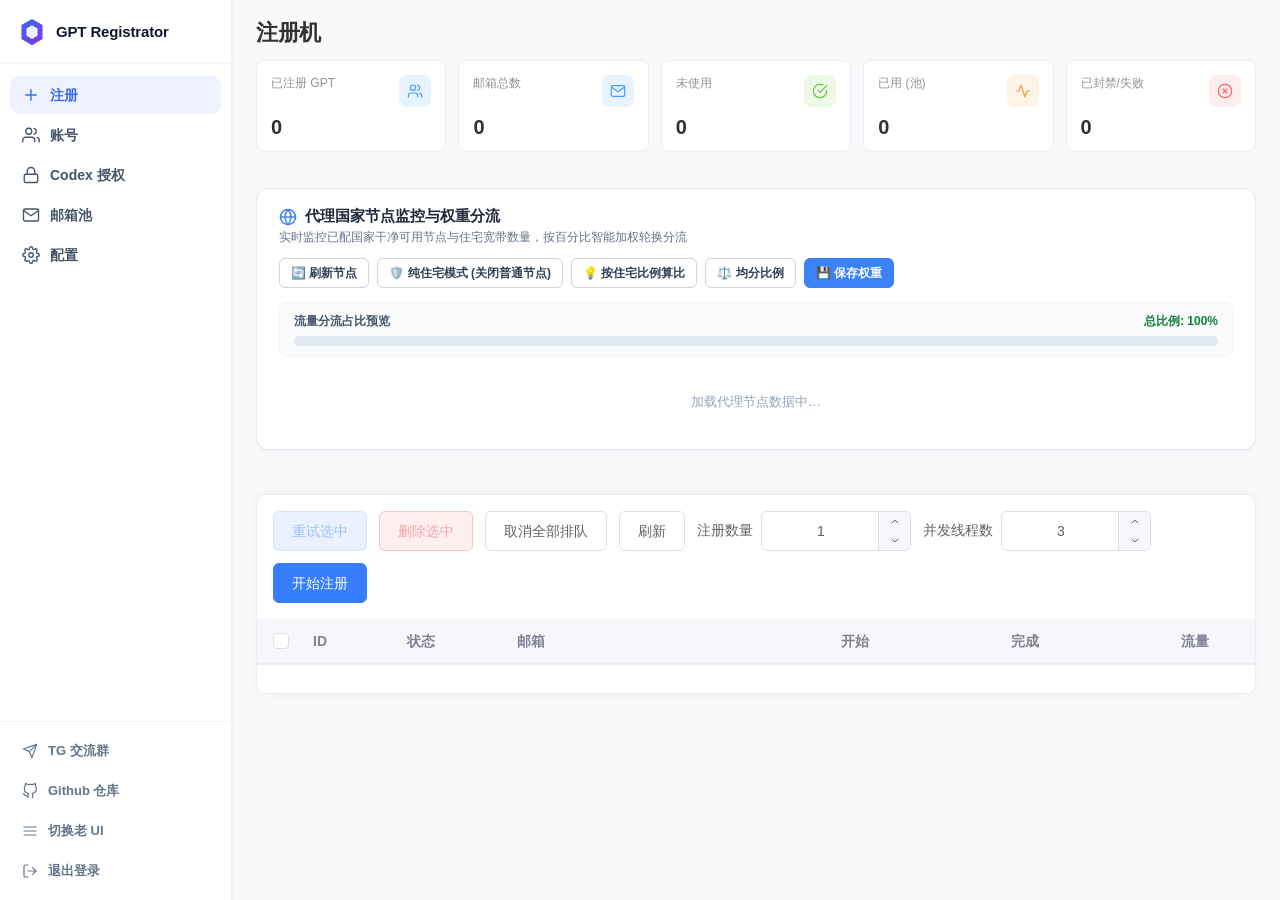
==== webui/templates/index.html @ 922d458e "feat: 集成拟人养号、IP配额轮换、Turnstile穿透接管、GptGrok2api同步与MailNest支持" ====
<!DOCTYPE html>
<html lang="zh-CN">
<head>
  <meta charset="UTF-8">
  <meta name="viewport" content="width=device-width, initial-scale=1.0">
  <title>GPT 注册控制台</title>
  <style>
    * { box-sizing: border-box; }
    html { max-width: 100%; overflow-x: clip; }
    :root {
      --bg: #f8f9fa; --surface: #ffffff; --soft: #f7f9fc; --text: #172033;
      --muted: #667085; --line: #d9e2ec; --blue: #2563eb; --green: #16803c;
      --red: #c2413a; --amber: #b7791f;
      --page-max-width: none;
      --page-gutter: 24px;
      --sidebar-width: 232px;
      --sidebar-accent: #3b66f5;
      --sidebar-accent-soft: #eef2ff;
    }
    body {
      margin: 0; max-width: 100%; overflow-x: clip;
      padding-left: var(--sidebar-width);
      font-family: -apple-system, BlinkMacSystemFont, "Segoe UI", "PingFang SC", "Microsoft YaHei", sans-serif;
      background: var(--bg); color: var(--text);
    }
    body.modal-open { overflow: hidden; position: fixed; left: 0; right: 0; width: 100%; }
    h1, h2, h3, p { margin: 0; }
    .stats {
      display: grid; grid-template-columns: repeat(5, minmax(0, 1fr));
      gap: 12px;
    }
    .register-title {
      margin: 0 0 12px; font-size: 22px; font-weight: 600;
      letter-spacing: -0.02em; color: #303133;
    }
    .stat {
      min-width: 0; padding: 14px;
      border: 1px solid #ebeef5; border-radius: 8px;
      background: #fff;
    }
    .stat-top {
      display: flex; align-items: flex-start; justify-content: space-between; gap: 8px;
    }
    .stat-top span {
      min-width: 0; color: #909399; font-size: 12px; font-weight: 400; line-height: 1.4;
    }
    .stat-icon {
      width: 32px; height: 32px; border-radius: 8px; flex-shrink: 0;
      display: inline-flex; align-items: center; justify-content: center;
    }
    .stat-icon svg {
      width: 16px; height: 16px; stroke: currentColor; fill: none;
      stroke-width: 1.8; stroke-linecap: round; stroke-linejoin: round;
    }
    .stat-icon--accounts { color: #409eff; background: color-mix(in srgb, #409eff 12%, transparent); }
    .stat-icon--total { color: #409eff; background: color-mix(in srgb, #409eff 12%, transparent); }
    .stat-icon--available { color: #67c23a; background: color-mix(in srgb, #67c23a 12%, transparent); }
    .stat-icon--used { color: #e6a23c; background: color-mix(in srgb, #e6a23c 12%, transparent); }
    .stat-icon--failed { color: #f56c6c; background: color-mix(in srgb, #f56c6c 12%, transparent); }
    .stat strong {
      display: block; margin-top: 10px; color: #303133; font-size: 20px;
      font-weight: 600; line-height: 1; overflow: hidden; text-overflow: ellipsis; white-space: nowrap;
    }
    @media (max-width: 1100px) {
      .stats { grid-template-columns: repeat(3, minmax(0, 1fr)); }
    }
    @media (max-width: 700px) {
      .stats { grid-template-columns: repeat(2, minmax(0, 1fr)); }
      .stat strong { font-size: 18px; }
    }
    main { width: calc(100% - var(--page-gutter) * 2); max-width: var(--page-max-width); min-width: 0; margin: 18px var(--page-gutter) 44px; display: grid; gap: 12px; }
    main > div:not(.hidden) { display: grid; gap: 18px; }
    section.card {
      min-width: 0; max-width: 100%; overflow: hidden;
      border: 1px solid var(--line); border-radius: 8px; background: var(--surface);
      box-shadow: 0 8px 22px rgba(15,23,42,.06);
    }
    .head { padding: 14px 16px; border-bottom: 1px solid var(--line); background: var(--soft); }
    .head p { margin-top: 4px; color: var(--muted); font-size: 12px; }
    .body { padding: 16px; }
    label.fld { display: block; margin-bottom: 14px; font-size: 13px; font-weight: 700; }
    label.fld .hint { display: block; margin-top: 3px; color: var(--muted); font-weight: 400; font-size: 12px; }
    input, textarea, select {
      width: 100%; min-height: 38px; border: 1px solid var(--line); border-radius: 6px;
      padding: 8px 12px; font: inherit; margin-top: 6px;
    }
    textarea { min-height: 120px; font-family: ui-monospace, Consolas, monospace; font-size: 12px; resize: vertical; }
    .row { display: flex; gap: 14px; flex-wrap: wrap; align-items: flex-end; }
    .row > * { flex: 1; min-width: 160px; }
    .row label.fld { margin-bottom: 0; }
    .row .action-cell {
      flex: 0 0 auto; min-width: auto; align-self: flex-end;
      display: inline-flex; gap: 8px; align-items: center;
    }
    .row .action-cell .btn { min-height: 38px; }
    button.btn {
      min-height: 38px; border: 1px solid var(--line); border-radius: 7px; background: #fff;
      padding: 0 14px; font-weight: 800; cursor: pointer; font-size: 13px;
      display: inline-flex; align-items: center; justify-content: center; gap: 6px; white-space: nowrap;
    }
    button.btn:hover { background: var(--soft); }
    button.btn.primary { border-color: var(--blue); background: var(--blue); color: #fff; }
    button.btn.good { border-color: #2f855a; background: #edf8f1; color: #166534; }
    button.btn.danger { border-color: #e7a3a0; color: #b3261e; background: #fff; }
    button.btn:disabled { color: #98a2b3; cursor: not-allowed; background: #f2f4f7; border-color: var(--line); }
    .toolbar { padding: 14px 16px; display: flex; justify-content: space-between; gap: 12px; flex-wrap: wrap; align-items: center; }
    .search { flex: 1; min-width: min(420px, 100%); }
    .search input { margin-top: 0; }
    .buttons { display: flex; gap: 8px; flex-wrap: wrap; align-items: center; }
    .inline-num { display:inline-flex; align-items:center; gap:6px; color:var(--muted); font-size:12px; font-weight:700; white-space:nowrap; }
    .inline-num input { width:70px; min-height:38px; margin-top:0; padding:4px 8px; }
    .table-wrap { overflow: auto; border-top: 1px solid #edf1f5; }
    table { width: 100%; border-collapse: collapse; table-layout: fixed; font-size: 13px; }
    th, td { padding: 10px 12px; border-bottom: 1px solid #edf1f5; text-align: left; white-space: nowrap; vertical-align: middle; overflow: hidden; text-overflow: ellipsis; }
    th { user-select: none; }
    td.wrap, th.wrap { white-space: normal; word-break: break-word; }
    td.center, th.center { text-align: center; }
    .col-check { width: 42px; }
    .col-id { width: 72px; }
    .col-status { width: 96px; }
    .col-email { width: 260px; }
    .col-source { width: 96px; }
    .col-token { width: 220px; }
    .col-note { width: 180px; }
    .col-small { width: 78px; }
    .col-plan { width: 82px; }
    .col-account { width: 180px; }
    .col-time { width: 168px; }
    .col-error { width: 320px; }
    .col-actions { width: 220px; }
    .jobs-table .col-actions { width: 330px; }
    .accounts-table .col-token { width: 92px; }
    .accounts-table .col-plan { width: 340px; }
    .accounts-table .col-note { width: 180px; }
    .accounts-table .col-agent { width: 220px; }
    .accounts-table .col-actions { width: 360px; }
    .accounts-table td:nth-child(6), .accounts-table th:nth-child(6) { overflow: visible; text-overflow: clip; }
    .accounts-table td:nth-child(10), .accounts-table th:nth-child(10) { overflow: visible; text-overflow: clip; }

    .accounts-table td:nth-child(8), .accounts-table th:nth-child(8) { overflow: visible; text-overflow: clip; }
    .accounts-table td:nth-child(11), .accounts-table th:nth-child(11) { overflow: visible; text-overflow: clip; }
    th { position: sticky; top: 0; background: #fbfcfe; color: #475467; z-index: 1; font-size: 12px; }
    tr:hover td { background: #fbfdff; }
    .main-cell { font-weight: 700; }
    .sub-cell { margin-top: 3px; color: var(--muted); font-size: 12px; }
    .mono { font-family: ui-monospace, "JetBrains Mono", Consolas, monospace; font-size: 12px; }
    .muted { color: var(--muted); }
    .pill { display: inline-flex; min-width: 48px; justify-content: center; padding: 3px 8px; border-radius: 999px; font-size: 12px; font-weight: 700; }
    .status-available { color: #166534; background: #edf8f1; }
    .status-pending { color: var(--blue); background: #eef4ff; }
    .status-used { color: var(--blue); background: #eef4ff; }
    .status-banned { color: #b91c1c; background: #fee2e2; font-weight: 600; }
    .status-cancelled, .status-stopped, .status-disabled { color: #475467; background: #f2f4f7; }
    .status-stopping { color: var(--amber); background: #fff7e6; }
    .status-failed { color: var(--red); background: #fff0ef; }
    .status-partial_success { color: #9a6700; background: #fff7d6; }
    .status-running { color: var(--amber); background: #fff7e6; }
    .status-success { color: var(--green); background: #e9f7ef; }
    .extract-link-cell {
      display: flex; align-items: center; gap: 6px; flex-wrap: wrap;
      margin-top: 4px; max-width: 100%;
    }
    .extract-link-cell .pill { min-width: auto; padding: 4px 10px; }
    .extract-link-btn {
      min-height: 26px; border: 1px solid #cfe7dc; border-radius: 999px;
      padding: 0 10px; font-size: 12px; font-weight: 800; line-height: 1;
      display: inline-flex; align-items: center; justify-content: center; gap: 4px;
      cursor: pointer; white-space: nowrap; transition: transform .12s ease, box-shadow .12s ease, background .12s ease;
    }
    .extract-link-btn:hover { transform: translateY(-1px); box-shadow: 0 4px 10px rgba(22,128,60,.10); }
    .extract-copy { color: #166534; background: linear-gradient(180deg, #f0fbf5, #e3f5ea); border-color: #b9dfc9; }
    .extract-qr { color: #1d4ed8; background: linear-gradient(180deg, #f3f7ff, #e8f0ff); border-color: #bdd0ff; }
    .extract-link-expire {
      flex-basis: 100%; margin-top: 1px; color: #667085; font-size: 12px;
      display: inline-flex; align-items: center; gap: 4px;
    }
    .extract-link-error {
      flex-basis: 100%; color: var(--red); font-size: 12px; line-height: 1.35;
      max-width: 260px; white-space: normal; overflow-wrap: anywhere;
    }
    .agent-token-cell { margin-top: 4px; display:flex; align-items:center; gap:6px; flex-wrap:wrap; }
    .agent-token-cell button { min-height:24px; border:1px solid #b9dfc9; border-radius:999px; background:#f0fbf5; color:#166534; padding:0 9px; font-size:12px; font-weight:800; cursor:pointer; }
    .agent-token-cell .agent-download { border-color:#bdd0ff; background:#f3f7ff; color:#1d4ed8; }
    .actions { display: flex; gap: 6px; flex-wrap: wrap; align-items: center; }
    .jobs-table td.actions-cell { text-align: center; vertical-align: middle; overflow: visible; }
    .job-actions { justify-content: center; flex-wrap: nowrap; width: 100%; }
    .job-actions button { flex: 0 0 auto; }
    .actions button { min-height: 30px; border: 1px solid var(--line); border-radius: 6px; background: #fff; padding: 0 10px; font-weight: 800; cursor: pointer; font-size: 12px; line-height: 1; display:inline-flex; align-items:center; justify-content:center; white-space:nowrap; }
    .actions button.primary { border-color: var(--blue); background: var(--blue); color: #fff; }
    .actions button.good { border-color: #2f855a; background: #edf8f1; color: #166534; }
    .actions button.danger { border-color: #e7a3a0; color: #b3261e; background: #fff; }

    .toolbar-sep { display: none; }
    .banner { padding: 10px 14px; border-radius: 6px; font-size: 13px; margin-bottom: 12px; }
    .banner.warn { background: #fff7e6; color: #92600a; border: 1px solid #f3d99b; }
    .banner.info { background: #eef4ff; color: #1d4ed8; border: 1px solid #c3d4fb; }
    .log {
      margin-top: 8px; background: #0c1322; color: #cbd5e1; border-radius: 6px; padding: 12px;
      font-family: ui-monospace, Consolas, monospace; font-size: 12px;
      white-space: pre-wrap; overflow-wrap: anywhere; word-break: break-word;
      width: 100%; max-width: 100%; min-width: 0;
      max-height: 320px; overflow: auto; line-height: 1.5;
    }
    #logPanel, #retryLogPanel, #liveLogPanel, #totpLogPanel, #emailChangeLogPanel, #qrPanel { min-width: 0; max-width: 100%; overflow-x: hidden; }
    #logPanel:not(.hidden), #retryLogPanel:not(.hidden), #liveLogPanel:not(.hidden), #totpLogPanel:not(.hidden), #emailChangeLogPanel:not(.hidden), #qrPanel:not(.hidden) {
      position: fixed; left: 50%; top: 50%; transform: translate(-50%, -50%);
      z-index: 1000; display: block; width: min(1100px, calc(100vw - 48px));
      max-height: min(760px, calc(100vh - 48px)); overflow: hidden;
      padding: 16px; border: 1px solid var(--line); border-radius: 12px;
      background: var(--surface); box-shadow: 0 0 0 9999px rgba(15,23,42,.45), 0 24px 70px rgba(15,23,42,.34);
    }
    #qrPanel:not(.hidden) { width: min(520px, calc(100vw - 48px)); text-align: center; }
    #logPanel h3, #retryLogPanel h3, #liveLogPanel h3, #totpLogPanel h3, #emailChangeLogPanel h3, #qrPanel h3 { display:flex; align-items:center; gap:10px; margin-bottom:10px; }
    #logPanel h3 .btn, #retryLogPanel h3 .btn, #liveLogPanel h3 .btn, #totpLogPanel h3 .btn, #emailChangeLogPanel h3 .btn, #qrPanel h3 .btn { margin-left:auto; float:none !important; }
    #logPanel .log, #retryLogPanel .log, #liveLogPanel .log, #totpLogPanel .log, #emailChangeLogPanel .log { max-height: calc(min(760px, calc(100vh - 48px)) - 74px); margin-top:0; }
    #qrPanel img { display:block; max-width:min(360px, calc(100vw - 96px)); max-height:420px; margin:12px auto; border:1px solid var(--line); border-radius:10px; background:#fff; }
    #qrPanel .qr-link { display:block; word-break:break-all; white-space:normal; font-size:12px; color:var(--muted); margin-top:8px; }
    .hidden { display: none !important; }
    #toast {
      position: fixed; right: 18px; bottom: 18px; padding: 10px 14px; border-radius: 8px;
      background: #101827; color: #fff; box-shadow: 0 14px 30px rgba(15,23,42,.24);
      opacity: 0; transform: translateY(8px); pointer-events: none; transition: opacity .18s ease, transform .18s ease;
    }
    #toast.show { opacity: 1; transform: translateY(0); }
    /* 分页条 */
    .pager-bar {
      display: flex; align-items: center; gap: 8px; padding: 10px 16px;
      border-top: 1px solid var(--line); font-size: 13px; flex-wrap: wrap;
    }
    .pager-bar button {
      min-height: 30px; border: 1px solid var(--line); border-radius: 6px;
      background: #fff; padding: 0 12px; cursor: pointer; font-size: 12px; font-weight: 700;
    }
    .pager-bar button:disabled { color: #98a2b3; cursor: not-allowed; background: #f2f4f7; }
    .pager-bar button:not(:disabled):hover { background: var(--soft); }
    .pager-bar .pager-info { color: var(--muted); font-size: 12px; flex: 1; text-align: center; }
    .pager-bar select {
      min-height: 30px; width: auto; border: 1px solid var(--line); border-radius: 6px;
      padding: 4px 8px; font: inherit; font-size: 12px; margin-top: 0;
    }
    .roxy-workspace-box {
      grid-column: 1 / -1; border: 1px solid #c3d4fb; background: #eef4ff;
      border-radius: 8px; padding: 12px; display: grid; gap: 10px;
    }
    .roxy-workspace-box .row { align-items: flex-end; }
    .roxy-invite-link {
      display: inline-flex; align-items: center; justify-content: center; width: fit-content;
      min-height: 30px; padding: 0 10px; border-radius: 999px; border: 1px solid #9bbcff;
      background: #fff; color: var(--blue); text-decoration: none; font-size: 12px; font-weight: 800;
    }
    .roxy-invite-link:hover { background: #e0ebff; }

    /* ---- 左侧边栏（新增，暂不替换顶栏导航） ---- */
    .app-sidebar {
      position: fixed; left: 0; top: 0; bottom: 0; z-index: 200;
      width: var(--sidebar-width); display: flex; flex-direction: column;
      background: #fff; border-right: 1px solid #eef0f4;
      box-shadow: 1px 0 0 rgba(15, 23, 42, 0.02);
    }
    .sidebar-brand {
      display: flex; align-items: center; gap: 10px;
      height: 64px; padding: 0 18px; flex-shrink: 0;
      border-bottom: 1px solid #f1f5f9;
    }
    .sidebar-brand-icon {
      width: 28px; height: 30px; flex-shrink: 0;
    }
    .sidebar-brand-title {
      font-size: 15px; font-weight: 800; color: #0f172a;
      letter-spacing: -0.01em; white-space: nowrap; overflow: hidden; text-overflow: ellipsis;
    }
    .sidebar-nav {
      flex: 1; overflow-y: auto; overflow-x: hidden;
      padding: 12px 10px 20px; display: flex; flex-direction: column; gap: 2px;
      background: transparent; border: none; width: auto; max-width: none;
    }
    .app-sidebar .sidebar-nav button,
    .app-sidebar .sidebar-nav button.sidebar-item {
      width: 100%; display: flex; align-items: center; gap: 10px;
      border: none; border-bottom: none; border-radius: 10px;
      background: transparent; color: #475569;
      font: inherit; font-size: 14px; font-weight: 600;
      padding: 10px 12px; cursor: pointer; text-align: left;
      transition: background .15s ease, color .15s ease;
    }
    .app-sidebar .sidebar-nav button:hover {
      color: #0f172a; background: #f8fafc;
    }
    .app-sidebar .sidebar-nav button.active {
      color: var(--sidebar-accent); background: var(--sidebar-accent-soft);
      border-bottom: none;
    }
    .sidebar-item-icon {
      width: 18px; height: 18px; flex-shrink: 0;
      stroke: currentColor; fill: none;
    }
    .sidebar-item-label { flex: 1; min-width: 0; line-height: 1.2; }
    .sidebar-footer {
      flex-shrink: 0; padding: 10px; border-top: 1px solid #f1f5f9;
      display: flex; flex-direction: column; gap: 2px;
    }
    .sidebar-footer a {
      display: flex; align-items: center; gap: 10px;
      border-radius: 10px; padding: 10px 12px;
      color: #64748b; text-decoration: none;
      font-size: 13px; font-weight: 600;
      transition: background .15s ease, color .15s ease;
    }
    .sidebar-footer a:hover { color: var(--sidebar-accent); background: var(--sidebar-accent-soft); }
    .sidebar-footer-icon {
      width: 16px; height: 16px; flex-shrink: 0;
      stroke: currentColor; fill: none;
    }
    .sidebar-logout { margin: 0; }
    .sidebar-logout button {
      width: 100%; display: flex; align-items: center; gap: 10px;
      border: none; border-radius: 10px; padding: 10px 12px;
      background: transparent; color: #64748b;
      font: inherit; font-size: 13px; font-weight: 600;
      cursor: pointer; text-align: left;
      transition: background .15s ease, color .15s ease;
    }
    .sidebar-logout button:hover { color: #b3261e; background: #fff0ef; }

    /* ---- 新版注册区（工具条 + 表，旧区不改） ---- */
    .jobs-panel-v2 {
      margin-top: 4px;
      border: 1px solid #ebeef5; border-radius: 10px; background: #fff;
      box-shadow: 0 0 12px rgba(0,0,0,.04); overflow: hidden;
    }
    #regWarnV2:empty { display: none; }
    #regWarnV2 { margin: 0 16px 8px; }
    .jobs-toolbar-v2 {
      display: flex; align-items: center; gap: 12px; flex-wrap: wrap;
      padding: 16px;
    }
    .jobs-toolbar-v2 .jobs-tb-btn {
      min-height: 40px; border: 1px solid #dcdfe6; border-radius: 6px;
      background: #fff; color: #606266; padding: 8px 18px;
      font: inherit; font-size: 14px; font-weight: 400; cursor: pointer;
      display: inline-flex; align-items: center; white-space: nowrap;
      transition: .1s; line-height: 1; box-sizing: border-box;
    }
    .jobs-toolbar-v2 .jobs-tb-btn:hover { color: #409eff; border-color: #c6e2ff; background: #ecf5ff; }
    .jobs-toolbar-v2 .jobs-tb-btn:disabled { opacity: 1; cursor: not-allowed; color: #c0c4cc; background: #fff; border-color: #e4e7ed; }
    .jobs-toolbar-v2 .jobs-tb-btn--retry {
      color: #3A7FFF; background: #EBF2FF; border-color: #9BBEFF;
    }
    .jobs-toolbar-v2 .jobs-tb-btn--retry:hover:not(:disabled) { background: #dce8ff; border-color: #3A7FFF; color: #3A7FFF; }
    .jobs-toolbar-v2 .jobs-tb-btn--retry:disabled { color: #9CBFFF; background: #EBF2FF; border-color: #D7E5FF; }
    .jobs-toolbar-v2 .jobs-tb-btn--danger {
      color: #e64545; background: #ffe0e0; border-color: #f89898;
    }
    .jobs-toolbar-v2 .jobs-tb-btn--danger:hover:not(:disabled) { background: #f56c6c; border-color: #f56c6c; color: #fff; }
    .jobs-toolbar-v2 .jobs-tb-btn--danger:disabled { color: #f3a6a6; background: #fff0f0; border-color: #fbc4c4; }
    .jobs-toolbar-v2 .jobs-tb-btn--primary {
      color: #fff; background: #377DFF; border-color: #377DFF;
    }
    .jobs-toolbar-v2 .jobs-tb-btn--primary:hover:not(:disabled) { background: #5a94ff; border-color: #5a94ff; color: #fff; }
    .jobs-toolbar-v2 .jobs-tb-btn--primary:disabled {
      color: #9CBFFF; background: #EBF2FF; border-color: #D7E5FF;
    }
    .jobs-toolbar-v2 .jobs-tb-btn--good {
      color: #166534; background: #edf8f1; border-color: #b9dfc9;
    }
    .jobs-toolbar-v2 .jobs-tb-btn--good:hover:not(:disabled) {
      background: #d8f3e0; border-color: #2f855a; color: #166534;
    }
    .jobs-toolbar-v2 .jobs-tb-btn--good:disabled {
      color: #a3c4ad; background: #f5faf7; border-color: #dce8e0;
    }
    .jobs-toolbar-v2 .jobs-tb-field {
      display: inline-flex; align-items: center; gap: 8px;
      color: #606266; font-size: 14px; white-space: nowrap;
    }
    .accounts-filter-v2 .acc-v2-date {
      height: 40px; padding: 0 8px;
      border: 1px solid #dcdfe6; border-radius: 6px;
      background: #fff; color: #606266; font-size: 14px;
      box-sizing: border-box; vertical-align: middle;
      font-family: inherit;
    }
    .accounts-filter-v2 .acc-v2-date:hover,
    .accounts-filter-v2 .acc-v2-date:focus { border-color: #409eff; outline: none; }
    .accounts-filter-v2 .acc-v2-date-select,
    .codex-filter-v2 .acc-v2-date-select {
      position: relative; display: inline-flex; vertical-align: middle;
    }
    .accounts-filter-v2 .acc-v2-date-select-btn,
    .codex-filter-v2 .acc-v2-date-select-btn {
      min-height: 32px; margin: 0; padding: 0 28px 0 12px;
      border: 1px solid #dcdfe6; border-radius: 6px; background: #fff;
      color: #606266; font: inherit; font-size: 13px; cursor: pointer;
      display: inline-flex; align-items: center; justify-content: flex-start;
      box-sizing: border-box; position: relative; text-align: left;
      white-space: nowrap;
    }
    .accounts-filter-v2 .acc-v2-date-select-btn:hover,
    .accounts-filter-v2 .acc-v2-date-select.open .acc-v2-date-select-btn,
    .codex-filter-v2 .acc-v2-date-select-btn:hover,
    .codex-filter-v2 .acc-v2-date-select.open .acc-v2-date-select-btn {
      border-color: #377DFF;
    }
    .accounts-filter-v2 .acc-v2-date-select-btn::after,
    .codex-filter-v2 .acc-v2-date-select-btn::after {
      content: ""; position: absolute; right: 10px; top: 50%;
      width: 0; height: 0; margin-top: -2px;
      border-left: 5px solid transparent; border-right: 5px solid transparent;
      border-top: 6px solid #909399;
    }
    .accounts-filter-v2 .acc-v2-date-select.open .acc-v2-date-select-btn::after,
    .codex-filter-v2 .acc-v2-date-select.open .acc-v2-date-select-btn::after {
      margin-top: -4px; border-top: none; border-bottom: 6px solid #909399;
    }
    .acc-v2-date-select-menu {
      display: none; position: absolute; left: 0; top: calc(100% + 6px);
      min-width: 300px; padding: 10px; z-index: 300;
      border-radius: 8px; background: #fff;
      box-shadow: 0 8px 24px rgba(15,23,42,.12), 0 0 0 1px rgba(15,23,42,.04);
      box-sizing: border-box; font-size: 13px; color: #606266;
    }
    .acc-v2-date-select.open .acc-v2-date-select-menu { display: block; }
    .acc-v2-date-select-menu-row {
      display: flex; align-items: center; gap: 8px; margin-bottom: 8px;
    }
    .acc-v2-date-select-menu-row:last-of-type { margin-bottom: 0; }
    .acc-v2-date-select-menu-row span { white-space: nowrap; color: #606266; }
    .acc-v2-date-select-menu .acc-v2-date { flex: 1; min-width: 0; height: 32px; }
    .acc-v2-date-select-menu .jobs-tb-btn {
      min-height: 30px; padding: 0 10px; font-size: 13px; line-height: 1;
    }
    .acc-v2-date-select-actions {
      display: flex; justify-content: flex-end; gap: 8px; margin-top: 4px;
    }
    .cal { min-width: 264px; user-select: none; }
    .cal-head { display: flex; align-items: center; justify-content: space-between; margin-bottom: 8px; }
    .cal-nav {
      width: 28px; height: 28px; padding: 0;
      border: 1px solid #dcdfe6; border-radius: 6px; background: #fff;
      color: #606266; font-size: 16px; line-height: 1; cursor: pointer;
    }
    .cal-nav:hover { border-color: #377DFF; color: #377DFF; }
    .cal-title { font-weight: 600; color: #303133; font-size: 14px; }
    .cal-week {
      display: grid; grid-template-columns: repeat(7, 1fr);
      text-align: center; color: #909399; font-size: 12px; margin-bottom: 6px;
    }
    .cal-grid { display: grid; grid-template-columns: repeat(7, 1fr); gap: 2px; }
    .cal-cell {
      height: 32px; padding: 0; border: none; border-radius: 6px;
      background: transparent; color: #606266; font: inherit; font-size: 13px;
      cursor: pointer; display: flex; align-items: center; justify-content: center;
      box-sizing: border-box;
    }
    .cal-cell:hover { background: #f5f7fa; color: #377DFF; }
    .cal-cell.other { color: #c0c4cc; }
    .cal-cell.start, .cal-cell.end { background: #377DFF; color: #fff; font-weight: 600; }
    .cal-cell.start { border-radius: 6px 0 0 6px; }
    .cal-cell.end { border-radius: 0 6px 6px 0; }
    .cal-cell.start.end { border-radius: 6px; }
    .cal-cell.in-range { background: #EBF2FF; color: #377DFF; }
    .cal-foot {
      margin-top: 10px; padding-top: 10px; border-top: 1px solid #ebeef5;
    }
    .cal-foot-btns { display: flex; align-items: center; flex-wrap: wrap; gap: 6px; }
    .cal-foot-btns .jobs-tb-btn { min-height: 26px; padding: 0 8px; font-size: 12px; }
    .cal-foot-tip {
      margin-top: 8px; color: #909399; font-size: 12px;
      line-height: 1.4; user-select: none; text-align: center;
    }
    .jobs-toolbar-v2 .el-input-number,
    .accounts-filter-v2 .el-input-number {
      position: relative; display: inline-flex; width: 150px; height: 40px;
      border: 1px solid #dcdfe6; border-radius: 6px; background: #fff;
      box-sizing: border-box; overflow: hidden; vertical-align: middle;
    }
    .jobs-toolbar-v2 .el-input-number:hover,
    .jobs-toolbar-v2 .el-input-number:focus-within,
    .accounts-filter-v2 .el-input-number:hover,
    .accounts-filter-v2 .el-input-number:focus-within { border-color: #409eff; }
    .jobs-toolbar-v2 .el-input-number input,
    .accounts-filter-v2 .el-input-number input {
      flex: 1; width: 100%; min-width: 0; height: 100%; margin: 0;
      border: none; outline: none; background: transparent;
      padding: 0 42px 0 12px; text-align: center;
      color: #606266; font-size: 14px; box-sizing: border-box;
      -moz-appearance: textfield; appearance: textfield;
    }
    .jobs-toolbar-v2 .el-input-number input::-webkit-outer-spin-button,
    .jobs-toolbar-v2 .el-input-number input::-webkit-inner-spin-button,
    .accounts-filter-v2 .el-input-number input::-webkit-outer-spin-button,
    .accounts-filter-v2 .el-input-number input::-webkit-inner-spin-button {
      -webkit-appearance: none; margin: 0;
    }
    .jobs-toolbar-v2 .el-input-number__increase,
    .jobs-toolbar-v2 .el-input-number__decrease,
    .accounts-filter-v2 .el-input-number__increase,
    .accounts-filter-v2 .el-input-number__decrease {
      position: absolute; right: 0; width: 32px; height: 20px; padding: 0;
      border: none; border-left: 1px solid #dcdfe6; background: #f5f7fa;
      color: #606266; cursor: pointer; display: inline-flex;
      align-items: center; justify-content: center; box-sizing: border-box;
      line-height: 1;
    }
    .jobs-toolbar-v2 .el-input-number__increase,
    .accounts-filter-v2 .el-input-number__increase {
      top: 0; border-bottom: 1px solid #dcdfe6; border-radius: 0 5px 0 0;
    }
    .jobs-toolbar-v2 .el-input-number__decrease,
    .accounts-filter-v2 .el-input-number__decrease {
      bottom: 0; border-radius: 0 0 5px 0;
    }
    .jobs-toolbar-v2 .el-input-number__increase:hover,
    .jobs-toolbar-v2 .el-input-number__decrease:hover,
    .accounts-filter-v2 .el-input-number__increase:hover,
    .accounts-filter-v2 .el-input-number__decrease:hover {
      color: #409eff; background: #f0f7ff;
    }
    .jobs-toolbar-v2 .el-input-number__increase:disabled,
    .jobs-toolbar-v2 .el-input-number__decrease:disabled,
    .accounts-filter-v2 .el-input-number__increase:disabled,
    .accounts-filter-v2 .el-input-number__decrease:disabled {
      color: #c0c4cc; cursor: not-allowed; background: #f5f7fa;
    }
    .jobs-toolbar-v2 .el-input-number__increase svg,
    .jobs-toolbar-v2 .el-input-number__decrease svg,
    .accounts-filter-v2 .el-input-number__increase svg,
    .accounts-filter-v2 .el-input-number__decrease svg {
      width: 12px; height: 12px; stroke: currentColor; fill: none;
      stroke-width: 2; stroke-linecap: round; stroke-linejoin: round;
    }
    .jobs-table-v2-wrap { overflow: auto; padding: 0; }
    .jobs-table-v2 {
      width: 100%; border-collapse: collapse; table-layout: fixed; font-size: 14px;
    }
    .jobs-table-v2 th, .jobs-table-v2 td {
      padding: 12px 12px; border-bottom: 1px solid #ebeef5;
      text-align: left; vertical-align: middle;
      overflow: hidden; text-overflow: ellipsis; white-space: nowrap;
      color: #606266; box-sizing: border-box;
    }
    .jobs-table-v2 thead th {
      background: #f5f7fa; color: #808093; font-size: 14px; font-weight: 600;
      height: 44px; border-bottom: 1px solid #ebeef5;
      line-height: 1;
    }
    .jobs-table-v2 thead th:first-child { padding-left: 16px; }
    .jobs-table-v2 thead th:last-child { padding-right: 16px; }
    .jobs-table-v2 tbody td { height: 50px; background: #fff; }
    .jobs-table-v2 tbody tr:hover td { background: #f5f7fa; }
    .jobs-table-v2 tbody td:first-child { padding-left: 16px; }
    .jobs-table-v2 tbody td:last-child { padding-right: 16px; }
    .jobs-table-v2 .col-check {
      width: 48px; padding-left: 16px; padding-right: 8px;
      text-align: left; vertical-align: middle;
    }
    .jobs-table-v2 .col-id { width: 90px; padding-left: 8px; vertical-align: middle; }
    .jobs-table-v2 input[type="checkbox"] {
      width: 16px !important; height: 16px !important;
      min-width: 16px !important; min-height: 16px !important;
      max-width: 16px !important; max-height: 16px !important;
      margin: 0 !important; padding: 0 !important;
      appearance: none; -webkit-appearance: none;
      border: 1px solid #dcdfe6; border-radius: 4px;
      background: #fff; cursor: pointer;
      box-sizing: border-box; position: relative; display: block;
      flex-shrink: 0;
    }
    .jobs-table-v2 input[type="checkbox"]:hover:not(:disabled) { border-color: #377DFF; }
    .jobs-table-v2 input[type="checkbox"]:checked {
      background: #377DFF; border-color: #377DFF;
    }
    .jobs-table-v2 input[type="checkbox"]:checked::after {
      content: ""; position: absolute; left: 4px; top: 1px;
      width: 4px; height: 8px;
      border: solid #fff; border-width: 0 1.5px 1.5px 0;
      transform: rotate(45deg);
    }
    .jobs-table-v2 input[type="checkbox"]:disabled {
      background: #fff; border-color: #dcdfe6; cursor: not-allowed; opacity: 1;
    }
    .jobs-table-v2 .col-status { width: 110px; }
    .jobs-table-v2 .col-email { min-width: 200px; width: 24%; }
    .jobs-table-v2 .col-time { width: 170px; }
    .jobs-table-v2 .col-traffic { width: 120px; white-space: nowrap; }
    .jobs-table-v2 .col-error { width: auto; min-width: 160px; }
    .jobs-table-v2 .col-actions {
      width: 168px; overflow: visible; text-overflow: clip; white-space: nowrap;
    }
    .jobs-table-v2 td.col-error {
      white-space: nowrap; overflow: hidden; text-overflow: ellipsis;
    }
    .jobs-table-v2 .jobs-v2-pill {
      display: inline-flex; align-items: center; justify-content: center;
      height: 26px; padding: 0 10px; border-radius: 4px;
      border: 1px solid transparent; box-sizing: border-box;
      font-size: 13px; font-weight: 500; line-height: 1;
      white-space: nowrap; vertical-align: middle;
    }
    .jobs-table-v2 .jobs-v2-pill--success {
      color: #2bb8a6; background: #E7FCF8; border-color: #9ee0d6;
    }
    .jobs-table-v2 .jobs-v2-pill--failed {
      color: #f56c6c; background: #fef0f0; border-color: #fbc4c4;
    }
    .jobs-table-v2 .jobs-v2-pill--running {
      color: #fa8c16; background: #fff7e6; border-color: #ffd591;
    }
    .jobs-table-v2 .jobs-v2-pill--pending,
    .jobs-table-v2 .jobs-v2-pill--muted {
      color: #9e9ea8; background: #fafafa; border-color: #ebebef;
    }
    .jobs-table-v2 .jobs-v2-ops {
      display: inline-flex; align-items: center;
    }
    .jobs-table-v2 .jobs-v2-op {
      min-width: 32px; width: 32px; height: 32px; margin-right: 8px; border: none; border-radius: 6px;
      cursor: pointer; display: inline-flex; align-items: center; justify-content: center;
      padding: 0; transition: all .2s; user-select: none; box-sizing: border-box;
      flex-shrink: 0;
    }
    .jobs-table-v2 .jobs-v2-op:last-child { margin-right: 0; }
    .jobs-table-v2 .jobs-v2-op svg {
      width: 16px; height: 16px; stroke: currentColor; fill: none;
      stroke-width: 1.8; stroke-linecap: round; stroke-linejoin: round;
    }
    .jobs-table-v2 .jobs-v2-op--view { background: rgba(144,147,153,.12); color: #909399; }
    .jobs-table-v2 .jobs-v2-op--view:hover { background: #909399; color: #fff; }
    .jobs-table-v2 .jobs-v2-op--retry { background: #E7FCF8; color: #2bb8a6; }
    .jobs-table-v2 .jobs-v2-op--retry:hover { background: #2bb8a6; color: #fff; }
    .jobs-table-v2 .jobs-v2-op--stop { background: #fff7e6; color: #fa8c16; }
    .jobs-table-v2 .jobs-v2-op--stop:hover { background: #fa8c16; color: #fff; }
    .jobs-table-v2 .jobs-v2-op--otp { background: #ecf5ff; color: #409eff; }
    .jobs-table-v2 .jobs-v2-op--otp:hover { background: #409eff; color: #fff; }
    .jobs-table-v2 .manual-otp-input--v2 {
      width: 86px; height: 32px; margin-right: 8px; padding: 0 8px;
      border: 1px solid #dcdfe6; border-radius: 6px; font: inherit; font-size: 12px;
    }
    .jobs-table-v2 .col-actions { width: 280px; }
    .jobs-table-v2 .jobs-v2-op--del { background: #ffe0e0; color: #e64545; }
    .jobs-table-v2 .jobs-v2-op--del:hover { background: #e64545; color: #fff; }
    .jobs-table-v2 .jobs-v2-op:disabled { opacity: .5; cursor: not-allowed; }
    .jobs-v2-pager {
      display: flex; align-items: center; justify-content: center; flex-wrap: wrap;
      gap: 8px; padding: 12px 16px 16px; color: #606266; font-size: 14px;
      border-top: 1px solid #ebeef5; background: #fff;
    }
    .jobs-v2-pager .pager-total { color: #606266; margin-right: 4px; white-space: nowrap; }
    .jobs-v2-pager .pager-goto { display: inline-flex; align-items: center; gap: 6px; white-space: nowrap; color: #606266; }
    .jobs-v2-pager .pager-goto input {
      width: 48px; height: 32px; margin: 0; padding: 0 4px; text-align: center;
      border: 1px solid #dcdfe6; border-radius: 4px; background: #fff;
      color: #606266; font: inherit; font-size: 14px; box-sizing: border-box;
      min-height: 32px !important; min-width: 0 !important; max-width: 48px;
    }
    .jobs-v2-pager .pager-goto input:focus { outline: none; border-color: #377DFF; }
    .jobs-v2-pager button {
      min-height: 32px; height: 32px; border: 1px solid #dcdfe6; border-radius: 4px;
      background: #fff; color: #606266; font: inherit; font-size: 14px;
      padding: 0 8px; cursor: pointer; box-sizing: border-box;
      min-width: 32px; display: inline-flex; align-items: center; justify-content: center;
    }
    .jobs-v2-pager button:hover:not(:disabled) { color: #377DFF; border-color: #c6e2ff; }
    .jobs-v2-pager button:disabled { color: #c0c4cc; cursor: not-allowed; background: #fff; }
    .jobs-v2-pager .pager-page {
      min-width: 32px; height: 32px; border-radius: 4px; border: none;
      background: #377DFF; color: #fff; display: inline-flex;
      align-items: center; justify-content: center; font-weight: 500;
      box-sizing: border-box; cursor: default;
    }
    .jobs-v2-pager .pager-size {
      position: relative; display: inline-flex; vertical-align: middle;
    }
    .jobs-v2-pager .pager-size-btn {
      width: 110px; min-width: 110px; height: 32px; margin: 0; padding: 0 28px 0 12px;
      border: 1px solid #dcdfe6; border-radius: 4px; background: #fff;
      color: #606266; font: inherit; font-size: 14px; cursor: pointer;
      display: inline-flex; align-items: center; justify-content: flex-start;
      box-sizing: border-box; position: relative; text-align: left;
    }
    .jobs-v2-pager .pager-size-btn:hover,
    .jobs-v2-pager .pager-size-btn:focus,
    .jobs-v2-pager .pager-size-btn:active,
    .jobs-v2-pager .pager-size.open .pager-size-btn {
      color: #606266 !important; border-color: #dcdfe6 !important; background: #fff !important;
    }
    .jobs-v2-pager .pager-size-btn::after {
      content: ""; position: absolute; right: 10px; top: 50%;
      width: 0; height: 0; margin-top: -2px;
      border-left: 4px solid transparent; border-right: 4px solid transparent;
      border-top: 5px solid #909399;
    }
    .jobs-v2-pager .pager-size.open .pager-size-btn::after {
      margin-top: -3px; border-top: none; border-bottom: 5px solid #909399;
    }
    .jobs-v2-pager .pager-size-menu {
      display: none; position: absolute; left: 50%; bottom: calc(100% + 8px);
      transform: translateX(-50%); min-width: 128px; padding: 6px;
      border-radius: 8px; background: #fff;
      box-shadow: 0 8px 24px rgba(15,23,42,.12), 0 0 0 1px rgba(15,23,42,.04);
      z-index: 20; box-sizing: border-box;
    }
    .jobs-v2-pager .pager-size.open .pager-size-menu { display: block; }
    .jobs-v2-pager .pager-size-item {
      width: 100%; min-height: 34px; height: auto; margin: 0; padding: 8px 12px;
      border: none; border-radius: 6px; background: transparent;
      color: #606266; font: inherit; font-size: 14px; cursor: pointer;
      display: flex; align-items: center; justify-content: center;
      box-sizing: border-box;
    }
    .jobs-v2-pager .pager-size-item:hover { background: #f5f7fa; color: #377DFF; }
    .jobs-v2-pager .pager-size-item.is-active { background: #f0f2f5; color: #303133; font-weight: 500; }

    /* ---- 新版账号表（追加在下方，旧区不改；样式对齐注册页） ---- */
    .accounts-panel-v2 {
      margin-top: 0;
      border: 1px solid #ebeef5; border-radius: 10px; background: #fff;
      box-shadow: 0 0 12px rgba(0,0,0,.04); overflow: hidden;
    }
    .accounts-table-v2-wrap { overflow: auto; padding: 0; }
    .accounts-table-v2 {
      width: 100%; border-collapse: collapse; table-layout: fixed; font-size: 14px;
      min-width: 1280px;
    }
    .accounts-table-v2 th, .accounts-table-v2 td {
      padding: 12px 12px; border-bottom: 1px solid #ebeef5;
      text-align: left; vertical-align: middle;
      overflow: hidden; text-overflow: ellipsis; white-space: nowrap;
      color: #606266; box-sizing: border-box;
    }
    .accounts-table-v2 thead th {
      background: #f5f7fa; color: #808093; font-size: 14px; font-weight: 600;
      height: 44px; border-bottom: 1px solid #ebeef5; line-height: 1;
    }
    .accounts-table-v2 thead th:first-child { padding-left: 16px; }
    .accounts-table-v2 thead th:last-child { padding-right: 16px; }
    .accounts-table-v2 .col-check {
      width: 48px; padding-left: 16px; padding-right: 8px;
      text-align: left; vertical-align: middle;
    }
    .accounts-table-v2 .col-id { width: 72px; }
    .accounts-table-v2 .col-email { width: 330px; }
    .accounts-table-v2 .col-source { width: 90px; }
    .accounts-table-v2 .col-token { width: 100px; }
    .accounts-table-v2 .col-password { width: 120px; }
    .accounts-table-v2 .col-plan { width: 120px; }
    .accounts-table-v2 .col-note { width: 140px; }
    .accounts-table-v2 .col-small { width: 170px; }
    .accounts-table-v2 .col-status { width: 100px; }
    .accounts-table-v2 .col-agent { width: 140px; }
    .accounts-table-v2 .col-time { width: 170px; }
    .accounts-table-v2 .col-actions { width: 148px; }
    .accounts-table-v2 input[type="checkbox"] {
      width: 16px !important; height: 16px !important;
      min-width: 16px !important; min-height: 16px !important;
      max-width: 16px !important; max-height: 16px !important;
      margin: 0 !important; padding: 0 !important;
      appearance: none; -webkit-appearance: none;
      border: 1px solid #dcdfe6; border-radius: 4px;
      background: #fff; cursor: pointer;
      box-sizing: border-box; position: relative; display: block;
      flex-shrink: 0;
    }
    .accounts-table-v2 input[type="checkbox"]:hover:not(:disabled) { border-color: #377DFF; }
    .accounts-table-v2 input[type="checkbox"]:checked {
      background: #377DFF; border-color: #377DFF;
    }
    .accounts-table-v2 input[type="checkbox"]:checked::after {
      content: ""; position: absolute; left: 4px; top: 1px;
      width: 4px; height: 8px;
      border: solid #fff; border-width: 0 1.5px 1.5px 0;
      transform: rotate(45deg);
    }
    .accounts-table-v2 input[type="checkbox"]:disabled {
      background: #fff; border-color: #dcdfe6; cursor: not-allowed; opacity: 1;
    }
    .accounts-table-v2 tbody td { height: 56px; }
    .accounts-table-v2 tbody td:first-child { padding-left: 16px; }
    .accounts-table-v2 tbody td:last-child { padding-right: 16px; }
    .accounts-table-v2 .col-email,
    .accounts-table-v2 .col-password,
    .accounts-table-v2 .col-plan,
    .accounts-table-v2 .col-note,
    .accounts-table-v2 .col-agent,
    .accounts-table-v2 .col-actions {
      white-space: normal; overflow: visible; text-overflow: clip; vertical-align: middle;
    }
    .accounts-table-v2 .acc-v2-email {
      font-weight: 700; color: #303133; line-height: 1.35;
      overflow: visible; text-overflow: clip; white-space: normal;
      overflow-wrap: anywhere; word-break: break-word;
    }
    .accounts-table-v2 .acc-v2-sub {
      margin-top: 2px; color: #909399; font-size: 12px; line-height: 1.3;
      overflow: hidden; text-overflow: ellipsis; white-space: nowrap;
    }
    .accounts-table-v2 .acc-v2-email-history,
    .accounts-table-v2 .acc-v2-email-user {
      margin-top: 2px; color: #909399; font-size: 12px; line-height: 1.35;
      white-space: normal; overflow: visible; text-overflow: clip;
      overflow-wrap: anywhere; word-break: break-word;
    }
    .accounts-table-v2 .acc-v2-email-user { color: #606266; }
    .accounts-table-v2 .acc-v2-email-status {
      margin-top: 2px; color: #e6a23c; font-size: 12px; line-height: 1.35;
      white-space: normal; overflow-wrap: anywhere;
    }
    .accounts-table-v2 .acc-v2-muted { color: #c0c4cc; }
    .accounts-table-v2 .pill {
      display: inline-flex; align-items: center; justify-content: center;
      height: 26px; padding: 0 10px; border-radius: 4px;
      border: 1px solid transparent; box-sizing: border-box;
      font-size: 13px; font-weight: 500; line-height: 1; white-space: nowrap;
    }
    .accounts-table-v2 .pill.status-used {
      color: #9e9ea8; background: #fafafa; border-color: #ebebef;
    }
    .accounts-table-v2 .pill.status-success {
      color: #2bb8a6; background: #E7FCF8; border-color: #9ee0d6;
    }
    .accounts-table-v2 .pill.status-failed {
      color: #f56c6c; background: #fef0f0; border-color: #fbc4c4;
    }
    .accounts-table-v2 .pill.status-running {
      color: #fa8c16; background: #fff7e6; border-color: #ffd591;
    }
    .accounts-table-v2 .acc-v2-token-copy {
      display: inline-flex; align-items: center; justify-content: center;
      height: 26px; padding: 0 10px; border-radius: 4px;
      border: 1px solid #9ee0d6; box-sizing: border-box;
      font: inherit; font-size: 13px; font-weight: 500; line-height: 1;
      color: #2bb8a6; background: #E7FCF8; cursor: pointer; white-space: nowrap;
    }
    .accounts-table-v2 .acc-v2-token-copy:hover:not(:disabled) {
      background: #2bb8a6; border-color: #2bb8a6; color: #fff;
    }
    .accounts-table-v2 .acc-v2-token-copy:disabled {
      opacity: .55; cursor: not-allowed;
    }
    .accounts-table-v2 .acc-v2-twofa {
      font-size: 13px; font-weight: 500;
    }
    .accounts-table-v2 .acc-v2-twofa-actions {
      display: inline-flex; align-items: center; gap: 4px; flex-wrap: wrap;
    }
    .accounts-table-v2 .acc-v2-twofa-btn {
      min-height: 26px; padding: 0 10px; border-radius: 13px;
      border: 1px solid #b9dfc9; background: #f0fbf5; color: #166534;
      font: inherit; font-size: 12px; font-weight: 800; line-height: 1;
      cursor: pointer; white-space: nowrap;
      display: inline-flex; align-items: center; justify-content: center;
    }
    .accounts-table-v2 .acc-v2-twofa-btn:hover:not(:disabled) {
      background: #2bb8a6; border-color: #2bb8a6; color: #fff;
    }
    .accounts-table-v2 .acc-v2-twofa-btn:disabled {
      opacity: .55; cursor: not-allowed;
    }
    .accounts-table-v2 .acc-v2-twofa-badge {
      display: inline-flex; align-items: center; justify-content: center;
      min-height: 26px; padding: 0 10px; border-radius: 13px;
      border: 1px solid #9ee0d6; background: #E7FCF8; color: #2bb8a6;
      font: inherit; font-size: 12px; font-weight: 800; line-height: 1;
      white-space: nowrap;
    }
    .accounts-table-v2 .acc-v2-twofa-code {
      display: inline-flex; align-items: center; justify-content: center;
      min-height: 26px; padding: 0 10px; border-radius: 13px;
      border: 1px solid #bdd0ff; background: #f3f7ff; color: #1d4ed8;
      font-family: ui-monospace, "JetBrains Mono", Consolas, monospace;
      font-size: 13px; font-weight: 900; line-height: 1; letter-spacing: .08em;
      white-space: nowrap;
    }
    .accounts-table-v2 .acc-v2-codex {
      font-size: 13px; font-weight: 500;
    }
    .accounts-table-v2 .acc-v2-codex.is-ok { color: #377DFF; }
    .accounts-table-v2 .acc-v2-codex.is-skip { color: #79bbff; }
    .accounts-table-v2 .acc-v2-codex.is-fail { color: #f56c6c; }
    .accounts-table-v2 .acc-v2-codex.is-run { color: #e6a23c; }
    .accounts-table-v2 .acc-v2-codex.is-mute { color: #c0c4cc; }
    .accounts-table-v2 .agent-token-cell {
      display: flex; flex-wrap: wrap; align-items: center; gap: 6px;
    }
    .accounts-table-v2 .agent-token-cell button,
    .accounts-table-v2 .extract-link-cell button {
      min-height: 26px; padding: 0 10px; border-radius: 13px;
      border: 1px solid #67c23a; background: #fff; color: #67c23a;
      font: inherit; font-size: 12px; cursor: pointer; line-height: 1;
      white-space: nowrap;
    }
    .accounts-table-v2 .agent-token-cell button:hover:not(:disabled),
    .accounts-table-v2 .extract-link-cell button:hover:not(:disabled) {
      background: #f0f9eb; border-color: #67c23a;
    }
    .accounts-table-v2 .agent-token-cell button:disabled,
    .accounts-table-v2 .extract-link-cell button:disabled {
      opacity: .55; cursor: not-allowed;
    }
    .accounts-table-v2 .acc-v2-actions {
      display: grid; grid-template-columns: 1fr 1fr; gap: 6px; align-items: center;
      width: 100%;
    }
    .accounts-table-v2 .acc-v2-actions > button {
      min-height: 28px; padding: 0 10px; border-radius: 4px;
      border: 1px solid #dcdfe6; background: #fff; color: #606266;
      font: inherit; font-size: 12px; cursor: pointer; line-height: 1;
      white-space: nowrap;
      width: 100%; padding-left: 6px; padding-right: 6px;
    }
    .accounts-table-v2 .acc-v2-actions > button:hover:not(:disabled) {
      color: #377DFF; border-color: #c6e2ff; background: #ecf5ff;
    }
    .accounts-table-v2 .acc-v2-actions > button.primary {
      background: #377DFF; border-color: #377DFF; color: #fff;
    }
    .accounts-table-v2 .acc-v2-actions > button.primary:hover:not(:disabled) {
      background: #5a94ff; border-color: #5a94ff; color: #fff;
    }
    .accounts-table-v2 .acc-v2-actions > button.danger {
      color: #e64545; border-color: #f89898; background: #ffe0e0;
    }
    .accounts-table-v2 .acc-v2-actions > button.danger:hover:not(:disabled) {
      background: #f56c6c; border-color: #f56c6c; color: #fff;
    }
    .accounts-table-v2 .acc-v2-actions > button:disabled {
      opacity: .55; cursor: not-allowed;
    }
    .accounts-table-v2 .acc-v2-more { position: relative; min-width: 0; }
    .accounts-table-v2 .acc-v2-more-btn {
      min-height: 28px; padding: 0 10px; border-radius: 4px;
      border: 1px solid #dcdfe6; background: #fff; color: #606266;
      font: inherit; font-size: 12px; cursor: pointer; line-height: 1;
      white-space: nowrap; display: inline-flex; align-items: center; gap: 4px;
      width: 100%; justify-content: center; box-sizing: border-box;
    }
    .accounts-table-v2 .acc-v2-more-btn:hover,
    .accounts-table-v2 .acc-v2-more.open .acc-v2-more-btn {
      color: #377DFF; border-color: #c6e2ff; background: #ecf5ff;
    }
    .accounts-table-v2 .acc-v2-more-btn::after {
      content: ""; width: 0; height: 0;
      border-left: 4px solid transparent; border-right: 4px solid transparent;
      border-top: 5px solid currentColor; margin-top: 1px;
    }
    .accounts-table-v2 .acc-v2-more-menu {
      display: none; position: fixed; z-index: 4000;
      width: 320px; max-width: calc(100vw - 16px); max-height: calc(100vh - 16px);
      grid-template-columns: repeat(2, minmax(0, 1fr)); gap: 4px;
      padding: 6px; overflow-y: auto; overscroll-behavior: contain;
      background: #fff; border: 1px solid #e4e7ed; border-radius: 6px;
      box-shadow: 0 6px 16px rgba(0,0,0,.12);
    }
    .accounts-table-v2 .acc-v2-more.open .acc-v2-more-menu { display: grid; }
    .accounts-table-v2 .acc-v2-more-menu button {
      display: block; width: 100%; box-sizing: border-box;
      border: none; border-radius: 0; background: transparent;
      color: #606266; font: inherit; font-size: 13px;
      text-align: left; padding: 8px 10px; min-height: 34px; line-height: 1.35;
      cursor: pointer; white-space: normal; overflow-wrap: anywhere;
      border-radius: 4px;
    }
    .accounts-table-v2 .acc-v2-more-menu button:hover:not(:disabled) {
      background: #f5f7fa; color: #377DFF;
    }
    .accounts-table-v2 .acc-v2-more-menu button.danger,
    .accounts-table-v2 .acc-v2-more-menu button.danger:hover:not(:disabled) {
      color: #e64545; background: transparent;
    }
    .accounts-table-v2 .acc-v2-more-menu button.danger:hover:not(:disabled) {
      background: #fef0f0;
    }
    .accounts-table-v2 .acc-v2-more-menu button.good {
      color: #67c23a; background: transparent;
    }
    .accounts-table-v2 .acc-v2-more-menu button.good:hover:not(:disabled) {
      background: #f0f9eb; color: #67c23a;
    }
    .accounts-table-v2 .acc-v2-more-menu button:disabled {
      opacity: .45; cursor: not-allowed;
    }
    @media (max-width: 480px) {
      .accounts-table-v2 .acc-v2-more-menu {
        width: calc(100vw - 16px); grid-template-columns: 1fr;
      }
    }
    .accounts-panel-v2 .jobs-v2-pager {
      border-top: 1px solid #ebeef5;
    }
    #accountsToolbarV2 {
      align-items: stretch; gap: 8px;
    }
    #accountsToolbarV2 .acc-v2-btn-group {
      display: inline-flex; align-items: center; gap: 6px; flex-wrap: wrap;
      padding: 6px 8px; border: 1px solid #ebeef5; border-radius: 8px;
      background: #fafbfc;
    }
    #accountsToolbarV2 .acc-v2-btn-group-title {
      color: #909399; font-size: 12px; font-weight: 600;
      padding: 0 4px; white-space: nowrap;
    }
    #accountsToolbarV2 .jobs-tb-btn {
      min-height: 32px; padding: 0 12px; font-size: 13px;
    }
    .accounts-filter-v2 {
      display: flex; align-items: stretch; gap: 8px; flex-wrap: wrap;
      padding: 16px 16px 0;
    }
    .accounts-filter-v2 .acc-v2-btn-group {
      display: inline-flex; align-items: center; gap: 8px; flex-wrap: wrap;
      padding: 6px 8px; border: 1px solid #ebeef5; border-radius: 8px;
      background: #fafbfc;
    }
    .accounts-filter-v2 .acc-v2-search-wrap {
      flex: 0 1 260px; width: 260px; max-width: 100%; min-width: 200px; padding: 4px 8px;
    }
    .accounts-filter-v2 .acc-v2-search-wrap input {
      width: 100%; min-width: 0; min-height: 32px !important; margin: 0;
      border: none; outline: none; background: transparent;
      padding: 0 6px; font: inherit; font-size: 13px; color: #606266;
      box-sizing: border-box;
    }
    .accounts-filter-v2 .acc-v2-search-wrap input:focus { outline: none; }
    .accounts-filter-v2 .acc-v2-selected {
      color: #909399; font-size: 13px; font-weight: 600; white-space: nowrap; padding: 0 4px;
    }
    .accounts-filter-v2 .acc-v2-inline {
      display: inline-flex; align-items: center; gap: 6px;
      color: #606266; font-size: 13px; white-space: nowrap;
      min-height: 32px; padding: 0 4px;
    }
    .accounts-filter-v2 .acc-v2-toggle {
      min-height: 32px; padding: 0 12px; border-radius: 6px;
      border: 1px solid #dcdfe6; background: #fff; color: #606266;
      font: inherit; font-size: 13px; cursor: pointer; line-height: 1;
      white-space: nowrap; display: inline-flex; align-items: center;
      transition: .1s; box-sizing: border-box;
    }
    .accounts-filter-v2 .acc-v2-toggle:hover {
      color: #377DFF; border-color: #c6e2ff; background: #ecf5ff;
    }
    .accounts-filter-v2 .acc-v2-toggle.is-active {
      color: #377DFF; background: #EBF2FF; border-color: #9BBEFF;
      font-weight: 500;
    }
    .accounts-filter-v2 .acc-v2-toggle.is-active:hover {
      background: #dce8ff; border-color: #3A7FFF; color: #3A7FFF;
    }
    .accounts-filter-v2 .jobs-tb-btn {
      min-height: 32px; border: 1px solid #dcdfe6; border-radius: 6px;
      background: #fff; color: #606266; padding: 0 12px;
      font: inherit; font-size: 13px; font-weight: 400; cursor: pointer;
      display: inline-flex; align-items: center; white-space: nowrap;
      transition: .1s; line-height: 1; box-sizing: border-box;
    }
    .accounts-filter-v2 .jobs-tb-btn:hover:not(:disabled) {
      color: #409eff; border-color: #c6e2ff; background: #ecf5ff;
    }
    .accounts-filter-v2 .jobs-tb-btn:disabled {
      opacity: 1; cursor: not-allowed; color: #c0c4cc; background: #fff; border-color: #e4e7ed;
    }
    .accounts-filter-v2 .el-input-number {
      width: 110px; height: 32px;
    }
    .accounts-filter-v2 .el-input-number input {
      min-height: 0 !important; height: 32px !important; margin: 0 !important;
      padding: 0 26px 0 0 !important; font-size: 13px; line-height: 32px;
      text-align: center; border: none !important;
    }
    .accounts-filter-v2 .el-input-number__increase,
    .accounts-filter-v2 .el-input-number__decrease {
      width: 26px; height: 16px;
    }
    .accounts-filter-v2 .el-input-number__increase svg,
    .accounts-filter-v2 .el-input-number__decrease svg {
      width: 11px; height: 11px;
    }
    @media (max-width: 900px) {
      .accounts-filter-v2 { flex-wrap: wrap; }
      .accounts-filter-v2 .acc-v2-btn-group { flex-wrap: wrap; }
      .accounts-filter-v2 .acc-v2-search-wrap {
        flex-basis: 100%; width: 100%;
      }
    }
    #accountsToolbarV2 { padding-top: 12px; }

    /* ---- Codex 授权 ---- */
    .codex-stats-v2 {
      display: grid; grid-template-columns: repeat(3, minmax(0, 1fr));
      gap: 12px;
    }
    .codex-stat-card {
      min-width: 0; display: flex; align-items: center; gap: 14px;
      padding: 16px 18px; border: 1px solid #ebeef5; border-radius: 8px;
      background: #fff; box-shadow: 0 0 12px rgba(0,0,0,.04);
    }
    .codex-stat-icon {
      width: 48px; height: 48px; border-radius: 10px; flex-shrink: 0;
      display: inline-flex; align-items: center; justify-content: center;
      color: #fff;
    }
    .codex-stat-icon svg {
      width: 22px; height: 22px; stroke: currentColor; fill: none;
      stroke-width: 1.8; stroke-linecap: round; stroke-linejoin: round;
    }
    .codex-stat-card--total .codex-stat-icon { background: #409eff; }
    .codex-stat-card--exported .codex-stat-icon { background: #67c23a; }
    .codex-stat-card--pending .codex-stat-icon { background: #e6a23c; }
    .codex-stat-meta { min-width: 0; flex: 1; }
    .codex-stat-meta span {
      display: block; color: #909399; font-size: 13px; font-weight: 400; line-height: 1.3;
    }
    .codex-stat-meta strong {
      display: block; margin-top: 6px; color: #303133; font-size: 24px;
      font-weight: 700; line-height: 1.1;
      overflow: hidden; text-overflow: ellipsis; white-space: nowrap;
    }
    @media (max-width: 700px) {
      .codex-stats-v2 { grid-template-columns: 1fr; }
    }
    .codex-panel-v2 {
      border: 1px solid #ebeef5; border-radius: 10px; background: #fff;
      box-shadow: 0 0 12px rgba(0,0,0,.04); overflow: hidden;
    }
    .codex-filter-v2 {
      display: flex; align-items: stretch; gap: 8px; flex-wrap: wrap;
      padding: 16px 16px 0;
    }
    .codex-filter-v2 #btnRefreshCodexV2 { margin-left: auto; }
    .codex-filter-v2 .acc-v2-btn-group {
      display: inline-flex; align-items: center; gap: 8px; flex-wrap: wrap;
      padding: 6px 8px; border: 1px solid #ebeef5; border-radius: 8px;
      background: #fafbfc;
    }
    .codex-filter-v2 .acc-v2-search-wrap {
      flex: 0 1 320px; width: 320px; max-width: 100%; min-width: 200px; padding: 4px 8px;
    }
    .codex-filter-v2 .acc-v2-search-wrap input {
      width: 100%; min-width: 0; min-height: 32px !important; margin: 0;
      border: none; outline: none; background: transparent;
      padding: 0 6px; font: inherit; font-size: 13px; color: #606266;
      box-sizing: border-box;
    }
    .codex-filter-v2 .acc-v2-selected {
      color: #909399; font-size: 13px; font-weight: 600; white-space: nowrap; padding: 0 4px;
    }
    .codex-filter-v2 .jobs-tb-btn {
      min-height: 32px; border: 1px solid #dcdfe6; border-radius: 6px;
      background: #fff; color: #606266; padding: 0 12px;
      font: inherit; font-size: 13px; cursor: pointer; line-height: 1;
      display: inline-flex; align-items: center; white-space: nowrap;
      transition: .1s; box-sizing: border-box;
    }
    .codex-filter-v2 .jobs-tb-btn:hover:not(:disabled) {
      color: #409eff; border-color: #c6e2ff; background: #ecf5ff;
    }
    #codexToolbarV2 {
      padding: 12px 16px 16px;
      justify-content: flex-start;
    }
    #codexToolbarV2 .jobs-tb-btn {
      min-height: 32px; padding: 0 12px; font-size: 13px;
    }
    #codexToolbarV2 .jobs-tb-btn.is-active {
      color: #377DFF; background: #EBF2FF; border-color: #9BBEFF;
      font-weight: 500;
    }
    #codexToolbarV2 .jobs-tb-btn.is-active:hover {
      background: #dce8ff; border-color: #3A7FFF; color: #3A7FFF;
    }
    .codex-table-v2-wrap { overflow: auto; padding: 0; }
    .codex-table-v2 {
      width: 100%; border-collapse: collapse; table-layout: fixed; font-size: 14px;
      min-width: 1100px;
    }
    .codex-table-v2 th, .codex-table-v2 td {
      padding: 12px; border-bottom: 1px solid #ebeef5;
      text-align: left; vertical-align: middle;
      overflow: hidden; text-overflow: ellipsis; white-space: nowrap;
      color: #606266; box-sizing: border-box;
    }
    .codex-table-v2 thead th {
      background: #f5f7fa; color: #808093; font-size: 14px; font-weight: 600;
      height: 44px; border-bottom: 1px solid #ebeef5; line-height: 1;
    }
    .codex-table-v2 thead th:first-child,
    .codex-table-v2 tbody td:first-child { padding-left: 16px; }
    .codex-table-v2 thead th:last-child,
    .codex-table-v2 tbody td:last-child { padding-right: 16px; }
    .codex-table-v2 .col-check {
      width: 48px; padding-left: 16px; padding-right: 8px;
      text-align: left; vertical-align: middle;
    }
    .codex-table-v2 .col-email { width: 280px; white-space: normal; overflow: visible; }
    .codex-table-v2 .col-plan { width: 100px; }
    .codex-table-v2 .col-status { width: 100px; }
    .codex-table-v2 .col-account { width: 160px; }
    .codex-table-v2 .col-time { width: 160px; }
    .codex-table-v2 .col-actions {
      width: 200px; white-space: normal; overflow: visible; text-overflow: clip;
    }
    .codex-table-v2 .acc-v2-email {
      font-weight: 700; color: #303133; line-height: 1.35;
      overflow: hidden; text-overflow: ellipsis; white-space: nowrap;
    }
    .codex-table-v2 .acc-v2-sub {
      margin-top: 2px; color: #909399; font-size: 12px; line-height: 1.3;
      overflow: hidden; text-overflow: ellipsis; white-space: nowrap;
    }
    .codex-table-v2 .pill {
      display: inline-flex; align-items: center; justify-content: center;
      height: 26px; padding: 0 10px; border-radius: 4px;
      border: 1px solid transparent; box-sizing: border-box;
      font-size: 13px; font-weight: 500; line-height: 1; white-space: nowrap;
    }
    .codex-table-v2 .pill.status-used {
      color: #9e9ea8; background: #fafafa; border-color: #ebebef;
    }
    .codex-table-v2 .pill.status-available {
      color: #2bb8a6; background: #E7FCF8; border-color: #9ee0d6;
    }
    .codex-table-v2 input[type="checkbox"] {
      width: 16px !important; height: 16px !important;
      min-width: 16px !important; min-height: 16px !important;
      max-width: 16px !important; max-height: 16px !important;
      margin: 0 !important; padding: 0 !important;
      appearance: none; -webkit-appearance: none;
      border: 1px solid #dcdfe6; border-radius: 4px;
      background: #fff; cursor: pointer;
      box-sizing: border-box; position: relative; display: block;
      flex-shrink: 0;
    }
    .codex-table-v2 input[type="checkbox"]:hover:not(:disabled) { border-color: #377DFF; }
    .codex-table-v2 input[type="checkbox"]:checked {
      background: #377DFF; border-color: #377DFF;
    }
    .codex-table-v2 input[type="checkbox"]:checked::after {
      content: ""; position: absolute; left: 4px; top: 1px;
      width: 4px; height: 8px;
      border: solid #fff; border-width: 0 1.5px 1.5px 0;
      transform: rotate(45deg);
    }
    .codex-table-v2 .acc-v2-actions {
      display: flex; flex-wrap: nowrap; gap: 6px; align-items: center;
    }
    .codex-table-v2 .acc-v2-actions > button {
      min-height: 28px; padding: 0 10px; border-radius: 4px;
      border: 1px solid #dcdfe6; background: #fff; color: #606266;
      font: inherit; font-size: 12px; cursor: pointer; line-height: 1;
      white-space: nowrap;
    }
    .codex-table-v2 .acc-v2-actions > button.primary {
      background: #377DFF; border-color: #377DFF; color: #fff;
    }
    .codex-table-v2 .acc-v2-actions > button.primary:hover:not(:disabled) {
      background: #5a94ff; border-color: #5a94ff; color: #fff;
    }
    .codex-table-v2 .acc-v2-actions > button.danger {
      color: #e64545; border-color: #f89898; background: #ffe0e0;
    }
    .codex-table-v2 .acc-v2-actions > button.danger:hover:not(:disabled) {
      background: #f56c6c; border-color: #f56c6c; color: #fff;
    }
    .codex-table-v2 .acc-v2-more { position: relative; flex-shrink: 0; }
    .codex-table-v2 .acc-v2-more-btn {
      min-height: 28px; padding: 0 10px; border-radius: 4px;
      border: 1px solid #dcdfe6; background: #fff; color: #606266;
      font: inherit; font-size: 12px; cursor: pointer; line-height: 1;
      white-space: nowrap; display: inline-flex; align-items: center; gap: 4px;
    }
    .codex-table-v2 .acc-v2-more-btn:hover,
    .codex-table-v2 .acc-v2-more.open .acc-v2-more-btn {
      color: #377DFF; border-color: #c6e2ff; background: #ecf5ff;
    }
    .codex-table-v2 .acc-v2-more-btn::after {
      content: ""; width: 0; height: 0;
      border-left: 4px solid transparent; border-right: 4px solid transparent;
      border-top: 5px solid currentColor; margin-top: 1px;
    }
    .codex-table-v2 .acc-v2-more-menu {
      display: none; position: fixed; z-index: 4000;
      min-width: 148px; padding: 4px 0;
      background: #fff; border: 1px solid #e4e7ed; border-radius: 6px;
      box-shadow: 0 6px 16px rgba(0,0,0,.12);
    }
    .codex-table-v2 .acc-v2-more.open .acc-v2-more-menu { display: block; }
    .codex-table-v2 .acc-v2-more-menu button {
      display: block; width: 100%; box-sizing: border-box;
      border: none; border-radius: 0; background: transparent;
      color: #606266; font: inherit; font-size: 13px;
      text-align: left; padding: 8px 14px; min-height: 0; line-height: 1.4;
      cursor: pointer; white-space: nowrap;
    }
    .codex-table-v2 .acc-v2-more-menu button:hover:not(:disabled) {
      background: #f5f7fa; color: #377DFF;
    }
    .codex-table-v2 .acc-v2-more-menu button.good { color: #166534; }
    .codex-panel-v2 .jobs-v2-pager { border-top: 1px solid #ebeef5; }


    /* ---- 邮箱池 ---- */
    .outlook-panel-v2 {
      border: 1px solid #ebeef5; border-radius: 10px; background: #fff;
      box-shadow: 0 0 12px rgba(0,0,0,.04); overflow: hidden;
    }
    .outlook-filter-v2 {
      display: flex; align-items: center; gap: 8px; flex-wrap: wrap;
      padding: 16px;
    }
    .outlook-filter-v2 .acc-v2-btn-group {
      display: inline-flex; align-items: center; gap: 8px; flex-wrap: wrap;
      padding: 6px 8px; border: 1px solid #ebeef5; border-radius: 8px;
      background: #fafbfc;
    }
    .outlook-filter-v2 .acc-v2-search-wrap {
      flex: 0 1 320px; width: 320px; max-width: 100%; min-width: 200px; padding: 4px 8px;
    }
    .outlook-filter-v2 .outlook-v2-select {
      position: relative; flex: 0 0 auto; display: inline-flex; vertical-align: middle;
    }
    .outlook-filter-v2 .jobs-tb-btn {
      min-height: 40px; border: 1px solid #dcdfe6; border-radius: 6px;
      background: #fff; color: #606266; padding: 8px 18px;
      font: inherit; font-size: 14px; cursor: pointer; line-height: 1;
      display: inline-flex; align-items: center; white-space: nowrap;
      transition: .1s; box-sizing: border-box;
    }
    .outlook-filter-v2 .jobs-tb-btn:hover:not(:disabled) {
      color: #409eff; border-color: #c6e2ff; background: #ecf5ff;
    }
    .outlook-filter-v2 .jobs-tb-btn:disabled {
      opacity: 1; cursor: not-allowed; color: #c0c4cc; background: #fff; border-color: #e4e7ed;
    }
    .outlook-filter-v2 .jobs-tb-btn--good {
      color: #166534; background: #edf8f1; border-color: #b9dfc9;
    }
    .outlook-filter-v2 .jobs-tb-btn--good:hover:not(:disabled) {
      background: #d8f3e0; border-color: #2f855a; color: #166534;
    }
    .outlook-filter-v2 .jobs-tb-btn--good:disabled {
      color: #8fbf9a; background: #f3faf5; border-color: #d5eadc;
    }
    .outlook-filter-v2 .jobs-tb-btn--danger {
      color: #e64545; background: #ffe0e0; border-color: #f89898;
    }
    .outlook-filter-v2 .jobs-tb-btn--danger:hover:not(:disabled) {
      background: #f56c6c; border-color: #f56c6c; color: #fff;
    }
    .outlook-filter-v2 .jobs-tb-btn--danger:disabled {
      color: #f3a6a6; background: #fff0f0; border-color: #fbc4c4;
    }
    .outlook-filter-v2 .jobs-tb-btn--primary {
      color: #fff; background: #377DFF; border-color: #377DFF;
    }
    .outlook-filter-v2 .jobs-tb-btn--primary:hover:not(:disabled) {
      background: #5a94ff; border-color: #5a94ff; color: #fff;
    }
    .outlook-filter-v2 .jobs-tb-btn--primary:disabled {
      color: #9CBFFF; background: #EBF2FF; border-color: #D7E5FF;
    }
    .outlook-filter-v2 #btnImportOutlookV2 { margin-left: auto; }
    .outlook-filter-v2 .outlook-v2-select-btn {
      min-width: 168px; height: 40px; margin: 0; padding: 0 32px 0 14px;
      border: 1px solid #dcdfe6; border-radius: 6px; background: #fff;
      color: #606266; font: inherit; font-size: 14px; cursor: pointer;
      display: inline-flex; align-items: center; justify-content: flex-start;
      box-sizing: border-box; position: relative; text-align: left;
      white-space: nowrap;
    }
    .outlook-filter-v2 .outlook-v2-select-btn:hover,
    .outlook-filter-v2 .outlook-v2-select.open .outlook-v2-select-btn {
      border-color: #377DFF;
    }
    .outlook-filter-v2 .outlook-v2-select-btn::after {
      content: ""; position: absolute; right: 12px; top: 50%;
      width: 0; height: 0; margin-top: -2px;
      border-left: 5px solid transparent; border-right: 5px solid transparent;
      border-top: 6px solid #909399;
    }
    .outlook-filter-v2 .outlook-v2-select.open .outlook-v2-select-btn::after {
      margin-top: -4px; border-top: none; border-bottom: 6px solid #909399;
    }
    .outlook-filter-v2 .outlook-v2-select-menu {
      display: none; position: absolute; left: 0; top: calc(100% + 6px);
      min-width: 100%; padding: 6px; z-index: 30;
      border-radius: 8px; background: #fff;
      box-shadow: 0 8px 24px rgba(15,23,42,.12), 0 0 0 1px rgba(15,23,42,.04);
      box-sizing: border-box;
    }
    .outlook-filter-v2 .outlook-v2-select.open .outlook-v2-select-menu { display: block; }
    .outlook-filter-v2 .outlook-v2-select-item {
      width: 100%; min-height: 34px; margin: 0; padding: 8px 12px;
      border: none; border-radius: 6px; background: transparent;
      color: #606266; font: inherit; font-size: 14px; cursor: pointer;
      display: flex; align-items: center; justify-content: flex-start;
      box-sizing: border-box; white-space: nowrap; text-align: left;
    }
    .outlook-filter-v2 .outlook-v2-select-item:hover {
      background: #f5f7fa; color: #377DFF;
    }
    .outlook-filter-v2 .outlook-v2-select-item.is-active {
      background: #377DFF; color: #fff;
    }
    .outlook-filter-v2 .outlook-v2-select-item.is-active:hover {
      background: #377DFF; color: #fff;
    }
    .outlook-filter-v2 .acc-v2-search-wrap input {
      width: 100%; min-width: 0; min-height: 32px !important; height: 32px !important; margin: 0;
      border: none; outline: none; background: transparent;
      padding: 0 6px; font: inherit; font-size: 13px; color: #606266;
      box-sizing: border-box;
    }
    .outlook-table-v2-wrap { overflow: auto; padding: 0; }
    .outlook-table-v2 {
      width: 100%; border-collapse: collapse; table-layout: fixed; font-size: 14px;
      min-width: 1100px;
    }
    .outlook-table-v2 th, .outlook-table-v2 td {
      padding: 12px; border-bottom: 1px solid #ebeef5;
      text-align: left; vertical-align: middle;
      overflow: hidden; text-overflow: ellipsis; white-space: nowrap;
      color: #606266; box-sizing: border-box;
    }
    .outlook-table-v2 thead th {
      background: #f5f7fa; color: #808093; font-size: 14px; font-weight: 600;
      height: 44px; border-bottom: 1px solid #ebeef5; line-height: 1;
    }
    .outlook-table-v2 thead th:first-child,
    .outlook-table-v2 tbody td:first-child { padding-left: 16px; }
    .outlook-table-v2 thead th:last-child,
    .outlook-table-v2 tbody td:last-child { padding-right: 16px; }
    .outlook-table-v2 .col-check {
      width: 48px; padding-left: 16px; padding-right: 8px;
      text-align: left; vertical-align: middle;
    }
    .outlook-table-v2 .col-email { width: 280px; white-space: normal; overflow: visible; }
    .outlook-table-v2 .col-source { width: 100px; }
    .outlook-table-v2 .col-status { width: 100px; }
    .outlook-table-v2 .col-token { width: 100px; }
    .outlook-table-v2 .col-time { width: 160px; }
    .outlook-table-v2 .col-actions {
      width: 220px; white-space: normal; overflow: visible; text-overflow: clip;
    }
    .outlook-table-v2 .acc-v2-email {
      font-weight: 700; color: #303133; line-height: 1.35;
      overflow: hidden; text-overflow: ellipsis; white-space: nowrap;
    }
    .outlook-table-v2 .acc-v2-sub {
      margin-top: 2px; color: #909399; font-size: 12px; line-height: 1.3;
      overflow: hidden; text-overflow: ellipsis; white-space: nowrap;
    }
    .outlook-table-v2 .pill {
      display: inline-flex; align-items: center; justify-content: center;
      height: 26px; padding: 0 10px; border-radius: 4px;
      border: 1px solid transparent; box-sizing: border-box;
      font-size: 13px; font-weight: 500; line-height: 1; white-space: nowrap;
    }
    .outlook-table-v2 .pill.status-available {
      color: #15803d; background: #f0fdf4; border-color: #bbf7d0;
    }
    .outlook-table-v2 .pill.status-used {
      color: #1d4ed8; background: #eff6ff; border-color: #bfdbfe;
    }
    .outlook-table-v2 .pill.status-banned {
      color: #b91c1c; background: #fef2f2; border-color: #fca5a5; font-weight: 600;
    }
    .outlook-table-v2 .pill.status-failed {
      color: #f56c6c; background: #fef0f0; border-color: #fbc4c4;
    }
    .outlook-table-v2 .pill.status-disabled {
      color: #92600a; background: #fff7e6; border-color: #f3d99b;
    }
    .outlook-table-v2 .acc-v2-token-copy {
      display: inline-flex; align-items: center; justify-content: center;
      height: 26px; padding: 0 10px; border-radius: 4px;
      border: 1px solid #9ee0d6; box-sizing: border-box;
      font: inherit; font-size: 13px; font-weight: 500; line-height: 1;
      color: #2bb8a6; background: #E7FCF8; cursor: pointer; white-space: nowrap;
    }
    .outlook-table-v2 .acc-v2-token-copy:hover:not(:disabled) {
      background: #2bb8a6; border-color: #2bb8a6; color: #fff;
    }
    .outlook-table-v2 .acc-v2-token-copy:disabled,
    .outlook-table-v2 .acc-v2-token-none {
      display: inline-flex; align-items: center; justify-content: center;
      height: 26px; padding: 0 10px; border-radius: 4px;
      border: 1px solid #fbc4c4; box-sizing: border-box;
      font-size: 13px; font-weight: 500; line-height: 1;
      color: #f56c6c; background: #fef0f0; white-space: nowrap;
    }
    .outlook-table-v2 input[type="checkbox"] {
      width: 16px !important; height: 16px !important;
      min-width: 16px !important; min-height: 16px !important;
      max-width: 16px !important; max-height: 16px !important;
      margin: 0 !important; padding: 0 !important;
      appearance: none; -webkit-appearance: none;
      border: 1px solid #dcdfe6; border-radius: 4px;
      background: #fff; cursor: pointer;
      box-sizing: border-box; position: relative; display: block;
      flex-shrink: 0;
    }
    .outlook-table-v2 input[type="checkbox"]:hover:not(:disabled) { border-color: #377DFF; }
    .outlook-table-v2 input[type="checkbox"]:checked {
      background: #377DFF; border-color: #377DFF;
    }
    .outlook-table-v2 input[type="checkbox"]:checked::after {
      content: ""; position: absolute; left: 4px; top: 1px;
      width: 4px; height: 8px;
      border: solid #fff; border-width: 0 1.5px 1.5px 0;
      transform: rotate(45deg);
    }
    .outlook-table-v2 input[type="checkbox"]:disabled {
      background: #fff; border-color: #dcdfe6; cursor: not-allowed; opacity: 1;
    }
    .outlook-table-v2 .acc-v2-actions {
      display: inline-flex; align-items: center; gap: 6px; flex-wrap: wrap;
    }
    .outlook-table-v2 .acc-v2-actions > button {
      min-height: 28px; padding: 0 10px; border-radius: 4px;
      border: 1px solid #dcdfe6; background: #fff; color: #606266;
      font: inherit; font-size: 12px; cursor: pointer; line-height: 1; white-space: nowrap;
    }
    .outlook-table-v2 .acc-v2-actions > button:hover:not(:disabled) {
      color: #377DFF; border-color: #c6e2ff; background: #ecf5ff;
    }
    .outlook-table-v2 .acc-v2-actions > button.primary {
      color: #fff; background: #377DFF; border-color: #377DFF;
    }
    .outlook-table-v2 .acc-v2-actions > button.primary:hover:not(:disabled) {
      background: #5a94ff; border-color: #5a94ff; color: #fff;
    }
    .outlook-table-v2 .acc-v2-actions > button.danger {
      color: #e64545; border-color: #f89898; background: #ffe0e0;
    }
    .outlook-table-v2 .acc-v2-actions > button.danger:hover:not(:disabled) {
      background: #f56c6c; border-color: #f56c6c; color: #fff;
    }
    .outlook-table-v2 .acc-v2-more { position: relative; flex-shrink: 0; }
    .outlook-table-v2 .acc-v2-more-btn {
      min-height: 28px; padding: 0 10px; border-radius: 4px;
      border: 1px solid #dcdfe6; background: #fff; color: #606266;
      font: inherit; font-size: 12px; cursor: pointer; line-height: 1;
      white-space: nowrap; display: inline-flex; align-items: center; gap: 4px;
    }
    .outlook-table-v2 .acc-v2-more-btn:hover,
    .outlook-table-v2 .acc-v2-more.open .acc-v2-more-btn {
      color: #377DFF; border-color: #c6e2ff; background: #ecf5ff;
    }
    .outlook-table-v2 .acc-v2-more-btn::after {
      content: ""; width: 0; height: 0;
      border-left: 4px solid transparent; border-right: 4px solid transparent;
      border-top: 5px solid currentColor; margin-top: 1px;
    }
    .outlook-table-v2 .acc-v2-more-menu {
      display: none; position: fixed; z-index: 4000;
      min-width: 148px; padding: 4px 0;
      background: #fff; border: 1px solid #e4e7ed; border-radius: 6px;
      box-shadow: 0 6px 16px rgba(0,0,0,.12);
    }
    .outlook-table-v2 .acc-v2-more.open .acc-v2-more-menu { display: block; }
    .outlook-table-v2 .acc-v2-more-menu button {
      display: block; width: 100%; box-sizing: border-box;
      border: none; border-radius: 0; background: transparent;
      color: #606266; font: inherit; font-size: 13px;
      text-align: left; padding: 8px 14px; min-height: 0; line-height: 1.4;
      cursor: pointer; white-space: nowrap;
    }
    .outlook-table-v2 .acc-v2-more-menu button:hover:not(:disabled) {
      background: #f5f7fa; color: #377DFF;
    }
    .outlook-table-v2 .acc-v2-more-menu button.good { color: #166534; }
    .outlook-table-v2 .acc-v2-more-menu button.danger { color: #e64545; }
    .outlook-panel-v2 .jobs-v2-pager { border-top: 1px solid #ebeef5; }

    /* ---- 邮箱池导入弹窗 ---- */
    #outlookImportModal:not(.hidden), #emailChangeModalV2:not(.hidden) {
      position: fixed; inset: 0; z-index: 1200;
      display: flex; align-items: center; justify-content: center;
      padding: 24px; box-sizing: border-box;
      background: rgba(15, 23, 42, .45);
    }
    .outlook-import-dialog {
      width: min(640px, 100%); max-height: min(860px, calc(100vh - 48px));
      display: flex; flex-direction: column;
      background: #fff; border-radius: 12px; border: 1px solid #ebeef5;
      box-shadow: 0 24px 70px rgba(15,23,42,.28); overflow: hidden;
    }
    .outlook-import-head {
      display: flex; align-items: flex-start; gap: 12px;
      padding: 20px 20px 14px; border-bottom: 1px solid #ebeef5;
    }
    .outlook-import-head-main { min-width: 0; flex: 1; }
    .outlook-import-head h3 {
      margin: 0; font-size: 18px; font-weight: 700; color: #303133; line-height: 1.3;
    }
    .outlook-import-head p {
      margin: 8px 0 0; font-size: 12px; line-height: 1.55; color: #909399;
    }
    .outlook-import-close {
      width: 32px; height: 32px; flex-shrink: 0; margin: -4px -4px 0 0;
      border: none; border-radius: 6px; background: transparent;
      color: #909399; font-size: 20px; line-height: 1; cursor: pointer;
    }
    .outlook-import-close:hover { background: #f5f7fa; color: #606266; }
    .outlook-import-body {
      padding: 18px 20px; overflow: auto; display: grid; gap: 16px;
    }
    .outlook-import-field { display: grid; gap: 8px; }
    .outlook-import-field > span {
      font-size: 13px; font-weight: 600; color: #303133;
    }
    .outlook-import-hint {
      font-size: 12px; color: #909399; line-height: 1.4;
    }
    .outlook-import-body .outlook-v2-select {
      position: relative; width: 100%; display: block;
    }
    .outlook-import-body .outlook-v2-select-btn {
      width: 100%; min-width: 0; height: 40px; margin: 0; padding: 0 32px 0 14px;
      border: 1px solid #dcdfe6; border-radius: 6px; background: #fff;
      color: #606266; font: inherit; font-size: 14px; cursor: pointer;
      display: inline-flex; align-items: center; justify-content: flex-start;
      box-sizing: border-box; position: relative; text-align: left;
    }
    .outlook-import-body .outlook-v2-select-btn:hover,
    .outlook-import-body .outlook-v2-select.open .outlook-v2-select-btn {
      border-color: #377DFF;
    }
    .outlook-import-body .outlook-v2-select-btn::after {
      content: ""; position: absolute; right: 12px; top: 50%;
      width: 0; height: 0; margin-top: -2px;
      border-left: 5px solid transparent; border-right: 5px solid transparent;
      border-top: 6px solid #909399;
    }
    .outlook-import-body .outlook-v2-select.open .outlook-v2-select-btn::after {
      margin-top: -4px; border-top: none; border-bottom: 6px solid #909399;
    }
    .outlook-import-body .outlook-v2-select-menu {
      display: none; position: absolute; left: 0; right: 0; top: calc(100% + 6px);
      padding: 6px; z-index: 30; border-radius: 8px; background: #fff;
      box-shadow: 0 8px 24px rgba(15,23,42,.12), 0 0 0 1px rgba(15,23,42,.04);
      box-sizing: border-box;
    }
    .outlook-import-body .outlook-v2-select.open .outlook-v2-select-menu { display: block; }
    .outlook-import-body .outlook-v2-select-item {
      width: 100%; min-height: 34px; margin: 0; padding: 8px 12px;
      border: none; border-radius: 6px; background: transparent;
      color: #606266; font: inherit; font-size: 14px; cursor: pointer;
      display: flex; align-items: center; text-align: left; box-sizing: border-box;
    }
    .outlook-import-body .outlook-v2-select-item:hover { background: #f5f7fa; color: #377DFF; }
    .outlook-import-body .outlook-v2-select-item.is-active { background: #377DFF; color: #fff; }
    .outlook-import-check {
      display: flex; align-items: flex-start; gap: 10px;
      padding: 12px 14px; border: 1px solid #ebeef5; border-radius: 8px;
      background: #fafbfc; cursor: pointer; color: #606266; font-size: 13px; line-height: 1.5;
    }
    .outlook-import-check input {
      width: 16px !important; height: 16px !important;
      min-width: 16px !important; min-height: 16px !important;
      max-width: 16px !important; max-height: 16px !important;
      margin: 2px 0 0 !important; padding: 0 !important;
      flex-shrink: 0; accent-color: #377DFF;
    }
    .outlook-import-body textarea {
      width: 100%; min-height: 180px; margin: 0; padding: 12px 14px;
      border: 1px solid #dcdfe6; border-radius: 8px; background: #fff;
      color: #606266; font: inherit; font-size: 13px; line-height: 1.5;
      resize: vertical; box-sizing: border-box;
      font-family: ui-monospace, Consolas, monospace;
    }
    .outlook-import-body textarea:focus {
      outline: none; border-color: #377DFF;
      box-shadow: 0 0 0 3px rgba(55,125,255,.12);
    }
    .outlook-import-body input[type="text"],
    .outlook-import-body input[type="number"],
    .outlook-import-body select {
      width: 100%; height: 40px; margin: 0; padding: 0 12px;
      border: 1px solid #dcdfe6; border-radius: 8px; background: #fff;
      color: #606266; font: inherit; font-size: 13px; box-sizing: border-box;
    }
    .outlook-import-result:empty { display: none; }
    .outlook-import-foot {
      display: flex; justify-content: flex-end; gap: 10px;
      padding: 14px 20px 18px; border-top: 1px solid #ebeef5; background: #fafbfc;
    }
    .outlook-import-foot .jobs-tb-btn {
      min-height: 40px; padding: 8px 18px; font-size: 14px;
      border: 1px solid #dcdfe6; border-radius: 6px;
      background: #fff; color: #606266; cursor: pointer;
      display: inline-flex; align-items: center; white-space: nowrap;
      font: inherit; line-height: 1; box-sizing: border-box;
    }
    .outlook-import-foot .jobs-tb-btn:hover:not(:disabled) {
      color: #409eff; border-color: #c6e2ff; background: #ecf5ff;
    }
    .outlook-import-foot .jobs-tb-btn--primary {
      color: #fff; background: #377DFF; border-color: #377DFF;
    }
    .outlook-import-foot .jobs-tb-btn--primary:hover:not(:disabled) {
      background: #5a94ff; border-color: #5a94ff; color: #fff;
    }
    .outlook-import-foot .jobs-tb-btn:disabled {
      opacity: .7; cursor: not-allowed;
    }


    /* ---- 新版配置布局（追加在概览下方） ---- */
    .config-layout-v2 {
      margin-top: 16px;
      display: grid;
      grid-template-columns: 220px minmax(0, 1fr);
      gap: 16px;
      align-items: start;
    }
    .config-nav-v2 {
      position: sticky; top: 16px; z-index: 2;
      align-self: start;
      border: 1px solid #ebeef5; border-radius: 10px; background: #fff;
      box-shadow: 0 0 12px rgba(0,0,0,.04); padding: 14px 10px;
      box-sizing: border-box;
    }
    .config-nav-v2-title {
      margin: 0 8px 10px; font-size: 13px; font-weight: 600; color: #909399;
    }
    .config-nav-v2-list {
      display: flex; flex-direction: column; gap: 2px;
    }
    .config-nav-v2-item {
      display: flex; align-items: center; gap: 10px;
      width: 100%; margin: 0; padding: 10px 12px;
      border: none; border-radius: 8px; background: transparent;
      color: #606266; font: inherit; font-size: 14px; font-weight: 500;
      text-align: left; cursor: pointer; box-sizing: border-box;
      transition: background .12s ease, color .12s ease;
    }
    .config-nav-v2-item:hover { background: #f5f7fa; color: #303133; }
    .config-nav-v2-item.is-active {
      background: #ecf5ff; color: #377DFF;
    }
    .config-nav-v2-item svg {
      width: 18px; height: 18px; flex-shrink: 0;
      stroke: currentColor; fill: none;
      stroke-width: 1.8; stroke-linecap: round; stroke-linejoin: round;
    }
    .config-nav-v2-item span {
      min-width: 0; overflow: hidden; text-overflow: ellipsis; white-space: nowrap;
    }
    .config-main-v2 { min-width: 0; display: grid; gap: 16px; }
    .config-cards-v2 {
      display: grid; grid-template-columns: repeat(4, minmax(0, 1fr)); gap: 12px;
    }
    .config-card-v2 {
      min-height: 108px; padding: 16px;
      border: 1px solid #ebeef5; border-radius: 10px; background: #fff;
      box-shadow: 0 0 12px rgba(0,0,0,.04);
      display: flex; flex-direction: column; gap: 8px;
      position: relative;
    }
    .config-card-v2-top {
      display: flex; align-items: flex-start; justify-content: space-between; gap: 8px;
    }
    .config-card-v2-label {
      font-size: 12px; color: #909399; line-height: 1.3;
    }
    .config-card-v2-icon {
      width: 28px; height: 28px; border-radius: 8px; flex-shrink: 0;
      color: #409eff; background: color-mix(in srgb, #409eff 12%, transparent);
      display: inline-flex; align-items: center; justify-content: center;
    }
    .config-card-v2-icon svg {
      width: 15px; height: 15px; stroke: currentColor; fill: none;
      stroke-width: 1.8; stroke-linecap: round; stroke-linejoin: round;
    }
    .config-card-v2-value {
      font-size: 18px; font-weight: 700; color: #303133; line-height: 1.25;
    }
    .config-card-v2-value.is-placeholder { color: #c0c4cc; }
    .config-card-v2-hint {
      margin-top: auto; font-size: 12px; color: #909399; line-height: 1.4;
    }
    .config-ep-select {
      position: relative; display: block; width: 100%; margin-top: 2px;
    }
    .config-ep-select-btn {
      width: 100%; min-height: 36px; margin: 0; padding: 0 28px 0 12px;
      border: 1px solid #dcdfe6; border-radius: 4px; background: #fff;
      color: #303133; font: inherit; font-size: 14px; font-weight: 600; cursor: pointer;
      display: inline-flex; align-items: center; justify-content: flex-start;
      box-sizing: border-box; position: relative; text-align: left;
    }
    .config-ep-select-btn:hover,
    .config-ep-select-btn:focus,
    .config-ep-select.open .config-ep-select-btn {
      color: #303133 !important; border-color: #dcdfe6 !important; background: #fff !important;
    }
    .config-ep-select-btn::after {
      content: ""; position: absolute; right: 10px; top: 50%;
      width: 0; height: 0; margin-top: -2px;
      border-left: 4px solid transparent; border-right: 4px solid transparent;
      border-top: 5px solid #909399;
    }
    .config-ep-select.open .config-ep-select-btn::after {
      margin-top: -3px; border-top: none; border-bottom: 5px solid #909399;
    }
    .config-ep-select-menu {
      display: none; position: absolute; left: 0; top: calc(100% + 8px);
      min-width: 100%; width: max-content; max-width: 280px; padding: 6px;
      border-radius: 8px; background: #fff;
      box-shadow: 0 8px 24px rgba(15,23,42,.12), 0 0 0 1px rgba(15,23,42,.04);
      z-index: 40; box-sizing: border-box;
    }
    .config-ep-select.open .config-ep-select-menu { display: block; }
    .config-ep-select-item {
      width: 100%; min-height: 34px; height: auto; margin: 0; padding: 8px 12px;
      border: none; border-radius: 6px; background: transparent;
      color: #606266; font: inherit; font-size: 14px; cursor: pointer;
      display: flex; align-items: center; justify-content: center;
      box-sizing: border-box; white-space: nowrap;
    }
    .config-ep-select-item:hover { background: #f5f7fa; color: #377DFF; }
    .config-ep-select-item.is-active { background: #f0f2f5; color: #303133; font-weight: 500; }
    .config-select-v2-field .config-ep-select { margin-top: 6px; }
    .config-select-v2-field .config-ep-select-btn { font-weight: 500; color: #606266; }
    .config-sections-v2 { display: grid; gap: 16px; }
    .config-section-v2 {
      scroll-margin-top: 20px;
      border: 1px solid #ebeef5; border-radius: 10px; background: #fff;
      box-shadow: 0 0 12px rgba(0,0,0,.04); padding: 20px 22px; min-height: 120px;
    }
    .config-section-v2 h3 {
      margin: 0; font-size: 18px; font-weight: 700; color: #303133;
    }
    .config-section-v2 > p {
      margin: 8px 0 0; font-size: 13px; color: #909399; line-height: 1.5;
    }
    .config-section-v2-body {
      margin-top: 18px;
      display: grid;
      grid-template-columns: repeat(auto-fit, minmax(min(320px, 100%), 1fr));
      gap: 12px 18px;
      min-width: 0;
    }
    .config-section-v2-body--single {
      grid-template-columns: minmax(0, 420px);
    }
    .config-select-v2-field select {
      max-width: 100%;
    }
    .config-section-v2-body label.fld {
      margin-bottom: 0;
      min-width: 0; max-width: 100%; overflow: visible;
    }
    .config-section-v2-body label.fld > input,
    .config-section-v2-body label.fld > select,
    .config-section-v2-body label.fld > textarea {
      width: 100%; max-width: 100%;
    }
    .config-section-v2-body label.fld .hint {
      line-height: 1.45; white-space: normal; overflow: visible;
      overflow-wrap: anywhere; word-break: break-word;
    }
    .config-field-wrap { min-width: 0; }
    .config-field-wrap > label.fld { margin-bottom: 0; }
    .config-external-link {
      display: inline-flex; align-items: center; gap: 4px; margin-top: 7px;
      color: #377DFF; font-size: 12px; font-weight: 500; text-decoration: none;
    }
    .config-external-link:hover { text-decoration: underline; }
    .config-recommendations {
      margin-top: 9px; padding: 10px 12px;
      border: 1px solid #e6f0ff; border-radius: 8px; background: #f7fbff;
      font-size: 12px; line-height: 1.55; color: #606266;
    }
    .config-recommendations-title { color: #303133; font-weight: 600; }
    .config-recommendations-item { display: block; margin-top: 4px; }
    .config-recommendations-item a { color: #377DFF; font-weight: 500; text-decoration: none; }
    .config-recommendations-item a:hover { text-decoration: underline; }
    .config-section-v2-actions {
      margin-top: 18px; display: flex; justify-content: flex-end; gap: 8px;
    }
    .config-section-v2-placeholder {
      margin: 8px 0 0; font-size: 13px; color: #c0c4cc; line-height: 1.5;
    }
    .config-section-v2-head {
      display: flex; align-items: flex-start; justify-content: space-between; gap: 12px;
    }
    .config-section-v2-head-main { min-width: 0; }
    .config-section-v2-head-icon {
      width: 40px; height: 40px; flex-shrink: 0; border-radius: 10px;
      color: #377DFF; background: color-mix(in srgb, #377DFF 12%, transparent);
      display: inline-flex; align-items: center; justify-content: center;
    }
    .config-section-v2-head-icon svg {
      width: 22px; height: 22px; stroke: currentColor; fill: none;
      stroke-width: 1.8; stroke-linecap: round; stroke-linejoin: round;
    }
    .config-section-v2-meta {
      margin: 6px 0 0; font-size: 13px; color: #909399; line-height: 1.4;
    }
    .config-switches-v2 {
      margin-top: 18px;
      display: grid;
      grid-template-columns: repeat(3, minmax(0, 1fr));
      gap: 18px 28px;
    }
    .config-subtabs-v2 {
      margin-top: 16px;
      display: flex; gap: 8px; flex-wrap: wrap;
      padding: 6px; border: 1px solid #ebeef5; border-radius: 10px; background: #fafbfc;
    }
    .config-subtabs-v2 button {
      border: none; background: transparent; color: #606266;
      border-radius: 8px; min-height: 34px; padding: 0 14px;
      cursor: pointer; font: inherit; font-size: 13px; font-weight: 500;
    }
    .config-subtabs-v2 button:hover { background: #f5f7fa; color: #303133; }
    .config-subtabs-v2 button.active { background: #ecf5ff; color: #377DFF; font-weight: 600; }
    .config-section-v2-subhelp {
      margin: 12px 0 0; font-size: 13px; color: #909399; line-height: 1.5;
    }
    .remail-promo-notice {
      display: inline-flex; align-items: center; gap: 6px;
      margin: 0 0 0 10px; padding: 8px 12px;
      color: #b42318; background: #fff1f0; border: 1px solid #fecdca;
      border-radius: 8px; font-size: 13px; font-weight: 700; line-height: 1.4;
      vertical-align: middle; white-space: nowrap;
    }
    .config-switches-v2 + .config-section-v2-body {

      margin-top: 20px;
      padding-top: 18px;
      border-top: 1px solid #ebeef5;
    }
    .config-switch-v2 {
      min-width: 0; display: grid; gap: 12px; align-content: start;
    }
    .config-switch-v2-top {
      display: flex; align-items: center; gap: 10px; min-width: 0;
    }
    .config-switch-v2-icon {
      width: 36px; height: 36px; border-radius: 10px; flex-shrink: 0;
      display: inline-flex; align-items: center; justify-content: center;
    }
    .config-switch-v2-icon svg {
      width: 18px; height: 18px; stroke: currentColor; fill: none;
      stroke-width: 1.8; stroke-linecap: round; stroke-linejoin: round;
    }
    .config-switch-v2-icon--codex { color: #409eff; background: color-mix(in srgb, #409eff 12%, transparent); }
    .config-switch-v2-icon--2fa { color: #67c23a; background: color-mix(in srgb, #67c23a 12%, transparent); }
    .config-switch-v2-icon--flow { color: #e6a23c; background: color-mix(in srgb, #e6a23c 12%, transparent); }
    .config-switch-v2-icon--default { color: #909399; background: #f5f7fa; }
    .config-switch-v2-label {
      min-width: 0; font-size: 14px; font-weight: 600; color: #303133; line-height: 1.4;
    }
    .config-switch-v2-toggle {
      position: relative; width: 40px !important; height: 22px !important;
      min-width: 40px !important; max-width: 40px !important;
      min-height: 22px !important; max-height: 22px !important;
      margin: 0 !important; padding: 0 !important;
      border: none !important; background: transparent !important;
      cursor: pointer; box-sizing: border-box;
      -webkit-appearance: none; appearance: none;
      flex-shrink: 0;
    }
    .config-switch-v2-toggle::before {
      content: ''; position: absolute; inset: 0;
      border-radius: 999px; background: #dcdfe6;
      transition: background .15s ease;
    }
    .config-switch-v2-toggle::after {
      content: ''; position: absolute; top: 2px; left: 2px;
      width: 18px; height: 18px; border-radius: 50%; background: #fff;
      box-shadow: 0 1px 3px rgba(0,0,0,.18);
      transition: transform .15s ease;
    }
    .config-switch-v2-toggle:checked::before { background: #377DFF; }
    .config-switch-v2-toggle:checked::after { transform: translateX(18px); }
    .config-switch-v2-toggle:focus-visible {
      outline: 2px solid color-mix(in srgb, #377DFF 45%, transparent);
      outline-offset: 2px; border-radius: 999px;
    }
    .config-switch-v2-help {
      margin: 0; font-size: 12px; color: #909399; line-height: 1.55;
    }
    @media (max-width: 1100px) {
      .config-switches-v2 { grid-template-columns: 1fr; gap: 16px; }
    }
    @media (max-width: 1100px) {
      .config-cards-v2 { grid-template-columns: repeat(2, minmax(0, 1fr)); }
    }
    @media (max-width: 900px) {
      .config-layout-v2 { grid-template-columns: 1fr; }
      .config-nav-v2 { position: static; }
    }
    @media (max-width: 600px) {
      .config-cards-v2 { grid-template-columns: 1fr; }
    }

    /* ---- 配置页概览 ---- */
    .config-overview-v2 {
      margin-top: 16px;
      padding: 22px 24px;
      border: 1px solid #ebeef5; border-radius: 10px; background: #fff;
      box-shadow: 0 0 12px rgba(0,0,0,.04);
    }
    .config-overview-v2-title {
      margin: 0; font-size: 28px; font-weight: 700; color: #303133;
      letter-spacing: -0.02em; line-height: 1.25;
    }
    .config-overview-v2-desc {
      margin: 10px 0 0; max-width: 720px;
      font-size: 13px; line-height: 1.65; color: #909399;
    }
    @media (max-width: 700px) {
      .config-overview-v2 { padding: 18px 16px; }
      .config-overview-v2-title { font-size: 24px; }
    }

    /* ---- 代理国家与住宅宽带分配面板 ---- */
    .proxy-dist-panel {
      margin-top: 18px;
      margin-bottom: 22px;
      padding: 18px 22px;
      border: 1px solid #e2e8f0;
      border-radius: 12px;
      background: #ffffff;
      box-shadow: 0 1px 3px rgba(0,0,0,0.04);
    }
    .proxy-dist-header {
      display: flex;
      align-items: center;
      justify-content: space-between;
      flex-wrap: wrap;
      gap: 12px;
      margin-bottom: 14px;
    }
    .proxy-dist-title-group {
      display: flex;
      flex-direction: column;
      gap: 3px;
    }
    .proxy-dist-title {
      margin: 0;
      font-size: 15px;
      font-weight: 700;
      color: #1e293b;
      display: flex;
      align-items: center;
      gap: 8px;
    }
    .proxy-dist-subtitle {
      font-size: 12px;
      color: #64748b;
      margin: 0;
    }
    .proxy-dist-actions {
      display: flex;
      align-items: center;
      gap: 8px;
      flex-wrap: wrap;
    }
    .proxy-dist-btn {
      display: inline-flex;
      align-items: center;
      justify-content: center;
      height: 30px;
      padding: 0 11px;
      border-radius: 6px;
      font-size: 12px;
      font-weight: 600;
      border: 1px solid #cbd5e1;
      background: #ffffff;
      color: #334155;
      cursor: pointer;
      transition: all 0.15s ease;
    }
    .proxy-dist-btn:hover {
      background: #f8fafc;
      border-color: #94a3b8;
    }
    .proxy-dist-btn--primary {
      background: #3b82f6;
      border-color: #3b82f6;
      color: #ffffff;
    }
    .proxy-dist-btn--primary:hover {
      background: #2563eb;
      border-color: #2563eb;
    }
    .proxy-dist-btn--res-active {
      background: #7c3aed;
      border-color: #6d28d9;
      color: #ffffff;
      box-shadow: 0 0 10px rgba(124, 58, 237, 0.4);
    }
    .proxy-dist-btn--res-active:hover {
      background: #6d28d9;
      border-color: #5b21b6;
      color: #ffffff;
    }
    .proxy-dist-bar-wrap {
      margin-bottom: 16px;
      padding: 10px 14px;
      background: #f8fafc;
      border-radius: 8px;
      border: 1px solid #f1f5f9;
    }
    .proxy-dist-bar-header {
      display: flex;
      justify-content: space-between;
      font-size: 12px;
      font-weight: 600;
      color: #475569;
      margin-bottom: 6px;
    }
    .proxy-dist-bar {
      display: flex;
      height: 10px;
      border-radius: 5px;
      overflow: hidden;
      background: #e2e8f0;
    }
    .proxy-dist-bar-seg {
      height: 100%;
      transition: width 0.2s ease;
    }
    .proxy-cards-grid {
      display: grid;
      grid-template-columns: repeat(auto-fill, minmax(260px, 1fr));
      gap: 12px;
    }
    .proxy-card {
      border: 1px solid #e2e8f0;
      border-radius: 10px;
      padding: 12px 14px;
      background: #f8fafc;
      display: flex;
      flex-direction: column;
      gap: 8px;
      transition: all 0.15s ease;
    }
    .proxy-card:hover {
      border-color: #cbd5e1;
      background: #ffffff;
      box-shadow: 0 2px 8px rgba(0,0,0,0.04);
    }
    .proxy-card-top {
      display: flex;
      align-items: center;
      justify-content: space-between;
    }
    .proxy-card-country {
      display: flex;
      align-items: center;
      gap: 6px;
      font-size: 14px;
      font-weight: 700;
      color: #0f172a;
    }
    .proxy-card-flag {
      font-size: 17px;
    }
    .proxy-card-stats {
      display: flex;
      gap: 6px;
      flex-wrap: wrap;
    }
    .proxy-badge {
      display: inline-flex;
      align-items: center;
      gap: 3px;
      padding: 2px 7px;
      border-radius: 999px;
      font-size: 11px;
      font-weight: 600;
    }
    .proxy-badge--clean {
      background: #dcfce7;
      color: #15803d;
      border: 1px solid #bbf7d0;
    }
    .proxy-badge--res {
      background: #f3e8ff;
      color: #7e22ce;
      border: 1px solid #e9d5ff;
    }
    .proxy-badge--ips {
      background: #e0f2fe;
      color: #0369a1;
      border: 1px solid #bae6fd;
    }
    .proxy-badge--clean.is-disabled {
      background: #f1f5f9;
      color: #94a3b8;
      border-color: #e2e8f0;
      opacity: 0.75;
    }
    .proxy-badge--clean.is-disabled strong {
      text-decoration: line-through;
    }
    .proxy-badge--res.is-active {
      background: #f3e8ff;
      color: #6b21a8;
      border-color: #d8b4fe;
      font-weight: 700;
      box-shadow: 0 1px 3px rgba(147, 51, 234, 0.15);
    }
    .proxy-tag-res-only {
      display: inline-block;
      padding: 1px 6px;
      font-size: 10px;
      font-weight: 700;
      border-radius: 4px;
      background: #ede9fe;
      color: #6d28d9;
      margin-left: 4px;
    }
    .proxy-card-slider-row {
      display: flex;
      align-items: center;
      gap: 10px;
      margin-top: 2px;
    }
    .proxy-slider {
      flex: 1;
      accent-color: #3b82f6;
      cursor: pointer;
    }
    .proxy-pct-input-wrap {
      display: flex;
      align-items: center;
      gap: 2px;
      width: 64px;
    }
    .proxy-pct-input {
      width: 44px;
      height: 26px;
      padding: 0 4px;
      border: 1px solid #cbd5e1;
      border-radius: 4px;
      text-align: right;
      font-size: 12px;
      font-weight: 700;
      color: #1e293b;
    }
    .proxy-pct-symbol {
      font-size: 12px;
      font-weight: 600;
      color: #64748b;
    }

  </style>
</head>
<body>
<aside class="app-sidebar" aria-label="主导航">
  <div class="sidebar-brand">
    <svg class="sidebar-brand-icon" viewBox="0 0 44 48" fill="none" xmlns="http://www.w3.org/2000/svg" aria-hidden="true">
      <defs>
        <linearGradient id="sidebarLogoGrad" x1="10" y1="4" x2="34" y2="44" gradientUnits="userSpaceOnUse">
          <stop stop-color="#3b66f5"/>
          <stop offset="1" stop-color="#7c3aed"/>
        </linearGradient>
      </defs>
      <path d="M22 3L38.928 12.75V35.25L22 45L5.072 35.25V12.75L22 3Z" fill="url(#sidebarLogoGrad)"/>
      <path d="M22 13L30.928 18.25V29.75L22 35L13.072 29.75V18.25L22 13Z" fill="white" fill-opacity="0.92"/>
    </svg>
    <span class="sidebar-brand-title">GPT Registrator</span>
  </div>
  <nav class="sidebar-nav">
    <button type="button" data-tab="register" class="sidebar-item active">
      <svg class="sidebar-item-icon" viewBox="0 0 24 24" stroke-width="1.8" stroke-linecap="round" stroke-linejoin="round" aria-hidden="true">
        <path d="M12 5v14M5 12h14"/>
      </svg>
      <span class="sidebar-item-label">注册</span>
    </button>
    <button type="button" data-tab="accounts" class="sidebar-item">
      <svg class="sidebar-item-icon" viewBox="0 0 24 24" stroke-width="1.8" stroke-linecap="round" stroke-linejoin="round" aria-hidden="true">
        <path d="M17 21v-2a4 4 0 0 0-4-4H5a4 4 0 0 0-4 4v2"/><circle cx="9" cy="7" r="4"/><path d="M23 21v-2a4 4 0 0 0-3-3.87"/><path d="M16 3.13a4 4 0 0 1 0 7.75"/>
      </svg>
      <span class="sidebar-item-label">账号</span>
    </button>
    <button type="button" data-tab="codex" class="sidebar-item">
      <svg class="sidebar-item-icon" viewBox="0 0 24 24" stroke-width="1.8" stroke-linecap="round" stroke-linejoin="round" aria-hidden="true">
        <rect x="3" y="11" width="18" height="11" rx="2"/><path d="M7 11V7a5 5 0 0 1 10 0v4"/>
      </svg>
      <span class="sidebar-item-label">Codex 授权</span>
    </button>
    <button type="button" data-tab="outlook" class="sidebar-item">
      <svg class="sidebar-item-icon" viewBox="0 0 24 24" stroke-width="1.8" stroke-linecap="round" stroke-linejoin="round" aria-hidden="true">
        <path d="M4 4h16c1.1 0 2 .9 2 2v12c0 1.1-.9 2-2 2H4c-1.1 0-2-.9-2-2V6c0-1.1.9-2 2-2z"/><path d="M22 6l-10 7L2 6"/>
      </svg>
      <span class="sidebar-item-label">邮箱池</span>
    </button>
    <button type="button" data-tab="config" class="sidebar-item">
      <svg class="sidebar-item-icon" viewBox="0 0 24 24" stroke-width="1.8" stroke-linecap="round" stroke-linejoin="round" aria-hidden="true">
        <circle cx="12" cy="12" r="3"/><path d="M19.4 15a1.65 1.65 0 0 0 .33 1.82l.06.06a2 2 0 1 1-2.83 2.83l-.06-.06a1.65 1.65 0 0 0-1.82-.33 1.65 1.65 0 0 0-1 1.51V21a2 2 0 1 1-4 0v-.09A1.65 1.65 0 0 0 9 19.4a1.65 1.65 0 0 0-1.82.33l-.06.06a2 2 0 1 1-2.83-2.83l.06-.06A1.65 1.65 0 0 0 4.68 15a1.65 1.65 0 0 0-1.51-1H3a2 2 0 1 1 0-4h.09A1.65 1.65 0 0 0 4.6 9a1.65 1.65 0 0 0-.33-1.82l-.06-.06a2 2 0 1 1 2.83-2.83l.06.06A1.65 1.65 0 0 0 9 4.68a1.65 1.65 0 0 0 1-1.51V3a2 2 0 1 1 4 0v.09a1.65 1.65 0 0 0 1 1.51 1.65 1.65 0 0 0 1.82-.33l.06-.06a2 2 0 1 1 2.83 2.83l-.06.06A1.65 1.65 0 0 0 19.4 9a1.65 1.65 0 0 0 1.51 1H21a2 2 0 1 1 0 4h-.09a1.65 1.65 0 0 0-1.51 1z"/>
      </svg>
      <span class="sidebar-item-label">配置</span>
    </button>
  </nav>
  <div class="sidebar-footer">
    <a href="https://t.me/+gu_cvEKq_vcyZWRl" target="_blank" rel="noopener noreferrer">
      <svg class="sidebar-footer-icon" viewBox="0 0 24 24" stroke-width="1.8" stroke-linecap="round" stroke-linejoin="round" aria-hidden="true">
        <path d="M22 2L11 13"/><path d="M22 2l-7 20-4-9-9-4 20-7z"/>
      </svg>
      <span>TG 交流群</span>
    </a>
    <a href="https://github.com/myfanhua/turb-gpt-free-register" target="_blank" rel="noopener noreferrer">
      <svg class="sidebar-footer-icon" viewBox="0 0 24 24" stroke-width="1.8" stroke-linecap="round" stroke-linejoin="round" aria-hidden="true">
        <path d="M9 19c-5 1.5-5-2.5-7-3m14 6v-3.87a3.37 3.37 0 0 0-.94-2.61c3.14-.35 6.44-1.54 6.44-7A5.44 5.44 0 0 0 20 4.77 5.07 5.07 0 0 0 19.91 1S18.73.65 16 2.48a13.38 13.38 0 0 0-7 0C6.27.65 5.09 1 5.09 1A5.07 5.07 0 0 0 5 4.77a5.44 5.44 0 0 0-1.5 3.78c0 5.42 3.3 6.61 6.44 7A3.37 3.37 0 0 0 9 18.13V22"/>
      </svg>
      <span>Github 仓库</span>
    </a>
    <a href="/?ui=legacy" title="切换到历史版顶部导航 UI">
      <svg class="sidebar-footer-icon" viewBox="0 0 24 24" stroke-width="1.8" stroke-linecap="round" stroke-linejoin="round" aria-hidden="true">
        <path d="M3 6h18M3 12h18M3 18h18"/>
      </svg>
      <span>切换老 UI</span>
    </a>
    <form class="sidebar-logout" method="post" action="/logout">
      <button type="submit">
        <svg class="sidebar-footer-icon" viewBox="0 0 24 24" stroke-width="1.8" stroke-linecap="round" stroke-linejoin="round" aria-hidden="true">
          <path d="M9 21H5a2 2 0 0 1-2-2V5a2 2 0 0 1 2-2h4"/><polyline points="16 17 21 12 16 7"/><line x1="21" y1="12" x2="9" y2="12"/>
        </svg>
        <span>退出登录</span>
      </button>
    </form>
  </div>
</aside>

<main>
  <!-- ============ 注册 ============ -->
  <div id="tab-register">
    <div class="register-overview">
      <h1 class="register-title">注册机</h1>
      <div class="stats">
        <div class="stat">
          <div class="stat-top">
            <span>已注册 GPT</span>
            <div class="stat-icon stat-icon--accounts" aria-hidden="true">
              <svg viewBox="0 0 24 24"><path d="M16 21v-2a4 4 0 0 0-4-4H6a4 4 0 0 0-4 4v2"/><circle cx="9" cy="7" r="4"/><path d="M22 21v-2a4 4 0 0 0-3-3.87"/><path d="M16 3.13a4 4 0 0 1 0 7.75"/></svg>
            </div>
          </div>
          <strong id="statAccounts">0</strong>
        </div>
        <div class="stat">
          <div class="stat-top">
            <span>邮箱总数</span>
            <div class="stat-icon stat-icon--total" aria-hidden="true">
              <svg viewBox="0 0 24 24"><path d="M4 4h16c1.1 0 2 .9 2 2v12c0 1.1-.9 2-2 2H4c-1.1 0-2-.9-2-2V6c0-1.1.9-2 2-2z"/><path d="M22 6l-10 7L2 6"/></svg>
            </div>
          </div>
          <strong id="statOutlook">0</strong>
        </div>
        <div class="stat">
          <div class="stat-top">
            <span>未使用</span>
            <div class="stat-icon stat-icon--available" aria-hidden="true">
              <svg viewBox="0 0 24 24"><path d="M22 11.08V12a10 10 0 1 1-5.93-9.14"/><polyline points="22 4 12 14.01 9 11.01"/></svg>
            </div>
          </div>
          <strong id="statAvailable">0</strong>
        </div>
        <div class="stat">
          <div class="stat-top">
            <span>已用 (池)</span>
            <div class="stat-icon stat-icon--used" aria-hidden="true">
              <svg viewBox="0 0 24 24"><polyline points="22 12 18 12 15 21 9 3 6 12 2 12"/></svg>
            </div>
          </div>
          <strong id="statUsed">0</strong>
        </div>
        <div class="stat">
          <div class="stat-top">
            <span>已封禁/失败</span>
            <div class="stat-icon stat-icon--failed" aria-hidden="true">
              <svg viewBox="0 0 24 24"><circle cx="12" cy="12" r="10"/><line x1="15" y1="9" x2="9" y2="15"/><line x1="9" y1="9" x2="15" y2="15"/></svg>
            </div>
          </div>
          <strong id="statFailed">0</strong>
        </div>
      </div>
    </div>

    <!-- 代理国家节点监控与注册分流权重面板 -->
    <section class="proxy-dist-panel" id="proxyDistributionPanel" aria-label="代理国家与住宅宽带分配">
      <div class="proxy-dist-header">
        <div class="proxy-dist-title-group">
          <h3 class="proxy-dist-title">
            <svg width="18" height="18" viewBox="0 0 24 24" fill="none" stroke="#3b82f6" stroke-width="2" stroke-linecap="round" stroke-linejoin="round"><circle cx="12" cy="12" r="10"></circle><line x1="2" y1="12" x2="22" y2="12"></line><path d="M12 2a15.3 15.3 0 0 1 4 10 15.3 15.3 0 0 1-4 10 15.3 15.3 0 0 1-4-10 15.3 15.3 0 0 1 4-10z"></path></svg>
            代理国家节点监控与权重分流
          </h3>
          <p class="proxy-dist-subtitle">实时监控已配国家干净可用节点与住宅宽带数量，按百分比智能加权轮换分流</p>
        </div>
        <div class="proxy-dist-actions">
          <button type="button" class="proxy-dist-btn" id="btnRefreshProxyStats" title="重新从本地 Resin 网关探测并刷新节点健康数据">🔄 刷新节点</button>
          <button type="button" class="proxy-dist-btn" id="btnToggleCleanNodes" title="关闭非住宅干净节点，仅保留各国家住宅宽带与住宅IP参与轮询">🛡️ 纯住宅模式 (关闭普通节点)</button>
          <button type="button" class="proxy-dist-btn" id="btnAutoWeightByResidential" title="按各国家已发现的住宅宽带数量比例自动分配百分比">💡 按住宅比例算比</button>
          <button type="button" class="proxy-dist-btn" id="btnEqualWeight" title="平均分配所有配置国家的百分比">⚖️ 均分比例</button>
          <button type="button" class="proxy-dist-btn proxy-dist-btn--primary" id="btnSaveProxyWeights" title="保存国家分流百分比并在后续注册中即时生效">💾 保存权重</button>
        </div>
      </div>

      <div class="proxy-dist-bar-wrap">
        <div class="proxy-dist-bar-header">
          <span>流量分流占比预览</span>
          <span id="proxyTotalWeightLabel" style="font-weight:700; color:#15803d;">总比例: 100%</span>
        </div>
        <div class="proxy-dist-bar" id="proxyDistBar"></div>
      </div>

      <div class="proxy-cards-grid" id="proxyCardsGrid">
        <div style="grid-column:1/-1; text-align:center; padding:20px; color:#94a3b8; font-size:13px;">加载代理节点数据中…</div>
      </div>
    </section>

    <section class="jobs-panel-v2" id="jobsPanelV2" aria-label="注册任务">
      <div class="jobs-toolbar-v2" id="jobsToolbarV2">
        <button type="button" class="jobs-tb-btn jobs-tb-btn--retry" id="btnRetrySelectedJobsV2" disabled title="重试选中的失败、已停止或已取消任务">重试选中</button>
        <button type="button" class="jobs-tb-btn jobs-tb-btn--danger" id="btnDeleteSelectedJobsV2" disabled title="删除选中的非运行中任务，并同时删除对应日志">删除选中</button>
        <button type="button" class="jobs-tb-btn" id="btnCancelPendingV2" title="把所有排队任务标记为已取消">取消全部排队</button>
        <button type="button" class="jobs-tb-btn" id="btnRefreshJobsV2" title="手动刷新任务列表">刷新</button>
        <label class="jobs-tb-field">注册数量
          <span class="el-input-number">
            <input id="regCountV2" type="number" min="1" max="200" value="1" inputmode="numeric">
            <button type="button" class="el-input-number__increase" data-step-for="regCountV2" data-step="1" aria-label="增加">
              <svg viewBox="0 0 24 24"><polyline points="6 14 12 8 18 14"/></svg>
            </button>
            <button type="button" class="el-input-number__decrease" data-step-for="regCountV2" data-step="-1" aria-label="减少">
              <svg viewBox="0 0 24 24"><polyline points="6 10 12 16 18 10"/></svg>
            </button>
          </span>
        </label>
        <label class="jobs-tb-field">并发线程数
          <span class="el-input-number">
            <input id="regWorkersV2" type="number" min="1" max="16" value="3" inputmode="numeric">
            <button type="button" class="el-input-number__increase" data-step-for="regWorkersV2" data-step="1" aria-label="增加">
              <svg viewBox="0 0 24 24"><polyline points="6 14 12 8 18 14"/></svg>
            </button>
            <button type="button" class="el-input-number__decrease" data-step-for="regWorkersV2" data-step="-1" aria-label="减少">
              <svg viewBox="0 0 24 24"><polyline points="6 10 12 16 18 10"/></svg>
            </button>
          </span>
        </label>
        <button type="button" class="jobs-tb-btn jobs-tb-btn--primary" id="btnStartV2">开始注册</button>
      </div>
      <div id="regWarnV2"></div>
      <div class="jobs-table-v2-wrap">
        <table class="jobs-table-v2">
          <colgroup>
            <col class="col-check"><col class="col-id"><col class="col-status"><col class="col-email">
            <col class="col-time"><col class="col-time"><col class="col-traffic"><col class="col-error"><col class="col-actions">
          </colgroup>
          <thead>
            <tr>
              <th class="col-check"><input type="checkbox" id="jobsSelectAllV2" title="全选/取消全选当前页可删除任务"></th>
              <th class="col-id">ID</th>
              <th class="col-status">状态</th>
              <th class="col-email">邮箱</th>
              <th class="col-time">开始</th>
              <th class="col-time">完成</th>
              <th class="col-traffic">流量</th>
              <th class="col-error">错误</th>
              <th class="col-actions">操作</th>
            </tr>
          </thead>
          <tbody id="jobsBodyV2"></tbody>
        </table>
      </div>
      <div class="jobs-v2-pager" id="pager-jobs-v2"></div>
    </section>
  </div>

  <!-- ============ 账号 ============ -->
  <div id="tab-accounts" class="hidden">
    <h1 class="register-title">账号</h1>
    <section class="accounts-panel-v2" id="accountsPanelV2" aria-label="账号列表">
      <div class="accounts-filter-v2" id="accountsFilterV2">
        <div class="acc-v2-btn-group acc-v2-search-wrap">
          <input id="qAccountsV2" type="search" placeholder="搜索邮箱、token、来源…" autocomplete="off">
        </div>

        <div class="acc-v2-btn-group">
          <span class="acc-v2-selected" id="accountsSelectedHintV2">已选 0</span>
          <label class="acc-v2-inline" title="批量补跑 Codex 的并发线程数">线程
            <span class="el-input-number">
              <input id="codexBulkWorkersV2" type="number" min="1" max="16" value="3" inputmode="numeric">
              <button type="button" class="el-input-number__increase" data-step-for="codexBulkWorkersV2" data-step="1" aria-label="增加">
                <svg viewBox="0 0 24 24"><polyline points="6 14 12 8 18 14"/></svg>
              </button>
              <button type="button" class="el-input-number__decrease" data-step-for="codexBulkWorkersV2" data-step="-1" aria-label="减少">
                <svg viewBox="0 0 24 24"><polyline points="6 10 12 16 18 10"/></svg>
              </button>
            </span>
          </label>
          <button type="button" class="acc-v2-toggle" id="showArchivedAccountsV2" aria-pressed="false" title="默认只显示未归档账号；开启后单独查看归档账号">查看归档</button>
          <button type="button" class="acc-v2-toggle" id="showPlusAccountsOnlyV2" aria-pressed="false" title="只查询/显示已开通 Plus 的账号">已开通Plus</button>
          <button type="button" class="acc-v2-toggle" id="showPlusTrialAccountsOnlyV2" aria-pressed="false" title="只查询/显示当前为 free 且可试用 Plus 的账号">可试用Plus</button>
          <button type="button" class="acc-v2-toggle" id="showFreeAccountsOnlyV2" aria-pressed="false" title="只查询/显示已明确不能试用 Plus 的 free 账号；资格未知的账号不包含">free不可试用Plus</button>
          <label class="acc-v2-inline" title="按账号状态筛选账号">
            <select id="codexStatusFilterV2">
              <option value="">全部状态</option>
              <option value="success">成功</option>
              <option value="failed">失败</option>
              <option value="retrying">补跑中</option>
              <option value="stopped">已停止</option>
              <option value="skipped">已跳过</option>
              <option value="deactivated">账号废号</option>
            </select>
          </label>
          <label class="acc-v2-inline" title="按账号 2FA/TOTP 状态筛选账号">
            <select id="totpStatusFilterV2">
              <option value="">2FA：全部</option>
              <option value="enabled">2FA：已开启</option>
              <option value="disabled">2FA：未开启</option>
              <option value="pending">2FA：设置中</option>
              <option value="failed">2FA：设置失败</option>
            </select>
          </label>
          <div class="acc-v2-date-select" id="dateSelectAccountsV2">
            <button type="button" class="acc-v2-date-select-btn" id="btnDateFilterAccountsV2" title="按注册时间筛选日期范围">📅 日期筛选</button>
            <div class="acc-v2-date-select-menu" id="dateFilterPanelAccountsV2"></div>
          </div>
          <div class="hidden">
            <input type="date" id="dateFromAccountsV2">
            <input type="date" id="dateToAccountsV2">
          </div>
          <button type="button" class="jobs-tb-btn" id="btnRefreshAccountsV2" title="重新加载当前筛选条件和当前页账号列表">刷新账号</button>

        </div>
      </div>
      <div class="jobs-toolbar-v2" id="accountsToolbarV2">
        <div class="acc-v2-btn-group">
          <span class="acc-v2-btn-group-title">保活/养号</span>
          <button type="button" class="jobs-tb-btn jobs-tb-btn--primary" id="btnCheckSelectedLiveV2" onclick="checkSelectedLive()" title="重新登录选中账号；成功且未封号则标记正常，并刷新最新 AT/accessToken">查活</button>
          <button type="button" class="jobs-tb-btn jobs-tb-btn--good" id="btnWarmSelectedAccountsV2" onclick="warmSelectedAccounts()" disabled title="启动指纹浏览器对选中的账号进行拟人养号（自然对话、滚屏阅读与交互）">拟人养号</button>
          <button type="button" class="jobs-tb-btn jobs-tb-btn--primary" id="btnCheckSelectedPlansV2" disabled title="查询选中账号当前套餐；free 账号会检查 Plus 试用资格">查套餐</button>
          <button type="button" class="jobs-tb-btn jobs-tb-btn--good" id="btnExtractSelectedLinksV2" disabled title="给选中的 free(可Plus试用) 账号批量提链，类型按配置 PIX/UPI/KAKAO_PAY/IDEAL">提链</button>
        </div>
        <div class="acc-v2-btn-group">
          <span class="acc-v2-btn-group-title">Codex</span>
          <button type="button" class="jobs-tb-btn jobs-tb-btn--primary" id="btnRetrySelectedCodexV2" disabled title="给选中的账号批量补跑 Codex 授权">补跑</button>
          <button type="button" class="jobs-tb-btn jobs-tb-btn--good" id="btnDownloadSelectedCpaV2" disabled title="从 CPA auth-files 下载选中账号的 Codex JSON，并打包 ZIP">下载CPA</button>
          <button type="button" class="jobs-tb-btn jobs-tb-btn--danger" id="btnStopSelectedCodexV2" disabled title="停止选中账号中正在补跑的 Codex 授权">停止</button>
        </div>
        <div class="acc-v2-btn-group">
          <span class="acc-v2-btn-group-title">批量</span>
          <button type="button" class="jobs-tb-btn jobs-tb-btn--primary" id="btnSetupSelectedTotpV2" disabled title="给选中的账号批量开启 2FA，并在完成后写回 TOTP 密钥">批量开2FA</button>
          <button type="button" class="jobs-tb-btn jobs-tb-btn--primary" id="btnChangeSelectedEmailsV2" disabled title="为选中的账号从指定邮箱来源领取新邮箱并换绑">批量换邮箱</button>
          <button type="button" class="jobs-tb-btn jobs-tb-btn--good" id="btnNoteSelectedAccountsV2" disabled title="给选中的账号统一设置备注，留空可清空备注">备注</button>
          <button type="button" class="jobs-tb-btn jobs-tb-btn--good" id="btnCopySelectedLinesV2" disabled title="复制选中账号的完整整行，每个账号一行">复制行</button>
          <button type="button" class="jobs-tb-btn jobs-tb-btn--good" id="btnCopySelectedTokensV2" disabled title="复制选中账号的 Token，每个账号一行">复制Token</button>
          <button type="button" class="jobs-tb-btn jobs-tb-btn--good" id="btnCopySelectedEmailsV2" disabled title="复制选中账号的邮箱，每个账号一行">复制邮箱</button>
          <button type="button" class="jobs-tb-btn jobs-tb-btn--good" id="btnDownloadSelectedTxtV2" disabled title="把选中账号的完整整行保存为 TXT 文件，每个账号一行">下载TXT</button>
          <button type="button" class="jobs-tb-btn" id="btnArchiveSelectedAccountsV2" disabled title="归档选中的账号；默认账号列表将不再查询/显示这些账号">归档选中</button>
          <button type="button" class="jobs-tb-btn jobs-tb-btn--danger" id="btnDeleteSelectedAccountsV2" disabled title="删除选中的本地账号/token记录">删除</button>
        </div>
        <div class="acc-v2-btn-group">
          <span class="acc-v2-btn-group-title">全部</span>
          <button type="button" class="jobs-tb-btn jobs-tb-btn--primary" id="btnCopyAllTokensV2" title="复制当前页所有 Token，每个账号一行">复制Token</button>
          <button type="button" class="jobs-tb-btn jobs-tb-btn--good" id="btnCopyAllLinesV2" title="复制当前页所有账号整行，每个账号一行">复制整行</button>
        </div>
      </div>
      <div class="accounts-table-v2-wrap">
        <table class="accounts-table-v2">
          <colgroup>
            <col class="col-check"><col class="col-id"><col class="col-email"><col class="col-source">
            <col class="col-token"><col class="col-password"><col class="col-plan"><col class="col-note"><col class="col-small">
            <col class="col-status"><col class="col-time"><col class="col-actions">
          </colgroup>
          <thead>
            <tr>
              <th class="col-check"><input type="checkbox" id="accountsSelectAllV2" title="全选/取消全选当前页账号" disabled></th>
              <th class="col-id">ID</th>
              <th class="col-email">邮箱</th>
              <th class="col-source">来源</th>
              <th class="col-token">Token</th>
              <th class="col-password">密码</th>
              <th class="col-plan">套餐</th>
              <th class="col-note">备注</th>
              <th class="col-small">2FA</th>
              <th class="col-status">Codex</th>
              <th class="col-time">创建时间</th>
              <th class="col-actions">操作</th>
            </tr>
          </thead>
          <tbody id="accountsBodyV2"></tbody>
        </table>
      </div>
      <div class="jobs-v2-pager" id="pager-accounts-v2"></div>
    </section>
    <div class="body hidden" id="retryLogPanel">
      <h3>补跑日志：<span id="retryLogEmail" style="font-size:13px;font-weight:400;color:var(--muted);"></span>
        <button class="btn" id="btnCloseRetryLog" style="float:right;min-height:28px;">关闭</button>
      </h3>
      <div class="log" id="retryLogContent">加载中…</div>
    </div>
  <div class="body hidden" id="liveLogPanel">
      <h3>查活日志：<span id="liveLogEmail" style="font-size:13px;font-weight:400;color:var(--muted);"></span>
        <button class="btn" id="btnCloseLiveLog" style="float:right;min-height:28px;">关闭</button>
      </h3>
      <div class="log" id="liveLogContent">加载中…</div>
    </div>
    <div class="body hidden" id="totpLogPanel">
      <h3>2FA日志：<span id="totpLogEmail" style="font-size:13px;font-weight:400;color:var(--muted);"></span>
        <button class="btn" id="btnCloseTotpLog" style="float:right;min-height:28px;">关闭</button>
      </h3>
      <div class="log" id="totpLogContent">加载中…</div>
    </div>
    <div class="body hidden" id="emailChangeLogPanel">
      <h3>换绑日志：<span id="emailChangeLogAccount" style="font-size:13px;font-weight:400;color:var(--muted);"></span>
        <button class="btn" id="btnCloseEmailChangeLog" style="float:right;min-height:28px;">关闭</button>
      </h3>
      <div class="log" id="emailChangeLogContent">加载中…</div>
    </div>
    <div class="body hidden" id="warmingLogPanel">
      <h3>养号日志：<span id="warmingLogEmail" style="font-size:13px;font-weight:400;color:var(--muted);"></span>
        <button class="btn" id="btnCloseWarmingLog" style="float:right;min-height:28px;">关闭</button>
      </h3>
      <div class="log" id="warmingLogContent">加载中…</div>
    </div>
  </div>

  <!-- ============ Codex 授权 ============ -->
  <div id="tab-codex" class="hidden">
    <h1 class="register-title">Codex 授权</h1>
    <div class="codex-stats-v2" id="codexStatsV2" aria-label="Codex 统计">
      <div class="codex-stat-card codex-stat-card--total">
        <div class="codex-stat-icon" aria-hidden="true">
          <svg viewBox="0 0 24 24"><path d="M16 21v-2a4 4 0 0 0-4-4H6a4 4 0 0 0-4 4v2"/><circle cx="9" cy="7" r="4"/><path d="M22 21v-2a4 4 0 0 0-3-3.87"/><path d="M16 3.13a4 4 0 0 1 0 7.75"/></svg>
        </div>
        <div class="codex-stat-meta">
          <span>总数</span>
          <strong id="codexStatTotalV2">0</strong>
        </div>
      </div>
      <div class="codex-stat-card codex-stat-card--exported">
        <div class="codex-stat-icon" aria-hidden="true">
          <svg viewBox="0 0 24 24"><path d="M22 11.08V12a10 10 0 1 1-5.93-9.14"/><polyline points="22 4 12 14.01 9 11.01"/></svg>
        </div>
        <div class="codex-stat-meta">
          <span>已导出</span>
          <strong id="codexStatExportedV2">0</strong>
        </div>
      </div>
      <div class="codex-stat-card codex-stat-card--pending">
        <div class="codex-stat-icon" aria-hidden="true">
          <svg viewBox="0 0 24 24"><circle cx="12" cy="12" r="10"/><polyline points="12 6 12 12 16 14"/></svg>
        </div>
        <div class="codex-stat-meta">
          <span>未导出</span>
          <strong id="codexStatPendingV2">0</strong>
        </div>
      </div>
    </div>
    <section class="codex-panel-v2" id="codexPanelV2" aria-label="Codex 授权">
      <div class="codex-filter-v2" id="codexFilterV2">
        <div class="acc-v2-btn-group acc-v2-search-wrap">
          <input id="qCodexV2" type="search" placeholder="搜索邮箱、plan、account_id…" autocomplete="off">
        </div>
        <div class="acc-v2-date-select" id="dateSelectCodexV2">
          <button type="button" class="acc-v2-date-select-btn" id="btnDateFilterCodexV2" title="按凭证文件修改时间筛选日期范围">📅 日期筛选</button>
          <div class="acc-v2-date-select-menu" id="dateFilterPanelCodexV2"></div>
        </div>
        <div class="hidden">
          <input type="date" id="dateFromCodexV2">
          <input type="date" id="dateToCodexV2">
        </div>
        <button type="button" class="jobs-tb-btn" id="btnRefreshCodexV2" title="重新加载 Codex 凭证列表">刷新</button>
      </div>
      <div class="jobs-toolbar-v2" id="codexToolbarV2">
        <button type="button" class="jobs-tb-btn" id="showArchivedCodexV2" aria-pressed="false" title="默认只显示未归档凭证；开启后单独查看归档凭证">查看归档</button>
        <button type="button" class="jobs-tb-btn jobs-tb-btn--primary" id="btnCodexDownloadBulkV2" disabled title="把选中的多个本地凭证打包成一个 JSON 文件下载（备份/迁移用，CPA 不能直接读，需先解包）">下载本地</button>
        <button type="button" class="jobs-tb-btn jobs-tb-btn--good" id="btnCodexDownloadBulkCpaV2" disabled title="从 CPA auth-files 下载选中账号的真实 Codex JSON，并打包成 ZIP（可直接解压放入 CPA auth-dir）">从CPA下载</button>
        <button type="button" class="jobs-tb-btn" id="btnCodexArchiveBulkV2" disabled title="归档选中的 Codex 授权凭证；默认列表不再显示">归档选中</button>
        <button type="button" class="jobs-tb-btn jobs-tb-btn--danger" id="btnCodexDeleteBulkV2" disabled title="删除选中的本地 Codex JSON 凭证文件">删除选中</button>
      </div>
      <div class="codex-table-v2-wrap">
        <table class="codex-table-v2">
          <colgroup>
            <col class="col-check"><col class="col-email"><col class="col-plan"><col class="col-status">
            <col class="col-account"><col class="col-time"><col class="col-time"><col class="col-actions">
          </colgroup>
          <thead>
            <tr>
              <th class="col-check"><input type="checkbox" id="codexSelectAllV2" title="全选/取消全选当前页" disabled></th>
              <th class="col-email">邮箱</th>
              <th class="col-plan">Plan</th>
              <th class="col-status">状态</th>
              <th class="col-account">Account ID</th>
              <th class="col-time">更新时间</th>
              <th class="col-time">过期时间</th>
              <th class="col-actions">操作</th>
            </tr>
          </thead>
          <tbody id="codexBodyV2"></tbody>
        </table>
      </div>
      <div class="jobs-v2-pager" id="pager-codex-v2"></div>
    </section>
  </div>

  <!-- ============ 邮箱池 ============ -->
  <div id="tab-outlook" class="hidden">
    <h1 class="register-title">邮箱池</h1>
    <section class="outlook-panel-v2" id="outlookPanelV2" aria-label="邮箱池">
      <div class="outlook-filter-v2" id="outlookFilterV2">
        <div class="outlook-v2-select" id="poolSourceV2Wrap">
          <button type="button" class="outlook-v2-select-btn" id="poolSourceV2Btn" aria-haspopup="listbox" aria-expanded="false">全部邮箱池</button>
          <div class="outlook-v2-select-menu" role="listbox">
            <button type="button" class="outlook-v2-select-item is-active" data-value="all" role="option">全部邮箱池</button>
            <button type="button" class="outlook-v2-select-item" data-value="outlook" role="option">Outlook 邮箱池</button>
            <button type="button" class="outlook-v2-select-item" data-value="generic_api" role="option">通用 API 邮箱池</button>
            <button type="button" class="outlook-v2-select-item" data-value="imap" role="option">通用 IMAP 邮箱池</button>
            <button type="button" class="outlook-v2-select-item" data-value="cloudflare_domain" role="option">域名邮箱池</button>
          </div>
          <input type="hidden" id="poolSourceV2" value="all">
        </div>
        <div class="outlook-v2-select" id="poolStatusV2Wrap">
          <button type="button" class="outlook-v2-select-btn" id="poolStatusV2Btn" aria-haspopup="listbox" aria-expanded="false">全部状态</button>
          <div class="outlook-v2-select-menu" role="listbox">
            <button type="button" class="outlook-v2-select-item is-active" data-value="" role="option">全部状态</button>
            <button type="button" class="outlook-v2-select-item" data-value="available" role="option">未使用</button>
            <button type="button" class="outlook-v2-select-item" data-value="used" role="option">已注册 GPT</button>
            <button type="button" class="outlook-v2-select-item" data-value="banned" role="option">已封禁</button>
            <button type="button" class="outlook-v2-select-item" data-value="disabled" role="option">已停用</button>
            <button type="button" class="outlook-v2-select-item" data-value="failed" role="option">失败</button>
          </div>
          <input type="hidden" id="poolStatusV2" value="">
        </div>
        <div class="acc-v2-btn-group acc-v2-search-wrap">
          <input id="qOutlookV2" type="search" placeholder="搜索邮箱、状态…" autocomplete="off">
        </div>
        <button type="button" class="jobs-tb-btn jobs-tb-btn--good" id="btnMarkSelectedOutlookAvailableV2" disabled title="把选中的邮箱批量标记为未使用">标记未使用</button>
        <button type="button" class="jobs-tb-btn jobs-tb-btn--danger" id="btnBanSelectedOutlookV2" disabled title="把选中的邮箱批量标记为已封禁">标已封禁</button>
        <button type="button" class="jobs-tb-btn" id="btnDisableSelectedOutlookV2" disabled title="批量停用选中的邮箱；停用后不会被注册任务领取">停用选中</button>
        <button type="button" class="jobs-tb-btn" id="btnFailSelectedOutlookV2" disabled title="批量标记选中的邮箱为失败">标失败</button>
        <button type="button" class="jobs-tb-btn jobs-tb-btn--danger" id="btnDeleteSelectedOutlookV2" disabled title="批量删除选中的邮箱素材">删除选中</button>
        <button type="button" class="jobs-tb-btn jobs-tb-btn--primary" id="copyAllEmailsV2" title="复制当前页全部邮箱素材">复制全部邮箱素材</button>
        <button type="button" class="jobs-tb-btn jobs-tb-btn--primary" id="btnImportOutlookV2" title="导入邮箱素材">导入</button>
      </div>
      <div class="outlook-table-v2-wrap">
        <table class="outlook-table-v2">
          <colgroup>
            <col class="col-check"><col class="col-email"><col class="col-source"><col class="col-status">
            <col class="col-token"><col class="col-time"><col class="col-time"><col class="col-actions">
          </colgroup>
          <thead>
            <tr>
              <th class="col-check"><input type="checkbox" id="outlookSelectAllV2" title="全选/取消全选当前页邮箱" disabled></th>
              <th class="col-email">邮箱</th>
              <th class="col-source">类型</th>
              <th class="col-status">状态</th>
              <th class="col-token">Token</th>
              <th class="col-time">导入时间</th>
              <th class="col-time">已用时间</th>
              <th class="col-actions">操作</th>
            </tr>
          </thead>
          <tbody id="outlookBodyV2"></tbody>
        </table>
      </div>
      <div class="jobs-v2-pager" id="pager-outlook-v2"></div>
    </section>
  </div>

  <!-- ============ 配置 ============ -->
  <div id="tab-config" class="hidden">
    <div class="config-overview-v2" id="configOverviewV2" aria-label="配置概览">
      <h1 class="config-overview-v2-title">运行配置</h1>
      <p class="config-overview-v2-desc">仅开放运行时安全的开关与数值。协议级常量（client_id / sentinel 版本）不在此处，避免误改废号。修改后点保存即可热加载生效，无需重启。</p>
    </div>

    <!-- 配置布局：左侧导航 + 右侧卡片/分区 -->
    <div class="config-layout-v2" id="configLayoutV2">
      <aside class="config-nav-v2" aria-label="配置分组">
        <div class="config-nav-v2-title">配置分组</div>
        <div class="config-nav-v2-list" id="configNavV2"></div>
      </aside>
      <div class="config-main-v2">
        <div class="config-cards-v2" id="configCardsV2" aria-label="配置概览卡片">
          <div class="config-card-v2" id="configCardRegistrationV2">
            <div class="config-card-v2-top">
              <div class="config-card-v2-label">注册方式</div>
              <span class="config-card-v2-icon" aria-hidden="true">
                <svg viewBox="0 0 24 24"><path d="M4 6h7"/><path d="M4 12h7"/><path d="M4 18h7"/><path d="M15 6l5 6-5 6"/></svg>
              </span>
            </div>
            <div class="config-card-v2-value" id="configCardRegistrationLabelV2">—</div>
            <div class="config-card-v2-hint" id="configCardRegistrationHintV2">驱动标识: —</div>
          </div>
          <div class="config-card-v2">
            <div class="config-card-v2-label">占位卡片 2</div>
            <div class="config-card-v2-value is-placeholder">—</div>
            <div class="config-card-v2-hint">内容稍后完善</div>
          </div>
          <div class="config-card-v2">
            <div class="config-card-v2-label">占位卡片 3</div>
            <div class="config-card-v2-value is-placeholder">—</div>
            <div class="config-card-v2-hint">内容稍后完善</div>
          </div>
          <div class="config-card-v2">
            <div class="config-card-v2-label">占位卡片 4</div>
            <div class="config-card-v2-value is-placeholder">—</div>
            <div class="config-card-v2-hint">内容稍后完善</div>
          </div>
        </div>
        <div class="config-sections-v2" id="configSectionsV2"></div>
      </div>
    </div>
  </div>
</main>

<div id="toast"></div>
<div id="outlookImportModal" class="hidden" role="dialog" aria-modal="true" aria-labelledby="outlookImportTitle">
  <div class="outlook-import-dialog" role="document">
    <div class="outlook-import-head">
      <div class="outlook-import-head-main">
        <h3 id="outlookImportTitle">导入邮箱素材</h3>
        <p>Outlook：邮箱----密码----clientId----refreshToken；通用 API：邮箱----取码地址；通用 IMAP 邮箱每行仅需“邮箱----IMAP密码”或“邮箱:IMAP密码”，服务器参数在下方统一配置。</p>
      </div>
      <button type="button" class="outlook-import-close" id="btnCloseOutlookImport" aria-label="关闭">×</button>
    </div>
    <div class="outlook-import-body">
      <div class="outlook-import-result" id="importResultV2"></div>
      <label class="outlook-import-field">
        <span>导入类型</span>
        <div class="outlook-v2-select" id="importSourceV2Wrap">
          <button type="button" class="outlook-v2-select-btn" id="importSourceV2Btn" aria-haspopup="listbox" aria-expanded="false">Outlook 邮箱池</button>
          <div class="outlook-v2-select-menu" role="listbox">
            <button type="button" class="outlook-v2-select-item is-active" data-value="outlook" role="option">Outlook 邮箱池</button>
            <button type="button" class="outlook-v2-select-item" data-value="generic_api" role="option">通用 API 取码邮箱</button>
            <button type="button" class="outlook-v2-select-item" data-value="imap" role="option">通用 IMAP 取码邮箱</button>
          </div>
          <input type="hidden" id="importSourceV2" value="outlook">
        </div>
        <span class="outlook-import-hint">注册来源可在配置里填多个，例如：outlook,generic_api,imap</span>
      </label>
      <div id="imapImportSettingsV2" class="hidden" style="display:grid;grid-template-columns:2fr 1fr 1fr;gap:12px;">
        <label class="outlook-import-field">
          <span>IMAP 服务器</span>
          <input id="imapServerV2" type="text" placeholder="imap.example.com" autocomplete="off">
        </label>
        <label class="outlook-import-field">
          <span>端口</span>
          <input id="imapPortV2" type="number" min="1" max="65535" value="993">
        </label>
        <label class="outlook-import-field">
          <span>SSL</span>
          <select id="imapSslV2"><option value="true" selected>启用</option><option value="false">不启用</option></select>
        </label>
      </div>
      <label class="outlook-import-check">
        <input id="importAsRegisteredV2" type="checkbox">
        <span>导入后默认视为「注册成功账号」（邮箱池标记已用，并出现在账号页，可直接批量补跑 Codex）</span>
      </label>
      <label class="outlook-import-field">
        <span>邮箱素材</span>
        <textarea id="importTextV2" placeholder="Outlook: email----password----clientId----refreshToken&#10;通用API: email----取码地址"></textarea>
      </label>
    </div>
    <div class="outlook-import-foot">
      <button type="button" class="jobs-tb-btn" id="btnCancelOutlookImport">取消</button>
      <button type="button" class="jobs-tb-btn jobs-tb-btn--primary" id="btnSubmitOutlookImport">导入</button>
    </div>
  </div>
</div>
<div id="emailChangeModalV2" class="hidden" role="dialog" aria-modal="true">
  <div class="outlook-import-dialog" role="document" style="max-width:520px;">
    <div class="outlook-import-head"><div class="outlook-import-head-main"><h3>邮箱换绑</h3><p id="emailChangeHintV2">选择新邮箱来源。系统将自动领取邮箱、发送并验证 OTP。</p></div><button type="button" class="outlook-import-close" id="btnCloseEmailChangeV2">×</button></div>
    <div class="outlook-import-body">
      <label class="outlook-import-field"><span>新邮箱来源</span><select id="emailChangeSourceV2">
        <option value="outlook">Outlook 邮箱池</option><option value="generic_api">通用 API</option><option value="imap">通用 IMAP</option>
        <option value="cloudflare_domain">Cloudflare 域名邮箱</option><option value="cloudflare">Cloudflare 临时邮箱</option>
        <option value="gptmail">GPTMail</option><option value="mailnest">MailNest</option><option value="cloudmail">CloudMail</option><option value="remail">Remail</option>
      </select></label>
      <div class="banner warn">换绑成功后当前 access_token 会失效并被清空，系统会立即使用新邮箱自动查活并刷新 AT。原邮箱会保留在账号记录中。</div>
    </div>
    <div class="outlook-import-foot"><button type="button" class="jobs-tb-btn" id="btnCancelEmailChangeV2">取消</button><button type="button" class="jobs-tb-btn jobs-tb-btn--primary" id="btnSubmitEmailChangeV2">开始换绑</button></div>
  </div>
</div>
<div class="body hidden" id="logPanel">
  <h3>任务 #<span id="logJobId"></span> 日志 <button class="btn" id="btnCloseLog" style="float:right;min-height:28px;">关闭</button></h3>
  <div class="log" id="logContent">加载中…</div>
</div>
<div id="qrPanel" class="body hidden">
  <h3>支付二维码 <button class="btn" onclick="closeQrModal()">关闭</button></h3>
  <img id="qrImage" alt="支付二维码">
  <a id="qrOpenLink" class="qr-link" href="#" target="_blank" rel="noopener noreferrer"></a>
</div>

<script>
const $ = (s) => document.querySelector(s);
const $$ = (s) => Array.from(document.querySelectorAll(s));
let copySeq = 0;
const copyStore = new Map();
let ACCOUNTS = [], OUTLOOK = [], CONFIG = [];
let ACCOUNTS_TOTAL = 0;
const TOTP_CODE_CACHE = new Map();
let OUTLOOK_TOTAL = 0;
let SHOW_ARCHIVED_ACCOUNTS = false;
let SHOW_PLUS_ACCOUNTS_ONLY = false;
let SHOW_PLUS_TRIAL_ACCOUNTS_ONLY = false;
let SHOW_FREE_ACCOUNTS_ONLY = false;
const ACCOUNT_SELECTED = new Set();
const OUTLOOK_SELECTED = new Set();
let JOBS = [];
let JOBS_TOTAL = 0;
let JOB_STATUS_COUNTS = {};
let jobsRenderSignature = '';
const JOB_SELECTED = new Set();
let activeLogJob = null, logTimer = null, jobsTimer = null;

// ---------- 分页状态 ----------
const PAGERS = {
  jobs:     { page: 1, size: 20 },
  accounts: { page: 1, size: 20 },
  outlook:  { page: 1, size: 20 },
  codex:    { page: 1, size: 20 },
};

function _renderPager(id, total) {
  const p = PAGERS[id];
  const totalPages = Math.max(1, Math.ceil(total / p.size));
  if (p.page > totalPages) p.page = Math.max(1, totalPages);
  const start = total > 0 ? (p.page - 1) * p.size + 1 : 0;
  const end = Math.min(p.page * p.size, total);
  const sizes = [20, 50, 100];
  const html = `
    <button onclick="pagerGo('${id}',-1)"${p.page <= 1 ? ' disabled' : ''}>← 上一页</button>
    <span class="pager-info">${total > 0 ? `第 ${start}–${end} 条 / 共 ${total} 条（第 ${p.page} / ${totalPages} 页）` : '无数据'}</span>
    <button onclick="pagerGo('${id}',1)"${p.page >= totalPages ? ' disabled' : ''}>下一页 →</button>
    <select onchange="pagerSetSize('${id}',this.value)">${sizes.map(s =>
      `<option value="${s}"${p.size === s ? ' selected' : ''}>${s} 条/页</option>`
    ).join('')}</select>`;
  const el = document.getElementById('pager-' + id);
  if (el) el.innerHTML = html;

  if (id === 'jobs' || id === 'accounts' || id === 'codex' || id === 'outlook') {
    const elV2 = document.getElementById(
      id === 'jobs' ? 'pager-jobs-v2'
        : id === 'accounts' ? 'pager-accounts-v2'
        : id === 'codex' ? 'pager-codex-v2'
        : 'pager-outlook-v2'
    );
    if (elV2) {
      const sizeWrapId = id === 'jobs' ? 'jobsPagerSize'
        : id === 'accounts' ? 'accountsPagerSize'
        : id === 'codex' ? 'codexPagerSize'
        : 'outlookPagerSize';
      const v2Sizes = [10, 20, 30, 50, 100];
      const pages = [];
      let from = Math.max(1, p.page - 2);
      let to = Math.min(totalPages, from + 4);
      from = Math.max(1, to - 4);
      for (let i = from; i <= to; i++) {
        pages.push(i === p.page
          ? `<span class="pager-page">${i}</span>`
          : `<button type="button" onclick="pagerGoTo('${id}',${i})">${i}</button>`);
      }
      elV2.innerHTML = `
        <span class="pager-total">共 ${total} 条</span>
        <button type="button" onclick="pagerGo('${id}',-1)"${p.page <= 1 ? ' disabled' : ''} title="上一页">‹</button>
        ${pages.join('')}
        <button type="button" onclick="pagerGo('${id}',1)"${p.page >= totalPages ? ' disabled' : ''} title="下一页">›</button>
        <div class="pager-size" id="${sizeWrapId}">
          <button type="button" class="pager-size-btn" onclick="toggleV2PagerSize(event,'${sizeWrapId}')">${p.size}条/页</button>
          <div class="pager-size-menu" role="listbox">
            ${v2Sizes.map(s =>
              `<button type="button" class="pager-size-item${p.size === s ? ' is-active' : ''}" role="option" onclick="pickV2PagerSize('${id}','${sizeWrapId}',${s})">${s}条/页</button>`
            ).join('')}
          </div>
        </div>
        <label class="pager-goto">前往
          <input type="number" min="1" max="${totalPages}" value="${p.page}" inputmode="numeric"
            onkeydown="if(event.key==='Enter'){pagerJump('${id}',this.value);event.preventDefault();}"
            onchange="pagerJump('${id}',this.value)">
          页
        </label>`;
    }
  }
}
function toggleV2PagerSize(e, wrapId) {
  e.stopPropagation();
  const wrap = document.getElementById(wrapId);
  if (!wrap) return;
  const open = wrap.classList.toggle('open');
  if (open) {
    const closer = (ev) => {
      if (wrap.contains(ev.target)) return;
      wrap.classList.remove('open');
      document.removeEventListener('click', closer);
    };
    setTimeout(() => document.addEventListener('click', closer), 0);
  }
}
function pickV2PagerSize(id, wrapId, size) {
  const wrap = document.getElementById(wrapId);
  if (wrap) wrap.classList.remove('open');
  pagerSetSize(id, size);
}
function toggleJobsPagerSize(e) { toggleV2PagerSize(e, 'jobsPagerSize'); }
function pickJobsPagerSize(size) { pickV2PagerSize('jobs', 'jobsPagerSize', size); }
function pagerGoTo(id, page) {
  const p = PAGERS[id];
  if (!p) return;
  const total = id === 'jobs' ? JOBS_TOTAL
    : id === 'accounts' ? ACCOUNTS_TOTAL
    : id === 'outlook' ? OUTLOOK_TOTAL
    : id === 'codex' ? CODEX_TOTAL
    : (p.size || 20);
  const totalPages = Math.max(1, Math.ceil(Number(total || 0) / p.size) || 1);
  p.page = Math.max(1, Math.min(parseInt(page, 10) || 1, totalPages));
  _reloadPagedList(id);
}
function pagerJump(id, val) {
  pagerGoTo(id, val);
}

function _reloadPagedList(id) {
  ({ jobs: refreshJobs, accounts: loadAccounts, outlook: loadOutlook, codex: loadCodex })[id]?.();
}
function pagerGo(id, dir) {
  PAGERS[id].page = Math.max(1, PAGERS[id].page + dir);
  _reloadPagedList(id);
}
function pagerSetSize(id, val) {
  PAGERS[id].size = parseInt(val, 10) || 20;
  PAGERS[id].page = 1;
  _reloadPagedList(id);
}

// ---------- 工具 ----------
function fmt(v) { return v == null || v === '' ? '-' : String(v); }
function esc(v) { return fmt(v).replace(/&/g,'&amp;').replace(/</g,'&lt;').replace(/>/g,'&gt;').replace(/"/g,'&quot;').replace(/'/g,'&#39;'); }
// 配置表单必须用这个：空值保持空，不能把 '' 显示成 '-'，否则一点保存就会写回 config
function attrEsc(v) {
  return String(v == null ? '' : v)
    .replace(/&/g,'&amp;').replace(/</g,'&lt;').replace(/>/g,'&gt;')
    .replace(/"/g,'&quot;').replace(/'/g,'&#39;');
}
function isPlaceholderEmpty(v) {
  const s = String(v == null ? '' : v).trim();
  return !s || ['-', '—', '无', '空', 'none', 'null', 'n/a', 'na'].includes(s.toLowerCase());
}
function short(v, n=40) { const s = v || ''; return s.length > n ? s.slice(0,n)+'…' : s; }
function copyId(v) { if (!v) return ''; const id = 'c'+(++copySeq); copyStore.set(id, v); return id; }
function cbtn(label, value, cls='') { const id = copyId(value); return `<button class="${cls}" data-copy-id="${id}" ${id?'':'disabled'}>${label}</button>`; }
function pill(status) {
  const map = {
    available: '未使用',
    used: '已注册 GPT',
    banned: '已封禁',
    failed: '失败',
    partial_success: '部分成功',
    disabled: '已停用',
    pending: '排队',
    running: '运行中',
    stopping: '停止中',
    stopped: '已停止',
    success: '成功',
    cancelled: '已取消'
  };
  return `<span class="pill status-${esc(status)}">${esc(map[status]||status||'-')}</span>`;
}
function pillV2(status) {
  const s = String(status || '');
  const map = {
    available: '未使用',
    used: '已注册 GPT',
    banned: '已封禁',
    failed: '失败',
    partial_success: '部分成功',
    disabled: '已停用',
    pending: '排队',
    running: '运行中',
    stopping: '停止中',
    stopped: '已停止',
    success: '成功',
    cancelled: '已取消'
  };
  let cls = 'jobs-v2-pill--muted';
  if (s === 'success' || s === 'available') cls = 'jobs-v2-pill--success';
  else if (s === 'failed' || s === 'banned') cls = 'jobs-v2-pill--failed';
  else if (s === 'running' || s === 'stopping') cls = 'jobs-v2-pill--running';
  else if (s === 'used') cls = 'jobs-v2-pill--primary';
  else if (s === 'pending' || s === 'cancelled' || s === 'stopped') cls = 'jobs-v2-pill--muted';
  return `<span class="jobs-v2-pill ${cls}">${esc(map[s]||s||'-')}</span>`;
}
function formatDateTime(v) {
  if (v == null || v === '') return '-';
  const d = v instanceof Date ? v : new Date(v);
  if (Number.isNaN(d.getTime())) {
    const s = String(v).replace('T', ' ').replace(/\.\d+.*$/, '').replace(/Z$/, '').replace(/[+-]\d{2}:\d{2}$/, '');
    return s || '-';
  }
  const p = (n) => String(n).padStart(2, '0');
  return `${d.getFullYear()}-${p(d.getMonth()+1)}-${p(d.getDate())} ${p(d.getHours())}:${p(d.getMinutes())}:${p(d.getSeconds())}`;
}
function formatTraffic(t) {
  if (!t || !t.available) return '-';
  const n = (v) => Number.isFinite(Number(v)) ? Math.max(0, Number(v)) : 0;
  const fmt = (v) => {
    v = n(v);
    if (v < 1024) return `${Math.round(v)} B`;
    if (v < 1024 * 1024) return `${(v / 1024).toFixed(1)} KiB`;
    return `${(v / 1024 / 1024).toFixed(2)} MiB`;
  };
  const j = t.js_coverage;
  const jsHint = j && j.enabled ? `，JS脚本 ${n(j.script_count)}（执行 ${n(j.executed_script_count)}，候选 ${n(j.candidate_script_count)}）` : '';
  return `<span title="上传 ${fmt(t.upload_bytes)}，下载 ${fmt(t.download_bytes)}，${n(t.request_count)} 个请求${jsHint}">${fmt(t.total_bytes)}</span>`;
}
function jobsV2OpIcons() {
  return {
    view: `<svg viewBox="0 0 24 24"><path d="M1 12s4-8 11-8 11 8 11 8-4 8-11 8-11-8-11-8z"/><circle cx="12" cy="12" r="3"/></svg>`,
    retry: `<svg viewBox="0 0 24 24"><polyline points="23 4 23 10 17 10"/><path d="M20.49 15a9 9 0 1 1-2.12-9.36L23 10"/></svg>`,
    stop: `<svg viewBox="0 0 24 24"><rect x="6" y="6" width="12" height="12" rx="2"/></svg>`,
    check: `<svg viewBox="0 0 24 24"><polyline points="20 6 9 17 4 12"/></svg>`,
    del: `<svg viewBox="0 0 24 24"><polyline points="3 6 5 6 21 6"/><path d="M19 6l-1 14a2 2 0 0 1-2 2H8a2 2 0 0 1-2-2L5 6"/><path d="M10 11v6M14 11v6"/><path d="M9 6V4a1 1 0 0 1 1-1h4a1 1 0 0 1 1 1v2"/></svg>`,
  };
}
function showToast(t) { const el=$('#toast'); el.textContent=t; el.classList.add('show'); clearTimeout(showToast.t); showToast.t=setTimeout(()=>el.classList.remove('show'),1400); }
async function copyText(text) {
  if (!text) return;
  try {
    if (navigator.clipboard && window.isSecureContext) await navigator.clipboard.writeText(text);
    else { const a=document.createElement('textarea'); a.value=text; a.style.position='fixed'; a.style.opacity='0'; document.body.appendChild(a); a.select(); document.execCommand('copy'); a.remove(); }
    showToast('已复制');
  } catch(e) { showToast('复制失败'); }
}
async function api(url, opts) {
  const r = await fetch(url, opts);
  const j = await r.json().catch(()=>({}));
  if (!r.ok) throw new Error(j.error || ('HTTP '+r.status));
  return j;
}
function debounce(fn, wait=250) {
  let t = null;
  return (...args) => { clearTimeout(t); t = setTimeout(() => fn(...args), wait); };
}

// ---------- Tab 切换 ----------
function activateTab(tab, persist=true) {
  const allowed = ['register','accounts','codex','outlook','config'];
  if (!allowed.includes(tab)) tab = 'register';
  $$('nav button').forEach(x => x.classList.toggle('active', x.dataset.tab === tab));
  allowed.forEach(t => $('#tab-'+t).classList.toggle('hidden', t !== tab));
  if (persist) localStorage.setItem('gpt_console_active_tab', tab);
  if (tab === 'accounts') loadAccounts();
  if (tab === 'codex') loadCodex();
  if (tab === 'outlook') loadOutlook();
  if (tab === 'config') loadConfig();
  if (tab === 'register') { refreshJobs(); loadProxyStats(); }
}
$$('nav button').forEach(b => b.addEventListener('click', () => activateTab(b.dataset.tab)));

// ---------- 代理国家节点监控与注册分流权重 ----------
let PROXY_COUNTRY_ITEMS = [];
let PROXY_RESIDENTIAL_ONLY = false;
const COUNTRY_COLORS = {
  JP: '#8b5cf6', // purple
  GB: '#06b6d4', // cyan
  US: '#f59e0b', // amber
  DE: '#10b981', // emerald
  SG: '#f43f5e', // rose
  CA: '#3b82f6', // blue
  NL: '#ec4899', // pink
};

async function loadProxyStats(refresh = false) {
  try {
    const url = refresh ? '/api/proxy/refresh-stats' : '/api/proxy/country-stats';
    const method = refresh ? 'POST' : 'GET';
    const res = await api(url, { method });
    if (!res || !res.ok) return;
    PROXY_COUNTRY_ITEMS = res.items || [];
    PROXY_RESIDENTIAL_ONLY = !!res.residential_only;
    updateCleanNodesToggleBtn();
    renderProxyCards();
  } catch (e) {
    console.error('加载代理国家统计失败:', e);
  }
}

function updateCleanNodesToggleBtn() {
  const btn = $('#btnToggleCleanNodes');
  if (!btn) return;
  if (PROXY_RESIDENTIAL_ONLY) {
    btn.classList.add('proxy-dist-btn--res-active');
    btn.innerHTML = '🟢 开启干净节点 (恢复全量)';
    btn.title = '当前为纯住宅模式（普通干净节点已关闭）。点击后将重新恢复所有干净可用节点加入轮询池';
  } else {
    btn.classList.remove('proxy-dist-btn--res-active');
    btn.innerHTML = '🛡️ 纯住宅模式 (关闭普通节点)';
    btn.title = '当前为全量干净节点模式。点击后关闭非住宅干净节点，所有国家仅保留住宅宽带与住宅IP参与轮询';
  }
}

async function toggleCleanNodes() {
  const btn = $('#btnToggleCleanNodes');
  const targetState = !PROXY_RESIDENTIAL_ONLY;
  if (btn) {
    btn.disabled = true;
    btn.textContent = '切换中…';
  }
  try {
    const res = await api('/api/proxy/toggle-residential-only', {
      method: 'POST',
      headers: { 'Content-Type': 'application/json' },
      body: JSON.stringify({ enabled: targetState })
    });
    if (res && res.ok) {
      PROXY_RESIDENTIAL_ONLY = !!res.residential_only;
      if (Array.isArray(res.items)) {
        PROXY_COUNTRY_ITEMS = res.items;
      }
      updateCleanNodesToggleBtn();
      renderProxyCards();
      if (res.warnings && res.warnings.length) {
        showToast(res.warnings.join('; '));
      } else if (PROXY_RESIDENTIAL_ONLY) {
        showToast('已关闭普通干净节点，所有国家仅保留住宅宽带与住宅IP参与轮询！');
      } else {
        showToast('已开启干净节点，所有干净可用节点已恢复参与轮询！');
      }
    } else {
      showToast(res?.error || '切换模式失败');
      updateCleanNodesToggleBtn();
    }
  } catch (e) {
    showToast('操作失败: ' + e.message);
    updateCleanNodesToggleBtn();
  } finally {
    if (btn) btn.disabled = false;
  }
}

function renderProxyCards() {
  const container = $('#proxyCardsGrid');
  if (!container || !PROXY_COUNTRY_ITEMS.length) return;

  container.innerHTML = PROXY_COUNTRY_ITEMS.map(item => {
    const c = item.country;
    const color = COUNTRY_COLORS[c] || '#64748b';
    const resPct = item.clean_nodes > 0 ? Math.round((item.residential_nodes / item.clean_nodes) * 100) : 0;
    const routableBadge = PROXY_RESIDENTIAL_ONLY
      ? `路由: ${item.routable_nodes} 节点 <span class="proxy-tag-res-only">纯住宅</span>`
      : `路由: ${item.routable_nodes} 节点`;

    const cleanBadge = PROXY_RESIDENTIAL_ONLY
      ? `<span class="proxy-badge proxy-badge--clean is-disabled" title="当前已关闭普通干净节点参与轮询">
          ⚪ 干净: <strong>${item.clean_nodes}</strong> <small>(已排除)</small>
        </span>`
      : `<span class="proxy-badge proxy-badge--clean" title="存活且未触发熔断的干净可用节点数">
          🟢 干净: <strong>${item.clean_nodes}</strong>
        </span>`;

    const resBadge = PROXY_RESIDENTIAL_ONLY
      ? `<span class="proxy-badge proxy-badge--res is-active" title="纯住宅模式生效中：仅住宅节点参与路由">
          🏠 住宅: <strong>${item.residential_nodes}</strong> <small>(${resPct}%)</small> ★
        </span>`
      : `<span class="proxy-badge proxy-badge--res" title="经检测判定为非机房家庭住宅宽带的节点数">
          🏠 住宅: <strong>${item.residential_nodes}</strong> <small>(${resPct}%)</small>
        </span>`;

    return `
      <div class="proxy-card" data-country="${c}">
        <div class="proxy-card-top">
          <div class="proxy-card-country">
            <span class="proxy-card-flag">${item.flag || '🌐'}</span>
            <span>${esc(item.name)} (${c})</span>
          </div>
          <span style="font-size:11px; color:#64748b; font-weight:600;">${routableBadge}</span>
        </div>
        <div class="proxy-card-stats">
          ${cleanBadge}
          ${resBadge}
          <span class="proxy-badge proxy-badge--ips" title="已发现的独立出口住宅IP数">
            🌐 住宅IP: <strong>${item.residential_ips}</strong>
          </span>
        </div>
        <div class="proxy-card-slider-row">
          <input type="range" class="proxy-slider" min="0" max="100" step="1" value="${item.weight}" data-country="${c}" style="accent-color:${color};">
          <div class="proxy-pct-input-wrap">
            <input type="number" class="proxy-pct-input" min="0" max="100" step="1" value="${item.weight}" data-country="${c}">
            <span class="proxy-pct-symbol">%</span>
          </div>
        </div>
      </div>
    `;
  }).join('');

  container.querySelectorAll('.proxy-slider').forEach(slider => {
    slider.addEventListener('input', (e) => {
      const country = e.target.getAttribute('data-country');
      const val = parseFloat(e.target.value) || 0;
      const input = container.querySelector(`.proxy-pct-input[data-country="${country}"]`);
      if (input) input.value = val;
      const item = PROXY_COUNTRY_ITEMS.find(x => x.country === country);
      if (item) item.weight = val;
      updateDistBar();
    });
  });

  container.querySelectorAll('.proxy-pct-input').forEach(input => {
    input.addEventListener('input', (e) => {
      const country = e.target.getAttribute('data-country');
      const val = Math.min(100, Math.max(0, parseFloat(e.target.value) || 0));
      const slider = container.querySelector(`.proxy-slider[data-country="${country}"]`);
      if (slider) slider.value = val;
      const item = PROXY_COUNTRY_ITEMS.find(x => x.country === country);
      if (item) item.weight = val;
      updateDistBar();
    });
  });

  updateDistBar();
}

function updateDistBar() {
  const bar = $('#proxyDistBar');
  const totalLabel = $('#proxyTotalWeightLabel');
  if (!bar || !PROXY_COUNTRY_ITEMS.length) return;

  const total = PROXY_COUNTRY_ITEMS.reduce((sum, x) => sum + (parseFloat(x.weight) || 0), 0);
  const roundedTotal = Math.round(total * 10) / 10;

  if (totalLabel) {
    totalLabel.textContent = `总比例: ${roundedTotal}%`;
    totalLabel.style.color = (Math.abs(roundedTotal - 100) < 0.1) ? '#15803d' : '#e11d48';
  }

  bar.innerHTML = PROXY_COUNTRY_ITEMS.map(item => {
    const w = parseFloat(item.weight) || 0;
    if (w <= 0) return '';
    const pct = total > 0 ? (w / total) * 100 : 0;
    const color = COUNTRY_COLORS[item.country] || '#64748b';
    return `<div class="proxy-dist-bar-seg" style="width:${pct}%; background:${color};" title="${item.name}: ${w}%"></div>`;
  }).join('');
}

function autoWeightByResidential() {
  const totalRes = PROXY_COUNTRY_ITEMS.reduce((sum, x) => sum + (x.residential_nodes || 0), 0);
  if (totalRes <= 0) {
    showToast('当前未发现住宅宽带节点，无法按住宅比例分配');
    return;
  }
  let assigned = 0;
  PROXY_COUNTRY_ITEMS.forEach((item, idx) => {
    if (idx === PROXY_COUNTRY_ITEMS.length - 1) {
      item.weight = Math.max(0, 100 - assigned);
    } else {
      const pct = Math.round((item.residential_nodes / totalRes) * 100);
      item.weight = pct;
      assigned += pct;
    }
  });
  renderProxyCards();
  showToast('已根据各国家住宅宽带数量自动配比！');
}

function equalWeight() {
  const n = PROXY_COUNTRY_ITEMS.length;
  if (n <= 0) return;
  const base = Math.floor(100 / n);
  let rem = 100 - base * n;
  PROXY_COUNTRY_ITEMS.forEach((item, idx) => {
    item.weight = base + (idx < rem ? 1 : 0);
  });
  renderProxyCards();
  showToast('已均分各国家比例');
}

async function saveProxyWeights() {
  const btn = $('#btnSaveProxyWeights');
  if (btn) { btn.disabled = true; btn.textContent = '保存中…'; }
  const weights = {};
  PROXY_COUNTRY_ITEMS.forEach(item => {
    weights[item.country] = parseFloat(item.weight) || 0;
  });
  try {
    const res = await api('/api/proxy/country-weights', {
      method: 'POST',
      headers: { 'Content-Type': 'application/json' },
      body: JSON.stringify({ weights })
    });
    if (res && res.ok) {
      showToast('国家分流比例保存成功，已即时生效！');
      updateDistBar();
    } else {
      showToast(res?.error || '保存失败');
    }
  } catch (e) {
    showToast('保存失败: ' + e.message);
  } finally {
    if (btn) { btn.disabled = false; btn.textContent = '💾 保存权重'; }
  }
}

async function refreshProxyStats() {
  const btn = $('#btnRefreshProxyStats');
  if (btn) { btn.disabled = true; btn.textContent = '探测中…'; }
  await loadProxyStats(true);
  if (btn) { btn.disabled = false; btn.textContent = '🔄 刷新节点'; }
  showToast('已从网关重新探测并更新数据');
}

// ---------- 概览 ----------
async function loadSummary() {
  try {
    const s = await api('/api/summary');
    $('#statAccounts').textContent = s.accounts;
    $('#statOutlook').textContent = s.outlook_total;
    $('#statAvailable').textContent = s.outlook_available;
    $('#statUsed').textContent = s.outlook_used;
    const bannedOrFailed = Number(s.outlook_banned || 0) + Number(s.outlook_failed || 0);
    $('#statFailed').textContent = bannedOrFailed;
    loadProxyStats();
  } catch(e) {}
}

// ---------- 注册 / 任务 ----------
async function startRegistrationFromInputs(countEl, workersEl, startBtn) {
  const count = parseInt((countEl?.value || '1'), 10);
  const workers = parseInt((workersEl?.value || '3'), 10);
  const activeCount = Number(JOB_STATUS_COUNTS.active || 0);
  if (activeCount > 0) {
    const ok = confirm(
      `当前任务表里已有 ${activeCount} 个任务在跑或排队，` +
      `这次会再加 ${count} 个，合计 ${activeCount + count} 个，确定继续？\n\n` +
      `（如果只是想跑这 ${count} 个，建议先点"取消所有排队"清掉残留再提交）`
    );
    if (!ok) return;
  }
  if (startBtn) startBtn.disabled = true;
  const restoreBtn = () => {
    if (startBtn) startBtn.disabled = false;
    const b2 = $('#btnStartV2'); if (b2) b2.disabled = false;
  };
  const b2 = $('#btnStartV2'); if (b2) b2.disabled = true;
  try {
    const r = await api('/api/jobs', { method:'POST', headers:{'Content-Type':'application/json'}, body: JSON.stringify({count, workers}) });
    const warnHtml = r.warning ? `<div class="banner warn">${esc(r.warning)}（本次并发 ${r.workers || workers}）</div>` : `<div class="banner info">已提交 ${r.submitted} 个任务，本次并发 ${r.workers || workers}</div>`;
    const warnEl = $('#regWarnV2'); if (warnEl) warnEl.innerHTML = warnHtml;
    const c2 = $('#regCountV2'); if (c2) c2.value = count;
    const w2 = $('#regWorkersV2'); if (w2) w2.value = workers;
    refreshJobs();
  } catch(e) {
    const warnEl = $('#regWarnV2'); if (warnEl) warnEl.innerHTML = `<div class="banner warn">${esc(e.message)}</div>`;
  }
  finally { setTimeout(restoreBtn, 3000); }
}
async function cancelAllPendingJobs(btn) {
  const pendingCount = Number(JOB_STATUS_COUNTS.pending || 0);
  const msg = pendingCount > 0
    ? `确定取消 ${pendingCount} 个排队中的任务吗？已运行中的任务不受影响。`
    : '当前页没有排队任务；仍要请求后端取消所有排队任务吗？';
  if (!confirm(msg)) return;
  if (btn) btn.disabled = true;
  try {
    const r = await api('/api/jobs/cancel-pending', { method:'POST', headers:{'Content-Type':'application/json'}, body: '{}' });
    showToast(`已取消 ${r.cancelled} 个排队任务`);
    refreshJobs();
  } catch(e) { showToast('取消失败: ' + e.message); }
  finally {
    if (btn) btn.disabled = false;
    const b2 = $('#btnCancelPendingV2'); if (b2) b2.disabled = false;
  }
}
function syncJobsSelectAll(checked) {
  const pageRows = JOBS.filter(j => !['running','stopping'].includes(j.status));
  if (checked) pageRows.forEach(j => JOB_SELECTED.add(Number(j.id)));
  else pageRows.forEach(j => JOB_SELECTED.delete(Number(j.id)));
  renderJobs();
}
function bindJobsBodyEvents(bodyEl) {
  if (!bodyEl || bodyEl.dataset.bound === '1') return;
  bodyEl.dataset.bound = '1';
  bodyEl.addEventListener('pointerdown', (e) => {
    const retryBtn = e.target.closest('[data-retry-job]');
    if (!retryBtn || retryBtn.disabled || e.button !== 0) return;
    e.preventDefault();
    retryBtn.dataset.pointerHandled = '1';
    retryJob(parseInt(retryBtn.dataset.retryJob, 10), retryBtn);
  });
  bodyEl.addEventListener('click', (e) => {
    const logBtn = e.target.closest('[data-log-job]');
    if (logBtn) {
      openLog(parseInt(logBtn.dataset.logJob, 10));
      return;
    }
    const stopBtn = e.target.closest('[data-stop-job]');
    if (stopBtn) { stopJob(parseInt(stopBtn.dataset.stopJob, 10), stopBtn); return; }
    const otpBtn = e.target.closest('[data-submit-otp-job]');
    if (otpBtn) { submitManualOtpForJob(otpBtn); return; }
    const retryBtn = e.target.closest('[data-retry-job]');
    if (retryBtn) {
      if (retryBtn.dataset.pointerHandled === '1') {
        delete retryBtn.dataset.pointerHandled;
        return;
      }
      retryJob(parseInt(retryBtn.dataset.retryJob, 10), retryBtn);
      return;
    }
    const delBtn = e.target.closest('[data-delete-job]');
    if (delBtn) deleteJob(parseInt(delBtn.dataset.deleteJob, 10), delBtn);
  });
  bodyEl.addEventListener('change', (e) => {
    const cb = e.target.closest('.job-row-check');
    if (!cb) return;
    const id = Number(cb.dataset.jobId);
    if (cb.checked) JOB_SELECTED.add(id);
    else JOB_SELECTED.delete(id);
    updateJobsSelectionUi();
  });
}

// 注册任务区
(() => {
  const startV2 = $('#btnStartV2');
  if (startV2) startV2.addEventListener('click', () => startRegistrationFromInputs($('#regCountV2'), $('#regWorkersV2'), startV2));
  const delV2 = $('#btnDeleteSelectedJobsV2');
  if (delV2) delV2.addEventListener('click', deleteSelectedJobs);
  const retryV2 = $('#btnRetrySelectedJobsV2');
  if (retryV2) retryV2.addEventListener('click', retrySelectedJobs);
  const cancelV2 = $('#btnCancelPendingV2');
  if (cancelV2) cancelV2.addEventListener('click', () => cancelAllPendingJobs(cancelV2));
  const refreshV2 = $('#btnRefreshJobsV2');
  if (refreshV2) refreshV2.addEventListener('click', refreshJobs);

  const btnRefProxy = $('#btnRefreshProxyStats');
  if (btnRefProxy) btnRefProxy.addEventListener('click', refreshProxyStats);
  const btnToggleClean = $('#btnToggleCleanNodes');
  if (btnToggleClean) btnToggleClean.addEventListener('click', toggleCleanNodes);
  const btnAutoProxy = $('#btnAutoWeightByResidential');
  if (btnAutoProxy) btnAutoProxy.addEventListener('click', autoWeightByResidential);
  const btnEqProxy = $('#btnEqualWeight');
  if (btnEqProxy) btnEqProxy.addEventListener('click', equalWeight);
  const btnSaveProxy = $('#btnSaveProxyWeights');
  if (btnSaveProxy) btnSaveProxy.addEventListener('click', saveProxyWeights);

  function stepInputNumber(inputId, delta) {
    const el = document.getElementById(inputId);
    if (!el) return;
    const min = Number(el.min || 1);
    const max = Number(el.max || 9999);
    const next = Math.min(max, Math.max(min, (parseInt(el.value, 10) || min) + delta));
    el.value = String(next);
    el.dispatchEvent(new Event('input', { bubbles: true }));
    el.dispatchEvent(new Event('change', { bubbles: true }));
  }
  document.querySelectorAll('#jobsToolbarV2 [data-step-for], #accountsFilterV2 [data-step-for]').forEach((btn) => {
    btn.addEventListener('click', (e) => {
      e.preventDefault();
      stepInputNumber(btn.dataset.stepFor, parseInt(btn.dataset.step, 10) || 0);
    });
  });
  const selectAllV2 = $('#jobsSelectAllV2');
  if (selectAllV2) selectAllV2.addEventListener('change', (e) => syncJobsSelectAll(e.target.checked));
  bindJobsBodyEvents($('#jobsBodyV2'));
})();

function renderJobs() {
  const total = JOBS_TOTAL;
  const rows = JOBS;
  const bodyV2 = $('#jobsBodyV2');
  if (bodyV2) {
    const icons = jobsV2OpIcons();
    bodyV2.innerHTML = rows.map(j => {
      const running = ['running','stopping'].includes(j.status);
      const stoppable = ['pending','running','stopping'].includes(j.status);
      const started = formatDateTime(j.started_at);
      const completed = formatDateTime(j.completed_at);
      const err = j.error_message || '';
      const manualOtp = j.status === 'running' && j.email && j.manual_otp_required;
      return `
      <tr>
        <td class="col-check"><input type="checkbox" class="job-row-check" data-job-id="${esc(j.id)}" ${JOB_SELECTED.has(Number(j.id)) ? 'checked' : ''} ${running ? 'disabled title="运行中的任务不能选择"' : ''}></td>
        <td class="col-id">#${esc(j.id)}${j.parent_job_id ? `<div class="sub-cell" title="重试自任务 #${esc(j.parent_job_id)}">↳ #${esc(j.parent_job_id)} · ${esc(j.retry_attempt || 1)}</div>` : ''}</td>
        <td class="col-status">${pillV2(j.display_status || j.status)}</td>
        <td class="col-email" title="${esc(j.email || '-')}">${esc(j.email || '-')}</td>
        <td class="col-time" title="${esc(started)}">${esc(started)}</td>
        <td class="col-time" title="${esc(completed)}">${esc(completed)}</td>
        <td class="col-traffic">${formatTraffic(j.network_traffic)}</td>
        <td class="col-error" title="${esc(err)}">${esc(err ? short(err, 60) : '-')}</td>
        <td class="col-actions">
          <div class="jobs-v2-ops">
            <button type="button" class="jobs-v2-op jobs-v2-op--view" data-log-job="${esc(j.id)}" title="查看日志">${icons.view}</button>
            ${manualOtp ? `<input class="manual-otp-input manual-otp-input--v2" data-otp-email="${esc(j.email)}" data-otp-job="${esc(j.id)}" placeholder="邮箱验证码" maxlength="8" title="手动模式下，打开邮箱后把 6 位验证码贴这里"><button type="button" class="jobs-v2-op jobs-v2-op--otp" data-submit-otp-job="${esc(j.id)}" data-email="${esc(j.email)}" title="提交验证码">${icons.check}</button>` : ''}
            ${stoppable ? `<button type="button" class="jobs-v2-op jobs-v2-op--stop" data-stop-job="${esc(j.id)}" title="${j.status === 'stopping' ? '停止/修复' : '停止'}">${icons.stop}</button>` : ''}
            ${j.retryable ? `<button type="button" class="jobs-v2-op jobs-v2-op--retry" data-retry-job="${esc(j.id)}" title="${esc(j.retry_action === 'codex' ? '账号已创建，仅补跑 Codex 授权' : (j.retry_label || '重试'))}">${icons.retry}</button>` : ''}
            <button type="button" class="jobs-v2-op jobs-v2-op--del" data-delete-job="${esc(j.id)}" ${running ? 'disabled title="运行中的任务不能删除；如需删除请先停止"' : 'title="删除"'}>${icons.del}</button>
          </div>
        </td>
      </tr>`;
    }).join('') || '<tr><td colspan="9" style="text-align:center;color:#909399;padding:28px;">暂无任务</td></tr>';
  }


  updateJobsSelectionUi(rows);
  _renderPager('jobs', total);
}

function updateJobsSelectionUi(pageRows = null) {
  const bulkBtnV2 = $('#btnDeleteSelectedJobsV2');
  const bulkRetryBtnV2 = $('#btnRetrySelectedJobsV2');
  if (bulkBtnV2) bulkBtnV2.disabled = JOB_SELECTED.size === 0;
  if (bulkRetryBtnV2) bulkRetryBtnV2.disabled = JOB_SELECTED.size === 0;

  if (!pageRows) pageRows = JOBS;
  const selectableIds = pageRows.filter(j => !['running','stopping'].includes(j.status)).map(j => Number(j.id));
  const checkedCount = selectableIds.filter(id => JOB_SELECTED.has(id)).length;
  const cbAll = document.getElementById('jobsSelectAllV2');
  if (cbAll) {
    cbAll.checked = selectableIds.length > 0 && checkedCount === selectableIds.length;
    cbAll.indeterminate = checkedCount > 0 && checkedCount < selectableIds.length;
    cbAll.disabled = selectableIds.length === 0;
  }
}

async function refreshJobs() {
  try {
    const p = PAGERS.jobs;
    const res = await api(`/api/jobs?paged=1&page=${encodeURIComponent(p.page)}&page_size=${encodeURIComponent(p.size)}`);
    const nextJobs = res.items || [];
    JOBS_TOTAL = Number(res.total || nextJobs.length || 0);
    JOB_STATUS_COUNTS = res.status_counts || {};
    const totalPages = Math.max(1, Math.ceil(JOBS_TOTAL / p.size));
    if (p.page > totalPages) { p.page = totalPages; return refreshJobs(); }
    const nextSignature = JSON.stringify({items: nextJobs, total: JOBS_TOTAL, status_counts: JOB_STATUS_COUNTS, page: p.page, size: p.size});
    JOBS = nextJobs;
    if (nextSignature !== jobsRenderSignature) {
      jobsRenderSignature = nextSignature;
      renderJobs();
    }
    loadSummary();
  } catch(e) {}
}

let modalScrollY = 0;
function updateModalScrollLock() {
  const opened = !$('#logPanel').classList.contains('hidden')
    || !$('#retryLogPanel').classList.contains('hidden')
    || !$('#liveLogPanel').classList.contains('hidden')
    || !$('#totpLogPanel').classList.contains('hidden')
    || !$('#emailChangeLogPanel').classList.contains('hidden')
    || !$('#qrPanel').classList.contains('hidden')
    || !$('#outlookImportModal').classList.contains('hidden')
    || !$('#emailChangeModalV2').classList.contains('hidden');
  const locked = document.body.classList.contains('modal-open');
  if (opened && !locked) {
    modalScrollY = window.scrollY || document.documentElement.scrollTop || 0;
    document.body.style.top = `-${modalScrollY}px`;
    document.body.classList.add('modal-open');
    document.documentElement.style.overflow = 'hidden';
  } else if (!opened && locked) {
    document.body.classList.remove('modal-open');
    document.body.style.top = '';
    document.documentElement.style.overflow = '';
    window.scrollTo(0, modalScrollY || 0);
  }
}
function closeLogModal() {
  activeLogJob = null;
  clearInterval(logTimer);
  $('#logPanel').classList.add('hidden');
  updateModalScrollLock();
}
function closeRetryLogModal() {
  retryLogEmail = null;
  clearInterval(retryLogTimer);
  $('#retryLogPanel').classList.add('hidden');
  updateModalScrollLock();
}
function closeLiveLogModal() {
  liveLogEmail = null;
  clearInterval(liveLogTimer);
  $('#liveLogPanel').classList.add('hidden');
  updateModalScrollLock();
}
function openQrModal(url) {
  $('#qrImage').src = url;
  $('#qrOpenLink').href = url;
  $('#qrOpenLink').textContent = url;
  $('#qrPanel').classList.remove('hidden');
  updateModalScrollLock();
}
function closeQrModal() {
  $('#qrPanel').classList.add('hidden');
  $('#qrImage').removeAttribute('src');
  updateModalScrollLock();
}

$('#btnCloseLog').addEventListener('click', closeLogModal);

async function submitManualOtpForJob(btn) {
  const jobId = parseInt(btn.dataset.submitOtpJob, 10);
  const email = btn.dataset.email || '';
  const input = document.querySelector(`.manual-otp-input[data-otp-job="${jobId}"]`);
  const code = (input?.value || '').trim();
  if (!code) { showToast('请先填写邮箱验证码'); return; }
  btn.disabled = true;
  try {
    const r = await api('/api/manual-otp', {
      method: 'POST',
      headers: {'Content-Type': 'application/json'},
      body: JSON.stringify({ email, code, job_id: jobId }),
    });
    showToast(r.ok ? `已提交验证码给 ${email || ('#'+jobId)}` : (r.error || '提交失败'));
    if (input) input.value = '';
    if (activeLogJob === jobId) pollLog();
  } catch (e) {
    showToast('提交验证码失败: ' + e.message);
  } finally {
    btn.disabled = false;
  }
}

async function stopJob(jobId, btn) {
  const job = JOBS.find(j => Number(j.id) === Number(jobId));
  const statusText = job?.status || '-';
  const emailText = job?.email || '未分配邮箱';
  if (!confirm(`确定停止任务 #${jobId}？\n\n状态：${statusText}\n邮箱：${emailText}\n\n排队任务会直接取消；运行中的任务会发送停止信号，并在当前步骤检查点退出。`)) return;
  btn.disabled = true;
  try {
    const r = await api(`/api/jobs/${jobId}/stop`, { method:'POST', headers:{'Content-Type':'application/json'}, body: '{}' });
    showToast(r.message || '已发送停止信号');
    refreshJobs();
    if (activeLogJob === jobId) pollLog();
  } catch(e) {
    showToast('停止失败: ' + e.message);
    btn.disabled = false;
  }
}

async function deleteJob(jobId, btn) {
  const job = JOBS.find(j => Number(j.id) === Number(jobId));
  const statusText = job?.status || '-';
  const emailText = job?.email || '未分配邮箱';
  if (!confirm(`确定删除任务 #${jobId}？\n\n状态：${statusText}\n邮箱：${emailText}\n\n会同时删除该任务日志。排队任务删除后将不会执行。`)) return;
  btn.disabled = true;
  try {
    const r = await api(`/api/jobs/${jobId}/delete`, { method:'POST', headers:{'Content-Type':'application/json'}, body: '{}' });
    if (activeLogJob === jobId) closeLogModal();
    showToast(r.deleted ? '任务已删除' : '任务不存在');
    JOB_SELECTED.delete(Number(jobId));
    refreshJobs();
  } catch(e) {
    showToast('删除失败: ' + e.message);
    btn.disabled = false;
  }
}

async function deleteSelectedJobs() {
  const ids = Array.from(JOB_SELECTED);
  if (ids.length === 0) { showToast('请先选择任务'); return; }
  const msg = `确定删除选中的 ${ids.length} 个任务吗？\n\n` +
              `会同时删除对应日志。排队/运行中的任务会由后端逐条校验，不能删除的会自动跳过。`;
  if (!confirm(msg)) return;

  const bulkDel = $('#btnDeleteSelectedJobsV2');
  if (bulkDel) bulkDel.disabled = true;
  try {
    const r = await api('/api/jobs/delete-bulk', {
      method:'POST',
      headers:{'Content-Type':'application/json'},
      body: JSON.stringify({job_ids: ids}),
    });
    (r.deleted || []).forEach(id => JOB_SELECTED.delete(Number(id)));
    if (activeLogJob != null && (r.deleted || []).map(Number).includes(Number(activeLogJob))) closeLogModal();
    const skippedCount = (r.skipped || []).length;
    showToast(skippedCount ? `已删除 ${r.deleted_count || 0} 个，跳过 ${skippedCount} 个` : `已删除 ${r.deleted_count || 0} 个`);
    refreshJobs();
  } catch(e) {
    showToast('批量删除失败: ' + e.message);
    updateJobsSelectionUi();
  }
}

async function retryJob(jobId, btn) {
  const job = JOBS.find(j => Number(j.id) === Number(jobId));
  if (!job || !job.retryable) { showToast('该任务当前不可重试'); return; }
  const actionText = job.retry_action === 'codex' ? '仅补跑 Codex 授权' : '创建新的完整注册任务';
  if (!confirm(`确定${job.retry_label || '重试'}任务 #${jobId}？\n\n${actionText}\n原任务记录和日志会保留。`)) return;
  btn.disabled = true;
  try {
    const r = await api(`/api/jobs/${jobId}/retry`, {
      method: 'POST',
      headers: {'Content-Type': 'application/json'},
      body: JSON.stringify({}),
    });
    showToast(r.message || '已提交重试任务');
    JOB_SELECTED.delete(Number(jobId));
    refreshJobs();
  } catch (e) {
    showToast('重试失败: ' + e.message);
    btn.disabled = false;
  }
}

async function retrySelectedJobs() {
  const ids = Array.from(JOB_SELECTED);
  if (!confirm(`确定重试选中的 ${ids.length} 个任务吗？\n\n后端会逐条校验；已创建账号的任务只补跑 Codex，其余任务重新入队注册，不能重试的会自动跳过。`)) return;
  const btn = $('#btnRetrySelectedJobsV2');
  if (btn) btn.disabled = true;
  try {
    const r = await api('/api/jobs/retry-bulk', {
      method: 'POST',
      headers: {'Content-Type': 'application/json'},
      body: JSON.stringify({job_ids: ids}),
    });
    ids.forEach(id => JOB_SELECTED.delete(Number(id)));
    const skippedCount = (r.skipped || []).length;
    const reusedCount = r.reused_count || 0;
    showToast(`已提交 ${r.started_count || 0} 个${reusedCount ? `，复用 ${reusedCount} 个` : ''}${skippedCount ? `，跳过 ${skippedCount} 个` : ''}`);
    refreshJobs();
  } catch (e) {
    showToast('批量重试失败: ' + e.message);
  } finally {
    updateJobsSelectionUi();
  }
}

function openLog(jobId) {
  activeLogJob = jobId;
  $('#logJobId').textContent = jobId;
  $('#logPanel').classList.remove('hidden');
  updateModalScrollLock();
  $('#logContent').textContent = '加载中…';
  pollLog();
  clearInterval(logTimer);
  logTimer = setInterval(pollLog, 5000);
}
async function pollLog() {
  if (activeLogJob == null) return;
  try {
    const r = await api(`/api/jobs/${activeLogJob}/log`);
    const c = $('#logContent');
    const atBottom = c.scrollTop + c.clientHeight >= c.scrollHeight - 30;
    c.textContent = r.log || '(暂无日志)';
    if (atBottom) c.scrollTop = c.scrollHeight;
    if (r.job && ['success','failed','stopped','cancelled'].includes(r.job.status)) clearInterval(logTimer);
  } catch(e) {}
}

// ---------- 账号 ----------
let accountsLoading = false;
let planStatusLoading = false;
let planStatusRevision = '';
function getAccountsQuery() {
  const el = document.getElementById('qAccountsV2');
  return (el ? el.value : '').trim();
}
function getAccountsCodexFilter() {
  const el = document.getElementById('codexStatusFilterV2');
  return (el ? el.value : '').trim();
}
function getAccountsTotpFilter() {
  const el = document.getElementById('totpStatusFilterV2');
  return (el ? el.value : '').trim();
}
function getCodexBulkWorkers() {
  const el = document.getElementById('codexBulkWorkersV2');
  return Math.max(1, Math.min(16, Number((el && el.value) || 3)));
}
function getAccountsPlanFilter() {
  if (SHOW_PLUS_ACCOUNTS_ONLY) return 'plus';
  if (SHOW_PLUS_TRIAL_ACCOUNTS_ONLY) return 'plus_trial';
  if (SHOW_FREE_ACCOUNTS_ONLY) return 'free_no_trial';
  return '';
}
async function loadAccounts() {
  if (accountsLoading) return;
  accountsLoading = true;
  try {
    const archived = SHOW_ARCHIVED_ACCOUNTS ? 'only' : '0';
    const plan = getAccountsPlanFilter();
    const codex = getAccountsCodexFilter();
    const totp = getAccountsTotpFilter();
    const q = getAccountsQuery();
    const dateFrom = document.getElementById('dateFromAccountsV2')?.value || '';
    const dateTo = document.getElementById('dateToAccountsV2')?.value || '';
    const p = PAGERS.accounts;
    const res = await api(`/api/accounts?paged=1&page=${encodeURIComponent(p.page)}&page_size=${encodeURIComponent(p.size)}&archived=${encodeURIComponent(archived)}&plan=${encodeURIComponent(plan)}&codex_status=${encodeURIComponent(codex)}&totp_status=${encodeURIComponent(totp)}&q=${encodeURIComponent(q)}&date_from=${encodeURIComponent(dateFrom)}&date_to=${encodeURIComponent(dateTo)}`);
    ACCOUNTS = res.items || [];
    ACCOUNTS_TOTAL = Number(res.total || ACCOUNTS.length || 0);
    const totalPages = Math.max(1, Math.ceil(ACCOUNTS_TOTAL / p.size));
    if (p.page > totalPages) { p.page = totalPages; accountsLoading = false; return loadAccounts(); }
    renderAccounts();
  } catch(e) { showToast('加载账号失败: ' + e.message); }
  finally { accountsLoading = false; }
}
async function pollAccountPlanStatuses() {
  if (planStatusLoading || accountsLoading) return;
  planStatusLoading = true;
  try {
    const archived = SHOW_ARCHIVED_ACCOUNTS ? 'only' : '0';
    const plan = getAccountsPlanFilter();
    const codex = getAccountsCodexFilter();
    const totp = getAccountsTotpFilter();
    const q = getAccountsQuery();
    const dateFrom = document.getElementById('dateFromAccountsV2')?.value || '';
    const dateTo = document.getElementById('dateToAccountsV2')?.value || '';
    const p = PAGERS.accounts;
    const snapshot = await api(`/api/accounts/plan-check-status?page=${encodeURIComponent(p.page)}&page_size=${encodeURIComponent(p.size)}&archived=${encodeURIComponent(archived)}&plan=${encodeURIComponent(plan)}&codex_status=${encodeURIComponent(codex)}&totp_status=${encodeURIComponent(totp)}&q=${encodeURIComponent(q)}&date_from=${encodeURIComponent(dateFrom)}&date_to=${encodeURIComponent(dateTo)}`);
    const items = snapshot.items || [];
    const accountById = new Map(ACCOUNTS.map(r => [Number(r.id), r]));
    const hasUnknown = items.some(item => !accountById.has(Number(item.id)));
    if (hasUnknown || items.length !== ACCOUNTS.length || Number(snapshot.total || 0) !== ACCOUNTS_TOTAL) {
      planStatusRevision = snapshot.revision || '';
      await loadAccounts();
      return;
    }
    if ((snapshot.revision || '') !== planStatusRevision) {
      let needsFullReload = false;
      items.forEach(item => {
        const account = accountById.get(Number(item.id));
        const wasChecking = ['queued', 'running'].includes(account?.plan_check_status);
        const isChecking = ['queued', 'running'].includes(item.plan_check_status);
        const wasExtracting = ['queued', 'running'].includes(account?.extract_link_status);
        const isExtracting = ['queued', 'running'].includes(item.extract_link_status);
        const wasAgenting = ['queued', 'running'].includes(account?.codex_agent_status);
        const isAgenting = ['queued', 'running'].includes(item.codex_agent_status);
        if (wasChecking && !isChecking) needsFullReload = true;
        if (wasExtracting && !isExtracting) needsFullReload = true;
        if (wasAgenting && !isAgenting) needsFullReload = true;
        Object.assign(account, item);
      });
      planStatusRevision = snapshot.revision || '';
      if (needsFullReload) await loadAccounts();
      else renderAccounts();
    }
  } catch(e) {}
  finally { planStatusLoading = false; }
}
function _codexCell(r) {
  const s = r.codex_status || '';
  const err = r.codex_error || '';
  const titleAttr = err ? ` title="${esc(err)}"` : '';
  if (s === 'success') return `<span class="pill status-success">成功</span>`;
  if (s === 'retrying') return `<span class="pill status-running">补跑中</span>`;
  if (s === 'stopped') return `<span class="pill status-used"${titleAttr}>已停止</span>`;
  if (s === 'failed') return `<span class="pill status-failed"${titleAttr}>失败</span>`;
  if (s === 'skipped') return `<span class="pill status-used">已跳过</span>`;
  if (s === 'deactivated') return `<span class="pill status-failed" title="授权记录显示账号异常，建议通过查活确认账号状态">失败</span>`;
  return `<span class="muted">-</span>`;
}
function _codexCellV2(r) {
  const s = r.codex_status || '';
  const err = r.codex_error || '';
  const titleAttr = err ? ` title="${esc(err)}"` : '';
  if (s === 'success') return `<span class="acc-v2-codex is-ok"${titleAttr}>已通过</span>`;
  if (s === 'retrying') return `<span class="acc-v2-codex is-run"${titleAttr}>补跑中</span>`;
  if (s === 'stopped') return `<span class="acc-v2-codex is-mute"${titleAttr}>已停止</span>`;
  if (s === 'failed') return `<span class="acc-v2-codex is-fail"${titleAttr}>失败</span>`;
  if (s === 'skipped') return `<span class="acc-v2-codex is-skip"${titleAttr}>已跳过</span>`;
  if (s === 'deactivated') return `<span class="acc-v2-codex is-fail" title="授权记录显示账号异常，建议通过查活确认账号状态">失败</span>`;
  return `<span class="acc-v2-muted">-</span>`;
}
function _totpCellV2(r) {
  const enabled = !!r.totp_enabled;
  const status = r.totp_setup_status || '';
  const titleText = r.totp_setup_message || r.totp_setup_error || '';
  const titleAttr = titleText ? ` title="${esc(titleText)}"` : '';
  if (enabled) {
    const cached = TOTP_CODE_CACHE.get(Number(r.id));
    const codeHtml = cached?.code
      ? `<span class="acc-v2-twofa-code" title="${esc(cached.at || '')}">${esc(cached.code)}</span><button type="button" class="acc-v2-twofa-btn" data-account-show-totp-code="${esc(r.id)}" title="刷新当前验证码">刷新</button><button type="button" class="acc-v2-twofa-btn" data-account-copy-shown-totp-code="${esc(r.id)}" title="复制当前显示的验证码">复制验证码</button>`
      : `<button type="button" class="acc-v2-twofa-btn" data-account-show-totp-code="${esc(r.id)}" title="显示当前验证码">看验证码</button>`;
    return `<div class="acc-v2-twofa-actions"><span class="acc-v2-twofa-badge"${titleAttr}>已启用</span><button type="button" class="acc-v2-twofa-btn" data-account-copy-secret="totp_secret" data-account-id="${esc(r.id)}" title="复制当前 2FA 密钥">复制密钥</button>${codeHtml}</div>`;
  }
  if (['queued', 'running'].includes(status)) {
    const label = status === 'queued' ? '排队中' : '开启中';
    return `<div class="agent-token-cell"><span class="pill status-running"${titleAttr}>${label}</span></div>`;
  }
  const btnTitle = titleText ? ` title="${esc(titleText)}"` : ` title="为该账号开启 2FA，并把 TOTP 密钥写回账号信息"`;
  const btn = r.has_access_token
    ? `<button type="button" class="acc-v2-twofa-btn" data-account-totp-setup="${esc(r.id)}"${btnTitle}>开启2FA</button>`
    : `<span class="acc-v2-muted">无Token</span>`;
  return `<div class="agent-token-cell">${btn}</div>`;
}
function _codexAgentCell(r) {
  const s = r.codex_agent_status || '';
  const err = r.codex_agent_error || '';
  const msg = r.codex_agent_message || '';
  const title = esc(msg || r.codex_agent_runtime_id || '');
  if (s === 'queued') return `<div class="agent-token-cell"><span class="pill status-running" title="${title}">排队中</span></div>`;
  if (s === 'running') return `<div class="agent-token-cell"><span class="pill status-running" title="${title}">生成中</span></div>`;
  if (s === 'success') {
    const rid = r.codex_agent_runtime_id ? short(r.codex_agent_runtime_id, 10) : '已生成';
    const copy = r.codex_agent_has_token ? `<button data-account-copy-secret="codex_agent_token" data-account-id="${esc(r.id)}" title="按需读取并复制完整 Agent Token">复制Agent Token</button>` : '';
    const download = `<button class="agent-download" data-codex-agent-download="${esc(r.id)}" title="下载该账号 Codex Agent auth.json">下载Agent</button>`;
    const uploadSub2 = `<button class="agent-download" data-codex-agent-upload-sub2="${esc(r.id)}" title="上传该账号 Agent Token 到 sub2api">上传sub2</button>`;
    const regen = `<button data-codex-agent="${esc(r.id)}" title="重新生成 Codex Agent Token">重生成</button>`;
    return `<div class="agent-token-cell"><span class="pill status-success" title="${title}">${esc(rid)}</span>${copy}${download}${uploadSub2}${regen}</div>`;
  }
  const gen = r.has_access_token ? `<button data-codex-agent="${esc(r.id)}" title="生成 Codex CLI agent_identity auth.json/token">生成Agent</button>` : '';
  if (s === 'failed') return `<div class="agent-token-cell"><span class="pill status-failed" title="${title}">失败</span>${gen}</div>`;
  return gen ? `<div class="agent-token-cell">${gen}</div>` : '<span class="muted">-</span>';
}
function _fmtPlanTime(v, dateOnly = false) {
  if (!v) return '';
  try {
    const d = new Date(v);
    if (Number.isNaN(d.getTime())) {
      const raw = String(v).replace('T', ' ').replace(/(\+00:00|Z)$/, '');
      return dateOnly ? raw.slice(0, 10) : raw;
    }
    const pad = n => String(n).padStart(2, '0');
    const day = `${d.getFullYear()}-${pad(d.getMonth()+1)}-${pad(d.getDate())}`;
    return dateOnly ? day : `${day} ${pad(d.getHours())}:${pad(d.getMinutes())}`;
  } catch(e) {
    return String(v);
  }
}
function _billingLabel(v) {
  const x = (v || '').toString().toLowerCase();
  if (x === 'monthly') return '月付';
  if (x === 'yearly' || x === 'annual' || x === 'annually') return '年付';
  return v || '';
}
function _discountLabel(r) {
  const amount = r.discount_amount;
  const type = (r.discount_type || '').toString().toLowerCase();
  if (amount === undefined || amount === null || amount === '') return '';
  const n = Number(amount);
  if (type === 'percentage' && !Number.isNaN(n)) { const v = Number.isInteger(n) ? String(n) : String(n); return `${v}%折扣`; }
  if (!Number.isNaN(n)) return `${n}折扣`;
  return `${amount}折扣`;
}
function _planCell(r) {
  const ok = r.plan_check_ok;
  const err = r.plan_check_error || '';
  const plan = (r.current_plan_type || r.plan_type || '-').toString();
  const checked = r.plan_checked_at ? `查询: ${esc(r.plan_checked_at)}` : '未查询实时套餐';
  const route = (r.plan_check_network_route || '').toString();
  const routeLabel = route === 'proxy' ? `网络: 代理${r.plan_check_proxy_used ? ` (${r.plan_check_proxy_used})` : ''}` :
    route === 'direct_fallback' ? `网络: 直连回退${r.plan_check_proxy_fallback_reason ? ` (${r.plan_check_proxy_fallback_reason})` : ''}` :
    route === 'direct' ? '网络: 直连' : '';
  const title = [err ? esc(err) : checked, routeLabel].filter(Boolean).join('；');
  if (['queued','running'].includes(r.plan_check_status)) {
    const automatic = r.plan_check_trigger === 'registration_auto';
    const queued = r.plan_check_status === 'queued';
    const label = automatic ? (queued ? '自动查询排队中' : '自动查询中') : (queued ? '查询排队中' : '查询中');
    const stamp = queued ? r.plan_check_queued_at : r.plan_check_started_at;
    const detail = stamp ? `${queued ? '入队' : '开始'}: ${esc(stamp)}` : '';
    return `<span class="pill status-running" title="${detail}">${label}</span>`;
  }
  if (err || r.plan_check_status === 'failed') {
    const reason = err || '套餐查询失败，未返回具体原因';
    const hasLastSuccess = Boolean(r.plan_last_success_at);
    const lastPlan = hasLastSuccess ? `${plan}${r.plus_trial_eligible ? '/可Plus试用' : ''}` : '';
    const lastText = lastPlan ? `（上次: ${lastPlan}）` : '';
    const lastTitle = hasLastSuccess ? `上次成功: ${esc(r.plan_last_success_at)}` : '';
    return `<div class="extract-link-cell"><span class="pill status-failed" title="${[esc(reason), lastTitle].filter(Boolean).join('；')}">查询失败${esc(lastText)}</span><div class="extract-link-error" title="${esc(reason)}">${esc(reason)}</div></div>`;
  }
  const lower = plan.toLowerCase();

  if (lower === 'free') {
    const checkedOk = ok === true || r.plan_check_status === 'success';
    if (!checkedOk) {
      return `<span class="pill status-running" title="${title}">${esc(plan)}（待查资格）</span>`;
    }
    const text = r.plus_trial_eligible ? 'free(可Plus试用)' : 'free';
    const cls = r.plus_trial_eligible ? 'status-success' : 'status-used';
    const t = r.plus_trial_eligible ? `${title}；Plus 试用资格可用` : title;
    return `<span class="pill ${cls}" title="${t}">${esc(text)}</span>`;
  }

  const cls = 'status-success';
  const expireRaw = r.plan_expires_at || r.expires_at || r.plan_renews_at || r.renews_at || '';
  const expire = _fmtPlanTime(expireRaw, true);
  const parts = [];
  const billing = _billingLabel(r.billing_period);
  if (billing) parts.push(billing);
  if (r.billing_currency) parts.push(r.billing_currency);
  if (expire) parts.push(`到期 ${expire}`);
  const discount = _discountLabel(r);
  if (discount) parts.push(discount);
  const text = parts.length ? `${plan}（${parts.join('/')}）` : plan;
  const detail = [title];
  if (expireRaw) detail.push(`到期时间: ${expireRaw}`);
  if (r.plan_renews_at) detail.push(`续费时间: ${r.plan_renews_at}`);
  if (r.discount_expires_at) detail.push(`折扣结束: ${r.discount_expires_at}`);
  if (r.discount_promo_campaign_id) detail.push(`优惠: ${r.discount_promo_campaign_id}`);
  return `<span class="pill ${cls}" title="${esc(detail.join('；'))}">${esc(text)}</span>`;
}
function _planAction(r) {
  if (['queued','running'].includes(r.plan_check_status)) {
    const automatic = r.plan_check_trigger === 'registration_auto';
    const queued = r.plan_check_status === 'queued';
    const label = automatic ? (queued ? '自动查询排队中…' : '自动查询中…') : (queued ? '查询排队中…' : '查询中…');
    return `<button data-plan-check="${esc(r.id)}" disabled title="套餐查询正在执行，完成后可再次查询">${label}</button>`;
  }
  return `<button data-plan-check="${esc(r.id)}" title="查询当前套餐；free 账号会检查 Plus 试用资格">查套餐</button>`;
}
function _fmtExtractExpire(v) {
  if (!v) return '';
  const raw = String(v).trim();
  let n = Number(raw);
  if (!Number.isNaN(n) && n > 0) {
    if (n > 1e12) n = Math.floor(n / 1000);
    const d = new Date(n * 1000);
    if (!Number.isNaN(d.getTime())) return _fmtPlanTime(d.toISOString(), false);
  }
  return _fmtPlanTime(raw, false) || raw;
}
function _extractLinkCell(r) {
  const s = r.extract_link_status || '';
  const err = r.extract_link_error || '';
  const msg = r.extract_link_message || '';
  const title = esc(err || msg || r.extract_link_job_id || '');
  if (s === 'queued') return `<span class="pill status-running" title="${title}">提链排队</span>`;
  if (s === 'running') return `<span class="pill status-running" title="${title}">${esc(msg || '提链中')}</span>`;
  if (s === 'success') {
    const typ = (r.extract_link_type || '').toUpperCase();
    const link = r.extract_link_long_url || r.extract_link_copy_paste || '';
    const qr = r.extract_link_image_url_png || r.extract_link_image_url_svg || '';
    const expire = _fmtExtractExpire(r.extract_link_expires_at || '');
    const copy = link ? cbtn('复制提链', link, 'extract-link-btn extract-copy') : '';
    const qrBtn = qr ? `<button class="extract-link-btn extract-qr" data-qr-url="${esc(qr)}" title="打开支付二维码图片">查看二维码</button>` : '';
    const expireHtml = expire ? `<div class="extract-link-expire" title="支付链接过期时间">支付到期：${esc(expire)}</div>` : '';
    return `<div class="extract-link-cell"><span class="pill status-success" title="${title || esc(link)}">提链成功${typ ? '(' + esc(typ) + ')' : ''}</span>${copy}${qrBtn}${expireHtml}</div>`;
  }
  if (s === 'failed') {
    const reason = err || msg || '未知原因';
    return `<div class="extract-link-cell"><span class="pill status-failed" title="${esc(reason)}">提链失败</span><div class="extract-link-error" title="${esc(reason)}">${esc(reason)}</div></div>`;
  }
  return '';
}
function _extractLinkAction(r) {
  const s = r.extract_link_status || '';
  if (['queued','running'].includes(s)) return `<button disabled title="${esc(r.extract_link_message || '提链任务执行中')}">提链中…</button>`;
  const plan = (r.current_plan_type || r.plan_type || '').toString().toLowerCase();
  const eligible = plan === 'free' && !!r.plus_trial_eligible;
  if (!eligible) return '';
  const failedReason = s === 'failed' ? (r.extract_link_error || r.extract_link_message || '') : '';
  return `<button class="good" data-extract-link="${esc(r.id)}" title="${esc(failedReason ? '重新提链；上次失败原因：' + failedReason : '为该 free(可Plus试用) 账号创建 PIX/UPI/KAKAO_PAY/IDEAL 提链任务')}">提链</button>`;
}
function _codexAction(r) {
  const s = r.codex_status || '';
  if (s === 'retrying') {
    return `<button class="danger" data-codex-stop="${esc(r.email)}" title="停止该账号正在进行的 Codex 补跑">停止补跑</button> <button data-codex-reset-retrying="${esc(r.email)}" title="只重置状态；不会向运行线程发送停止信号">重置状态</button>`;
  }
  if (s === 'deactivated') return '';
  const label = s === 'success' ? '重新补跑 Codex' : '补跑 Codex';
  return `<button data-codex-retry="${esc(r.email)}" title="重新跑一次 Codex 授权（会消耗 1 封邮箱 OTP + 1 个接码短信）">${label}</button>`;
}
function _tokenCellV2(r) {
  const live = r.live_check_status || '';
  const liveErr = r.live_check_error || '';
  const liveAt = r.live_checked_at || '';
  let liveHtml = '';
  const liveFp = r.live_check_fingerprint_text || '';
  if (live === 'live') liveHtml = `<div class="acc-v2-sub" title="${esc([liveAt, liveFp].filter(Boolean).join('\n'))}">查活: 正常${liveFp ? ` · ${esc(liveFp)}` : ''}</div>`;
  else if (live === 'queued') liveHtml = `<div class="acc-v2-sub" title="${esc(liveAt)}" style="color:#e6a23c">查活: 排队</div>`;
  else if (live === 'running') liveHtml = `<div class="acc-v2-sub" title="${esc(liveAt)}" style="color:#e6a23c">查活: 运行中</div>`;
  else if (live === 'deactivated') liveHtml = `<div class="acc-v2-sub" title="${esc(liveErr || liveAt)}" style="color:#f56c6c">查活: 已废</div>`;
  else if (live === 'failed') liveHtml = `<div class="acc-v2-sub" title="${esc(liveErr || liveAt)}" style="color:#e6a23c">查活: 失败</div>`;

  const warm = r.warming_status || '';
  const warmCount = r.warm_count || 0;
  const lastWarm = r.last_warmed_at || '';
  const warmErr = r.warming_error || '';
  let warmHtml = '';
  if (warm === 'success') warmHtml = `<div class="acc-v2-sub" title="${esc([lastWarm ? '上次养号: ' + lastWarm : '', r.last_warm_action ? '动作: ' + r.last_warm_action : '', r.last_warm_prompt ? '提问: ' + r.last_warm_prompt : '', r.last_warm_dwell ? '停留: ' + r.last_warm_dwell + 's' : ''].filter(Boolean).join('\n'))}" style="color:#67c23a">养号: ${warmCount}次</div>`;
  else if (warm === 'queued') warmHtml = `<div class="acc-v2-sub" style="color:#e6a23c">养号: 排队</div>`;
  else if (warm === 'running') warmHtml = `<div class="acc-v2-sub" style="color:#409eff">养号: 运行中</div>`;
  else if (warm === 'failed') warmHtml = `<div class="acc-v2-sub" title="${esc(warmErr)}" style="color:#f56c6c">养号: 失败</div>`;

  if (r.has_access_token) {
    return `<button type="button" class="acc-v2-token-copy" data-account-copy-secret="access_token" data-account-id="${esc(r.id)}" title="复制完整 Token">复制</button>${liveHtml}${warmHtml}`;
  }
  return `<span class="pill status-failed">无Token</span>${liveHtml}${warmHtml}`;
}
function _accountsV2MoreMenu(r) {
  const parts = [
    `<button type="button" data-account-copy-secret="copy_line" data-account-id="${esc(r.id)}">复制整行</button>`,
    `<button type="button" data-account-note="${esc(r.id)}" title="设置/清空该账号备注">备注</button>`,
    `<button type="button" data-account-change-email="${esc(r.id)}" title="从指定邮箱来源领取新邮箱并换绑">换绑邮箱</button>`,
    `<button type="button" data-account-change-email-log="${esc(r.id)}" title="查看最近一次邮箱换绑日志">换绑日志</button>`,
    `<button type="button" onclick="checkSelectedLive([Number('${esc(r.id)}')], this); return false;" title="重新登录该账号，成功则刷新最新 AT/accessToken">查活刷新AT</button>`,
    `<button type="button" onclick="warmSelectedAccounts([Number('${esc(r.id)}')]); return false;" title="使用指纹浏览器执行一次拟人养号（自然对话、阅读与交互）">拟人养号</button>`,
    `<button type="button" onclick="openWarmingLog('${esc(r.email)}'); return false;" title="查看该账号最近一次拟人养号日志">养号日志</button>`,
    `<button type="button" data-account-live-log="${esc(r.email)}" title="查看该账号最近一次查活日志">查活日志</button>`,
    `<button type="button" data-account-totp-log="${esc(r.email)}" title="查看该账号最近一次 2FA 设置日志">2FA日志</button>`,
    _planAction(r),
    _extractLinkAction(r),
    _codexAction(r),
    `<button type="button" data-codex-log="${esc(r.email)}" title="查看该账号最近一次 Codex 补跑日志">补跑日志</button>`,
    `<button type="button" data-account-archive="${esc(r.id)}" data-archived="${r.archived ? '0' : '1'}" title="${r.archived ? '恢复到默认账号列表' : '归档后默认账号列表不再显示'}">${r.archived ? '恢复' : '归档'}</button>`,
  ].filter(html => String(html || '').trim());
  return parts.join('');
}
function closeAccountsV2MoreMenus(except = null) {
  document.querySelectorAll('.accounts-table-v2 .acc-v2-more.open').forEach(el => {
    if (except && el === except) return;
    el.classList.remove('open');
  });
}
function positionAccountsV2MoreMenu(wrap) {
  const btn = wrap.querySelector('.acc-v2-more-btn');
  const menu = wrap.querySelector('.acc-v2-more-menu');
  if (!btn || !menu) return;
  const rect = btn.getBoundingClientRect();
  const menuW = Math.min(320, window.innerWidth - 16);
  menu.style.width = `${menuW}px`;
  menu.style.maxHeight = `${Math.max(160, window.innerHeight - 16)}px`;
  const menuH = Math.min(menu.scrollHeight || menu.offsetHeight || 0, window.innerHeight - 16);
  let left = rect.right - menuW;
  left = Math.max(8, Math.min(left, window.innerWidth - menuW - 8));
  let top = rect.bottom + 4;
  if (top + menuH > window.innerHeight - 8) top = rect.top - menuH - 4;
  top = Math.max(8, Math.min(top, window.innerHeight - menuH - 8));
  menu.style.left = `${left}px`;
  menu.style.top = `${top}px`;
}
function renderAccounts() {
  const total = ACCOUNTS_TOTAL;
  const rows = ACCOUNTS;
  const rowHtmlV2 = (r) => `
    <tr>
      <td class="col-check"><input type="checkbox" class="account-row-check" data-account-id="${esc(r.id)}" ${ACCOUNT_SELECTED.has(Number(r.id)) ? 'checked' : ''}></td>
      <td class="col-id">#${esc(r.id)}</td>
      <td class="col-email" title="${esc(r.email || '-')}${r.original_email ? `\n原邮箱: ${esc(r.original_email)}` : ''}\n${esc(r.user_name || '-')}">
        <div class="acc-v2-email">${esc(r.email)}${r.archived ? ' <span class="pill status-used" title="该账号已归档">归档</span>' : ''}</div>
        ${r.original_email ? `<div class="acc-v2-email-history">原邮箱: ${esc(r.original_email)}</div>` : ''}
        <div class="acc-v2-email-user">${esc(r.user_name || '-')}</div>
        ${['queued','running'].includes(r.email_change_status) ? '<div class="acc-v2-email-status">换绑中</div>' : (r.email_change_status === 'failed' ? `<div class="acc-v2-email-status" title="${esc(r.email_change_error || '')}">换绑失败: ${esc(r.email_change_error || '-')}</div>` : '')}
      </td>
      <td class="col-source">${esc(r.email_source || '-')}</td>
      <td class="col-token">${_tokenCellV2(r)}</td>
      <td class="col-password">${r.password ? `<span class="mono" title="${esc(r.password)}">${esc(short(r.password, 18))}</span>` : '<span class="acc-v2-muted">-</span>'}</td>
      <td class="col-plan">${_planCell(r)}<div class="acc-v2-sub">${_extractLinkCell(r)}</div></td>
      <td class="col-note" title="${esc(r.note || '')}">${r.note ? esc(short(r.note, 80)) : '<span class="acc-v2-muted">-</span>'}</td>
      <td class="col-small">${_totpCellV2(r)}</td>
      <td class="col-status">${_codexCellV2(r)}</td>
      <td class="col-time" title="${esc(r.created_at || '-')}">${esc(r.created_at || '-')}</td>
      <td class="col-actions">
        <div class="acc-v2-actions">
          <button type="button" class="danger" data-account-delete="${esc(r.id)}" data-email="${esc(r.email)}">删除</button>
          <div class="acc-v2-more">
            <button type="button" class="acc-v2-more-btn" data-acc-more-toggle aria-haspopup="true" aria-expanded="false">更多</button>
            <div class="acc-v2-more-menu" role="menu">${_accountsV2MoreMenu(r)}</div>
          </div>
        </div>
      </td>
    </tr>`;

  const bodyV2 = $('#accountsBodyV2');
  if (bodyV2) {
    bodyV2.innerHTML = rows.map(rowHtmlV2).join('') || '<tr><td colspan="12" style="text-align:center;color:#909399;padding:28px;">暂无账号</td></tr>';
  }
  updateAccountSelectionUi(rows);
  _renderPager('accounts', total);
}

function updateAccountSelectionUi(pageRows = null) {
  const none = ACCOUNT_SELECTED.size === 0;
  const hintV2 = $('#accountsSelectedHintV2');
  if (hintV2) hintV2.textContent = `已选 ${ACCOUNT_SELECTED.size}`;

  const archiveLabel = SHOW_ARCHIVED_ACCOUNTS ? '恢复选中' : '归档选中';
  const archiveTitle = SHOW_ARCHIVED_ACCOUNTS ? '把选中的归档账号恢复到默认账号列表' : '归档选中的账号；默认账号列表将不再查询/显示这些账号';
  const v2Ids = [
    'btnWarmSelectedAccountsV2', 'btnCheckSelectedPlansV2', 'btnExtractSelectedLinksV2',
    'btnRetrySelectedCodexV2', 'btnDownloadSelectedCpaV2', 'btnStopSelectedCodexV2',
    'btnSetupSelectedTotpV2', 'btnChangeSelectedEmailsV2', 'btnNoteSelectedAccountsV2', 'btnCopySelectedLinesV2', 'btnCopySelectedTokensV2', 'btnCopySelectedEmailsV2',
    'btnDownloadSelectedTxtV2', 'btnArchiveSelectedAccountsV2', 'btnDeleteSelectedAccountsV2',
  ];
  v2Ids.forEach(id => {
    const el = document.getElementById(id);
    if (!el) return;
    el.disabled = none;
    if (id === 'btnArchiveSelectedAccountsV2') {
      el.textContent = archiveLabel;
      el.title = archiveTitle;
    }
  });

  if (!pageRows) pageRows = ACCOUNTS;
  const pageIds = pageRows.map(r => Number(r.id));
  const checkedCount = pageIds.filter(id => ACCOUNT_SELECTED.has(id)).length;
  const cbAll = document.getElementById('accountsSelectAllV2');
  if (cbAll) {
    cbAll.checked = pageIds.length > 0 && checkedCount === pageIds.length;
    cbAll.indeterminate = checkedCount > 0 && checkedCount < pageIds.length;
    cbAll.disabled = pageIds.length === 0;
  }
}

// ---------- 补跑日志面板 ----------
let retryLogEmail = null, retryLogTimer = null;

function openRetryLog(email) {
  retryLogEmail = email;
  $('#retryLogEmail').textContent = email;
  $('#retryLogPanel').classList.remove('hidden');
  updateModalScrollLock();
  $('#retryLogContent').textContent = '加载中…';
  pollRetryLog();
  clearInterval(retryLogTimer);
  retryLogTimer = setInterval(pollRetryLog, 5000);
}
async function pollRetryLog() {
  if (!retryLogEmail) return;
  try {
    const r = await api(`/api/codex/retry-log?email=${encodeURIComponent(retryLogEmail)}`);
    const c = $('#retryLogContent');
    const atBottom = c.scrollTop + c.clientHeight >= c.scrollHeight - 30;
    c.textContent = r.log || '(暂无日志，等待任务写入…)';
    if (atBottom) c.scrollTop = c.scrollHeight;
    if (!r.running) {
      clearInterval(retryLogTimer);
      loadAccounts();
    }
  } catch(e) {}
}
$('#btnCloseRetryLog').addEventListener('click', closeRetryLogModal);

// ---------- 查活日志面板 ----------
let liveLogEmail = null, liveLogTimer = null;

function openLiveLog(email) {
  liveLogEmail = email;
  $('#liveLogEmail').textContent = email;
  $('#liveLogPanel').classList.remove('hidden');
  updateModalScrollLock();
  $('#liveLogContent').textContent = '加载中…';
  pollLiveLog();
  clearInterval(liveLogTimer);
  liveLogTimer = setInterval(pollLiveLog, 5000);
}
async function pollLiveLog() {
  if (!liveLogEmail) return;
  try {
    const r = await api(`/api/accounts/live-check-log?email=${encodeURIComponent(liveLogEmail)}`);
    const c = $('#liveLogContent');
    const atBottom = c.scrollTop + c.clientHeight >= c.scrollHeight - 30;
    c.textContent = r.log || '(暂无日志，等待任务写入…)';
    if (atBottom) c.scrollTop = c.scrollHeight;
    if (!r.running) {
      clearInterval(liveLogTimer);
      loadAccounts();
    }
  } catch(e) {}
}
$('#btnCloseLiveLog').addEventListener('click', closeLiveLogModal);

// ---------- 2FA日志面板 ----------
let totpLogEmail = null, totpLogTimer = null;

function openTotpLog(email) {
  totpLogEmail = email;
  $('#totpLogEmail').textContent = email;
  $('#totpLogPanel').classList.remove('hidden');
  updateModalScrollLock();
  $('#totpLogContent').textContent = '加载中…';
  pollTotpLog();
  clearInterval(totpLogTimer);
  totpLogTimer = setInterval(pollTotpLog, 5000);
}
async function pollTotpLog() {
  if (!totpLogEmail) return;
  try {
    const r = await api(`/api/accounts/totp-setup-log?email=${encodeURIComponent(totpLogEmail)}`);
    const c = $('#totpLogContent');
    const atBottom = c.scrollTop + c.clientHeight >= c.scrollHeight - 30;
    c.textContent = r.log || '(暂无日志，等待任务写入…)';
    if (atBottom) c.scrollTop = c.scrollHeight;
    if (!r.running) {
      clearInterval(totpLogTimer);
      loadAccounts();
    }
  } catch(e) {}
}
function closeTotpLogModal() {
  $('#totpLogPanel').classList.add('hidden');
  updateModalScrollLock();
  clearInterval(totpLogTimer);
  totpLogTimer = null;
  totpLogEmail = null;
}
$('#btnCloseTotpLog').addEventListener('click', closeTotpLogModal);

let emailChangeLogAccountId = null, emailChangeLogTimer = null;
function openEmailChangeLog(accountId) {
  emailChangeLogAccountId = Number(accountId);
  $('#emailChangeLogAccount').textContent = `账号 #${emailChangeLogAccountId}`;
  $('#emailChangeLogPanel').classList.remove('hidden');
  $('#emailChangeLogContent').textContent = '加载中…';
  updateModalScrollLock();
  pollEmailChangeLog();
  clearInterval(emailChangeLogTimer);
  emailChangeLogTimer = setInterval(pollEmailChangeLog, 3000);
}
async function pollEmailChangeLog() {
  if (!emailChangeLogAccountId) return;
  try {
    const r = await api(`/api/accounts/${encodeURIComponent(emailChangeLogAccountId)}/change-email-log`);
    const content = $('#emailChangeLogContent');
    const atBottom = content.scrollTop + content.clientHeight >= content.scrollHeight - 30;
    content.textContent = r.log || '(暂无换绑日志)';
    $('#emailChangeLogAccount').textContent = `账号 #${emailChangeLogAccountId}${r.email ? ' · ' + r.email : ''}`;
    if (atBottom) content.scrollTop = content.scrollHeight;
    if (!r.running) clearInterval(emailChangeLogTimer);
  } catch(e) {}
}
function closeEmailChangeLog() {
  $('#emailChangeLogPanel').classList.add('hidden');
  updateModalScrollLock();
  clearInterval(emailChangeLogTimer);
  emailChangeLogTimer = null;
  emailChangeLogAccountId = null;
}
$('#btnCloseEmailChangeLog').addEventListener('click', closeEmailChangeLog);

// 账号操作按钮（事件委托）
async function onAccountsBodyClick(e) {
  const moreToggle = e.target.closest('[data-acc-more-toggle]');
  if (moreToggle) {
    e.preventDefault();
    e.stopPropagation();
    const wrap = moreToggle.closest('.acc-v2-more');
    if (!wrap) return;
    const willOpen = !wrap.classList.contains('open');
    closeAccountsV2MoreMenus();
    if (willOpen) {
      wrap.classList.add('open');
      moreToggle.setAttribute('aria-expanded', 'true');
      positionAccountsV2MoreMenu(wrap);
    }
    return;
  }
  if (e.target.closest('.acc-v2-more-menu')) {
    // 点菜单项后收起，再继续走下面的动作处理
    closeAccountsV2MoreMenus();
  }

  const copySecretBtn = e.target.closest('[data-account-copy-secret]');
  if (copySecretBtn) {
    const id = Number(copySecretBtn.dataset.accountId);
    const field = copySecretBtn.dataset.accountCopySecret;
    copySecretBtn.disabled = true;
    try {
      const value = await fetchOneAccountSecret(id, field);
      if (!value) { showToast('可复制内容为空'); return; }
      copyText(value);
      showToast(
        field === 'access_token' ? 'Token 已复制' :
        field === 'codex_agent_token' ? 'Agent Token 已复制' :
        field === 'totp_secret' ? '2FA 密钥已复制' :
        field === 'totp_code' ? `验证码已复制：${value}` :
        '账号整行已复制'
      );
    } catch(err) {
      showToast('复制失败: ' + err.message);
    } finally {
      copySecretBtn.disabled = false;
    }
    return;
  }

  const showTotpBtn = e.target.closest('[data-account-show-totp-code]');
  if (showTotpBtn) {
    await showAccountTotpCode(Number(showTotpBtn.dataset.accountShowTotpCode), showTotpBtn);
    return;
  }

  const copyShownTotpBtn = e.target.closest('[data-account-copy-shown-totp-code]');
  if (copyShownTotpBtn) {
    const id = Number(copyShownTotpBtn.dataset.accountCopyShownTotpCode);
    const cached = TOTP_CODE_CACHE.get(id);
    if (!cached?.code) { showToast('请先点“看验证码”'); return; }
    copyText(cached.code);
    showToast(`验证码已复制：${cached.code}`);
    return;
  }

  const planBtn = e.target.closest('[data-plan-check]');
  if (planBtn) {
    await checkOnePlan(Number(planBtn.dataset.planCheck), planBtn);
    return;
  }

  const liveBtn = e.target.closest('[data-account-live-check]');
  if (liveBtn) {
    await checkSelectedLive([Number(liveBtn.dataset.accountLiveCheck)], liveBtn);
    return;
  }

  const liveLogBtn = e.target.closest('[data-account-live-log]');
  if (liveLogBtn) {
    openLiveLog(liveLogBtn.dataset.accountLiveLog);
    return;
  }

  const totpLogBtn = e.target.closest('[data-account-totp-log]');
  if (totpLogBtn) {
    openTotpLog(totpLogBtn.dataset.accountTotpLog);
    return;
  }

  const delBtn = e.target.closest('[data-account-delete]');
  if (delBtn) {
    await deleteAccount(Number(delBtn.dataset.accountDelete), delBtn.dataset.email, delBtn);
    return;
  }

  const archiveBtn = e.target.closest('[data-account-archive]');
  if (archiveBtn) {
    await archiveOneAccount(Number(archiveBtn.dataset.accountArchive), archiveBtn.dataset.archived === '1', archiveBtn);
    return;
  }

  const noteBtn = e.target.closest('[data-account-note]');
  if (noteBtn) {
    await editAccountNote(Number(noteBtn.dataset.accountNote), noteBtn);
    return;
  }

  const changeEmailBtn = e.target.closest('[data-account-change-email]');
  if (changeEmailBtn) {
    openEmailChangeModal([Number(changeEmailBtn.dataset.accountChangeEmail)]);
    return;
  }

  const changeEmailLogBtn = e.target.closest('[data-account-change-email-log]');
  if (changeEmailLogBtn) {
    openEmailChangeLog(Number(changeEmailLogBtn.dataset.accountChangeEmailLog));
    return;
  }

  const extractBtn = e.target.closest('[data-extract-link]');
  if (extractBtn) {
    await extractOneLink(Number(extractBtn.dataset.extractLink), extractBtn);
    return;
  }

  const totpBtn = e.target.closest('[data-account-totp-setup]');
  if (totpBtn) {
    await setupAccountTotp(Number(totpBtn.dataset.accountTotpSetup), totpBtn);
    return;
  }

  const agentBtn = e.target.closest('[data-codex-agent]');
  if (agentBtn) {
    await generateOneCodexAgent(Number(agentBtn.dataset.codexAgent), agentBtn);
    return;
  }

  const agentDownloadBtn = e.target.closest('[data-codex-agent-download]');
  if (agentDownloadBtn) {
    downloadOneCodexAgent(Number(agentDownloadBtn.dataset.codexAgentDownload));
    return;
  }

  const agentUploadSub2Btn = e.target.closest('[data-codex-agent-upload-sub2]');
  if (agentUploadSub2Btn) {
    await uploadOneCodexAgentSub2(Number(agentUploadSub2Btn.dataset.codexAgentUploadSub2), agentUploadSub2Btn);
    return;
  }

  const qrBtn = e.target.closest('[data-qr-url]');
  if (qrBtn) {
    const url = qrBtn.dataset.qrUrl || '';
    if (!url) { showToast('二维码地址为空'); return; }
    openQrModal(url);
    return;
  }

  const logBtn = e.target.closest('[data-codex-log]');
  if (logBtn) {
    openRetryLog(logBtn.dataset.codexLog);
    return;
  }

  const stopCodexBtn = e.target.closest('[data-codex-stop]');
  if (stopCodexBtn) {
    const email = stopCodexBtn.dataset.codexStop;
    if (!confirm(`确定停止该账号的 Codex 补跑吗？\n\n${email}\n\n会发送停止信号并将状态标记为“已停止”。`)) return;
    stopCodexBtn.disabled = true;
    try {
      const r = await api('/api/codex/stop', { method:'POST', headers:{'Content-Type':'application/json'}, body: JSON.stringify({email}) });
      showToast(r.message || '已发送停止信号');
      if (retryLogEmail === email) pollRetryLog();
      loadAccounts();
    } catch(err) {
      showToast('停止失败: ' + err.message);
      stopCodexBtn.disabled = false;
    }
    return;
  }

  const resetBtn = e.target.closest('[data-codex-reset-retrying]');
  if (resetBtn) {
    const email = resetBtn.dataset.codexResetRetrying;
    if (!confirm(`确定重置该账号的 Codex「补跑中」状态吗？\n\n${email}\n\n重置后状态会变为“失败”，可再次点击“补跑 Codex”。`)) return;
    resetBtn.disabled = true;
    try {
      const r = await api('/api/codex/reset-retrying', { method:'POST', headers:{'Content-Type':'application/json'}, body: JSON.stringify({email, status:'failed'}) });
      showToast(r.message || '已重置补跑状态');
      if (retryLogEmail === email) {
        clearInterval(retryLogTimer);
        pollRetryLog();
      }
      loadAccounts();
    } catch(err) {
      showToast('重置失败: ' + err.message);
      resetBtn.disabled = false;
    }
    return;
  }

  const btn = e.target.closest('[data-codex-retry]');
  if (!btn) return;
  const email = btn.dataset.codexRetry;
  if (!confirm(`重新跑 Codex 授权？\n\n${email}\n\n将消耗：\n  • 1 封邮箱 OTP（自动收）\n  • 1 个接码短信（约 $0.13）\n\n补跑会在后台进行（~1-2 分钟），完成后状态自动更新。`)) return;
  btn.disabled = true;
  try {
    const r = await api('/api/codex/retry', { method:'POST', headers:{'Content-Type':'application/json'}, body: JSON.stringify({email}) });
    showToast(r.message || '已开始补跑');
    loadAccounts();
    openRetryLog(email);
    const poll = setInterval(async () => {
      const acc = ACCOUNTS.find(a => a.email === email);
      if (!acc || acc.codex_status !== 'retrying') clearInterval(poll);
    }, 15000);
    setTimeout(() => clearInterval(poll), 5 * 60 * 1000);
  } catch(err) {
    showToast('触发补跑失败: ' + err.message);
    btn.disabled = false;
  }
}
function onAccountsBodyChange(e) {
  const cb = e.target.closest('.account-row-check');
  if (!cb) return;
  const id = Number(cb.dataset.accountId);
  if (cb.checked) ACCOUNT_SELECTED.add(id);
  else ACCOUNT_SELECTED.delete(id);
  updateAccountSelectionUi();
}
function syncAccountsSelectAll(checked) {
  const pageRows = ACCOUNTS;
  if (checked) pageRows.forEach(r => ACCOUNT_SELECTED.add(Number(r.id)));
  else pageRows.forEach(r => ACCOUNT_SELECTED.delete(Number(r.id)));
  renderAccounts();
}
(function bindAccountsV2Events() {
  const bodyV2 = $('#accountsBodyV2');
  if (bodyV2) {
    bodyV2.addEventListener('click', onAccountsBodyClick);
    bodyV2.addEventListener('change', onAccountsBodyChange);
  }
  const selectAllV2 = $('#accountsSelectAllV2');
  if (selectAllV2) selectAllV2.addEventListener('change', (e) => syncAccountsSelectAll(e.target.checked));
  document.addEventListener('click', (e) => {
    if (e.target.closest('.acc-v2-more')) return;
    closeAccountsV2MoreMenus();
  });
  window.addEventListener('scroll', () => closeAccountsV2MoreMenus(), true);
  window.addEventListener('resize', () => closeAccountsV2MoreMenus());
})();
function setAccountsFilterToggle(el, on) {
  if (!el) return;
  el.classList.toggle('is-active', !!on);
  el.setAttribute('aria-pressed', on ? 'true' : 'false');
}
async function applyAccountsArchivedFilter(on) {
  SHOW_ARCHIVED_ACCOUNTS = !!on;
  setAccountsFilterToggle($('#showArchivedAccountsV2'), SHOW_ARCHIVED_ACCOUNTS);
  ACCOUNT_SELECTED.clear();
  PAGERS.accounts.page = 1;
  await loadAccounts();
  await pollAccountPlanStatuses();
}
async function applyAccountsPlusFilter(on) {
  SHOW_PLUS_ACCOUNTS_ONLY = !!on;
  if (SHOW_PLUS_ACCOUNTS_ONLY) {
    SHOW_PLUS_TRIAL_ACCOUNTS_ONLY = false;
    SHOW_FREE_ACCOUNTS_ONLY = false;
  }
  setAccountsFilterToggle($('#showPlusAccountsOnlyV2'), SHOW_PLUS_ACCOUNTS_ONLY);
  setAccountsFilterToggle($('#showPlusTrialAccountsOnlyV2'), SHOW_PLUS_TRIAL_ACCOUNTS_ONLY);
  setAccountsFilterToggle($('#showFreeAccountsOnlyV2'), SHOW_FREE_ACCOUNTS_ONLY);
  ACCOUNT_SELECTED.clear();
  PAGERS.accounts.page = 1;
  await loadAccounts();
  await pollAccountPlanStatuses();
}
async function applyAccountsPlusTrialFilter(on) {
  SHOW_PLUS_TRIAL_ACCOUNTS_ONLY = !!on;
  if (SHOW_PLUS_TRIAL_ACCOUNTS_ONLY) {
    SHOW_PLUS_ACCOUNTS_ONLY = false;
    SHOW_FREE_ACCOUNTS_ONLY = false;
  }
  setAccountsFilterToggle($('#showPlusAccountsOnlyV2'), SHOW_PLUS_ACCOUNTS_ONLY);
  setAccountsFilterToggle($('#showPlusTrialAccountsOnlyV2'), SHOW_PLUS_TRIAL_ACCOUNTS_ONLY);
  setAccountsFilterToggle($('#showFreeAccountsOnlyV2'), SHOW_FREE_ACCOUNTS_ONLY);
  ACCOUNT_SELECTED.clear();
  PAGERS.accounts.page = 1;
  await loadAccounts();
  await pollAccountPlanStatuses();
}
async function applyAccountsFreeFilter(on) {
  SHOW_FREE_ACCOUNTS_ONLY = !!on;
  if (SHOW_FREE_ACCOUNTS_ONLY) {
    SHOW_PLUS_ACCOUNTS_ONLY = false;
    SHOW_PLUS_TRIAL_ACCOUNTS_ONLY = false;
  }
  setAccountsFilterToggle($('#showPlusAccountsOnlyV2'), SHOW_PLUS_ACCOUNTS_ONLY);
  setAccountsFilterToggle($('#showPlusTrialAccountsOnlyV2'), SHOW_PLUS_TRIAL_ACCOUNTS_ONLY);
  setAccountsFilterToggle($('#showFreeAccountsOnlyV2'), SHOW_FREE_ACCOUNTS_ONLY);
  ACCOUNT_SELECTED.clear();
  PAGERS.accounts.page = 1;
  await loadAccounts();
  await pollAccountPlanStatuses();
}
async function refreshAccountsList(btn) {
  if (!btn) return;
  const old = btn.textContent;
  btn.disabled = true;
  btn.textContent = '刷新中…';
  try {
    planStatusRevision = '';
    await loadAccounts();
    await pollAccountPlanStatuses();
    loadSummary();
    showToast('账号列表已刷新');
  } catch(e) {
    showToast('刷新账号失败: ' + e.message);
  } finally {
    btn.textContent = old;
    btn.disabled = false;
  }
}
(function bindAccountsFilterV2() {
  const qV2 = $('#qAccountsV2');
  if (qV2) qV2.addEventListener('input', debounce(() => {
    ACCOUNT_SELECTED.clear();
    PAGERS.accounts.page = 1;
    loadAccounts();
  }, 250));
  const codexV2 = $('#codexStatusFilterV2');
  if (codexV2) codexV2.addEventListener('change', () => {
    ACCOUNT_SELECTED.clear();
    PAGERS.accounts.page = 1;
    loadAccounts();
  });
  const totpV2 = $('#totpStatusFilterV2');
  if (totpV2) totpV2.addEventListener('change', () => {
    ACCOUNT_SELECTED.clear();
    PAGERS.accounts.page = 1;
    loadAccounts();
  });

  const archivedV2 = $('#showArchivedAccountsV2');
  if (archivedV2) archivedV2.addEventListener('click', () => {
    applyAccountsArchivedFilter(!SHOW_ARCHIVED_ACCOUNTS);
  });
  const plusV2 = $('#showPlusAccountsOnlyV2');
  if (plusV2) plusV2.addEventListener('click', () => {
    applyAccountsPlusFilter(!SHOW_PLUS_ACCOUNTS_ONLY);
  });
  const plusTrialV2 = $('#showPlusTrialAccountsOnlyV2');
  if (plusTrialV2) plusTrialV2.addEventListener('click', () => {
    applyAccountsPlusTrialFilter(!SHOW_PLUS_TRIAL_ACCOUNTS_ONLY);
  });
  const freeV2 = $('#showFreeAccountsOnlyV2');
  if (freeV2) freeV2.addEventListener('click', () => {
    applyAccountsFreeFilter(!SHOW_FREE_ACCOUNTS_ONLY);
  });
  const refreshV2 = $('#btnRefreshAccountsV2');
  if (refreshV2) refreshV2.addEventListener('click', () => refreshAccountsList(refreshV2));

  bindDateFilterPanel({
    btnId: 'btnDateFilterAccountsV2',
    panelId: 'dateFilterPanelAccountsV2',
    fromId: 'dateFromAccountsV2',
    toId: 'dateToAccountsV2',
    onApply: () => { ACCOUNT_SELECTED.clear(); PAGERS.accounts.page = 1; loadAccounts(); },
  });
})();


async function fetchAccountSecrets(ids, field) {
  const r = await api('/api/accounts/secret-bulk', {
    method:'POST',
    headers:{'Content-Type':'application/json'},
    body: JSON.stringify({account_ids: ids, field}),
  });
  return (r.values || []).map(x => x.value).filter(Boolean);
}

async function fetchOneAccountSecret(id, field) {
  const r = await api(`/api/accounts/${encodeURIComponent(id)}/secret?field=${encodeURIComponent(field)}`);
  return r.value || '';
}

async function fetchAccountTotpCode(id) {
  const r = await api(`/api/accounts/${encodeURIComponent(id)}/secret?field=totp_code`);
  return r.value || '';
}

async function showAccountTotpCode(id, btn) {
  if (btn) btn.disabled = true;
  try {
    const code = await fetchAccountTotpCode(id);
    if (!code) { showToast('当前验证码为空'); return; }
    TOTP_CODE_CACHE.set(Number(id), { code, at: new Date().toLocaleString() });
    renderAccounts();
    showToast(`验证码：${code}`);
  } catch (err) {
    showToast('获取验证码失败: ' + err.message);
  } finally {
    if (btn) btn.disabled = false;
  }
}

async function setupAccountTotp(id, btn) {
  const acc = ACCOUNTS.find(a => Number(a.id) === Number(id));
  const email = acc?.email || '';
  if (!confirm(`确定为该账号开启 2FA？\n\n${email}\n\n完成后会把 TOTP 密钥写回账号信息。`)) return;
  if (btn) btn.disabled = true;
  try {
    const r = await api(`/api/accounts/${encodeURIComponent(id)}/totp-setup`, {
      method: 'POST',
      headers: {'Content-Type':'application/json'},
      body: JSON.stringify({}),
    });
    showToast(r.message || '2FA 已开始开启');
    planStatusRevision = '';
    await loadAccounts();
    await pollAccountPlanStatuses();
  } catch (err) {
    showToast('开启 2FA 失败: ' + err.message);
  } finally {
    if (btn) btn.disabled = false;
  }
}

async function setupSelectedTotp() {
  const ids = Array.from(ACCOUNT_SELECTED).map(Number);
  if (!ids.length) { showToast('请先选择账号'); return; }
  if (!confirm(`确定为选中的 ${ids.length} 个账号批量开启 2FA？\n\n任务会在后台排队执行，完成后自动把 TOTP 密钥写回账号信息。\n已经开启、没有 Token 或正在设置中的账号会自动跳过。`)) return;

  const btn = document.getElementById('btnSetupSelectedTotpV2');
  if (!btn) return;
  const oldText = btn.textContent;
  btn.disabled = true;
  btn.textContent = '入队中…';
  try {
    const r = await api('/api/accounts/totp-setup-bulk', {
      method: 'POST',
      headers: {'Content-Type':'application/json'},
      body: JSON.stringify({account_ids: ids}),
    });
    (r.started || []).forEach(item => ACCOUNT_SELECTED.delete(Number(item.id)));
    const skippedCount = Number(r.skipped_count ?? (r.skipped || []).length) || 0;
    const busyCount = Number(r.busy_count ?? (r.busy || []).length) || 0;
    const failedCount = Number(r.failed_count ?? (r.failed || []).length) || 0;
    const details = [];
    if (skippedCount) details.push(`跳过 ${skippedCount} 个`);
    if (busyCount) details.push(`进行中 ${busyCount} 个`);
    if (failedCount) details.push(`失败 ${failedCount} 个`);
    showToast(`已入队 ${r.started_count || 0} 个${details.length ? '，' + details.join('，') : ''}`);
    planStatusRevision = '';
    await loadAccounts();
    await pollAccountPlanStatuses();
  } catch (err) {
    showToast('批量开启 2FA 失败: ' + err.message);
  } finally {
    btn.textContent = oldText;
    updateAccountSelectionUi();
  }
}

async function copySelectedAccountLines() {
  const ids = Array.from(ACCOUNT_SELECTED).map(Number);
  if (!ids.length) { showToast('请先选择账号'); return; }
  try {
    const lines = await fetchAccountSecrets(ids, 'copy_line');
    if (!lines.length) { showToast('选中账号没有可复制整行'); return; }
    copyText(lines.join('\n'));
    showToast(`已复制 ${lines.length} 行`);
  } catch(err) { showToast('复制失败: ' + err.message); }
}

async function copySelectedAccountTokens() {
  const ids = Array.from(ACCOUNT_SELECTED).map(Number);
  if (!ids.length) { showToast('请先选择账号'); return; }
  try {
    const lines = await fetchAccountSecrets(ids, 'access_token');
    if (!lines.length) { showToast('选中账号没有可复制 Token'); return; }
    copyText(lines.join('\n'));
    showToast(`已复制 ${lines.length} 个 Token`);
  } catch(err) { showToast('复制失败: ' + err.message); }
}

function bindDateFilterPanel({ btnId, panelId, fromId, toId, onApply }) {
  const btn = document.getElementById(btnId);
  const panel = document.getElementById(panelId);
  if (!btn || !panel) return;
  const wrap = panel.closest('.acc-v2-date-select');
  const now = new Date();
  let viewY = now.getFullYear();
  let viewM = now.getMonth();
  let start = document.getElementById(fromId)?.value || '';
  let end = document.getElementById(toId)?.value || '';
  let openSnapshot = { start, end };
  let dirty = false;
  if (start) { const d = new Date(start); viewY = d.getFullYear(); viewM = d.getMonth(); }
  const fmt = d => `${d.getFullYear()}-${String(d.getMonth() + 1).padStart(2, '0')}-${String(d.getDate()).padStart(2, '0')}`;
  const setHidden = () => {
    const f = document.getElementById(fromId); if (f) f.value = start;
    const t = document.getElementById(toId); if (t) t.value = end;
  };
  const syncBtnText = () => {
    btn.textContent = (start || end) ? `📅 ${start || '…'} ~ ${end || '…'}` : '📅 日期筛选';
  };
  const close = () => {
    if (wrap) wrap.classList.remove('open');
    else panel.classList.remove('open');
    // 只选了开始/结束其中一端就关闭 → 还原到打开前的完整状态，避免留下残缺筛选
    if (dirty && !(start && end)) {
      start = openSnapshot.start;
      end = openSnapshot.end;
      setHidden();
      syncBtnText();
    }
    dirty = false;
  };

  const render = () => {
    const y = viewY, m = viewM;
    const firstDay = new Date(y, m, 1);
    const dim = new Date(y, m + 1, 0).getDate();
    const lead = firstDay.getDay();
    const cells = [];
    for (let i = lead - 1; i >= 0; i--) cells.push({ d: new Date(y, m, -i), other: true });
    for (let day = 1; day <= dim; day++) cells.push({ d: new Date(y, m, day), other: false });
    let tail = 1;
    while (cells.length % 7 !== 0) cells.push({ d: new Date(y, m + 1, tail++), other: true });
    panel.innerHTML = `
      <div class="cal">
        <div class="cal-head">
          <button type="button" class="cal-nav" data-cal-nav="-1" title="上个月">‹</button>
          <span class="cal-title">${y}年${m + 1}月</span>
          <button type="button" class="cal-nav" data-cal-nav="1" title="下个月">›</button>
        </div>
        <div class="cal-week">${['日', '一', '二', '三', '四', '五', '六'].map(w => `<span>${w}</span>`).join('')}</div>
        <div class="cal-grid">
          ${cells.map(({ d, other }) => {
            const ds = fmt(d);
            const cls = ['cal-cell'];
            if (other) cls.push('other');
            if (start && end && ds > start && ds < end) cls.push('in-range');
            if (ds === start || ds === end) cls.push(ds === start && ds === end ? 'start end' : (ds === start ? 'start' : 'end'));
            return `<button type="button" class="${cls.join(' ')}" data-date="${ds}" data-other="${other ? 1 : 0}">${d.getDate()}</button>`;
          }).join('')}
        </div>
        <div class="cal-foot">
          <div class="cal-foot-btns">
            <button type="button" class="jobs-tb-btn" data-quick-date="today">今天</button>
            <button type="button" class="jobs-tb-btn" data-quick-date="yesterday">昨天</button>
            <button type="button" class="jobs-tb-btn" data-quick-date="3d">近3天</button>
            <button type="button" class="jobs-tb-btn" data-quick-date="7d">近7天</button>
          </div>
          <div class="cal-foot-tip">双击某个日期，只看当天</div>
        </div>
      </div>`;
    panel.querySelectorAll('[data-cal-nav]').forEach(b => b.addEventListener('click', (e) => {
      e.stopPropagation();
      viewM += Number(b.dataset.calNav);
      if (viewM < 0) { viewM = 11; viewY--; }
      if (viewM > 11) { viewM = 0; viewY++; }
      render();
    }));
    panel.querySelectorAll('[data-date]').forEach(b => b.addEventListener('click', (e) => {
      e.stopPropagation();
      const ds = b.dataset.date;
      if (b.dataset.other === '1') {
        const d = new Date(ds);
        viewY = d.getFullYear(); viewM = d.getMonth();
      }
      dirty = true;
      if (!start || (start && end)) { start = ds; end = ''; }
      else { end = ds; if (end < start) [start, end] = [end, start]; }
      setHidden();
      syncBtnText();
      if (start && end) { close(); if (onApply) onApply(); }
      else render();
    }));
    panel.querySelectorAll('[data-date]').forEach(b => b.addEventListener('dblclick', (e) => {
      e.stopPropagation();
      start = b.dataset.date;
      end = start;
      dirty = false;
      setHidden();
      syncBtnText();
      close();
      if (onApply) onApply();
    }));
    panel.querySelectorAll('[data-quick-date]').forEach(b => b.addEventListener('click', (e) => {
      e.stopPropagation();
      const en = new Date();
      const st = new Date();
      const k = b.dataset.quickDate;
      if (k === 'yesterday') { st.setDate(st.getDate() - 1); en.setDate(en.getDate() - 1); }
      else if (k === '3d') st.setDate(st.getDate() - 2);
      else if (k === '7d') st.setDate(st.getDate() - 6);
      start = fmt(st); end = fmt(en);
      dirty = false;
      setHidden(); syncBtnText(); close(); if (onApply) onApply();
    }));
  };

  btn.addEventListener('click', (e) => {
    e.stopPropagation();
    const willOpen = wrap ? !wrap.classList.contains('open') : !panel.classList.contains('open');
    close();
    if (willOpen) {
      openSnapshot = { start, end };
      dirty = false;
      if (wrap) wrap.classList.add('open');
      render();
    }
  });
  document.addEventListener('click', (e) => {
    if (e.target.closest(`#${btnId}, #${panelId}`)) return;
    close();
  });
  syncBtnText();
}

function copySelectedAccountEmails() {
  const ids = Array.from(ACCOUNT_SELECTED).map(Number);
  if (!ids.length) { showToast('请先选择账号'); return; }
  const emails = ACCOUNTS
    .filter(r => ids.includes(Number(r.id)))
    .map(r => (r.email || '').trim())
    .filter(Boolean);
  if (!emails.length) { showToast('选中账号没有可复制的邮箱'); return; }
  copyText(emails.join('\n'));
  showToast(`已复制 ${emails.length} 个邮箱`);
}

async function downloadSelectedAccountTxt() {
  const ids = Array.from(ACCOUNT_SELECTED).map(Number);
  if (!ids.length) { showToast('请先选择账号'); return; }
  let lines = [];
  try {
    lines = await fetchAccountSecrets(ids, 'copy_line');
  } catch(err) { showToast('生成 TXT 失败: ' + err.message); return; }
  if (!lines.length) { showToast('选中账号没有可下载整行'); return; }
  const now = new Date();
  const pad = n => String(n).padStart(2, '0');
  const filename = `accounts-selected-${now.getFullYear()}${pad(now.getMonth()+1)}${pad(now.getDate())}-${pad(now.getHours())}${pad(now.getMinutes())}${pad(now.getSeconds())}.txt`;
  const blob = new Blob(['\ufeff' + lines.join('\n') + '\n'], {type: 'text/plain;charset=utf-8'});
  const url = URL.createObjectURL(blob);
  const a = document.createElement('a');
  a.href = url;
  a.download = filename;
  document.body.appendChild(a);
  a.click();
  setTimeout(() => { URL.revokeObjectURL(url); a.remove(); }, 800);
  showToast(`已下载 ${lines.length} 个账号 TXT`);
}

async function downloadSelectedCpa() {
  const ids = Array.from(ACCOUNT_SELECTED);
  if (ids.length === 0) { showToast('请先选择账号'); return; }
  const selectedAccounts = ids.map(id => ACCOUNTS.find(a => Number(a.id) === Number(id))).filter(Boolean);
  const missingCodex = selectedAccounts.filter(a => (a.codex_status || '') !== 'success').length;
  let msg = `确定从 CPA 下载选中的 ${ids.length} 个账号的 CPA/Codex JSON 吗？\n\n会按账号邮箱匹配 CPA auth-files，成功的文件会打包成 ZIP。`;
  if (missingCodex) msg += `\n\n其中 ${missingCodex} 个账号本地 Codex 状态不是 success，若 CPA 端没有文件会写入 manifest 错误清单。`;
  if (!confirm(msg)) return;
  const btn = $('#btnDownloadSelectedCpaV2');
  const old = btn.textContent;
  btn.disabled = true;
  btn.textContent = '下载中…';
  try {
    // 先由服务端准备 ZIP，再用同源 GET 顶层下载。
    // 这样比隐藏 iframe / blob URL 更像普通用户点击下载，Chrome 不容易挂起或标记“不安全下载”。
    const r = await api('/api/accounts/download-cpa-bulk', {
      method:'POST',
      headers:{'Content-Type':'application/json'},
      body: JSON.stringify({account_ids: ids, prepare: true}),
    });
    if (!r.download_url) throw new Error('服务端未返回下载地址');
    const a = document.createElement('a');
    a.href = r.download_url;
    a.download = r.filename || '';
    a.rel = 'noopener';
    document.body.appendChild(a);
    a.click();
    setTimeout(() => a.remove(), 1000);
    showToast(`已生成 ZIP，开始下载${r.error_count ? `（${r.error_count} 个失败见 manifest）` : ''}`);
    setTimeout(loadCodex, 1200);
  } catch(err) {
    showToast('下载 CPA 失败: ' + err.message);
  } finally {
    setTimeout(() => {
      btn.textContent = old;
      updateAccountSelectionUi();
    }, 1200);
  }
}

async function checkOnePlan(id, btn) {
  btn.disabled = true;
  const old = btn.textContent;
  btn.textContent = '查询中…';
  try {
    const r = await api('/api/accounts/check-plan', {
      method:'POST',
      headers:{'Content-Type':'application/json'},
      body: JSON.stringify({account_id: id}),
    });
    showToast(r.message || '套餐查询已加入后台队列');
    await pollAccountPlanStatuses();
  } catch(err) {
    showToast(err.message);
    await pollAccountPlanStatuses();
    btn.disabled = false;
    btn.textContent = old;
  }
}

async function extractOneLink(id, btn) {
  const acc = ACCOUNTS.find(a => Number(a.id) === Number(id));
  if (!acc) { showToast('账号不存在'); return; }
  const plan = (acc.current_plan_type || acc.plan_type || '').toString().toLowerCase();
  if (plan !== 'free' || !acc.plus_trial_eligible) {
    showToast('仅支持 free(可Plus试用) 账号提链');
    return;
  }
  if (!confirm(`确定为该账号提链吗？\n\n${acc.email || ('#' + id)}\n\n提链类型按配置使用 PIX/UPI/KAKAO_PAY/IDEAL，成功会消耗 1 次 CDK。`)) return;
  const old = btn.textContent;
  btn.disabled = true;
  btn.textContent = '提链中…';
  try {
    await api('/api/accounts/extract-link', {
      method:'POST',
      headers:{'Content-Type':'application/json'},
      body: JSON.stringify({account_id: id}),
    });
    showToast('提链任务已入队');
    await pollAccountPlanStatuses();
  } catch(err) {
    showToast('提链失败: ' + err.message);
    btn.disabled = false;
    btn.textContent = old;
  }
}

async function extractSelectedLinks() {
  const ids = Array.from(ACCOUNT_SELECTED);
  if (ids.length === 0) { showToast('请先选择账号'); return; }
  const selected = ids.map(id => ACCOUNTS.find(a => Number(a.id) === Number(id))).filter(Boolean);
  const eligible = selected.filter(a => (a.current_plan_type || a.plan_type || '').toString().toLowerCase() === 'free' && !!a.plus_trial_eligible);
  if (!eligible.length) { showToast('选中账号里没有 free(可Plus试用)'); return; }
  if (!confirm(`确定批量提链 ${eligible.length} 个 free(可Plus试用) 账号吗？\n\n非可试用账号会自动跳过。成功会按账号消耗 CDK 次数。`)) return;
  const btn = $('#btnExtractSelectedLinksV2');
  const old = btn.textContent;
  btn.disabled = true;
  btn.textContent = '提链中…';
  try {
    const r = await api('/api/accounts/extract-link-bulk', {
      method:'POST',
      headers:{'Content-Type':'application/json'},
      body: JSON.stringify({account_ids: ids}),
    });
    const skipped = (r.skipped_count || 0) + (r.busy_count || 0) + (r.failed_count || 0);
    showToast(skipped ? `已入队 ${r.started_count || 0} 个，跳过/失败 ${skipped} 个` : `已入队 ${r.started_count || 0} 个`);
    await pollAccountPlanStatuses();
  } catch(err) {
    showToast('批量提链失败: ' + err.message);
    updateAccountSelectionUi();
  } finally {
    btn.textContent = old;
  }
}

async function generateOneCodexAgent(id, btn) {
  const acc = ACCOUNTS.find(a => Number(a.id) === Number(id));
  if (!acc) { showToast('账号不存在'); return; }
  if (!acc.has_access_token) { showToast('该账号没有 access_token'); return; }
  if (!confirm(`确定为该账号生成 Codex Agent Token 吗？\n\n${acc.email || ('#' + id)}\n\n会调用 auth.openai.com 注册 agent_identity，并保存到本地账号记录。`)) return;
  const old = btn.textContent;
  btn.disabled = true;
  btn.textContent = '生成中…';
  try {
    await api('/api/accounts/codex-agent', {
      method:'POST',
      headers:{'Content-Type':'application/json'},
      body: JSON.stringify({account_id: id}),
    });
    showToast('Codex Agent Token 生成任务已入队');
    await pollAccountPlanStatuses();
  } catch(err) {
    showToast('生成失败: ' + err.message);
    btn.disabled = false;
    btn.textContent = old;
  }
}

async function generateSelectedCodexAgents() {
  const ids = Array.from(ACCOUNT_SELECTED);
  if (ids.length === 0) { showToast('请先选择账号'); return; }
  const selected = ids.map(id => ACCOUNTS.find(a => Number(a.id) === Number(id))).filter(Boolean);
  const eligible = selected.filter(a => a.has_access_token);
  if (!eligible.length) { showToast('选中账号里没有可用 access_token'); return; }
  if (!confirm(`确定批量生成 ${eligible.length} 个 Codex Agent Token 吗？\n\n缺少 access_token 的账号会自动跳过。`)) return;
  const btn = $('#btnGenerateSelectedAgentV2');
  const old = btn.textContent;
  btn.disabled = true;
  btn.textContent = '生成中…';
  try {
    const r = await api('/api/accounts/codex-agent-bulk', {
      method:'POST',
      headers:{'Content-Type':'application/json'},
      body: JSON.stringify({account_ids: ids}),
    });
    const skipped = (r.skipped_count || 0) + (r.busy_count || 0) + (r.failed_count || 0);
    showToast(skipped ? `已入队 ${r.started_count || 0} 个，跳过/失败 ${skipped} 个` : `已入队 ${r.started_count || 0} 个`);
    await pollAccountPlanStatuses();
  } catch(err) {
    showToast('批量生成失败: ' + err.message);
    updateAccountSelectionUi();
  } finally {
    btn.textContent = old;
  }
}

async function uploadOneCodexAgentSub2(id, btn) {
  const acc = ACCOUNTS.find(a => Number(a.id) === Number(id));
  if (!acc) { showToast('账号不存在'); return; }
  if ((acc.codex_agent_status || '') !== 'success') { showToast('该账号还没有生成 Agent Token'); return; }
  if (!confirm(`确定上传该账号 Agent Token 到 sub2api 吗？\n\n${acc.email || ('#' + id)}`)) return;
  const old = btn.textContent;
  btn.disabled = true;
  btn.textContent = '上传中…';
  try {
    await api(`/api/accounts/${encodeURIComponent(id)}/codex-agent/upload-sub2`, { method:'POST' });
    showToast('Agent Token 已上传 sub2api');
    await pollAccountPlanStatuses();
  } catch(err) {
    showToast('上传 sub2 失败: ' + err.message);
    btn.disabled = false;
    btn.textContent = old;
  }
}

async function uploadSelectedCodexAgentSub2() {
  const ids = Array.from(ACCOUNT_SELECTED);
  if (ids.length === 0) { showToast('请先选择账号'); return; }
  const selected = ids.map(id => ACCOUNTS.find(a => Number(a.id) === Number(id))).filter(Boolean);
  const ready = selected.filter(a => (a.codex_agent_status || '') === 'success');
  if (!ready.length) { showToast('选中账号里没有已生成的 Agent Token'); return; }
  if (!confirm(`确定上传选中的 ${ready.length} 个 Agent Token 到 sub2api 吗？\n\n未生成成功的账号会自动跳过。`)) return;
  const btn = $('#btnUploadSelectedAgentSub2V2');
  const old = btn.textContent;
  btn.disabled = true;
  btn.textContent = '上传中…';
  try {
    const r = await api('/api/accounts/codex-agent/upload-sub2-bulk', {
      method:'POST',
      headers:{'Content-Type':'application/json'},
      body: JSON.stringify({account_ids: ids}),
    });
    const skipped = (r.skipped_count || 0) + (r.failed_count || 0);
    showToast(skipped ? `已上传 ${r.uploaded_count || 0} 个，跳过/失败 ${skipped} 个` : `已上传 ${r.uploaded_count || 0} 个`);
    await pollAccountPlanStatuses();
  } catch(err) {
    showToast('批量上传 sub2 失败: ' + err.message);
    updateAccountSelectionUi();
  } finally {
    btn.textContent = old;
  }
}

function _ensureDownloadFrame(name) {
  let iframe = document.querySelector(`iframe[name="${name}"]`);
  if (!iframe) {
    iframe = document.createElement('iframe');
    iframe.name = name;
    iframe.style.display = 'none';
    document.body.appendChild(iframe);
  }
  return iframe;
}

function downloadOneCodexAgent(id) {
  const acc = ACCOUNTS.find(a => Number(a.id) === Number(id));
  if (!acc) { showToast('账号不存在'); return; }
  if ((acc.codex_agent_status || '') !== 'success') { showToast('该账号还没有生成 Agent Token'); return; }
  _ensureDownloadFrame('codexAgentDownloadFrame');
  const a = document.createElement('a');
  a.href = `/api/accounts/${encodeURIComponent(id)}/codex-agent/download`;
  a.target = 'codexAgentDownloadFrame';
  a.style.display = 'none';
  document.body.appendChild(a);
  a.click();
  setTimeout(() => a.remove(), 1000);
  showToast('已提交 Agent Token 下载');
}

function downloadSelectedCodexAgents() {
  const ids = Array.from(ACCOUNT_SELECTED);
  if (ids.length === 0) { showToast('请先选择账号'); return; }
  const selected = ids.map(id => ACCOUNTS.find(a => Number(a.id) === Number(id))).filter(Boolean);
  const ready = selected.filter(a => (a.codex_agent_status || '') === 'success');
  if (!ready.length) { showToast('选中账号里没有已生成的 Agent Token'); return; }
  if (!confirm(`确定下载选中的 ${ready.length} 个 Codex Agent Token 吗？\n\n未生成成功的账号会自动跳过，文件会打包 ZIP。`)) return;
  const btn = $('#btnDownloadSelectedAgentV2');
  const old = btn.textContent;
  btn.disabled = true;
  btn.textContent = '下载中…';
  try {
    const frameName = 'codexAgentBulkDownloadFrame';
    _ensureDownloadFrame(frameName);
    const form = document.createElement('form');
    form.method = 'POST';
    form.action = '/api/accounts/codex-agent/download-bulk';
    form.target = frameName;
    form.style.display = 'none';
    const input = document.createElement('input');
    input.type = 'hidden';
    input.name = 'account_ids';
    input.value = JSON.stringify(ids);
    form.appendChild(input);
    document.body.appendChild(form);
    form.submit();
    setTimeout(() => form.remove(), 30000);
    showToast('已提交 Agent Token ZIP 下载');
  } catch(err) {
    showToast('下载 Agent Token 失败: ' + err.message);
  } finally {
    setTimeout(() => {
      btn.textContent = old;
      updateAccountSelectionUi();
    }, 1200);
  }
}

async function checkSelectedPlans() {
  const ids = Array.from(ACCOUNT_SELECTED);
  if (ids.length === 0) { showToast('请先选择账号'); return; }
  const workers = getCodexBulkWorkers();
  const btn = $('#btnCheckSelectedPlansV2');
  if (!btn) return;
  btn.disabled = true;
  const old = btn.textContent;
  btn.textContent = '查询中…';
  try {
    const r = await api('/api/accounts/check-plan-bulk', {
      method:'POST',
      headers:{'Content-Type':'application/json'},
      body: JSON.stringify({account_ids: ids, workers}),
    });
    const failed = r.failed_count || 0;
    const busy = r.busy_count || 0;
    showToast(`已入队 ${r.started_count || 0} 个，查询中跳过 ${busy} 个，入队失败 ${failed} 个`);
    await pollAccountPlanStatuses();
  } catch(err) {
    showToast('批量查询失败: ' + err.message);
    updateAccountSelectionUi();
  } finally {
    btn.textContent = old;
  }
}

async function checkSelectedLive(idsArg = null, btnArg = null) {
  const ids = idsArg || Array.from(ACCOUNT_SELECTED);
  if (ids.length === 0) { showToast('请先选择账号'); return; }
  const workers = getCodexBulkWorkers();
  const msg = idsArg ? `确定查活这个账号并刷新最新 AT/accessToken 吗？` : `确定查活选中的 ${ids.length} 个账号吗？

会重新登录邮箱 OTP；登录成功且未封号则标记正常，并刷新最新 AT/accessToken。

并发线程数：${workers}`;
  if (!confirm(msg)) return;
  const firstAcc = ACCOUNTS.find(a => Number(a.id) === Number(ids[0]));
  const btn = btnArg || $('#btnCheckSelectedLiveV2');
  const old = btn ? btn.textContent : '';
  if (btn) {
    btn.disabled = true;
    btn.textContent = '查活中…';
  }
  try {
    const r = await api('/api/accounts/check-live-bulk', {
      method:'POST',
      headers:{'Content-Type':'application/json'},
      body: JSON.stringify({account_ids: ids, workers}),
    });
    const skipped = (r.skipped || []).length;
    showToast(`查活已入队 ${r.started_count || 0} 个，忙碌 ${r.busy_count || 0} 个，失败 ${r.failed_count || 0}${skipped ? `，跳过 ${skipped}` : ''}`);
    const firstStarted = (r.started || [])[0];
    if (firstStarted?.email) openLiveLog(firstStarted.email);
    else if (firstAcc && firstAcc.email) openLiveLog(firstAcc.email);
    await loadAccounts();
    loadSummary();
  } catch(err) {
    showToast('查活失败: ' + err.message);
    updateAccountSelectionUi();
  } finally {
    if (btn) {
      btn.textContent = old;
      btn.disabled = false;
    }
  }
}

async function warmSelectedAccounts(idsArg = null) {
  const ids = idsArg || Array.from(ACCOUNT_SELECTED);
  if (ids.length === 0) { showToast('请先选择账号'); return; }
  const count = ids.length;
  if (!confirm(`确定对选中的 ${count} 个账号执行指纹浏览器拟人养号吗？\n\n- 优先复用上次 StorageState 免密秒进（失效自动重登）\n- 模拟人类三阶贝塞尔鼠标轨迹与打字延迟\n- 混合行为：自然日常问答、滚屏阅读、翻看历史\n- 运行完成后自动保存更新状态与日志`)) return;
  const btn = $('#btnWarmSelectedAccountsV2');
  const oldText = btn ? btn.textContent : '';
  if (btn) {
    btn.disabled = true;
    btn.textContent = '提交中…';
  }
  try {
    const r = await api('/api/accounts/warm-bulk', {
      method: 'POST',
      headers: {'Content-Type': 'application/json'},
      body: JSON.stringify({account_ids: ids}),
    });
    showToast(`已提交 ${r.submitted || 0} 个养号任务${r.skipped ? `，跳过/忙碌 ${r.skipped}` : ''}`);
    const firstAcc = ACCOUNTS.find(a => Number(a.id) === Number(ids[0]));
    if (firstAcc?.email) openWarmingLog(firstAcc.email);
    await loadAccounts();
  } catch(err) {
    showToast('提交养号任务失败: ' + err.message);
  } finally {
    if (btn) {
      btn.textContent = oldText;
      btn.disabled = false;
    }
  }
}

let warmingLogTimer = null;
function openWarmingLog(email) {
  if (!email) return;
  const panel = $('#warmingLogPanel');
  const title = $('#warmingLogEmail');
  const content = $('#warmingLogContent');
  if (panel && title && content) {
    title.textContent = email;
    content.textContent = '加载中…';
    panel.classList.remove('hidden');
    pollWarmingLog(email);
  }
}

async function pollWarmingLog(email) {
  if (warmingLogTimer) clearTimeout(warmingLogTimer);
  try {
    const res = await api(`/api/accounts/warming-log?email=${encodeURIComponent(email)}`);
    const content = $('#warmingLogContent');
    if (content) {
      content.textContent = res.content || (res.running ? '任务正在执行中，等待日志写入…' : '暂无养号日志');
      content.scrollTop = content.scrollHeight;
    }
  } catch(e) {}
  const panel = $('#warmingLogPanel');
  if (panel && !panel.classList.contains('hidden')) {
    warmingLogTimer = setTimeout(() => pollWarmingLog(email), 2500);
  }
}

(function bindWarmingLogEvents() {
  document.addEventListener('click', (e) => {
    if (e.target && e.target.id === 'btnCloseWarmingLog') {
      const panel = $('#warmingLogPanel');
      if (panel) panel.classList.add('hidden');
      if (warmingLogTimer) clearTimeout(warmingLogTimer);
    }
  });
})();

async function deleteAccount(id, email, btn) {
  if (!confirm(`确定删除账号 #${id}？\n\n${email || ''}\n\n会从本地账号列表、注册成功邮箱和 token 文件中移除。`)) return;
  btn.disabled = true;
  try {
    await api(`/api/accounts/${id}/delete`, { method:'POST', headers:{'Content-Type':'application/json'}, body: '{}' });
    ACCOUNT_SELECTED.delete(Number(id));
    showToast('账号已删除');
    loadAccounts(); loadSummary();
  } catch(err) {
    showToast('删除失败: ' + err.message);
    btn.disabled = false;
  }
}

async function archiveOneAccount(id, archived, btn) {
  const acc = ACCOUNTS.find(a => Number(a.id) === Number(id));
  const email = acc?.email || '';
  const action = archived ? '归档' : '恢复';
  if (!confirm(`确定${action}账号 #${id}？\n\n${email}\n\n${archived ? '归档后默认账号列表不会查询/显示它，可勾选“查看归档”单独查看。' : '恢复后会回到默认账号列表。'}`)) return;
  const old = btn.textContent;
  btn.disabled = true;
  btn.textContent = `${action}中…`;
  try {
    await api(`/api/accounts/${id}/archive`, {
      method:'POST',
      headers:{'Content-Type':'application/json'},
      body: JSON.stringify({archived}),
    });
    ACCOUNT_SELECTED.delete(Number(id));
    showToast(archived ? '账号已归档' : '账号已恢复');
    loadAccounts(); loadSummary();
  } catch(err) {
    showToast(`${action}失败: ` + err.message);
    btn.disabled = false;
    btn.textContent = old;
  }
}

async function archiveSelectedAccounts() {
  const ids = Array.from(ACCOUNT_SELECTED);
  if (ids.length === 0) { showToast('请先选择账号'); return; }
  const archived = !SHOW_ARCHIVED_ACCOUNTS;
  const action = archived ? '归档' : '恢复';
  if (!confirm(`确定${action}选中的 ${ids.length} 个账号吗？\n\n${archived ? '归档后默认账号列表不会查询/显示这些账号，可勾选“查看归档”单独查看。' : '恢复后这些账号会回到默认账号列表。'}`)) return;
  const btn = $('#btnArchiveSelectedAccountsV2');
  const old = btn.textContent;
  btn.disabled = true;
  btn.textContent = `${action}中…`;
  try {
    const r = await api('/api/accounts/archive-bulk', {
      method:'POST',
      headers:{'Content-Type':'application/json'},
      body: JSON.stringify({account_ids: ids, archived}),
    });
    (r.updated || []).forEach(item => ACCOUNT_SELECTED.delete(Number(item.id)));
    const skippedCount = (r.skipped || []).length;
    showToast(skippedCount ? `已${action} ${r.updated_count || 0} 个，跳过 ${skippedCount} 个` : `已${action} ${r.updated_count || 0} 个`);
    loadAccounts(); loadSummary();
  } catch(err) {
    showToast(`批量${action}失败: ` + err.message);
    updateAccountSelectionUi();
  } finally {
    btn.textContent = old;
  }
}

async function deleteSelectedAccounts() {
  const ids = Array.from(ACCOUNT_SELECTED);
  if (ids.length === 0) { showToast('请先选择账号'); return; }
  if (!confirm(`确定删除选中的 ${ids.length} 个账号吗？\n\n会从本地账号列表、注册成功邮箱和 token 文件中移除。`)) return;
  const _delBtn = $('#btnDeleteSelectedAccountsV2'); if (_delBtn) _delBtn.disabled = true;
  try {
    const r = await api('/api/accounts/delete-bulk', {
      method:'POST',
      headers:{'Content-Type':'application/json'},
      body: JSON.stringify({account_ids: ids}),
    });
    (r.deleted || []).forEach(item => ACCOUNT_SELECTED.delete(Number(item.id)));
    const skippedCount = (r.skipped || []).length;
    showToast(skippedCount ? `已删除 ${r.deleted_count || 0} 个，跳过 ${skippedCount} 个` : `已删除 ${r.deleted_count || 0} 个`);
    loadAccounts(); loadSummary();
  } catch(err) {
    showToast('批量删除失败: ' + err.message);
    updateAccountSelectionUi();
  }
}

async function editAccountNote(id, btn) {
  const acc = ACCOUNTS.find(a => Number(a.id) === Number(id));
  if (!acc) { showToast('账号不存在'); return; }
  const note = prompt(`设置账号备注（留空可清空）\n\n${acc.email || ('#' + id)}`, acc.note || '');
  if (note === null) return;
  if (note.length > 2000) { showToast('备注最多 2000 个字符'); return; }
  btn.disabled = true;
  try {
    await api(`/api/accounts/${id}/note`, {
      method:'POST',
      headers:{'Content-Type':'application/json'},
      body: JSON.stringify({note}),
    });
    showToast(note ? '备注已保存' : '备注已清空');
    loadAccounts();
  } catch(err) {
    showToast('保存备注失败: ' + err.message);
    btn.disabled = false;
  }
}

async function noteSelectedAccounts() {
  const ids = Array.from(ACCOUNT_SELECTED);
  if (ids.length === 0) { showToast('请先选择账号'); return; }
  const note = prompt(`给选中的 ${ids.length} 个账号设置统一备注（留空可清空）`, '');
  if (note === null) return;
  if (note.length > 2000) { showToast('备注最多 2000 个字符'); return; }
  const btn = $('#btnNoteSelectedAccountsV2');
  if (!btn) return;
  btn.disabled = true;
  try {
    const r = await api('/api/accounts/note-bulk', {
      method:'POST',
      headers:{'Content-Type':'application/json'},
      body: JSON.stringify({account_ids: ids, note}),
    });
    const skippedCount = (r.skipped || []).length;
    showToast(skippedCount ? `已备注 ${r.updated_count || 0} 个，跳过 ${skippedCount} 个` : `已备注 ${r.updated_count || 0} 个`);
    loadAccounts();
  } catch(err) {
    showToast('批量备注失败: ' + err.message);
    updateAccountSelectionUi();
  }
}


async function stopSelectedCodex() {
  const ids = Array.from(ACCOUNT_SELECTED);
  if (ids.length === 0) { showToast('请先选择账号'); return; }
  const selectedAccounts = ids.map(id => ACCOUNTS.find(a => Number(a.id) === Number(id))).filter(Boolean);
  const retrying = selectedAccounts.filter(a => (a.codex_status || '') === 'retrying');
  if (retrying.length === 0) { showToast('选中账号里没有正在补跑的 Codex'); return; }
  if (!confirm(`确定停止选中的 ${retrying.length} 个 Codex 补跑吗？\n\n会发送停止信号，并将状态标记为“已停止”。`)) return;
  const btn = $('#btnStopSelectedCodexV2');
  if (!btn) return;
  btn.disabled = true;
  try {
    const r = await api('/api/codex/stop-bulk', {
      method:'POST',
      headers:{'Content-Type':'application/json'},
      body: JSON.stringify({account_ids: retrying.map(a => a.id)}),
    });
    const skippedCount = (r.skipped || []).length;
    showToast(skippedCount ? `已停止 ${r.stopped_count || 0} 个，跳过 ${skippedCount} 个` : `已停止 ${r.stopped_count || 0} 个`);
    loadAccounts();
    if (retryLogEmail) pollRetryLog();
  } catch(err) {
    showToast('停止选中补跑失败: ' + err.message);
    updateAccountSelectionUi();
  }
}

async function retrySelectedCodex() {
  const ids = Array.from(ACCOUNT_SELECTED);
  if (ids.length === 0) { showToast('请先选择账号'); return; }
  const workers = getCodexBulkWorkers();
  const workersElV2 = $('#codexBulkWorkersV2');
  if (workersElV2) workersElV2.value = workers;
  const selectedAccounts = ids.map(id => ACCOUNTS.find(a => Number(a.id) === Number(id))).filter(Boolean);
  const retryingCount = selectedAccounts.filter(a => (a.codex_status || '') === 'retrying').length;
  const deactivatedCount = selectedAccounts.filter(a => (a.live_check_status || '') === 'deactivated').length;
  let msg = `批量补跑选中的 ${ids.length} 个账号 Codex 授权？

并发线程数：${workers}

将按账号消耗邮箱 OTP 和接码短信。`;
  if (retryingCount || deactivatedCount) msg += `

其中：补跑中 ${retryingCount} 个、已废号 ${deactivatedCount} 个会自动跳过。`;
  if (!confirm(msg)) return;
  const btn = $('#btnRetrySelectedCodexV2');
  if (!btn) return;
  btn.disabled = true;
  try {
    const r = await api('/api/codex/retry-bulk', {
      method:'POST',
      headers:{'Content-Type':'application/json'},
      body: JSON.stringify({account_ids: ids, workers}),
    });
    const skippedCount = (r.skipped || []).length;
    showToast(skippedCount ? `已开始 ${r.started_count || 0} 个，跳过 ${skippedCount} 个` : (r.message || '已开始批量补跑'));
    loadAccounts();
    const first = (r.started || [])[0];
    if (first && first.email) openRetryLog(first.email);
    const poll = setInterval(loadAccounts, 15000);
    setTimeout(() => clearInterval(poll), 10 * 60 * 1000);
  } catch(err) {
    showToast('批量补跑失败: ' + err.message);
    updateAccountSelectionUi();
  }
}

async function copyCurrentPageTokens() {
  const ids = ACCOUNTS.filter(r => r.has_access_token).map(r => Number(r.id));
  if (!ids.length) { showToast('当前页没有 Token'); return; }
  try { copyText((await fetchAccountSecrets(ids, 'access_token')).join('\n')); } catch(e) { showToast('复制失败: ' + e.message); }
}
async function copyCurrentPageLines() {
  const ids = ACCOUNTS.map(r => Number(r.id));
  if (!ids.length) { showToast('当前页没有账号'); return; }
  try { copyText((await fetchAccountSecrets(ids, 'copy_line')).join('\n')); } catch(e) { showToast('复制失败: ' + e.message); }
}
let EMAIL_CHANGE_ACCOUNT_IDS = [];
function openEmailChangeModal(ids) {
  EMAIL_CHANGE_ACCOUNT_IDS = (ids || []).map(Number).filter(Boolean);
  if (!EMAIL_CHANGE_ACCOUNT_IDS.length) { showToast('请先选择账号'); return; }
  $('#emailChangeHintV2').textContent = EMAIL_CHANGE_ACCOUNT_IDS.length === 1
    ? `将为账号 #${EMAIL_CHANGE_ACCOUNT_IDS[0]} 换绑新邮箱，请选择来源。`
    : `将为选中的 ${EMAIL_CHANGE_ACCOUNT_IDS.length} 个账号分别领取并换绑新邮箱。`;
  $('#emailChangeModalV2').classList.remove('hidden');
  updateModalScrollLock();
}
function closeEmailChangeModal() {
  $('#emailChangeModalV2').classList.add('hidden');
  EMAIL_CHANGE_ACCOUNT_IDS = [];
  updateModalScrollLock();
}
async function submitEmailChange() {
  const ids = EMAIL_CHANGE_ACCOUNT_IDS.slice();
  const source = $('#emailChangeSourceV2').value;
  if (!ids.length) return;
  const btn = $('#btnSubmitEmailChangeV2');
  btn.disabled = true;
  try {
    const url = ids.length === 1 ? `/api/accounts/${ids[0]}/change-email` : '/api/accounts/change-email-bulk';
    const body = ids.length === 1 ? {source} : {source, account_ids: ids};
    const r = await api(url, {method:'POST', headers:{'Content-Type':'application/json'}, body:JSON.stringify(body)});
    closeEmailChangeModal();
    ACCOUNT_SELECTED.clear();
    showToast(ids.length === 1 ? '邮箱换绑任务已开始' : `已开始 ${r.started_count || 0} 个换绑任务，跳过 ${(r.skipped || []).length} 个`);
    planStatusRevision = '';
    loadAccounts();
    const poll = setInterval(loadAccounts, 5000);
    setTimeout(() => clearInterval(poll), 10 * 60 * 1000);
  } catch (e) { showToast('邮箱换绑失败: ' + e.message); }
  finally { btn.disabled = false; }
}
$('#btnCloseEmailChangeV2').addEventListener('click', closeEmailChangeModal);
$('#btnCancelEmailChangeV2').addEventListener('click', closeEmailChangeModal);
$('#btnSubmitEmailChangeV2').addEventListener('click', submitEmailChange);
$('#emailChangeModalV2').addEventListener('click', e => { if (e.target.id === 'emailChangeModalV2') closeEmailChangeModal(); });
(function bindAccountsToolbarV2() {
  const bind = (id, fn) => {
    const el = document.getElementById(id);
    if (el) el.addEventListener('click', fn);
  };
  bind('btnCheckSelectedPlansV2', checkSelectedPlans);
  bind('btnExtractSelectedLinksV2', extractSelectedLinks);
  bind('btnRetrySelectedCodexV2', retrySelectedCodex);
  bind('btnDownloadSelectedCpaV2', downloadSelectedCpa);
  bind('btnStopSelectedCodexV2', stopSelectedCodex);
  bind('btnSetupSelectedTotpV2', setupSelectedTotp);
  bind('btnChangeSelectedEmailsV2', () => openEmailChangeModal(Array.from(ACCOUNT_SELECTED)));
  bind('btnNoteSelectedAccountsV2', noteSelectedAccounts);
  bind('btnCopySelectedLinesV2', copySelectedAccountLines);
  bind('btnCopySelectedTokensV2', copySelectedAccountTokens);
  bind('btnCopySelectedEmailsV2', copySelectedAccountEmails);
  bind('btnCopyAllTokensV2', copyCurrentPageTokens);
  bind('btnCopyAllLinesV2', copyCurrentPageLines);
  bind('btnDownloadSelectedTxtV2', downloadSelectedAccountTxt);
  bind('btnArchiveSelectedAccountsV2', archiveSelectedAccounts);
  bind('btnDeleteSelectedAccountsV2', deleteSelectedAccounts);
})();

// ---------- 邮箱池 ----------
function getPoolSource() {
  const v2 = document.getElementById('poolSourceV2');
  return (v2 && v2.value) || 'all';
}
const POOL_SOURCE_LABELS = {
  all: '全部邮箱池',
  outlook: 'Outlook 邮箱池',
  generic_api: '通用 API 邮箱池',
  imap: '通用 IMAP 邮箱池',
  cloudflare_domain: '域名邮箱池',
};
function setPoolSourceV2(val) {
  const hidden = document.getElementById('poolSourceV2');
  const btn = document.getElementById('poolSourceV2Btn');
  const wrap = document.getElementById('poolSourceV2Wrap');
  if (!hidden) return;
  const next = POOL_SOURCE_LABELS[val] ? val : 'all';
  hidden.value = next;
  if (btn) btn.textContent = POOL_SOURCE_LABELS[next] || next;
  if (wrap) {
    wrap.querySelectorAll('.outlook-v2-select-item').forEach(item => {
      item.classList.toggle('is-active', item.dataset.value === next);
    });
  }
}
function getPoolStatus() {
  const v2 = document.getElementById('poolStatusV2');
  return (v2 && v2.value) || '';
}
const POOL_STATUS_LABELS = {
  '': '全部状态',
  available: '未使用',
  used: '已注册 GPT',
  banned: '已封禁',
  disabled: '已停用',
  failed: '失败',
};
function setPoolStatusV2(val) {
  const hidden = document.getElementById('poolStatusV2');
  const btn = document.getElementById('poolStatusV2Btn');
  const wrap = document.getElementById('poolStatusV2Wrap');
  if (!hidden) return;
  const next = POOL_STATUS_LABELS[val] !== undefined ? val : '';
  hidden.value = next;
  if (btn) btn.textContent = POOL_STATUS_LABELS[next] || '全部状态';
  if (wrap) {
    wrap.querySelectorAll('.outlook-v2-select-item').forEach(item => {
      item.classList.toggle('is-active', item.dataset.value === next);
    });
  }
}
function onPoolStatusChange() {
  PAGERS.outlook.page = 1;
  OUTLOOK_SELECTED.clear();
  loadOutlook();
}
function getOutlookQuery() {
  const el = document.getElementById('qOutlookV2');
  return (el ? el.value : '').trim();
}
function poolKey(r) { return `${r.source || getPoolSource() || 'all'}|${r.email || ''}`; }
function poolLabel(src) {
  return ({outlook:'Outlook', generic_api:'通用API', imap:'通用IMAP', cloudflare_domain:'域名邮箱'})[src] || src || '-';
}
async function loadOutlook() {
  try {
    const source = getPoolSource();
    const status = getPoolStatus();
    const q = getOutlookQuery();
    const p = PAGERS.outlook;
    const statusParam = status ? `&status=${encodeURIComponent(status)}` : '';
    const res = await api(`/api/outlook?paged=1&page=${encodeURIComponent(p.page)}&page_size=${encodeURIComponent(p.size)}&source=${encodeURIComponent(source)}${statusParam}&q=${encodeURIComponent(q)}`);
    OUTLOOK = res.items || [];
    OUTLOOK_TOTAL = Number(res.total || OUTLOOK.length || 0);
    const totalPages = Math.max(1, Math.ceil(OUTLOOK_TOTAL / p.size));
    if (p.page > totalPages) { p.page = totalPages; return loadOutlook(); }
    renderOutlook();
  } catch(e) {}
}
function closeOutlookV2MoreMenus() {
  document.querySelectorAll('.outlook-table-v2 .acc-v2-more.open').forEach(el => el.classList.remove('open'));
}
function positionOutlookV2MoreMenu(wrap) {
  const btn = wrap.querySelector('.acc-v2-more-btn');
  const menu = wrap.querySelector('.acc-v2-more-menu');
  if (!btn || !menu) return;
  const rect = btn.getBoundingClientRect();
  const menuW = Math.max(menu.offsetWidth || 148, 148);
  const menuH = menu.offsetHeight || 0;
  let left = rect.right - menuW;
  left = Math.max(8, Math.min(left, window.innerWidth - menuW - 8));
  let top = rect.bottom + 4;
  if (top + menuH > window.innerHeight - 8 && rect.top - menuH - 4 > 8) {
    top = rect.top - menuH - 4;
  }
  menu.style.left = `${left}px`;
  menu.style.top = `${top}px`;
}
function _outlookTokenCell(r) {
  if (r.access_token) {
    const id = copyId(r.access_token);
    return `<button type="button" class="acc-v2-token-copy" data-copy-id="${id}" title="复制 Token">复制</button>`;
  }
  return `<span class="acc-v2-token-none">无Token</span>`;
}
function _outlookMoreMenu(r) {
  const src = esc(r.source || getPoolSource() || 'all');
  const email = esc(r.email);
  const items = [
    cbtn('复制Token', r.access_token, 'good'),
    cbtn('复制整行', r.account_copy_line, 'good'),
    r.status !== 'available' ? `<button type="button" data-pool-act="available" data-email="${email}" data-source="${src}">设为未使用</button>` : '',
    r.status !== 'banned' ? `<button type="button" class="danger" data-pool-act="banned" data-email="${email}" data-source="${src}">标已封禁</button>` : '',
    r.status !== 'disabled' ? `<button type="button" data-pool-act="disabled" data-email="${email}" data-source="${src}">停用</button>` : '',
    r.status !== 'failed' ? `<button type="button" data-pool-act="failed" data-email="${email}" data-source="${src}">标失败</button>` : '',
  ].filter(Boolean).join('');
  return items;
}
function renderOutlook() {
  const total = OUTLOOK_TOTAL;
  const rows = OUTLOOK;
  const bodyV2 = $('#outlookBodyV2');
  if (!bodyV2) return;
  bodyV2.innerHTML = rows.map(r => {
      const src = esc(r.source || getPoolSource() || 'all');
      const email = esc(r.email);
      return `
    <tr>
      <td class="col-check"><input type="checkbox" class="outlook-row-check" data-email="${email}" data-source="${src}" ${OUTLOOK_SELECTED.has(poolKey(r)) ? 'checked' : ''}></td>
      <td class="col-email" title="${email}">
        <div class="acc-v2-email">${email || '-'}</div>
        ${r.status === 'banned' && r.note ? `<div class="acc-v2-sub" style="color:#b91c1c;font-weight:600;" title="${esc(r.note)}">⚠️ ${esc(short(r.note, 70))}</div>` : `<div class="acc-v2-sub" title="${esc(r.copy_line || '')}">${esc(short(r.copy_line, 70))}</div>`}
      </td>
      <td class="col-source">${esc(poolLabel(r.source))}</td>
      <td class="col-status" title="${esc(r.note || '')}">${pill(r.status)}</td>
      <td class="col-token">${_outlookTokenCell(r)}</td>
      <td class="col-time" title="${esc(r.imported_at || r.created_at || '-')}">${esc(r.imported_at || r.created_at || '-')}</td>
      <td class="col-time" title="${esc(r.used_at || '-')}">${esc(r.used_at || '-')}</td>
      <td class="col-actions">
        <div class="acc-v2-actions">
          ${cbtn('复制邮箱', r.copy_line, 'primary')}
          <button type="button" class="danger" data-pool-act="delete" data-email="${email}" data-source="${src}" title="删除邮箱素材">删除</button>
          <div class="acc-v2-more">
            <button type="button" class="acc-v2-more-btn" data-outlook-more-toggle aria-haspopup="true">更多</button>
            <div class="acc-v2-more-menu" role="menu">${_outlookMoreMenu(r)}</div>
          </div>
        </div>
      </td>
    </tr>`;
    }).join('') || '<tr><td colspan="8" style="text-align:center;color:#909399;padding:28px;">邮箱池为空</td></tr>';
  updateOutlookSelectionUi(rows);
  _renderPager('outlook', total);
}
function updateOutlookSelectionUi(pageRows = null) {
  const none = OUTLOOK_SELECTED.size === 0;
  [
    'btnDeleteSelectedOutlookV2',
    'btnMarkSelectedOutlookAvailableV2',
    'btnBanSelectedOutlookV2',
    'btnDisableSelectedOutlookV2',
    'btnFailSelectedOutlookV2',
  ].forEach(id => {
    const el = document.getElementById(id);
    if (el) el.disabled = none;
  });

  if (!pageRows) pageRows = OUTLOOK;
  const pageKeys = pageRows.map(r => poolKey(r)).filter(Boolean);
  const checkedCount = pageKeys.filter(key => OUTLOOK_SELECTED.has(key)).length;
  const allChecked = pageKeys.length > 0 && checkedCount === pageKeys.length;
  const someChecked = checkedCount > 0 && checkedCount < pageKeys.length;
  const cbAll = document.getElementById('outlookSelectAllV2');
  if (!cbAll) return;
  cbAll.checked = allChecked;
  cbAll.indeterminate = someChecked;
  cbAll.disabled = pageKeys.length === 0;
}
function onPoolSourceChange(el) {
  if (el && el.id === 'poolSourceV2') setPoolSourceV2(el.value);
  PAGERS.outlook.page = 1;
  OUTLOOK_SELECTED.clear();
  const val = el ? el.value : getPoolSource();
  if (val === 'outlook' || val === 'generic_api' || val === 'imap') setImportSourceV2(val);
  loadOutlook();
}
function syncOutlookSelectAll(checked) {
  const pageRows = OUTLOOK;
  if (checked) pageRows.forEach(r => r.email && OUTLOOK_SELECTED.add(poolKey(r)));
  else pageRows.forEach(r => OUTLOOK_SELECTED.delete(poolKey(r)));
  renderOutlook();
}
function onOutlookBodyChange(e) {
  const cb = e.target.closest('.outlook-row-check');
  if (!cb) return;
  const email = cb.dataset.email;
  const source = cb.dataset.source || getPoolSource();
  const key = `${source}|${email}`;
  if (cb.checked) OUTLOOK_SELECTED.add(key);
  else OUTLOOK_SELECTED.delete(key);
  updateOutlookSelectionUi();
}
async function onOutlookBodyClick(e) {
  const moreToggle = e.target.closest('[data-outlook-more-toggle]');
  if (moreToggle) {
    e.preventDefault();
    e.stopPropagation();
    const wrap = moreToggle.closest('.acc-v2-more');
    if (!wrap) return;
    const willOpen = !wrap.classList.contains('open');
    closeOutlookV2MoreMenus();
    if (willOpen) {
      wrap.classList.add('open');
      positionOutlookV2MoreMenu(wrap);
    }
    return;
  }
  if (e.target.closest('.acc-v2-more-menu')) closeOutlookV2MoreMenus();

  const t = e.target.closest('[data-pool-act]');
  if (!t) return;
  const { poolAct, email } = t.dataset;
  const source = t.dataset.source || getPoolSource();
  try {
    if (poolAct === 'delete') {
      if (!confirm(`确定从邮箱池删除 ${email}？此操作不可撤销。`)) return;
      const r = await api('/api/outlook/delete', { method:'POST', headers:{'Content-Type':'application/json'}, body: JSON.stringify({email, source}) });
      if (!r.deleted) {
        showToast('删除失败：邮箱不存在或来源不匹配');
        return;
      }
      OUTLOOK_SELECTED.delete(`${source}|${email}`);
      showToast('已删除');
    } else {
      const noteMap = {failed:'手动标记失败', available:'手动标记未使用', disabled:'手动停用', banned:'手动标记已封禁'};
      await api('/api/outlook/status', { method:'POST', headers:{'Content-Type':'application/json'}, body: JSON.stringify({email, status: poolAct, source, note: noteMap[poolAct] || '手动修改状态'}) });
      showToast(poolAct === 'banned' ? '已标已封禁' : poolAct === 'failed' ? '已标失败' : poolAct === 'disabled' ? '已停用' : '已设为未使用');
    }
    loadOutlook(); loadSummary();
  } catch(err) { showToast('操作失败: ' + err.message); }
}
(function bindOutlookV2() {
  const qV2 = $('#qOutlookV2');
  if (qV2) qV2.addEventListener('input', debounce(() => {
    PAGERS.outlook.page = 1; loadOutlook();
  }, 250));
  const srcWrap = $('#poolSourceV2Wrap');
  const srcHidden = $('#poolSourceV2');
  if (srcWrap && srcHidden) {
    const btn = $('#poolSourceV2Btn');
    if (btn) btn.addEventListener('click', (e) => {
      e.stopPropagation();
      const willOpen = !srcWrap.classList.contains('open');
      srcWrap.classList.toggle('open', willOpen);
      btn.setAttribute('aria-expanded', willOpen ? 'true' : 'false');
    });
    srcWrap.querySelectorAll('.outlook-v2-select-item').forEach(item => {
      item.addEventListener('click', (e) => {
        e.stopPropagation();
        const val = item.dataset.value;
        setPoolSourceV2(val);
        srcWrap.classList.remove('open');
        if (btn) btn.setAttribute('aria-expanded', 'false');
        onPoolSourceChange(srcHidden);
      });
    });
    document.addEventListener('click', (e) => {
      if (srcWrap.contains(e.target)) return;
      srcWrap.classList.remove('open');
      if (btn) btn.setAttribute('aria-expanded', 'false');
    });
  }
  const statusWrap = $('#poolStatusV2Wrap');
  const statusHidden = $('#poolStatusV2');
  if (statusWrap && statusHidden) {
    const btn = $('#poolStatusV2Btn');
    if (btn) btn.addEventListener('click', (e) => {
      e.stopPropagation();
      const willOpen = !statusWrap.classList.contains('open');
      statusWrap.classList.toggle('open', willOpen);
      btn.setAttribute('aria-expanded', willOpen ? 'true' : 'false');
    });
    statusWrap.querySelectorAll('.outlook-v2-select-item').forEach(item => {
      item.addEventListener('click', (e) => {
        e.stopPropagation();
        const val = item.dataset.value;
        setPoolStatusV2(val);
        statusWrap.classList.remove('open');
        if (btn) btn.setAttribute('aria-expanded', 'false');
        onPoolStatusChange();
      });
    });
    document.addEventListener('click', (e) => {
      if (statusWrap.contains(e.target)) return;
      statusWrap.classList.remove('open');
      if (btn) btn.setAttribute('aria-expanded', 'false');
    });
  }
  const selectAllV2 = $('#outlookSelectAllV2');
  if (selectAllV2) selectAllV2.addEventListener('change', (e) => syncOutlookSelectAll(e.target.checked));
  const bodyV2 = $('#outlookBodyV2');
  if (bodyV2) {
    bodyV2.addEventListener('change', onOutlookBodyChange);
    bodyV2.addEventListener('click', onOutlookBodyClick);
  }
  const bind = (id, fn) => { const el = document.getElementById(id); if (el) el.addEventListener('click', fn); };
  bind('btnMarkSelectedOutlookAvailableV2', () => bulkMarkOutlookStatus('available'));
  bind('btnBanSelectedOutlookV2', () => bulkMarkOutlookStatus('banned'));
  bind('btnDisableSelectedOutlookV2', () => bulkMarkOutlookStatus('disabled'));
  bind('btnFailSelectedOutlookV2', () => bulkMarkOutlookStatus('failed'));
  bind('btnDeleteSelectedOutlookV2', deleteSelectedOutlook);
  bind('btnImportOutlookV2', openOutlookImportModal);
  bind('copyAllEmailsV2', () => copyText(OUTLOOK.map(r=>r.copy_line).filter(Boolean).join('\n')));
  document.addEventListener('click', (e) => {
    if (e.target.closest('.outlook-table-v2 .acc-v2-more')) return;
    closeOutlookV2MoreMenus();
  });
  window.addEventListener('scroll', () => closeOutlookV2MoreMenus(), true);
  window.addEventListener('resize', () => closeOutlookV2MoreMenus());
  bindOutlookImportModal();
})();

const IMPORT_SOURCE_LABELS = {
  outlook: 'Outlook 邮箱池',
  generic_api: '通用 API 取码邮箱',
  imap: '通用 IMAP 取码邮箱',
};
function setImportSourceV2(val) {
  const hidden = document.getElementById('importSourceV2');
  const btn = document.getElementById('importSourceV2Btn');
  const wrap = document.getElementById('importSourceV2Wrap');
  if (!hidden) return;
  const next = IMPORT_SOURCE_LABELS[val] ? val : 'outlook';
  hidden.value = next;
  if (btn) btn.textContent = IMPORT_SOURCE_LABELS[next] || next;
  if (wrap) {
    wrap.querySelectorAll('.outlook-v2-select-item').forEach(item => {
      item.classList.toggle('is-active', item.dataset.value === next);
    });
  }
  const imapSettings = document.getElementById('imapImportSettingsV2');
  if (imapSettings) {
    imapSettings.classList.toggle('hidden', next !== 'imap');
    imapSettings.style.display = next === 'imap' ? 'grid' : 'none';
  }
  const text = document.getElementById('importTextV2');
  if (text) text.placeholder = next === 'imap'
    ? 'user@example.com----imapPassword\nuser2@example.com:imapPassword'
    : next === 'generic_api'
      ? 'email----取码地址'
      : 'email----password----clientId----refreshToken';
}
function openOutlookImportModal() {
  const modal = $('#outlookImportModal');
  if (!modal) return;
  const result = $('#importResultV2');
  if (result) result.innerHTML = '';
  const pool = getPoolSource();
  if (pool === 'outlook' || pool === 'generic_api' || pool === 'imap') setImportSourceV2(pool);
  else setImportSourceV2('outlook');
  modal.classList.remove('hidden');
  updateModalScrollLock();
  const ta = $('#importTextV2');
  if (ta) setTimeout(() => ta.focus(), 50);
}
function closeOutlookImportModal() {
  const modal = $('#outlookImportModal');
  if (!modal) return;
  const wrap = $('#importSourceV2Wrap');
  if (wrap) wrap.classList.remove('open');
  modal.classList.add('hidden');
  updateModalScrollLock();
}
function bindOutlookImportModal() {
  const modal = $('#outlookImportModal');
  if (!modal || modal.dataset.bound) return;
  modal.dataset.bound = '1';
  const closeBtn = $('#btnCloseOutlookImport');
  const cancelBtn = $('#btnCancelOutlookImport');
  const submitBtn = $('#btnSubmitOutlookImport');
  if (closeBtn) closeBtn.addEventListener('click', closeOutlookImportModal);
  if (cancelBtn) cancelBtn.addEventListener('click', closeOutlookImportModal);
  modal.addEventListener('click', (e) => {
    if (e.target === modal) closeOutlookImportModal();
  });
  document.addEventListener('keydown', (e) => {
    if (e.key === 'Escape' && !modal.classList.contains('hidden')) closeOutlookImportModal();
  });
  const wrap = $('#importSourceV2Wrap');
  const btn = $('#importSourceV2Btn');
  if (wrap && btn) {
    btn.addEventListener('click', (e) => {
      e.stopPropagation();
      const willOpen = !wrap.classList.contains('open');
      wrap.classList.toggle('open', willOpen);
      btn.setAttribute('aria-expanded', willOpen ? 'true' : 'false');
    });
    wrap.querySelectorAll('.outlook-v2-select-item').forEach(item => {
      item.addEventListener('click', (e) => {
        e.stopPropagation();
        setImportSourceV2(item.dataset.value);
        wrap.classList.remove('open');
        btn.setAttribute('aria-expanded', 'false');
      });
    });
    document.addEventListener('click', (e) => {
      if (wrap.contains(e.target)) return;
      wrap.classList.remove('open');
      btn.setAttribute('aria-expanded', 'false');
    });
  }
  if (submitBtn) submitBtn.addEventListener('click', () => doImportOutlook());
}
async function doImportOutlook() {
  const textEl = $('#importTextV2');
  const sourceEl = $('#importSourceV2');
  const registeredEl = $('#importAsRegisteredV2');
  const resultEl = $('#importResultV2');
  const submitBtn = $('#btnSubmitOutlookImport');
  const text = textEl ? textEl.value : '';
  if (!text.trim()) { showToast('请粘贴邮箱素材'); return; }
  if (submitBtn) submitBtn.disabled = true;
  try {
    const source = sourceEl ? sourceEl.value : 'outlook';
    const as_registered = registeredEl ? !!registeredEl.checked : false;
    const payload = {text, source, as_registered};
    if (source === 'imap') {
      payload.imap_server = ($('#imapServerV2')?.value || '').trim();
      payload.imap_port = Number($('#imapPortV2')?.value || 993);
      payload.imap_ssl = ($('#imapSslV2')?.value || 'true') === 'true';
      if (!payload.imap_server) { showToast('请填写 IMAP 服务器'); return; }
    }
    const r = await api('/api/outlook/import', { method:'POST', headers:{'Content-Type':'application/json'}, body: JSON.stringify(payload) });
    const mode = r.as_registered ? '已注册账号' : '邮箱池素材';
    const msg = `按 ${mode} 导入：解析 ${r.parsed} 行，新增 ${r.inserted}，跳过 ${r.skipped}${r.as_registered ? '；可到“账号”页选择后批量补跑 Codex' : ''}`;
    if (resultEl) resultEl.innerHTML = `<div class="banner info">${esc(msg)}</div>`;
    if (textEl) textEl.value = '';
    setPoolSourceV2(source);
    setImportSourceV2(source);
    loadOutlook(); loadAccounts(); loadSummary();
    showToast(`导入完成：新增 ${r.inserted}，跳过 ${r.skipped}`);
    setTimeout(closeOutlookImportModal, 600);
  } catch(e) {
    if (resultEl) resultEl.innerHTML = `<div class="banner warn">${esc(e.message)}</div>`;
    else showToast('导入失败: ' + e.message);
  } finally {
    if (submitBtn) submitBtn.disabled = false;
  }
}
async function bulkMarkOutlookStatus(status) {
  const items = Array.from(OUTLOOK_SELECTED).map(key => {
    const [source, ...rest] = key.split('|');
    return {source, email: rest.join('|')};
  });
  if (items.length === 0) { showToast('请先选择邮箱'); return; }
  const labelMap = {available:'未使用', banned:'已封禁', disabled:'停用', failed:'失败'};
  const label = labelMap[status] || status;
  if (!confirm(`确定把选中的 ${items.length} 个邮箱标记为${label}吗？`)) return;
  const btnId = status === 'disabled'
    ? 'btnDisableSelectedOutlookV2'
    : status === 'failed'
      ? 'btnFailSelectedOutlookV2'
      : status === 'banned'
        ? 'btnBanSelectedOutlookV2'
        : 'btnMarkSelectedOutlookAvailableV2';
  const btn = document.getElementById(btnId);
  if (btn) btn.disabled = true;
  try {
    const r = await api('/api/outlook/status-bulk', {
      method:'POST',
      headers:{'Content-Type':'application/json'},
      body: JSON.stringify({items, status, source: getPoolSource(), note: `批量标记${label}`}),
    });
    OUTLOOK_SELECTED.clear();
    const skippedCount = (r.skipped || []).length;
    showToast(skippedCount ? `已更新 ${r.updated_count || 0} 个，跳过 ${skippedCount} 个` : `已更新 ${r.updated_count || 0} 个`);
    loadOutlook(); loadSummary();
  } catch(err) {
    showToast('批量标记失败: ' + err.message);
    updateOutlookSelectionUi();
  }
}

async function deleteSelectedOutlook() {
  const items = Array.from(OUTLOOK_SELECTED).map(key => {
    const [source, ...rest] = key.split('|');
    return {source, email: rest.join('|')};
  });
  if (items.length === 0) { showToast('请先选择邮箱'); return; }
  if (!confirm(`确定从邮箱池删除选中的 ${items.length} 个邮箱吗？\n\n此操作不可撤销。`)) return;
  const delBtn = document.getElementById('btnDeleteSelectedOutlookV2'); if (delBtn) delBtn.disabled = true;
  try {
    const r = await api('/api/outlook/delete-bulk', {
      method:'POST',
      headers:{'Content-Type':'application/json'},
      body: JSON.stringify({items, source: getPoolSource()}),
    });
    (r.deleted || []).forEach(item => OUTLOOK_SELECTED.delete(`${item.source}|${item.email}`));
    const skippedCount = (r.skipped || []).length;
    showToast(skippedCount ? `已删除 ${r.deleted_count || 0} 个，跳过 ${skippedCount} 个` : `已删除 ${r.deleted_count || 0} 个`);
    loadOutlook(); loadSummary();
  } catch(err) {
    showToast('批量删除失败: ' + err.message);
    updateOutlookSelectionUi();
  }
}
// ---------- Codex 授权 ----------
let CODEX = [];
let CODEX_TOTAL = 0;
function getCodexQuery() {
  const el = document.getElementById('qCodexV2');
  return (el ? el.value : '').trim();
}
let CODEX_SHOW_ARCHIVED = false;
async function loadCodex() {
  try {
    const p = PAGERS.codex;
    const q = getCodexQuery();
    const archived = CODEX_SHOW_ARCHIVED ? 'only' : '0';
    const dateFrom = document.getElementById('dateFromCodexV2')?.value || '';
    const dateTo = document.getElementById('dateToCodexV2')?.value || '';
    const r = await api(`/api/codex?paged=1&page=${encodeURIComponent(p.page)}&page_size=${encodeURIComponent(p.size)}&q=${encodeURIComponent(q)}&archived=${encodeURIComponent(archived)}&date_from=${encodeURIComponent(dateFrom)}&date_to=${encodeURIComponent(dateTo)}`);
    CODEX = r.accounts || [];
    CODEX_TOTAL = Number(r.total || CODEX.length || 0);
    const totalPages = Math.max(1, Math.ceil(CODEX_TOTAL / p.size));
    if (p.page > totalPages) { p.page = totalPages; return loadCodex(); }
    const st = (id, v) => { const el = document.getElementById(id); if (el) el.textContent = v; };
    st('codexStatTotalV2', r.summary?.total ?? 0);
    st('codexStatExportedV2', r.summary?.exported ?? 0);
    st('codexStatPendingV2', r.summary?.pending ?? 0);
    renderCodex();
  } catch(e) { showToast('加载 Codex 列表失败: ' + e.message); }
}
const CODEX_SELECTED = new Set();
function _codexUpdateSelectedHint() {
  const none = CODEX_SELECTED.size === 0;
  const archiveBtn = document.getElementById('btnCodexArchiveBulkV2');
  if (archiveBtn) {
    archiveBtn.disabled = none;
    archiveBtn.textContent = CODEX_SHOW_ARCHIVED ? '恢复选中' : '归档选中';
    archiveBtn.title = CODEX_SHOW_ARCHIVED ? '把选中的归档凭证恢复到默认列表' : '归档选中的 Codex 授权凭证；默认列表不再显示';
  }
  ['btnCodexDownloadBulkV2', 'btnCodexDownloadBulkCpaV2', 'btnCodexDeleteBulkV2'].forEach(id => {
    const el = document.getElementById(id);
    if (el) el.disabled = none;
  });
}
function _codexStatusBadge(r) {
  const exported = (r.exported_count || 0) > 0;
  return exported
    ? `<span class="pill status-used" title="导出 ${esc(r.exported_count)} 次，最近 ${esc(r.exported_at || '-')}">已导出</span>`
    : `<span class="pill status-available">未导出</span>`;
}
function closeCodexV2MoreMenus() {
  document.querySelectorAll('.codex-table-v2 .acc-v2-more.open').forEach(el => el.classList.remove('open'));
}
function positionCodexV2MoreMenu(wrap) {
  const btn = wrap.querySelector('.acc-v2-more-btn');
  const menu = wrap.querySelector('.acc-v2-more-menu');
  if (!btn || !menu) return;
  const rect = btn.getBoundingClientRect();
  const menuW = Math.max(menu.offsetWidth || 148, 148);
  const menuH = menu.offsetHeight || 0;
  let left = rect.right - menuW;
  left = Math.max(8, Math.min(left, window.innerWidth - menuW - 8));
  let top = rect.bottom + 4;
  if (top + menuH > window.innerHeight - 8 && rect.top - menuH - 4 > 8) {
    top = rect.top - menuH - 4;
  }
  menu.style.left = `${left}px`;
  menu.style.top = `${top}px`;
}
function syncCodexSelectAllUi(pageRows = null) {
  if (!pageRows) pageRows = CODEX;
  const pageFilenames = pageRows.map(r => r.filename);
  const allChecked = pageFilenames.length > 0 && pageFilenames.every(f => CODEX_SELECTED.has(f));
  const someChecked = pageFilenames.some(f => CODEX_SELECTED.has(f));
  const cb = document.getElementById('codexSelectAllV2');
  if (!cb) return;
  cb.checked = allChecked;
  cb.indeterminate = !allChecked && someChecked;
  cb.disabled = pageFilenames.length === 0;
}
function renderCodex() {
  const total = CODEX_TOTAL;
  const rows = CODEX;
  const body = $('#codexBodyV2');
  if (!body) return;
  body.innerHTML = rows.map(r => {
    const checked = CODEX_SELECTED.has(r.filename) ? 'checked' : '';
    const exported = (r.exported_count || 0) > 0;
    const moreItems = [
      `<button type="button" class="good" data-codex-download-cpa="${esc(r.filename)}" title="按邮箱从 CPA auth-files 下载真实 Codex JSON">从CPA下载</button>`,
      exported ? `<button type="button" data-codex-reset="${esc(r.filename)}" title="重新标记为未导出">重置标记</button>` : '',
      `<button type="button" class="${r.archived ? 'good' : ''}" data-codex-archive="${esc(r.filename)}" data-archived="${r.archived ? '0' : '1'}" title="${r.archived ? '恢复到默认 Codex 列表' : '归档后默认列表不再显示'}">${r.archived ? '恢复' : '归档'}</button>`,
    ].filter(Boolean).join('');
    return `
    <tr>
      <td class="col-check"><input type="checkbox" class="codex-row-check" data-fname="${esc(r.filename)}" ${checked}></td>
      <td class="col-email" title="${esc(r.email || '')}">
        <div class="acc-v2-email">${esc(r.email || '-')}${r.archived ? ' <span class="pill status-used" title="已归档">归档</span>' : ''}</div>
        <div class="acc-v2-sub" title="${esc(r.filename)}">${esc(r.filename)}</div>
      </td>
      <td class="col-plan">${esc(r.plan || '-')}</td>
      <td class="col-status">${_codexStatusBadge(r)}</td>
      <td class="col-account" title="${esc(r.account_id || '-')}">${esc(r.account_id || '-')}</td>
      <td class="col-time" title="${esc(r.mtime || '-')}">${esc(r.mtime || '-')}</td>
      <td class="col-time" title="${esc(r.expired || '-')}">${esc(r.expired || '-')}</td>
      <td class="col-actions">
        <div class="acc-v2-actions">
          <button type="button" class="primary" data-codex-download="${esc(r.filename)}" title="从 SQLite 下载 JSON/回执">下载凭证</button>
          <button type="button" class="danger" data-codex-delete="${esc(r.filename)}" title="删除本地 Codex JSON 凭证文件">删除</button>
          <div class="acc-v2-more">
            <button type="button" class="acc-v2-more-btn" data-codex-more-toggle aria-haspopup="true">更多</button>
            <div class="acc-v2-more-menu" role="menu">${moreItems}</div>
          </div>
        </div>
      </td>
    </tr>`;
  }).join('') || '<tr><td colspan="8" style="text-align:center;color:#909399;padding:28px;">还没有 Codex 凭证</td></tr>';
  syncCodexSelectAllUi(rows);
  _codexUpdateSelectedHint();
  _renderPager('codex', total);
}
function syncCodexSelectAll(checked) {
  const pageRows = CODEX;
  if (checked) pageRows.forEach(r => CODEX_SELECTED.add(r.filename));
  else pageRows.forEach(r => CODEX_SELECTED.delete(r.filename));
  renderCodex();
}
function onCodexBodyChange(e) {
  const cb = e.target.closest('.codex-row-check');
  if (!cb) return;
  if (cb.checked) CODEX_SELECTED.add(cb.dataset.fname);
  else CODEX_SELECTED.delete(cb.dataset.fname);
  _codexUpdateSelectedHint();
  syncCodexSelectAllUi();
}
async function onCodexBodyClick(e) {
  const moreToggle = e.target.closest('[data-codex-more-toggle]');
  if (moreToggle) {
    e.preventDefault();
    e.stopPropagation();
    const wrap = moreToggle.closest('.acc-v2-more');
    if (!wrap) return;
    const willOpen = !wrap.classList.contains('open');
    closeCodexV2MoreMenus();
    if (willOpen) {
      wrap.classList.add('open');
      positionCodexV2MoreMenu(wrap);
    }
    return;
  }
  if (e.target.closest('.acc-v2-more-menu')) closeCodexV2MoreMenus();

  const dlCpa = e.target.closest('[data-codex-download-cpa]');
  if (dlCpa) {
    const fname = dlCpa.dataset.codexDownloadCpa;
    dlCpa.disabled = true;
    try {
      const resp = await fetch(`/api/codex/download-from-cpa/${encodeURIComponent(fname)}`);
      if (!resp.ok) {
        const errBody = await resp.json().catch(() => ({}));
        throw new Error(errBody.error || ('HTTP ' + resp.status));
      }
      const cd = resp.headers.get('Content-Disposition') || '';
      const m = cd.match(/filename="([^"]+)"/);
      const dlname = m ? m[1] : fname.replace(/-cpa-callback\.json$/i, '-free.json');
      const blob = await resp.blob();
      const url = URL.createObjectURL(blob);
      const a = document.createElement('a');
      a.href = url; a.download = dlname;
      document.body.appendChild(a); a.click();
      setTimeout(() => { URL.revokeObjectURL(url); a.remove(); }, 800);
      showToast('已从 CPA 下载');
      setTimeout(loadCodex, 600);
    } catch(err) {
      showToast('从 CPA 下载失败: ' + err.message);
      dlCpa.disabled = false;
    }
    return;
  }
  const dl = e.target.closest('[data-codex-download]');
  if (dl) {
    const fname = dl.dataset.codexDownload;
    window.location.href = `/api/codex/download/${encodeURIComponent(fname)}`;
    setTimeout(loadCodex, 800);
    return;
  }
  const del = e.target.closest('[data-codex-delete]');
  if (del) {
    const fname = del.dataset.codexDelete;
    if (!confirm(`确定删除 Codex 凭证？\n\n${fname}\n\n会删除本地 JSON 文件，并清理导出标记。此操作不可撤销。`)) return;
    del.disabled = true;
    try {
      await api('/api/codex/delete', { method:'POST', headers:{'Content-Type':'application/json'}, body: JSON.stringify({filename: fname}) });
      CODEX_SELECTED.delete(fname);
      showToast('Codex 凭证已删除');
      loadCodex();
    } catch(err) {
      showToast('删除失败: ' + err.message);
      del.disabled = false;
    }
    return;
  }
  const rs = e.target.closest('[data-codex-reset]');
  if (rs) {
    const fname = rs.dataset.codexReset;
    if (!confirm(`把 ${fname} 标记重置为未导出？`)) return;
    try {
      await api('/api/codex/reset-export', { method:'POST', headers:{'Content-Type':'application/json'}, body: JSON.stringify({filename: fname}) });
      showToast('已重置');
      loadCodex();
    } catch(err) { showToast('重置失败: ' + err.message); }
  }
  const ar = e.target.closest('[data-codex-archive]');
  if (ar) {
    const fname = ar.dataset.codexArchive;
    const archived = ar.dataset.archived === '1';
    ar.disabled = true;
    try {
      await api('/api/codex/archive', { method:'POST', headers:{'Content-Type':'application/json'}, body: JSON.stringify({filename: fname, archived}) });
      CODEX_SELECTED.delete(fname);
      showToast(archived ? '已归档' : '已恢复');
      loadCodex();
    } catch(err) {
      showToast('归档失败: ' + err.message);
      ar.disabled = false;
    }
  }
}
async function codexArchiveSelected() {
  if (CODEX_SELECTED.size === 0) return;
  const filenames = Array.from(CODEX_SELECTED);
  const archived = !CODEX_SHOW_ARCHIVED;
  if (!confirm(`${archived ? '归档' : '恢复'}选中的 ${filenames.length} 个 Codex 授权凭证？`)) return;
  try {
    const r = await api('/api/codex/archive-bulk', {
      method:'POST', headers:{'Content-Type':'application/json'},
      body: JSON.stringify({filenames, archived}),
    });
    (r.updated || []).forEach(item => CODEX_SELECTED.delete(item.filename));
    showToast(`${archived ? '归档' : '恢复'}成功 ${r.updated_count || 0} 个`);
    loadCodex();
  } catch(err) { showToast('归档失败: ' + err.message); }
}
function applyCodexArchivedFilter(on) {
  CODEX_SHOW_ARCHIVED = !!on;
  const btn = document.getElementById('showArchivedCodexV2');
  if (btn) {
    btn.setAttribute('aria-pressed', on ? 'true' : 'false');
    btn.classList.toggle('is-active', on);
  }
  CODEX_SELECTED.clear();
  PAGERS.codex.page = 1;
  loadCodex();
}
async function codexDownloadBulkLocal() {
  if (CODEX_SELECTED.size === 0) return;
  const filenames = Array.from(CODEX_SELECTED);
  const note = `选中 ${filenames.length} 个凭证，打包到一个 JSON 文件下载。\n\n` +
               `⚠ 这个聚合格式 CPA 不能直接读，主要用于备份/迁移。\n` +
               `要给 CPA 用请用每行的"下载 JSON"单个下载。\n\n继续？`;
  if (!confirm(note)) return;
  const btn = $('#btnCodexDownloadBulkV2');
  if (btn) btn.disabled = true;
  try {
    const resp = await fetch('/api/codex/download-bulk', {
      method: 'POST',
      headers: { 'Content-Type': 'application/json' },
      body: JSON.stringify({ filenames }),
    });
    if (!resp.ok) {
      const e = await resp.json().catch(() => ({}));
      throw new Error(e.error || ('HTTP ' + resp.status));
    }
    const cd = resp.headers.get('Content-Disposition') || '';
    const m = cd.match(/filename="([^"]+)"/);
    const dlname = m ? m[1] : `codex-bulk-${Date.now()}.json`;
    const blob = await resp.blob();
    const url = URL.createObjectURL(blob);
    const a = document.createElement('a');
    a.href = url; a.download = dlname;
    document.body.appendChild(a); a.click();
    setTimeout(() => { URL.revokeObjectURL(url); a.remove(); }, 800);
    showToast(`已打包下载 ${filenames.length} 个`);
    CODEX_SELECTED.clear();
    setTimeout(loadCodex, 600);
  } catch(err) {
    showToast('批量下载失败: ' + err.message);
  } finally {
    _codexUpdateSelectedHint();
  }
}
async function codexDownloadBulkCpa() {
  if (CODEX_SELECTED.size === 0) return;
  const filenames = Array.from(CODEX_SELECTED);
  const note = `选中 ${filenames.length} 个本地记录，将按邮箱到 CPA auth-files 查找并下载真实 Codex JSON。\n\n` +
               `下载结果会打包成 ZIP，解压后每个 JSON 可直接放入 CPA auth-dir。\n` +
               `如 CPA 中找不到对应邮箱，会在 zip 的 manifest.json 记录错误。\n\n继续？`;
  if (!confirm(note)) return;
  const btn = $('#btnCodexDownloadBulkCpaV2');
  if (btn) btn.disabled = true;
  try {
    const resp = await fetch('/api/codex/download-bulk-from-cpa', {
      method: 'POST',
      headers: { 'Content-Type': 'application/json' },
      body: JSON.stringify({ filenames }),
    });
    if (!resp.ok) {
      const e = await resp.json().catch(() => ({}));
      const detail = Array.isArray(e.errors) && e.errors.length ? ('；' + e.errors.slice(0, 3).map(x => `${x.filename}: ${x.error}`).join('；')) : '';
      throw new Error((e.error || ('HTTP ' + resp.status)) + detail);
    }
    const cd = resp.headers.get('Content-Disposition') || '';
    const m = cd.match(/filename="([^"]+)"/);
    const dlname = m ? m[1] : `codex-cpa-bulk-${Date.now()}.zip`;
    const blob = await resp.blob();
    const url = URL.createObjectURL(blob);
    const a = document.createElement('a');
    a.href = url; a.download = dlname;
    document.body.appendChild(a); a.click();
    setTimeout(() => { URL.revokeObjectURL(url); a.remove(); }, 800);
    showToast(`已从 CPA 打包下载 ${filenames.length} 个（详情见 manifest.json）`);
    CODEX_SELECTED.clear();
    setTimeout(loadCodex, 600);
  } catch(err) {
    showToast('从 CPA 批量下载失败: ' + err.message);
  } finally {
    _codexUpdateSelectedHint();
  }
}
async function codexDeleteBulk() {
  if (CODEX_SELECTED.size === 0) return;
  const filenames = Array.from(CODEX_SELECTED);
  if (!confirm(`确定删除选中的 ${filenames.length} 个 Codex 凭证吗？\n\n会删除 SQLite 中的凭证记录。此操作不可撤销。`)) return;
  const btn = $('#btnCodexDeleteBulkV2');
  if (btn) btn.disabled = true;
  try {
    const r = await api('/api/codex/delete-bulk', {
      method:'POST',
      headers:{'Content-Type':'application/json'},
      body: JSON.stringify({filenames}),
    });
    (r.deleted || []).forEach(fname => CODEX_SELECTED.delete(fname));
    const skipped = (r.skipped || []).length;
    showToast(skipped ? `已删除 ${r.deleted_count || 0} 个，跳过 ${skipped} 个` : `已删除 ${r.deleted_count || 0} 个`);
    loadCodex();
  } catch(err) {
    showToast('批量删除失败: ' + err.message);
    _codexUpdateSelectedHint();
  }
}
(function bindCodexV2() {
  const qV2 = $('#qCodexV2');
  if (qV2) qV2.addEventListener('input', debounce(() => {
    PAGERS.codex.page = 1; loadCodex();
  }, 250));
  const selectAllV2 = $('#codexSelectAllV2');
  if (selectAllV2) selectAllV2.addEventListener('change', (e) => syncCodexSelectAll(e.target.checked));
  const bodyV2 = $('#codexBodyV2');
  if (bodyV2) {
    bodyV2.addEventListener('change', onCodexBodyChange);
    bodyV2.addEventListener('click', onCodexBodyClick);
  }
  const refreshV2 = $('#btnRefreshCodexV2');
  if (refreshV2) refreshV2.addEventListener('click', loadCodex);
  const archivedV2 = $('#showArchivedCodexV2');
  if (archivedV2) archivedV2.addEventListener('click', () => applyCodexArchivedFilter(!CODEX_SHOW_ARCHIVED));
  bindDateFilterPanel({
    btnId: 'btnDateFilterCodexV2',
    panelId: 'dateFilterPanelCodexV2',
    fromId: 'dateFromCodexV2',
    toId: 'dateToCodexV2',
    onApply: () => { PAGERS.codex.page = 1; loadCodex(); },
  });
  const bind = (id, fn) => { const el = document.getElementById(id); if (el) el.addEventListener('click', fn); };
  bind('btnCodexDownloadBulkV2', codexDownloadBulkLocal);
  bind('btnCodexDownloadBulkCpaV2', codexDownloadBulkCpa);
  bind('btnCodexArchiveBulkV2', codexArchiveSelected);
  bind('btnCodexDeleteBulkV2', codexDeleteBulk);
  document.addEventListener('click', (e) => {
    if (e.target.closest('.codex-table-v2 .acc-v2-more')) return;
    closeCodexV2MoreMenus();
  });
  window.addEventListener('scroll', () => closeCodexV2MoreMenus(), true);
  window.addEventListener('resize', () => closeCodexV2MoreMenus());
})();

// ---------- 配置 ----------
let CONFIG_EMAIL_ACTIVE_SECTION_V2 = '通用邮箱 / OTP';
let CONFIG_SMS_ACTIVE_SECTION_V2 = '通用接码';
let CONFIG_CODEX_ACTIVE_SECTION_V2 = '基础配置';
const CONFIG_PENDING_UPDATES = {};

function configGroups() {
  const groups = {};
  CONFIG.forEach(f => { (groups[f.group || '其他'] = groups[f.group || '其他'] || []).push(f); });
  return groups;
}

function emailConfigSectionForKey(key) {
  if (['USE_EMAIL_SERVICE','REGISTER_EMAIL','REGISTER_NAME','OTP_MAX_WAIT','OTP_POLL_INTERVAL','EMAIL_SOURCE'].includes(key)) {
    return ['通用邮箱 / OTP', '邮箱来源选择、OTP 等待参数、手动邮箱等通用设置'];
  }
  if (key.startsWith('GPTMAIL_')) return ['GPTMail', 'GPTMail 临时邮箱 API 配置'];
  if (key.startsWith('MAIL_NEST_')) return ['MailNest', 'MailNest / 迈巢临时邮箱 API 配置'];
  if (key.startsWith('CLOUDMAIL_')) return ['CloudMail', 'CloudMail 域名随机邮箱、Token 和收信 API 配置'];
  if (key.startsWith('REMAIL_')) return ['Remail', 'Remail 开放 API、项目下单和取件配置'];
  if (key.startsWith('OUTLOOK_')) return ['Outlook 邮箱池', 'Outlook 邮箱池和取件模式配置'];
  if (key.startsWith('IMAP_')) return ['通用 IMAP', '通用 IMAP 邮箱池的收件目录配置'];
  if (key.startsWith('CLOUDFLARE_')) return ['Cloudflare 临时邮箱', 'Cloudflare Worker 临时邮箱 API、鉴权与路径配置'];
  if (['EMAIL_DOMAIN','QQ_EMAIL','QQ_IMAP_PASSWORD'].includes(key)) return ['Cloudflare 域名邮箱', 'Cloudflare 转发到 QQ 邮箱后的 IMAP 收信配置'];
  return ['其他邮箱配置', ''];
}

function smsConfigSectionForKey(key) {
  if (['SMS_PROVIDER','SMS_COUNTRY','SMS_SERVICE','SMS_MAX_RETRIES','SMS_CODE_WAIT'].includes(key)) {
    return ['通用接码', '接码通道选择、国家/服务代码、等待和重试参数；H 通道可复用 SMS_SERVICE/SMS_COUNTRY 作为 projectId/country'];
  }
  if (key === 'SMS_API_KEY') return ['GrizzlySMS', 'GrizzlySMS 平台 API Key 配置'];
  if (key.startsWith('H_')) return ['H 接码', 'H_API.md 本地 H 取号服务配置；项目ID/国家留空时复用通用字段'];
  if (key.startsWith('L_')) return ['L 接码', 'L_API.md 本地 L 取号服务配置'];
  return ['其他接码配置', ''];
}

function codexConfigSectionForKey(key) {
  if (['CODEX_OAUTH_DRIVER','CODEX_AUTH_URL_SOURCE'].includes(key)) {
    return ['基础配置', 'Codex 授权驱动和授权地址来源配置'];
  }
  if (key.startsWith('CPA_')) {
    return ['CPA配置', 'CPA 授权链接生成、回调上传和管理接口配置'];
  }
  if (['SUB2API_API_BASE','SUB2API_API_KEY','SUB2API_API_TIMEOUT'].includes(key)) {
    return ['sub2api通用', 'sub2api 共用 API 基址、鉴权和超时配置；Agent Token 和 OAuth 都复用这里'];
  }
  if (['SUB2API_AUTO_EXPORT','SUB2API_SYNC_MODE','SUB2API_OUTPUT_PATH','SUB2API_PROXY_KEY'].includes(key)) {
    return ['sub2api Agent Token', 'Codex Agent Token 生成后的 sub2api 同步、上传路径、本地文件和代理键配置'];
  }
  return ['基础配置', ''];
}

function renderRoxyWorkspaceToolsV2() {
  const current = (CONFIG.find(f => f.key === 'ROXY_WORKSPACE_ID') || {}).value || '';
  return `
    <div class="roxy-workspace-box" style="margin-top:18px;margin-bottom:4px;">
      <div>
        <b>团队 / 项目选择</b>
        <div class="hint">点击“获取团队”调用 Roxy <span class="mono">/browser/workspace</span>，选择后保存团队与项目 ID。</div>
        <a class="roxy-invite-link" href="https://roxybrowser.cn/invite/NvH4Jx" target="_blank" rel="noopener noreferrer">打开 RoxyBrowser 官网（免费 5 个窗口）</a>
      </div>
      <div class="row">
        <div>
          <label class="fld">团队 / 项目
            <select id="roxyWorkspaceSelectV2"><option value="">当前团队：${esc(current || '未设置')}</option></select>
          </label>
        </div>
        <div class="action-cell">
          <button class="btn" type="button" id="btnLoadRoxyWorkspacesV2">获取团队</button>
          <button class="btn primary" type="button" id="btnSaveRoxyWorkspaceV2" disabled>保存选择</button>
        </div>
      </div>
      <div id="roxyWorkspaceStatusV2" class="muted" style="font-size:12px;">未加载</div>
    </div>
  `;
}

function bindRoxyWorkspaceToolsV2() {
  const loadBtn = $('#btnLoadRoxyWorkspacesV2');
  const saveBtn = $('#btnSaveRoxyWorkspaceV2');
  const sel = $('#roxyWorkspaceSelectV2');
  if (!loadBtn || !saveBtn || !sel) return;
  if (loadBtn.dataset.bound) return;
  loadBtn.dataset.bound = '1';
  sel.addEventListener('change', () => { saveBtn.disabled = !sel.value; });
  loadBtn.addEventListener('click', () => loadRoxyWorkspaces());
  saveBtn.addEventListener('click', () => saveRoxyWorkspaceSelection());
}

function configGroupSlug(name) {
  return 'cfg-' + String(name || '')
    .replace(/[^\w\u4e00-\u9fff]+/g, '-')
    .replace(/^-+|-+$/g, '')
    .toLowerCase();
}
function configGroupDisplayName(name) {
  if (name === 'CloakBrowser') return '本地指纹浏览器';
  return name;
}
function configNavIcon(name) {
  const n = String(name || '');
  if (n.includes('网站') || n.includes('WebUI')) return '<path d="M12 22s8-4 8-10V5l-8-3-8 3v7c0 6 8 10 8 10z"/>';
  if (n.includes('开关') || n.includes('功能')) return '<rect x="1" y="8" width="22" height="8" rx="4"/><circle cx="7" cy="12" r="2.8"/>';
  if (n === '本地指纹浏览器' || n.includes('Cloak')) return '<rect x="2" y="3" width="20" height="14" rx="2"/><path d="M8 21h8"/><path d="M12 17v4"/>';
  if (n.includes('邮箱') || n.includes('OTP')) return '<path d="M4 4h16c1.1 0 2 .9 2 2v12c0 1.1-.9 2-2 2H4c-1.1 0-2-.9-2-2V6c0-1.1.9-2 2-2z"/><path d="M22 6l-10 7L2 6"/>';
  if (n.includes('接码') || n.includes('SMS')) return '<rect x="5" y="2" width="14" height="20" rx="2"/><path d="M12 18h.01"/>';
  if (n.includes('Codex')) return '<rect x="3" y="11" width="18" height="11" rx="2"/><path d="M7 11V7a5 5 0 0 1 10 0v4"/>';
  if (n.includes('代理') || n.includes('Proxy')) return '<circle cx="12" cy="12" r="3"/><path d="M12 2v2"/><path d="M12 20v2"/><path d="M4.93 4.93l1.41 1.41"/><path d="M17.66 17.66l1.41 1.41"/><path d="M2 12h2"/><path d="M20 12h2"/>';
  if (n.includes('画像') || n.includes('指纹')) return '<path d="M20 21v-2a4 4 0 0 0-4-4H8a4 4 0 0 0-4 4v2"/><circle cx="12" cy="7" r="4"/>';
  if (n.includes('人工') || n.includes('节奏')) return '<circle cx="12" cy="12" r="10"/><path d="M12 6v6l4 2"/>';
  if (n.includes('提链')) return '<path d="M10 13a5 5 0 0 0 7.54.54l3-3a5 5 0 0 0-7.07-7.07l-1.72 1.71"/><path d="M14 11a5 5 0 0 0-7.54-.54l-3 3a5 5 0 0 0 7.07 7.07l1.71-1.71"/>';
  if (n.includes('Browser') || n.includes('Roxy') || n.includes('Skyvern') || n.includes('注册')) return '<rect x="2" y="3" width="20" height="14" rx="2"/><path d="M8 21h8"/><path d="M12 17v4"/>';
  return '<circle cx="12" cy="12" r="3"/><path d="M19.4 15a1.65 1.65 0 0 0 .33 1.82l.06.06a2 2 0 1 1-2.83 2.83l-.06-.06a1.65 1.65 0 0 0-1.82-.33 1.65 1.65 0 0 0-1 1.51V21a2 2 0 1 1-4 0v-.09A1.65 1.65 0 0 0 9 19.4a1.65 1.65 0 0 0-1.82.33l-.06.06a2 2 0 1 1-2.83-2.83l.06-.06A1.65 1.65 0 0 0 4.68 15a1.65 1.65 0 0 0-1.51-1H3a2 2 0 1 1 0-4h.09A1.65 1.65 0 0 0 4.6 9a1.65 1.65 0 0 0-.33-1.82l-.06-.06a2 2 0 1 1 2.83-2.83l.06.06A1.65 1.65 0 0 0 9 4.68a1.65 1.65 0 0 0 1-1.51V3a2 2 0 1 1 4 0v.09a1.65 1.65 0 0 0 1 1.51 1.65 1.65 0 0 0 1.82-.33l.06-.06a2 2 0 1 1 2.83 2.83l-.06.06A1.65 1.65 0 0 0 19.4 9a1.65 1.65 0 0 0 1.51 1H21a2 2 0 1 1 0 4h-.09a1.65 1.65 0 0 0-1.51 1z"/>';
}
function getConfigGroupNames() {
  const groups = {};
  (CONFIG || []).forEach(f => { groups[f.group || '其他'] = true; });
  return Object.keys(groups);
}
function configSectionIntro(name) {
  if (name === '网站配置') return '配置网站登录授权码与 Session 签名密钥。';
  if (name === '功能开关') return '';
  if (name === '注册方式') return '选择账号注册时使用的自动化方式。';
  if (name === 'CloakBrowser') return '本地指纹浏览器运行参数、语言时区与代理设置。';
  if (name === 'Browser Use') return 'Browser Use Cloud 远端浏览器与代理参数。';
  if (name === 'Skyvern') return 'Skyvern Browser Sessions 与代理参数。';
  if (name === 'RoxyBrowser') return 'RoxyBrowser API、环境与代理相关设置。';
  if (name === 'Codex') return 'Codex 授权驱动、CPA 与 sub2api 相关设置。';
  if (name === '邮箱 / OTP') return '邮箱来源、OTP 等待与各邮箱服务商参数。';
  if (name === '接码平台') return '接码通道、国家代码与本地取号服务参数。';
  if (name === '人工节奏') return '注册流程中的随机停顿节奏。';
  if (name === '浏览器画像') return '浏览器语言、时区、出口 IP 画像与注册省流量设置。';
  if (name === '代理池') return '代理列表与套餐/Agent 网络模式。';
  if (name === '提链') return '提链服务地址、CDK 与并发参数。';
  return '';
}
function configFeatureIcon(key) {
  if (key === 'ENABLE_CODEX_AUTO') {
    return {
      cls: 'config-switch-v2-icon--codex',
      svg: '<rect x="3" y="11" width="18" height="11" rx="2"/><path d="M7 11V7a5 5 0 0 1 10 0v4"/>'
    };
  }
  if (key === 'ENABLE_2FA') {
    return {
      cls: 'config-switch-v2-icon--2fa',
      svg: '<path d="M12 22s8-4 8-10V5l-8-3-8 3v7c0 6 8 10 8 10z"/><path d="M9 12l2 2 4-4"/>'
    };
  }
  if (key === 'ENABLE_FLOW_TRIGGER') {
    return {
      cls: 'config-switch-v2-icon--flow',
      svg: '<polygon points="13 2 3 14 12 14 11 22 21 10 12 10 13 2"/>'
    };
  }
  return {
    cls: 'config-switch-v2-icon--default',
    svg: '<path d="M12 2v4"/><path d="M12 18v4"/><path d="M4.93 4.93l2.83 2.83"/><path d="M16.24 16.24l2.83 2.83"/><path d="M2 12h4"/><path d="M18 12h4"/><path d="M4.93 19.07l2.83-2.83"/><path d="M16.24 7.76l2.83-2.83"/>'
  };
}
function renderConfigSectionHead(name, meta = '') {
  const title = configGroupDisplayName(name);
  return `
    <div class="config-section-v2-head">
      <div class="config-section-v2-head-main">
        <h3>${esc(title)}</h3>
        ${meta ? `<p class="config-section-v2-meta">${esc(meta)}</p>` : ''}
      </div>
      <span class="config-section-v2-head-icon" aria-hidden="true">
        <svg viewBox="0 0 24 24">${configNavIcon(name)}</svg>
      </span>
    </div>
  `;
}
function registrationDriverChoices() {
  return [
    { value: 'protocol', label: '纯协议注册' },
    { value: 'roxy', label: 'RoxyBrowser' },
    { value: 'cloak', label: '本地指纹浏览器' },
    { value: 'browser_use', label: 'browser_use' },
    { value: 'skyvern', label: 'skyvern' },
  ];
}
function getRegistrationDriverField() {
  return (CONFIG || []).find(f => f.key === 'REGISTRATION_DRIVER') || null;
}
function getRegistrationDriverValue() {
  const f = getRegistrationDriverField();
  if (!f) return 'protocol';
  const fv = Object.prototype.hasOwnProperty.call(CONFIG_PENDING_UPDATES, f.key) ? CONFIG_PENDING_UPDATES[f.key] : f.value;
  return String(fv == null ? 'protocol' : fv).trim().toLowerCase() || 'protocol';
}
function getAutoPlanCheckField() {
  return (CONFIG || []).find(f => f.key === 'AUTO_PLAN_CHECK_AFTER_REGISTER') || null;
}
function getAutoPlanCheckValue() {
  const f = getAutoPlanCheckField();
  if (!f) return false;
  const fv = Object.prototype.hasOwnProperty.call(CONFIG_PENDING_UPDATES, f.key) ? CONFIG_PENDING_UPDATES[f.key] : f.value;
  return !!fv;
}
function registrationDriverLabel(value) {
  const cur = String(value || '').trim().toLowerCase();
  const hit = registrationDriverChoices().find(c => String(c.value) === cur);
  return hit ? String(hit.label || hit.value) : (cur || '—');
}
function closeConfigEpSelects(exceptId) {
  document.querySelectorAll('.config-ep-select.open').forEach(el => {
    if (exceptId && el.id === exceptId) return;
    el.classList.remove('open');
  });
}
function toggleConfigEpSelect(wrapId, e) {
  if (e) { e.preventDefault(); e.stopPropagation(); }
  const wrap = document.getElementById(wrapId);
  if (!wrap) return;
  const willOpen = !wrap.classList.contains('open');
  closeConfigEpSelects(wrapId);
  wrap.classList.toggle('open', willOpen);
}
function setRegistrationDriverValue(value) {
  const cur = String(value || 'protocol').trim().toLowerCase() || 'protocol';
  CONFIG_PENDING_UPDATES.REGISTRATION_DRIVER = cur;
  closeConfigEpSelects();
  renderRegistrationDriverCard();
  const sectionMount = document.getElementById('configRegistrationSelectV2');
  if (sectionMount) renderRegistrationEpSelect(sectionMount, 'configRegistrationSelectV2');
  bindRoxyWorkspaceToolsV2();
  bindCloudMailToolsV2();
}
function renderRegistrationEpSelect(mount, wrapId) {
  if (!mount) return;
  const cur = getRegistrationDriverValue();
  const label = registrationDriverLabel(cur);
  const items = registrationDriverChoices().map(c => `
    <button type="button" class="config-ep-select-item${c.value === cur ? ' is-active' : ''}" role="option" data-driver-value="${attrEsc(c.value)}">${esc(c.label)}</button>
  `).join('');
  mount.className = 'config-ep-select';
  mount.id = wrapId;
  mount.innerHTML = `
    <button type="button" class="config-ep-select-btn" data-ep-toggle="${attrEsc(wrapId)}">${esc(label)}</button>
    <div class="config-ep-select-menu" role="listbox">${items}</div>
    <input type="hidden" data-key="REGISTRATION_DRIVER" value="${attrEsc(cur)}">
  `;
}
function renderRegistrationDriverCard() {
  const cur = getRegistrationDriverValue();
  const label = registrationDriverLabel(cur);
  const labelEl = document.getElementById('configCardRegistrationLabelV2');
  const hintEl = document.getElementById('configCardRegistrationHintV2');
  if (labelEl) {
    labelEl.textContent = label;
    labelEl.classList.toggle('is-placeholder', !label || label === '—');
  }
  if (hintEl) hintEl.textContent = `驱动标识: ${cur} · 自动查套餐: ${getAutoPlanCheckValue() ? '开' : '关'}`;
}
function renderRegistrationDriverField(f) {
  return `
    <label class="fld config-select-v2-field">
      注册方式
      <span class="hint">选择注册所用的自动化方式</span>
      <div class="config-ep-select" id="configRegistrationSelectV2"></div>
    </label>
  `;
}
function renderRegistrationSettingsSection(fields) {
  const driver = fields.find(f => f.key === 'REGISTRATION_DRIVER') || fields[0];
  const autoPlan = fields.find(f => f.key === 'AUTO_PLAN_CHECK_AFTER_REGISTER');
  return `
    <div class="config-section-v2-body config-section-v2-body--single">
      ${driver ? renderRegistrationDriverField(driver) : '<div class="banner warn">未找到注册方式配置项</div>'}
    </div>
    ${autoPlan ? `<div class="config-switches-v2" style="margin-top:14px;">${renderFeatureSwitchField(autoPlan, { withIcon: false })}</div>` : ''}
  `;
}
function renderFeatureSwitchField(f, opts = {}) {
  const fv = Object.prototype.hasOwnProperty.call(CONFIG_PENDING_UPDATES, f.key) ? CONFIG_PENDING_UPDATES[f.key] : f.value;
  const on = !!fv;
  const withIcon = opts.withIcon !== false;
  const icon = withIcon ? configFeatureIcon(f.key) : null;
  return `
    <div class="config-switch-v2">
      ${withIcon ? `
      <div class="config-switch-v2-top">
        <span class="config-switch-v2-icon ${icon.cls}" aria-hidden="true">
          <svg viewBox="0 0 24 24">${icon.svg}</svg>
        </span>
        <div class="config-switch-v2-label">${esc(f.label)}</div>
      </div>` : `<div class="config-switch-v2-label">${esc(f.label)}</div>`}
      <input class="config-switch-v2-toggle" type="checkbox" role="switch" data-key="${attrEsc(f.key)}"${on ? ' checked' : ''} aria-label="${attrEsc(f.label)}">
      <p class="config-switch-v2-help">${esc(f.help || '')}</p>
    </div>
  `;
}
function renderConfigExternalLink(f) {
  const url = String(f.external_url || '').trim();
  if (!/^https?:\/\//i.test(url)) return '';
  const label = String(f.external_label || '打开官网');
  return `<a class="config-external-link" href="${attrEsc(url)}" target="_blank" rel="noopener noreferrer">${esc(label)}</a>`;
}
function renderConfigRecommendedLinks(f) {
  const links = Array.isArray(f.recommended_links) ? f.recommended_links : [];
  const items = links.map(item => {
    const url = String(item?.url || '').trim();
    if (!/^https?:\/\//i.test(url)) return '';
    const label = String(item?.label || url);
    const description = String(item?.description || '').trim();
    return `<span class="config-recommendations-item"><a href="${attrEsc(url)}" target="_blank" rel="noopener noreferrer">${esc(label)}</a>${description ? `：${esc(description)}` : ''}</span>`;
  }).filter(Boolean).join('');
  if (!items) return '';
  return `<div class="config-recommendations" role="note"><span class="config-recommendations-title">推荐家宽</span>${items}</div>`;
}
function renderConfigPlainFieldV2(f) {
  const fv = Object.prototype.hasOwnProperty.call(CONFIG_PENDING_UPDATES, f.key) ? CONFIG_PENDING_UPDATES[f.key] : f.value;
  let control = '';
  if (f.type === 'int') {
    control = `<input type="number" data-key="${attrEsc(f.key)}" value="${attrEsc(fv == null ? '' : fv)}">`;
  } else if (f.type === 'float') {
    control = `<input type="number" step="0.1" data-key="${attrEsc(f.key)}" value="${attrEsc(fv == null ? '' : fv)}">`;
  } else if (f.type === 'list_str_multiline') {
    control = `<textarea data-key="${attrEsc(f.key)}" placeholder="每行一条，可留空">${attrEsc((fv || []).join('\n'))}</textarea>`;
  } else {
    const shown = isPlaceholderEmpty(fv) ? '' : fv;
    const inputType = f.secret ? 'password' : 'text';
    const ph = f.secret ? '保存在 .env，可留空' : '可留空';
    control = `<input type="${inputType}" data-key="${attrEsc(f.key)}" value="${attrEsc(shown)}" placeholder="${ph}" autocomplete="off" spellcheck="false">`;
  }
  const field = `
    <label class="fld">
      ${esc(f.label)}
      <span class="hint">${esc(f.help || '')}</span>
      ${control}
    </label>
  `;
  const decorated = f.external_url
    ? `<div class="config-field-wrap">${field}${renderConfigExternalLink(f)}</div>`
    : field;
  return decorated + renderConfigRecommendedLinks(f);
}
function renderMixedConfigSectionV2(name, fields, intro) {
  const slug = configGroupSlug(name);
  const switches = fields.filter(f => f.type === 'bool');
  const inputs = fields.filter(f => f.type !== 'bool');
  const extra = name === 'RoxyBrowser' ? renderRoxyWorkspaceToolsV2() : '';
  return `
    <section class="config-section-v2" id="${esc(slug)}" data-config-section="${esc(name)}">
      ${renderConfigSectionHead(name, intro || '')}
      ${extra}
      ${switches.length ? `<div class="config-switches-v2">${switches.map(f => renderFeatureSwitchField(f, { withIcon: false })).join('')}</div>` : ''}
      ${inputs.length ? `<div class="config-section-v2-body">${inputs.map(renderConfigPlainFieldV2).join('')}</div>` : ''}
      <div class="config-section-v2-actions">
        <button type="button" class="btn primary" data-save-config-v2>保存</button>
      </div>
    </section>
  `;
}

function codexOauthDriverChoices() {
  return [
    { value: 'protocol', label: '纯协议授权' },
    { value: 'roxy', label: 'RoxyBrowser' },
    { value: 'cloak', label: '本地指纹浏览器' },
    { value: 'browser_use', label: 'browser_use' },
    { value: 'skyvern', label: 'skyvern' },
    { value: 'same_as_registration', label: '跟随注册驱动' },
  ];
}
function getCodexOauthDriverValue() {
  const f = (CONFIG || []).find(x => x.key === 'CODEX_OAUTH_DRIVER');
  if (!f) return 'protocol';
  const fv = Object.prototype.hasOwnProperty.call(CONFIG_PENDING_UPDATES, f.key) ? CONFIG_PENDING_UPDATES[f.key] : f.value;
  return String(fv == null ? 'protocol' : fv).trim().toLowerCase() || 'protocol';
}
function codexOauthDriverLabel(value) {
  const cur = String(value || '').trim().toLowerCase();
  const hit = codexOauthDriverChoices().find(c => String(c.value) === cur);
  return hit ? String(hit.label || hit.value) : (cur || '—');
}
function setCodexOauthDriverValue(value) {
  const cur = String(value || 'protocol').trim().toLowerCase() || 'protocol';
  CONFIG_PENDING_UPDATES.CODEX_OAUTH_DRIVER = cur;
  closeConfigEpSelects();
  renderConfigLayoutV2();
}
function renderCodexOauthDriverField() {
  const cur = getCodexOauthDriverValue();
  const label = codexOauthDriverLabel(cur);
  const wrapId = 'configCodexOauthSelectV2';
  const items = codexOauthDriverChoices().map(c => `
    <button type="button" class="config-ep-select-item${c.value === cur ? ' is-active' : ''}" role="option" data-codex-oauth-value="${attrEsc(c.value)}">${esc(c.label)}</button>
  `).join('');
  return `
    <label class="fld config-select-v2-field">
      Codex 授权驱动
      <span class="hint">选择 Codex 授权所用的自动化方式</span>
      <div class="config-ep-select" id="${wrapId}">
        <button type="button" class="config-ep-select-btn" data-ep-toggle="${wrapId}">${esc(label)}</button>
        <div class="config-ep-select-menu" role="listbox">${items}</div>
        <input type="hidden" data-key="CODEX_OAUTH_DRIVER" value="${attrEsc(cur)}">
      </div>
    </label>
  `;
}
function renderCodexFieldV2(f) {
  if (f.key === 'CODEX_OAUTH_DRIVER') return renderCodexOauthDriverField();
  if (f.type === 'bool') return renderFeatureSwitchField(f, { withIcon: false });
  return renderConfigPlainFieldV2(f);
}

function renderSectionedConfigSectionV2(name, fields, sectionForKey, preferred, activeRef, dataAttr) {
  const slug = configGroupSlug(name);
  const bySection = {};
  for (const f of fields) {
    const [section, help] = sectionForKey(f.key || '');
    if (!bySection[section]) bySection[section] = { help, fields: [] };
    bySection[section].fields.push(f);
  }
  const sections = preferred.filter(x => bySection[x]).concat(Object.keys(bySection).filter(x => !preferred.includes(x)));
  let active = activeRef.get();
  if (!sections.includes(active)) {
    active = sections[0] || '';
    activeRef.set(active);
  }
  const current = bySection[active] || { help: '', fields: [] };
  const switches = current.fields.filter(f => f.type === 'bool');
  const inputs = current.fields.filter(f => f.type !== 'bool');
  const promo = name === '邮箱 / OTP' && active === 'Remail'
    ? '<span class="remail-promo-notice" role="note">通过作者卡网购买积分9折优惠</span>'
    : '';
  const sectionHelp = current.help
    ? `<p class="config-section-v2-subhelp">${esc(current.help)}${promo}</p>`
    : promo;
  let extra = '';
  if (name === '邮箱 / OTP' && active === 'CloudMail') {
    extra = renderCloudMailTokenToolsV2();
  }
  return `
    <section class="config-section-v2" id="${esc(slug)}" data-config-section="${esc(name)}">
      ${renderConfigSectionHead(name, '')}
      <div class="config-subtabs-v2">
        ${sections.map(section => `
          <button type="button" data-${dataAttr}="${esc(section)}" class="${section === active ? 'active' : ''}">
            ${esc(section)}
          </button>
        `).join('')}
      </div>
      ${sectionHelp}
      ${switches.length ? `<div class="config-switches-v2">${switches.map(f => renderFeatureSwitchField(f, { withIcon: false })).join('')}</div>` : ''}
      ${inputs.length ? `<div class="config-section-v2-body">${inputs.map(renderConfigPlainFieldV2).join('')}</div>` : ''}
      ${extra}
      <div class="config-section-v2-actions">
        <button type="button" class="btn primary" data-save-config-v2>保存</button>
      </div>
    </section>
  `;
}
function renderCloudMailTokenToolsV2() {
  const hasCloudMail = CONFIG.some(f => String(f.key || '').startsWith('CLOUDMAIL_'));
  if (!hasCloudMail) return '';
  return `
    <div class="roxy-workspace-box" style="margin-top:18px;">
      <div>
        <b>CloudMail Token</b>
        <div class="hint">填写 API 地址、管理员邮箱、密码后，生成 Token；保存配置不会自动生成。</div>
      </div>
      <div class="action-cell">
        <button class="btn primary" type="button" id="btnGenCloudMailTokenV2">生成 CloudMail Token</button>
        <button class="btn" type="button" id="btnLoadCloudMailDomainsV2">获取 CloudMail 域名</button>
      </div>
      <div id="cloudMailTokenStatusV2" class="muted" style="font-size:12px;">未生成</div>
    </div>
  `;
}
function bindCloudMailToolsV2() {
  const genBtn = $('#btnGenCloudMailTokenV2');
  const domainBtn = $('#btnLoadCloudMailDomainsV2');
  if (genBtn && !genBtn.dataset.bound) {
    genBtn.dataset.bound = '1';
    genBtn.addEventListener('click', () => genCloudMailTokenV2());
  }
  if (domainBtn && !domainBtn.dataset.bound) {
    domainBtn.dataset.bound = '1';
    domainBtn.addEventListener('click', () => loadCloudMailDomainsV2());
  }
}
function _configValueV2(key) {
  const root = document.querySelector(`#configSectionsV2 [data-key="${CSS.escape(key)}"]`);
  if (root) return root.value;
  const f = CONFIG.find(x => x.key === key);
  return f ? String(f.value ?? '') : '';
}
async function genCloudMailTokenV2() {
  const btn = $('#btnGenCloudMailTokenV2');
  const status = $('#cloudMailTokenStatusV2');
  if (!btn || !status) return;
  btn.disabled = true;
  status.textContent = '正在调用 CloudMail /api/public/genToken...';
  try {
    const r = await api('/api/cloudmail/gen-token', {
      method:'POST',
      headers:{'Content-Type':'application/json'},
      body: JSON.stringify({
        api_base: _configValueV2('CLOUDMAIL_API_BASE').trim(),
        admin_email: _configValueV2('CLOUDMAIL_ADMIN_EMAIL').trim(),
        password: _configValueV2('CLOUDMAIL_PASSWORD').trim(),
        path: _configValueV2('CLOUDMAIL_TOKEN_PATH').trim() || '/api/public/genToken',
      }),
    });
    status.innerHTML = `✅ ${esc(r.message || 'Token 已生成并保存')}`;
    showToast('CloudMail Token 已生成');
    await loadConfig();
  } catch(e) {
    status.innerHTML = `<span style="color:var(--red);">生成失败：${esc(e.message)}</span>`;
  } finally {
    btn.disabled = false;
  }
}
async function loadCloudMailDomainsV2() {
  const btn = $('#btnLoadCloudMailDomainsV2');
  const status = $('#cloudMailTokenStatusV2');
  if (!btn || !status) return;
  btn.disabled = true;
  status.textContent = '正在从 CloudMail 平台获取可用域名...';
  try {
    const r = await api('/api/cloudmail/domains', {
      method:'POST',
      headers:{'Content-Type':'application/json'},
      body: JSON.stringify({
        api_base: _configValueV2('CLOUDMAIL_API_BASE').trim(),
        admin_email: _configValueV2('CLOUDMAIL_ADMIN_EMAIL').trim(),
        password: _configValueV2('CLOUDMAIL_PASSWORD').trim(),
        token: _configValueV2('CLOUDMAIL_AUTH_TOKEN').trim(),
      }),
    });
    const domains = Array.isArray(r.domains) ? r.domains : [];
    status.innerHTML = `✅ ${esc(r.message || '域名已获取')}：<span class="mono">${esc(domains.join(', '))}</span>`;
    showToast(`CloudMail 已获取 ${domains.length} 个域名`);
    await loadConfig();
  } catch(e) {
    status.innerHTML = `<span style="color:var(--red);">获取域名失败：${esc(e.message)}</span>`;
  } finally {
    btn.disabled = false;
  }
}

function renderCodexSectionV2(fields) {
  const slug = configGroupSlug('Codex');
  const preferred = ['基础配置', 'CPA配置', 'sub2api通用', 'sub2api Agent Token'];
  const bySection = {};
  for (const f of fields) {
    const [section, help] = codexConfigSectionForKey(f.key || '');
    if (!bySection[section]) bySection[section] = { help, fields: [] };
    bySection[section].fields.push(f);
  }
  const sections = preferred.filter(x => bySection[x]).concat(Object.keys(bySection).filter(x => !preferred.includes(x)));
  if (!sections.includes(CONFIG_CODEX_ACTIVE_SECTION_V2)) {
    CONFIG_CODEX_ACTIVE_SECTION_V2 = sections[0] || '基础配置';
  }
  const active = CONFIG_CODEX_ACTIVE_SECTION_V2;
  const current = bySection[active] || { help: '', fields: [] };
  const switches = current.fields.filter(f => f.type === 'bool' && f.key !== 'CODEX_OAUTH_DRIVER');
  const inputs = current.fields.filter(f => f.type !== 'bool' || f.key === 'CODEX_OAUTH_DRIVER');
  // Keep driver in inputs area first
  const orderedInputs = [];
  const driver = current.fields.find(f => f.key === 'CODEX_OAUTH_DRIVER');
  if (driver) orderedInputs.push(driver);
  current.fields.forEach(f => {
    if (f.key === 'CODEX_OAUTH_DRIVER') return;
    if (f.type === 'bool') return;
    orderedInputs.push(f);
  });
  return `
    <section class="config-section-v2" id="${esc(slug)}" data-config-section="Codex">
      ${renderConfigSectionHead('Codex', '')}
      <div class="config-subtabs-v2">
        ${sections.map(section => `
          <button type="button" data-codex-section-v2="${esc(section)}" class="${section === active ? 'active' : ''}">
            ${esc(section)}
          </button>
        `).join('')}
      </div>
      ${current.help ? `<p class="config-section-v2-subhelp">${esc(current.help)}</p>` : ''}
      ${switches.length ? `<div class="config-switches-v2">${switches.map(f => renderFeatureSwitchField(f, { withIcon: false })).join('')}</div>` : ''}
      ${orderedInputs.length ? `<div class="config-section-v2-body">${orderedInputs.map(renderCodexFieldV2).join('')}</div>` : ''}
      <div class="config-section-v2-actions">
        <button type="button" class="btn primary" data-save-config-v2>保存</button>
      </div>
    </section>
  `;
}

function renderConfigSectionV2(name, fields) {
  const slug = configGroupSlug(name);
  if (name === '网站配置') {
    return `
      <section class="config-section-v2" id="${esc(slug)}" data-config-section="${esc(name)}">
        ${renderConfigSectionHead(name, configSectionIntro(name))}
        <div class="config-section-v2-body">
          ${fields.map(renderConfigPlainFieldV2).join('')}
        </div>
        <div class="config-section-v2-actions">
          <button type="button" class="btn primary" data-save-config-v2>保存</button>
        </div>
      </section>
    `;
  }
  if (name === '功能开关') {
    const preferred = ['ENABLE_CODEX_AUTO', 'ENABLE_2FA', 'ENABLE_FLOW_TRIGGER'];
    const ordered = preferred
      .map(k => fields.find(f => f.key === k))
      .filter(Boolean)
      .concat(fields.filter(f => !preferred.includes(f.key)));
    return `
      <section class="config-section-v2" id="${esc(slug)}" data-config-section="${esc(name)}">
        ${renderConfigSectionHead(name, '')}
        <div class="config-switches-v2">
          ${ordered.map(f => renderFeatureSwitchField(f, { withIcon: true })).join('')}
        </div>
        <div class="config-section-v2-actions">
          <button type="button" class="btn primary" data-save-config-v2>保存</button>
        </div>
      </section>
    `;
  }
  if (name === '注册方式') {
    return `
      <section class="config-section-v2" id="${esc(slug)}" data-config-section="${esc(name)}">
        ${renderConfigSectionHead(name, configSectionIntro(name))}
        ${renderRegistrationSettingsSection(fields)}
        <div class="config-section-v2-actions">
          <button type="button" class="btn primary" data-save-config-v2>保存</button>
        </div>
      </section>
    `;
  }
  if (name === 'Codex') {
    return renderCodexSectionV2(fields);
  }
  if (name === '邮箱 / OTP') {
    return renderSectionedConfigSectionV2(
      name,
      fields,
      emailConfigSectionForKey,
      ['通用邮箱 / OTP', 'GPTMail', 'MailNest', 'CloudMail', 'Remail', 'Outlook 邮箱池', 'Cloudflare 临时邮箱', 'Cloudflare 域名邮箱', '其他邮箱配置'],
      { get: () => CONFIG_EMAIL_ACTIVE_SECTION_V2, set: v => { CONFIG_EMAIL_ACTIVE_SECTION_V2 = v; } },
      'email-section-v2'
    );
  }
  if (name === '接码平台') {
    return renderSectionedConfigSectionV2(
      name,
      fields,
      smsConfigSectionForKey,
      ['通用接码', 'GrizzlySMS', 'H 接码', 'L 接码', '其他接码配置'],
      { get: () => CONFIG_SMS_ACTIVE_SECTION_V2, set: v => { CONFIG_SMS_ACTIVE_SECTION_V2 = v; } },
      'sms-section-v2'
    );
  }
  return renderMixedConfigSectionV2(name, fields, configSectionIntro(name));
}
function renderConfigLayoutV2() {
  const nav = document.getElementById('configNavV2');
  const sections = document.getElementById('configSectionsV2');
  if (!nav || !sections) return;
  const groups = configGroups();
  const names = Object.keys(groups);
  if (!names.length) {
    nav.innerHTML = '<div class="muted" style="padding:8px 12px;font-size:13px;">暂无分组</div>';
    sections.innerHTML = '';
    return;
  }
  nav.innerHTML = names.map((name, i) => `
    <button type="button" class="config-nav-v2-item${i === 0 ? ' is-active' : ''}" data-config-nav="${esc(name)}" data-config-target="${esc(configGroupSlug(name))}">
      <svg viewBox="0 0 24 24" aria-hidden="true">${configNavIcon(name)}</svg>
      <span>${esc(configGroupDisplayName(name))}</span>
    </button>
  `).join('');
  sections.innerHTML = names.map(name => renderConfigSectionV2(name, groups[name] || [])).join('');
  renderRegistrationDriverCard();
  const sectionMount = document.getElementById('configRegistrationSelectV2');
  if (sectionMount) renderRegistrationEpSelect(sectionMount, 'configRegistrationSelectV2');
  bindRoxyWorkspaceToolsV2();
  bindCloudMailToolsV2();
}
function scrollToConfigSection(slug) {
  const el = document.getElementById(slug);
  if (!el) return;
  el.scrollIntoView({ behavior: 'smooth', block: 'start' });
}
function setActiveConfigNav(slug) {
  document.querySelectorAll('#configNavV2 .config-nav-v2-item').forEach(btn => {
    btn.classList.toggle('is-active', btn.dataset.configTarget === slug);
  });
}
function bindConfigLayoutV2() {
  const nav = document.getElementById('configNavV2');
  if (!nav || nav.dataset.bound) return;
  nav.dataset.bound = '1';
  nav.addEventListener('click', (e) => {
    const btn = e.target.closest('[data-config-nav]');
    if (!btn) return;
    const slug = btn.dataset.configTarget;
    setActiveConfigNav(slug);
    scrollToConfigSection(slug);
  });
  const layout = document.getElementById('configLayoutV2');
  if (layout && !layout.dataset.epBound) {
    layout.dataset.epBound = '1';
    layout.addEventListener('click', (e) => {
      const codexTab = e.target.closest('[data-codex-section-v2]');
      if (codexTab) {
        e.preventDefault();
        CONFIG_CODEX_ACTIVE_SECTION_V2 = codexTab.dataset.codexSectionV2;
        renderConfigLayoutV2();
        return;
      }
      const emailTab = e.target.closest('[data-email-section-v2]');
      if (emailTab) {
        e.preventDefault();
        CONFIG_EMAIL_ACTIVE_SECTION_V2 = emailTab.dataset.emailSectionV2;
        renderConfigLayoutV2();
        return;
      }
      const smsTab = e.target.closest('[data-sms-section-v2]');
      if (smsTab) {
        e.preventDefault();
        CONFIG_SMS_ACTIVE_SECTION_V2 = smsTab.dataset.smsSectionV2;
        renderConfigLayoutV2();
        return;
      }
      const toggle = e.target.closest('[data-ep-toggle]');
      if (toggle) {
        toggleConfigEpSelect(toggle.dataset.epToggle, e);
        return;
      }
      const item = e.target.closest('[data-driver-value]');
      if (item) {
        e.preventDefault();
        e.stopPropagation();
        setRegistrationDriverValue(item.dataset.driverValue);
        return;
      }
      const oauthItem = e.target.closest('[data-codex-oauth-value]');
      if (oauthItem) {
        e.preventDefault();
        e.stopPropagation();
        setCodexOauthDriverValue(oauthItem.dataset.codexOauthValue);
        return;
      }
    });
  }
  if (!document.documentElement.dataset.configEpCloseBound) {
    document.documentElement.dataset.configEpCloseBound = '1';
    document.addEventListener('click', () => closeConfigEpSelects());
  }
  const sectionRoot = document.getElementById('configSectionsV2');
  if (sectionRoot && 'IntersectionObserver' in window) {
    const io = new IntersectionObserver((entries) => {
      const visible = entries
        .filter(x => x.isIntersecting)
        .sort((a, b) => b.intersectionRatio - a.intersectionRatio)[0];
      if (!visible || !visible.target.id) return;
      setActiveConfigNav(visible.target.id);
    }, { rootMargin: '-20% 0px -60% 0px', threshold: [0.15, 0.35, 0.6] });
    const watch = () => {
      sectionRoot.querySelectorAll('.config-section-v2').forEach(sec => io.observe(sec));
    };
    watch();
    const mo = new MutationObserver(watch);
    mo.observe(sectionRoot, { childList: true });
  }
}

async function loadConfig() {
  try {
    CONFIG = await api('/api/config');
    renderConfigLayoutV2();
    bindConfigLayoutV2();
  } catch(e) {
    showToast('加载配置失败: ' + e.message);
  }
}

async function loadRoxyWorkspaces() {
  const status = $('#roxyWorkspaceStatusV2');
  const sel = $('#roxyWorkspaceSelectV2');
  const saveBtn = $('#btnSaveRoxyWorkspaceV2');
  const loadBtn = $('#btnLoadRoxyWorkspacesV2');
  if (!status || !sel) return;
  if (loadBtn) loadBtn.disabled = true;
  if (saveBtn) saveBtn.disabled = true;
  status.textContent = '正在调用 Roxy API 获取团队/工作区...';
  try {
    const r = await api('/api/roxy/workspaces');
    const items = r.items || [];
    if (!items.length) {
      const errs = (r.errors || []).slice(0, 5).map(x => `${x.method || ''} ${x.path || ''}: ${x.error || ''}`).join('；');
      throw new Error(errs ? `未返回团队/工作区列表。探测结果：${errs}` : '未返回团队/工作区列表');
    }
    const current = (CONFIG.find(f => f.key === 'ROXY_WORKSPACE_ID') || {}).value || '';
    const currentProject = (CONFIG.find(f => f.key === 'ROXY_PROJECT_ID') || {}).value || '';
    sel.innerHTML = `<option value="">请选择团队/项目（当前团队：${esc(current || '未设置')}）</option>` +
      items.map(x => {
        const value = `${x.id}::${x.projectId || ''}`;
        const selected = String(x.id)===String(current) && String(x.projectId || '')===String(currentProject);
        return `<option value="${esc(value)}" data-workspace-id="${esc(x.id)}" data-project-id="${esc(x.projectId || '')}"${selected?' selected':''}>${esc(x.label || (x.name + ' (' + x.id + ')'))}</option>`;
      }).join('');
    if (saveBtn) saveBtn.disabled = !sel.value;
    status.innerHTML = `已获取 ${items.length} 个团队/项目，接口：<span class="mono">${esc(r.method || '')} ${esc(r.path || '')}</span>`;
  } catch(e) {
    status.innerHTML = `<span style="color:var(--red);">获取失败：${esc(e.message)}</span>`;
  } finally {
    if (loadBtn) loadBtn.disabled = false;
  }
}

async function saveRoxyWorkspaceSelection() {
  const sel = $('#roxyWorkspaceSelectV2');
  const status = $('#roxyWorkspaceStatusV2');
  const opt = sel ? sel.selectedOptions[0] : null;
  const workspaceId = opt ? (opt.dataset.workspaceId || '') : '';
  const projectId = opt ? (opt.dataset.projectId || '') : '';
  if (!workspaceId) return;
  try {
    const r = await api('/api/config', {
      method:'POST',
      headers:{'Content-Type':'application/json'},
      body: JSON.stringify({updates: {ROXY_WORKSPACE_ID: workspaceId, ROXY_PROJECT_ID: projectId}}),
    });
    const fw = CONFIG.find(x => x.key === 'ROXY_WORKSPACE_ID');
    const fp = CONFIG.find(x => x.key === 'ROXY_PROJECT_ID');
    if (fw) fw.value = workspaceId;
    if (fp) fp.value = projectId;
    if (status) status.innerHTML = `✅ 已保存团队 ID：<span class="mono">${esc(workspaceId)}</span>，项目 ID：<span class="mono">${esc(projectId || '未设置')}</span>`;
    showToast(r.reloaded ? 'Roxy 团队/项目已保存并生效' : 'Roxy 团队/项目已保存');
    renderConfigLayoutV2();
  } catch(e) {
    if (status) status.innerHTML = `<span style="color:var(--red);">保存失败：${esc(e.message)}</span>`;
  }
}


function readConfigElementValue(el, f) {
  if (!f) return undefined;
  if (f.type === 'list_str_multiline') return el.value.split('\n').map(s=>s.trim()).filter(Boolean);
  if (f.type === 'bool') {
    if (el.type === 'checkbox') return !!el.checked;
    return el.value === 'true';
  }
  if (f.type === 'int') return parseInt(el.value || '0', 10);
  if (f.type === 'float') return parseFloat(el.value || '0');
  return isPlaceholderEmpty(el.value) ? '' : el.value.trim();
}

function trackConfigFieldChange(e) {
  const el = e.target.closest('[data-key]');
  if (!el || !el.closest('#tab-config')) return;
  const f = CONFIG.find(x => x.key === el.dataset.key);
  if (!f) return;
  CONFIG_PENDING_UPDATES[f.key] = readConfigElementValue(el, f);
  if (f.key === 'AUTO_PLAN_CHECK_AFTER_REGISTER') renderRegistrationDriverCard();
}
$('#tab-config').addEventListener('input', trackConfigFieldChange);
$('#tab-config').addEventListener('change', trackConfigFieldChange);

async function saveConfigUpdates(triggerBtn) {
  const updates = {...CONFIG_PENDING_UPDATES};
  const seen = new Set();
  $$('#configCardsV2 [data-key], #configSectionsV2 [data-key]').forEach(el => {
    const f = CONFIG.find(x => x.key === el.dataset.key);
    if (!f || seen.has(f.key)) return;
    seen.add(f.key);
    updates[f.key] = readConfigElementValue(el, f);
  });
  const buttons = [triggerBtn, ...$$('#tab-config [data-save-config-v2]')].filter(Boolean);
  buttons.forEach(btn => { btn.disabled = true; });
  try {
    const r = await api('/api/config', { method:'POST', headers:{'Content-Type':'application/json'}, body: JSON.stringify({updates}) });
    for (const [k, v] of Object.entries(updates)) { const f = CONFIG.find(x => x.key === k); if (f) f.value = v; delete CONFIG_PENDING_UPDATES[k]; }
    renderConfigLayoutV2();
    showToast(r.reloaded ? '配置已生效' : '配置已保存（需重启）');
  } catch(e) { showToast('保存失败: ' + e.message); }
  finally { buttons.forEach(btn => { btn.disabled = false; }); }
}
$('#tab-config').addEventListener('click', (e) => {
  const btn = e.target.closest('[data-save-config-v2]');
  if (!btn) return;
  saveConfigUpdates(btn);
});

// ---------- 全局复制委托 ----------
document.addEventListener('click', (e) => {
  const t = e.target.closest('[data-copy-id]');
  if (!t) return;
  copyText(copyStore.get(t.dataset.copyId));
});

// ---------- 初始化 ----------
loadSummary();
activateTab(localStorage.getItem('gpt_console_active_tab') || 'register', false);
jobsTimer = setInterval(() => { if (!$('#tab-register').classList.contains('hidden')) refreshJobs(); }, 10000);
setInterval(loadSummary, 30000);
setInterval(() => { if (!$('#tab-accounts').classList.contains('hidden')) pollAccountPlanStatuses(); }, 10000);
</script>
</body>
</html>
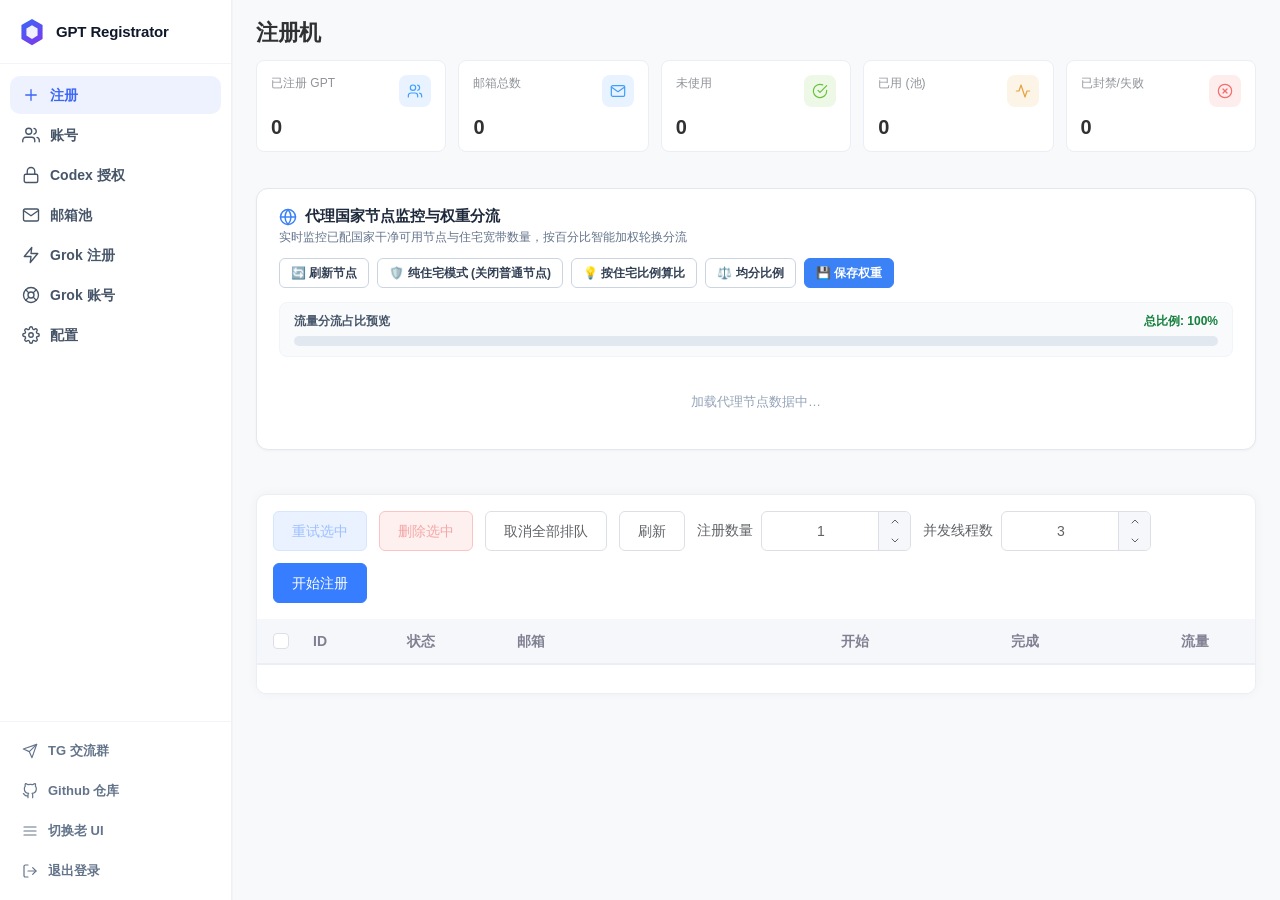
==== commit d4e4457a: "feat(hub): deliver unified plugin registration hub, biometric dynamics, kits bundle, and multimodal " ====
--- a/webui/templates/index.html
+++ b/webui/templates/index.html
@@ -2292,6 +2292,18 @@
         <path d="M4 4h16c1.1 0 2 .9 2 2v12c0 1.1-.9 2-2 2H4c-1.1 0-2-.9-2-2V6c0-1.1.9-2 2-2z"/><path d="M22 6l-10 7L2 6"/>
       </svg>
       <span class="sidebar-item-label">邮箱池</span>
+    </button>
+    <button type="button" data-tab="grok-register" class="sidebar-item">
+      <svg class="sidebar-item-icon" viewBox="0 0 24 24" stroke-width="1.8" stroke-linecap="round" stroke-linejoin="round" aria-hidden="true">
+        <polygon points="13 2 3 14 12 14 11 22 21 10 12 10 13 2"/>
+      </svg>
+      <span class="sidebar-item-label">Grok 注册</span>
+    </button>
+    <button type="button" data-tab="grok-accounts" class="sidebar-item">
+      <svg class="sidebar-item-icon" viewBox="0 0 24 24" stroke-width="1.8" stroke-linecap="round" stroke-linejoin="round" aria-hidden="true">
+        <circle cx="12" cy="12" r="10"/><path d="m4.93 4.93 4.24 4.24"/><path d="m14.83 9.17 4.24-4.24"/><path d="m14.83 14.83 4.24 4.24"/><path d="m9.17 14.83-4.24 4.24"/><circle cx="12" cy="12" r="4"/>
+      </svg>
+      <span class="sidebar-item-label">Grok 账号</span>
     </button>
     <button type="button" data-tab="config" class="sidebar-item">
       <svg class="sidebar-item-icon" viewBox="0 0 24 24" stroke-width="1.8" stroke-linecap="round" stroke-linejoin="round" aria-hidden="true">
@@ -2536,6 +2548,7 @@
           <span class="acc-v2-btn-group-title">保活/养号</span>
           <button type="button" class="jobs-tb-btn jobs-tb-btn--primary" id="btnCheckSelectedLiveV2" onclick="checkSelectedLive()" title="重新登录选中账号；成功且未封号则标记正常，并刷新最新 AT/accessToken">查活</button>
           <button type="button" class="jobs-tb-btn jobs-tb-btn--good" id="btnWarmSelectedAccountsV2" onclick="warmSelectedAccounts()" disabled title="启动指纹浏览器对选中的账号进行拟人养号（自然对话、滚屏阅读与交互）">拟人养号</button>
+          <button type="button" class="jobs-tb-btn jobs-tb-btn--warning" id="btnRepairAbnormalAccountsV2" onclick="repairAbnormalAccounts()" title="自动扫描 gptGrok2api 标记异常或已失效的账号，逐一启动指纹浏览器自愈重登并自动恢复正常状态">一键修复异常</button>
           <button type="button" class="jobs-tb-btn jobs-tb-btn--primary" id="btnCheckSelectedPlansV2" disabled title="查询选中账号当前套餐；free 账号会检查 Plus 试用资格">查套餐</button>
           <button type="button" class="jobs-tb-btn jobs-tb-btn--good" id="btnExtractSelectedLinksV2" disabled title="给选中的 free(可Plus试用) 账号批量提链，类型按配置 PIX/UPI/KAKAO_PAY/IDEAL">提链</button>
         </div>
@@ -2712,6 +2725,7 @@
           <div class="outlook-v2-select-menu" role="listbox">
             <button type="button" class="outlook-v2-select-item is-active" data-value="all" role="option">全部邮箱池</button>
             <button type="button" class="outlook-v2-select-item" data-value="outlook" role="option">Outlook 邮箱池</button>
+            <button type="button" class="outlook-v2-select-item" data-value="uned" role="option">UNED 学生邮箱池</button>
             <button type="button" class="outlook-v2-select-item" data-value="generic_api" role="option">通用 API 邮箱池</button>
             <button type="button" class="outlook-v2-select-item" data-value="imap" role="option">通用 IMAP 邮箱池</button>
             <button type="button" class="outlook-v2-select-item" data-value="cloudflare_domain" role="option">域名邮箱池</button>
@@ -2738,6 +2752,7 @@
         <button type="button" class="jobs-tb-btn" id="btnDisableSelectedOutlookV2" disabled title="批量停用选中的邮箱；停用后不会被注册任务领取">停用选中</button>
         <button type="button" class="jobs-tb-btn" id="btnFailSelectedOutlookV2" disabled title="批量标记选中的邮箱为失败">标失败</button>
         <button type="button" class="jobs-tb-btn jobs-tb-btn--danger" id="btnDeleteSelectedOutlookV2" disabled title="批量删除选中的邮箱素材">删除选中</button>
+        <button type="button" class="jobs-tb-btn jobs-tb-btn--primary" id="btnSyncUnedV2" title="从 UNED 学生档案全量同步到邮箱池">同步 UNED</button>
         <button type="button" class="jobs-tb-btn jobs-tb-btn--primary" id="copyAllEmailsV2" title="复制当前页全部邮箱素材">复制全部邮箱素材</button>
         <button type="button" class="jobs-tb-btn jobs-tb-btn--primary" id="btnImportOutlookV2" title="导入邮箱素材">导入</button>
       </div>
@@ -2763,6 +2778,242 @@
         </table>
       </div>
       <div class="jobs-v2-pager" id="pager-outlook-v2"></div>
+    </section>
+  </div>
+
+  <!-- ============ Grok 注册 ============ -->
+  <div id="tab-grok-register" class="hidden">
+    <div class="register-overview">
+      <h1 class="register-title">Grok 注册机</h1>
+      <div class="stats">
+        <div class="stat">
+          <div class="stat-top">
+            <span>已注册 Grok</span>
+            <div class="stat-icon stat-icon--accounts" aria-hidden="true">
+              <svg viewBox="0 0 24 24"><path d="M16 21v-2a4 4 0 0 0-4-4H6a4 4 0 0 0-4 4v2"/><circle cx="9" cy="7" r="4"/><path d="M22 21v-2a4 4 0 0 0-3-3.87"/><path d="M16 3.13a4 4 0 0 1 0 7.75"/></svg>
+            </div>
+          </div>
+          <strong id="grokStatRegistered">0</strong>
+        </div>
+        <div class="stat">
+          <div class="stat-top">
+            <span>可用邮箱 (Grok)</span>
+            <div class="stat-icon stat-icon--available" aria-hidden="true">
+              <svg viewBox="0 0 24 24"><path d="M22 11.08V12a10 10 0 1 1-5.93-9.14"/><polyline points="22 4 12 14.01 9 11.01"/></svg>
+            </div>
+          </div>
+          <strong id="grokStatAvailableEmails" style="color:#16a34a;">0</strong>
+        </div>
+        <div class="stat">
+          <div class="stat-top">
+            <span>封禁/失败邮箱</span>
+            <div class="stat-icon stat-icon--failed" aria-hidden="true">
+              <svg viewBox="0 0 24 24"><circle cx="12" cy="12" r="10"/><line x1="15" y1="9" x2="9" y2="15"/><line x1="9" y1="9" x2="15" y2="15"/></svg>
+            </div>
+          </div>
+          <strong id="grokStatFailedEmails" style="color:#ef4444;">0</strong>
+        </div>
+        <div class="stat">
+          <div class="stat-top">
+            <span>已降智账号</span>
+            <div class="stat-icon stat-icon--error" aria-hidden="true">
+              <svg viewBox="0 0 24 24"><path d="M10.29 3.86L1.82 18a2 2 0 0 0 1.71 3h16.94a2 2 0 0 0 1.71-3L13.71 3.86a2 2 0 0 0-3.42 0z"/><line x1="12" y1="9" x2="12" y2="13"/><line x1="12" y1="17" x2="12.01" y2="17"/></svg>
+            </div>
+          </div>
+          <strong id="grokStatDegraded" style="color:#ca8a04;">0</strong>
+        </div>
+        <div class="stat">
+          <div class="stat-top">
+            <span>Bot 标记/隔离</span>
+            <div class="stat-icon stat-icon--total" aria-hidden="true">
+              <svg viewBox="0 0 24 24"><rect x="3" y="11" width="18" height="11" rx="2"/><circle cx="12" cy="5" r="2"/></svg>
+            </div>
+          </div>
+          <strong id="grokStatBotFlagged" style="color:#dc2626;">0</strong>
+        </div>
+      </div>
+    </div>
+
+    <!-- 代理国家节点监控与注册分流权重面板 (Grok) -->
+    <section class="proxy-dist-panel" id="grokProxyDistributionPanel" aria-label="Grok 代理国家与住宅宽带分配">
+      <div class="proxy-dist-header">
+        <div class="proxy-dist-title-group">
+          <h3 class="proxy-dist-title">
+            <svg width="18" height="18" viewBox="0 0 24 24" fill="none" stroke="#3b82f6" stroke-width="2" stroke-linecap="round" stroke-linejoin="round"><circle cx="12" cy="12" r="10"></circle><line x1="2" y1="12" x2="22" y2="12"></line><path d="M12 2a15.3 15.3 0 0 1 4 10 15.3 15.3 0 0 1-4 10 15.3 15.3 0 0 1-4-10 15.3 15.3 0 0 1 4-10z"></path></svg>
+            代理国家节点监控与权重分流
+          </h3>
+          <p class="proxy-dist-subtitle">实时监控已配国家干净可用节点与住宅宽带数量，按百分比智能加权轮换分流</p>
+        </div>
+        <div class="proxy-dist-actions">
+          <button type="button" class="proxy-dist-btn" id="btnGrokRefreshProxyStats" title="重新从本地 Resin 网关探测并刷新节点健康数据">🔄 刷新节点</button>
+          <button type="button" class="proxy-dist-btn" id="btnGrokToggleCleanNodes" title="关闭非住宅干净节点，仅保留各国家住宅宽带与住宅IP参与轮询">🛡️ 纯住宅模式 (关闭普通节点)</button>
+          <button type="button" class="proxy-dist-btn" id="btnGrokAutoWeightByResidential" title="按各国家已发现的住宅宽带数量比例自动分配百分比">💡 按住宅比例算比</button>
+          <button type="button" class="proxy-dist-btn" id="btnGrokEqualWeight" title="平均分配所有配置国家的百分比">⚖️ 均分比例</button>
+          <button type="button" class="proxy-dist-btn proxy-dist-btn--primary" id="btnGrokSaveProxyWeights" title="保存国家分流百分比并在后续注册中即时生效">💾 保存权重</button>
+        </div>
+      </div>
+
+      <div class="proxy-dist-bar-wrap">
+        <div class="proxy-dist-bar-header">
+          <span>流量分流占比预览</span>
+          <span id="grokProxyTotalWeightLabel" style="font-weight:700; color:#15803d;">总比例: 100%</span>
+        </div>
+        <div class="proxy-dist-bar" id="grokProxyDistBar"></div>
+      </div>
+
+      <div class="proxy-cards-grid" id="grokProxyCardsGrid">
+        <div style="grid-column:1/-1; text-align:center; padding:20px; color:#94a3b8; font-size:13px;">加载代理节点数据中…</div>
+      </div>
+    </section>
+
+    <!-- 注册任务启动面板 -->
+    <section class="card" style="margin-bottom:16px;">
+      <div class="card-head">
+        <h2 class="card-title">启动 Grok 批量注册任务</h2>
+      </div>
+      <div class="body">
+        <div class="row">
+          <label class="fld" style="max-width:140px;">
+            <span>注册数量</span>
+            <input type="number" id="grokBatchCount" min="1" max="500" value="5" />
+          </label>
+          <label class="fld" style="max-width:140px;">
+            <span>并发 Worker 数</span>
+            <input type="number" id="grokConcurrency" min="1" max="5" value="1" />
+          </label>
+          <label class="fld" style="flex:2; min-width:280px;">
+            <span>出口代理 (可选)</span>
+            <input type="text" id="grokProxyInput" placeholder="留空自动按上方节点权重分流 (或指定如 http://127.0.0.1:7890)" />
+          </label>
+          <div class="fld" style="flex:1; min-width:250px; display:flex; align-items:center; gap:8px; margin-bottom:10px;">
+            <input type="checkbox" id="grokQualityProbeToggle" checked style="width:18px; min-height:18px; margin:0;" />
+            <span style="font-size:13px; font-weight:700;">开启初生降智防护与思考探针自检</span>
+          </div>
+          <div class="fld" style="flex:1; min-width:270px; display:flex; align-items:center; gap:8px; margin-bottom:10px;">
+            <input type="checkbox" id="grokOAuthDeviceToggle" checked style="width:18px; min-height:18px; margin:0;" />
+            <span style="font-size:13px; font-weight:700;">开启 OAuth Device 授权 (换取 CPA / Refresh Token)</span>
+          </div>
+          <div class="action-cell">
+            <button class="btn primary" id="btnStartGrok" onclick="startGrokRegistration()">🚀 启动 Grok 注册</button>
+            <button class="btn danger" id="btnStopGrok" onclick="stopGrokRegistration()" style="display:none;">⏹ 停止任务</button>
+          </div>
+        </div>
+      </div>
+    </section>
+
+    <!-- 实时执行日志终端控制台 -->
+    <section class="card">
+      <div class="card-head" style="display:flex; justify-content:space-between; align-items:center;">
+        <div style="display:flex; align-items:center; gap:12px;">
+          <h2 class="card-title">注册任务实时执行日志</h2>
+          <span id="grokJobStatusText" style="color:var(--blue); font-weight:bold; font-size:13px;">⚪ 空闲</span>
+        </div>
+        <div class="buttons" style="gap:6px;">
+          <label style="display:inline-flex; align-items:center; gap:5px; font-size:12px; color:var(--muted); cursor:pointer; margin-right:8px;">
+            <input type="checkbox" id="grokAutoScrollToggle" checked style="width:15px; min-height:15px; margin:0;" />
+            <span>自动滚屏</span>
+          </label>
+          <button class="btn" onclick="copyGrokLogs()" style="min-height:28px; padding:3px 10px; font-size:12px;">📋 复制日志</button>
+          <button class="btn danger" onclick="clearGrokLogs()" style="min-height:28px; padding:3px 10px; font-size:12px;">🗑 清空</button>
+        </div>
+      </div>
+      <div class="body" style="padding-top:8px;">
+        <div id="grokLogBox" style="background:#0f172a; color:#38bdf8; font-family:Consolas,SFMono-Regular,Menlo,Monaco,monospace; font-size:12px; border-radius:6px; padding:12px; height:280px; overflow-y:auto; line-height:1.6; border:1px solid #1e293b;">
+          [系统就绪] 等待任务启动...
+        </div>
+      </div>
+    </section>
+  </div>
+
+  <!-- ============ Grok 账号 ============ -->
+  <div id="tab-grok-accounts" class="hidden">
+    <div class="register-overview">
+      <h1 class="register-title">Grok 账号管理</h1>
+      <div class="stats">
+        <div class="stat">
+          <div class="stat-top">
+            <span>全部账号</span>
+            <div class="stat-icon stat-icon--accounts" aria-hidden="true">
+              <svg viewBox="0 0 24 24"><path d="M16 21v-2a4 4 0 0 0-4-4H6a4 4 0 0 0-4 4v2"/><circle cx="9" cy="7" r="4"/></svg>
+            </div>
+          </div>
+          <strong id="grokStatTotal">0</strong>
+        </div>
+        <div class="stat">
+          <div class="stat-top">
+            <span>健康优质</span>
+            <div class="stat-icon stat-icon--available" aria-hidden="true">
+              <svg viewBox="0 0 24 24"><path d="M22 11.08V12a10 10 0 1 1-5.93-9.14"/><polyline points="22 4 12 14.01 9 11.01"/></svg>
+            </div>
+          </div>
+          <strong id="grokStatHealthy" style="color:#16a34a;">0</strong>
+        </div>
+        <div class="stat">
+          <div class="stat-top">
+            <span>已降智</span>
+            <div class="stat-icon stat-icon--error" aria-hidden="true">
+              <svg viewBox="0 0 24 24"><path d="M10.29 3.86L1.82 18a2 2 0 0 0 1.71 3h16.94a2 2 0 0 0 1.71-3L13.71 3.86a2 2 0 0 0-3.42 0z"/><line x1="12" y1="9" x2="12" y2="13"/><line x1="12" y1="17" x2="12.01" y2="17"/></svg>
+            </div>
+          </div>
+          <strong id="grokStatDegradedAcc" style="color:#ca8a04;">0</strong>
+        </div>
+        <div class="stat">
+          <div class="stat-top">
+            <span>Bot 标记</span>
+            <div class="stat-icon stat-icon--total" aria-hidden="true">
+              <svg viewBox="0 0 24 24"><rect x="3" y="11" width="18" height="11" rx="2"/><circle cx="12" cy="5" r="2"/></svg>
+            </div>
+          </div>
+          <strong id="grokStatBotAcc" style="color:#dc2626;">0</strong>
+        </div>
+      </div>
+    </div>
+
+    <!-- 账号列表与导出卡片 -->
+    <section class="card">
+      <div class="toolbar">
+        <div class="buttons">
+          <button class="btn primary" onclick="loadGrokAccounts()">🔄 刷新列表</button>
+          <div class="btn-group" style="display:inline-flex; gap:4px; background:#f1f5f9; padding:3px; border-radius:6px;">
+            <button class="btn grok-filter-btn active" data-status="" onclick="filterGrokStatus('')">全部</button>
+            <button class="btn grok-filter-btn" data-status="healthy" onclick="filterGrokStatus('healthy')">健康优质</button>
+            <button class="btn grok-filter-btn" data-status="degraded" onclick="filterGrokStatus('degraded')">已降智</button>
+            <button class="btn grok-filter-btn" data-status="bot_flagged" onclick="filterGrokStatus('bot_flagged')">Bot标记</button>
+          </div>
+        </div>
+        <div class="search">
+          <input type="search" id="grokSearchInput" placeholder="按邮箱或密码搜索..." oninput="debounce(loadGrokAccounts, 300)()" />
+        </div>
+        <div class="buttons">
+          <button class="btn" style="background:#0284c7; color:#fff;" onclick="triggerGrokLivenessCheck()" title="基于轻量级 curl_cffi 协议秒级批量快速测活 (无需启动浏览器)">⚡ 批量快速测活</button>
+          <button class="btn" style="background:#7c3aed; color:#fff;" onclick="triggerGrokProbeInspect()" title="调用 GrokIQ 探针画像执行深度质量巡检与降智测试">🔍 全量深度巡检</button>
+          <button class="btn" style="background:#ea580c; color:#fff;" onclick="triggerGrokPushGptgrok2api()" title="一键将选中或未同步的健康账号推送到 gptGrok2api 接口">📤 推送到 gptGrok2api</button>
+          <button class="btn danger" onclick="batchDeleteGrokAccounts()">🗑 批量删除</button>
+          <button class="btn secondary" onclick="exportGrokAccountsCpa()" title="导出为 CLIProxyAPI (CPA) 规范 JSON 授权格式">📥 导出 CPA (JSON)</button>
+          <button class="btn good" onclick="exportGrokAccountsModal()">📥 一键导出 (gptGrok2api)</button>
+        </div>
+      </div>
+      <div class="table-wrap">
+        <table class="jobs-table-v2">
+          <thead>
+            <tr>
+              <th style="width:40px;"><input type="checkbox" id="grokSelectAll" onchange="toggleSelectAllGrok(this)" /></th>
+              <th style="width:60px;">ID</th>
+              <th style="width:240px;">邮箱账号</th>
+              <th style="width:160px;">密码</th>
+              <th style="width:130px;">健康状态</th>
+              <th style="width:100px;">探针 TPS</th>
+              <th style="width:120px;">思维链 Tokens</th>
+              <th style="width:160px;">创建时间</th>
+              <th style="width:140px;">操作</th>
+            </tr>
+          </thead>
+          <tbody id="grokAccountsBody">
+            <tr><td colspan="9" style="text-align:center; padding:20px; color:var(--muted);">暂无账号数据</td></tr>
+          </tbody>
+        </table>
+      </div>
+      <div class="jobs-v2-pager" id="pager-grok"></div>
     </section>
   </div>
 
@@ -2831,6 +3082,7 @@
           <button type="button" class="outlook-v2-select-btn" id="importSourceV2Btn" aria-haspopup="listbox" aria-expanded="false">Outlook 邮箱池</button>
           <div class="outlook-v2-select-menu" role="listbox">
             <button type="button" class="outlook-v2-select-item is-active" data-value="outlook" role="option">Outlook 邮箱池</button>
+            <button type="button" class="outlook-v2-select-item" data-value="uned" role="option">UNED 学生邮箱</button>
             <button type="button" class="outlook-v2-select-item" data-value="generic_api" role="option">通用 API 取码邮箱</button>
             <button type="button" class="outlook-v2-select-item" data-value="imap" role="option">通用 IMAP 取码邮箱</button>
           </div>
@@ -3143,14 +3395,20 @@
 
 // ---------- Tab 切换 ----------
 function activateTab(tab, persist=true) {
-  const allowed = ['register','accounts','codex','outlook','config'];
+  const allowed = ['register','accounts','codex','outlook','grok-register','grok-accounts','config'];
+  if (tab === 'grok') tab = 'grok-register';
   if (!allowed.includes(tab)) tab = 'register';
   $$('nav button').forEach(x => x.classList.toggle('active', x.dataset.tab === tab));
-  allowed.forEach(t => $('#tab-'+t).classList.toggle('hidden', t !== tab));
+  allowed.forEach(t => {
+    const el = $('#tab-'+t);
+    if (el) el.classList.toggle('hidden', t !== tab);
+  });
   if (persist) localStorage.setItem('gpt_console_active_tab', tab);
   if (tab === 'accounts') loadAccounts();
   if (tab === 'codex') loadCodex();
   if (tab === 'outlook') loadOutlook();
+  if (tab === 'grok-register') { loadGrokRegisterTab(); loadProxyStats(); }
+  if (tab === 'grok-accounts') loadGrokAccountsTab();
   if (tab === 'config') loadConfig();
   if (tab === 'register') { refreshJobs(); loadProxyStats(); }
 }
@@ -3185,26 +3443,24 @@
 }
 
 function updateCleanNodesToggleBtn() {
-  const btn = $('#btnToggleCleanNodes');
-  if (!btn) return;
-  if (PROXY_RESIDENTIAL_ONLY) {
-    btn.classList.add('proxy-dist-btn--res-active');
-    btn.innerHTML = '🟢 开启干净节点 (恢复全量)';
-    btn.title = '当前为纯住宅模式（普通干净节点已关闭）。点击后将重新恢复所有干净可用节点加入轮询池';
-  } else {
-    btn.classList.remove('proxy-dist-btn--res-active');
-    btn.innerHTML = '🛡️ 纯住宅模式 (关闭普通节点)';
-    btn.title = '当前为全量干净节点模式。点击后关闭非住宅干净节点，所有国家仅保留住宅宽带与住宅IP参与轮询';
-  }
+  const btns = [$('#btnToggleCleanNodes'), $('#btnGrokToggleCleanNodes')].filter(Boolean);
+  btns.forEach(btn => {
+    if (PROXY_RESIDENTIAL_ONLY) {
+      btn.classList.add('proxy-dist-btn--res-active');
+      btn.innerHTML = '🟢 开启干净节点 (恢复全量)';
+      btn.title = '当前为纯住宅模式（普通干净节点已关闭）。点击后将重新恢复所有干净可用节点加入轮询池';
+    } else {
+      btn.classList.remove('proxy-dist-btn--res-active');
+      btn.innerHTML = '🛡️ 纯住宅模式 (关闭普通节点)';
+      btn.title = '当前为全量干净节点模式。点击后关闭非住宅干净节点，所有国家仅保留住宅宽带与住宅IP参与轮询';
+    }
+  });
 }
 
 async function toggleCleanNodes() {
-  const btn = $('#btnToggleCleanNodes');
+  const btns = [$('#btnToggleCleanNodes'), $('#btnGrokToggleCleanNodes')].filter(Boolean);
   const targetState = !PROXY_RESIDENTIAL_ONLY;
-  if (btn) {
-    btn.disabled = true;
-    btn.textContent = '切换中…';
-  }
+  btns.forEach(b => { b.disabled = true; b.textContent = '切换中…'; });
   try {
     const res = await api('/api/proxy/toggle-residential-only', {
       method: 'POST',
@@ -3233,15 +3489,16 @@
     showToast('操作失败: ' + e.message);
     updateCleanNodesToggleBtn();
   } finally {
-    if (btn) btn.disabled = false;
+    btns.forEach(b => { b.disabled = false; });
+    updateCleanNodesToggleBtn();
   }
 }
 
 function renderProxyCards() {
-  const container = $('#proxyCardsGrid');
-  if (!container || !PROXY_COUNTRY_ITEMS.length) return;
-
-  container.innerHTML = PROXY_COUNTRY_ITEMS.map(item => {
+  const containers = [$('#proxyCardsGrid'), $('#grokProxyCardsGrid')].filter(Boolean);
+  if (!containers.length || !PROXY_COUNTRY_ITEMS.length) return;
+
+  const cardsHtml = PROXY_COUNTRY_ITEMS.map(item => {
     const c = item.country;
     const color = COUNTRY_COLORS[c] || '#64748b';
     const resPct = item.clean_nodes > 0 ? Math.round((item.residential_nodes / item.clean_nodes) * 100) : 0;
@@ -3292,53 +3549,62 @@
     `;
   }).join('');
 
-  container.querySelectorAll('.proxy-slider').forEach(slider => {
-    slider.addEventListener('input', (e) => {
-      const country = e.target.getAttribute('data-country');
-      const val = parseFloat(e.target.value) || 0;
-      const input = container.querySelector(`.proxy-pct-input[data-country="${country}"]`);
-      if (input) input.value = val;
-      const item = PROXY_COUNTRY_ITEMS.find(x => x.country === country);
-      if (item) item.weight = val;
-      updateDistBar();
+  containers.forEach(container => {
+    container.innerHTML = cardsHtml;
+
+    container.querySelectorAll('.proxy-slider').forEach(slider => {
+      slider.addEventListener('input', (e) => {
+        const country = e.target.getAttribute('data-country');
+        const val = parseFloat(e.target.value) || 0;
+        document.querySelectorAll(`.proxy-pct-input[data-country="${country}"]`).forEach(inp => { inp.value = val; });
+        document.querySelectorAll(`.proxy-slider[data-country="${country}"]`).forEach(sld => { sld.value = val; });
+        const item = PROXY_COUNTRY_ITEMS.find(x => x.country === country);
+        if (item) item.weight = val;
+        updateDistBar();
+      });
+    });
+
+    container.querySelectorAll('.proxy-pct-input').forEach(input => {
+      input.addEventListener('input', (e) => {
+        const country = e.target.getAttribute('data-country');
+        const val = Math.min(100, Math.max(0, parseFloat(e.target.value) || 0));
+        document.querySelectorAll(`.proxy-pct-input[data-country="${country}"]`).forEach(inp => { inp.value = val; });
+        document.querySelectorAll(`.proxy-slider[data-country="${country}"]`).forEach(sld => { sld.value = val; });
+        const item = PROXY_COUNTRY_ITEMS.find(x => x.country === country);
+        if (item) item.weight = val;
+        updateDistBar();
+      });
     });
   });
 
-  container.querySelectorAll('.proxy-pct-input').forEach(input => {
-    input.addEventListener('input', (e) => {
-      const country = e.target.getAttribute('data-country');
-      const val = Math.min(100, Math.max(0, parseFloat(e.target.value) || 0));
-      const slider = container.querySelector(`.proxy-slider[data-country="${country}"]`);
-      if (slider) slider.value = val;
-      const item = PROXY_COUNTRY_ITEMS.find(x => x.country === country);
-      if (item) item.weight = val;
-      updateDistBar();
-    });
-  });
-
   updateDistBar();
 }
 
 function updateDistBar() {
-  const bar = $('#proxyDistBar');
-  const totalLabel = $('#proxyTotalWeightLabel');
-  if (!bar || !PROXY_COUNTRY_ITEMS.length) return;
+  const bars = [$('#proxyDistBar'), $('#grokProxyDistBar')].filter(Boolean);
+  const totalLabels = [$('#proxyTotalWeightLabel'), $('#grokProxyTotalWeightLabel')].filter(Boolean);
+  if (!bars.length || !PROXY_COUNTRY_ITEMS.length) return;
 
   const total = PROXY_COUNTRY_ITEMS.reduce((sum, x) => sum + (parseFloat(x.weight) || 0), 0);
   const roundedTotal = Math.round(total * 10) / 10;
-
-  if (totalLabel) {
-    totalLabel.textContent = `总比例: ${roundedTotal}%`;
-    totalLabel.style.color = (Math.abs(roundedTotal - 100) < 0.1) ? '#15803d' : '#e11d48';
-  }
-
-  bar.innerHTML = PROXY_COUNTRY_ITEMS.map(item => {
+  const is100 = Math.abs(roundedTotal - 100) < 0.1;
+
+  totalLabels.forEach(lbl => {
+    lbl.textContent = `总比例: ${roundedTotal}%`;
+    lbl.style.color = is100 ? '#15803d' : '#e11d48';
+  });
+
+  const segHtml = PROXY_COUNTRY_ITEMS.map(item => {
     const w = parseFloat(item.weight) || 0;
     if (w <= 0) return '';
     const pct = total > 0 ? (w / total) * 100 : 0;
     const color = COUNTRY_COLORS[item.country] || '#64748b';
     return `<div class="proxy-dist-bar-seg" style="width:${pct}%; background:${color};" title="${item.name}: ${w}%"></div>`;
   }).join('');
+
+  bars.forEach(bar => {
+    bar.innerHTML = segHtml;
+  });
 }
 
 function autoWeightByResidential() {
@@ -3374,8 +3640,8 @@
 }
 
 async function saveProxyWeights() {
-  const btn = $('#btnSaveProxyWeights');
-  if (btn) { btn.disabled = true; btn.textContent = '保存中…'; }
+  const btns = [$('#btnSaveProxyWeights'), $('#btnGrokSaveProxyWeights')].filter(Boolean);
+  btns.forEach(btn => { btn.disabled = true; btn.textContent = '保存中…'; });
   const weights = {};
   PROXY_COUNTRY_ITEMS.forEach(item => {
     weights[item.country] = parseFloat(item.weight) || 0;
@@ -3395,15 +3661,15 @@
   } catch (e) {
     showToast('保存失败: ' + e.message);
   } finally {
-    if (btn) { btn.disabled = false; btn.textContent = '💾 保存权重'; }
+    btns.forEach(btn => { btn.disabled = false; btn.textContent = '💾 保存权重'; });
   }
 }
 
 async function refreshProxyStats() {
-  const btn = $('#btnRefreshProxyStats');
-  if (btn) { btn.disabled = true; btn.textContent = '探测中…'; }
+  const btns = [$('#btnRefreshProxyStats'), $('#btnGrokRefreshProxyStats')].filter(Boolean);
+  btns.forEach(btn => { btn.disabled = true; btn.textContent = '探测中…'; });
   await loadProxyStats(true);
-  if (btn) { btn.disabled = false; btn.textContent = '🔄 刷新节点'; }
+  btns.forEach(btn => { btn.disabled = false; btn.textContent = '🔄 刷新节点'; });
   showToast('已从网关重新探测并更新数据');
 }
 
@@ -3532,14 +3798,28 @@
 
   const btnRefProxy = $('#btnRefreshProxyStats');
   if (btnRefProxy) btnRefProxy.addEventListener('click', refreshProxyStats);
+  const btnGrokRefProxy = $('#btnGrokRefreshProxyStats');
+  if (btnGrokRefProxy) btnGrokRefProxy.addEventListener('click', refreshProxyStats);
+
   const btnToggleClean = $('#btnToggleCleanNodes');
   if (btnToggleClean) btnToggleClean.addEventListener('click', toggleCleanNodes);
+  const btnGrokToggleClean = $('#btnGrokToggleCleanNodes');
+  if (btnGrokToggleClean) btnGrokToggleClean.addEventListener('click', toggleCleanNodes);
+
   const btnAutoProxy = $('#btnAutoWeightByResidential');
   if (btnAutoProxy) btnAutoProxy.addEventListener('click', autoWeightByResidential);
+  const btnGrokAutoProxy = $('#btnGrokAutoWeightByResidential');
+  if (btnGrokAutoProxy) btnGrokAutoProxy.addEventListener('click', autoWeightByResidential);
+
   const btnEqProxy = $('#btnEqualWeight');
   if (btnEqProxy) btnEqProxy.addEventListener('click', equalWeight);
+  const btnGrokEqProxy = $('#btnGrokEqualWeight');
+  if (btnGrokEqProxy) btnGrokEqProxy.addEventListener('click', equalWeight);
+
   const btnSaveProxy = $('#btnSaveProxyWeights');
   if (btnSaveProxy) btnSaveProxy.addEventListener('click', saveProxyWeights);
+  const btnGrokSaveProxy = $('#btnGrokSaveProxyWeights');
+  if (btnGrokSaveProxy) btnGrokSaveProxy.addEventListener('click', saveProxyWeights);
 
   function stepInputNumber(inputId, delta) {
     const el = document.getElementById(inputId);
@@ -3923,9 +4203,12 @@
         const isExtracting = ['queued', 'running'].includes(item.extract_link_status);
         const wasAgenting = ['queued', 'running'].includes(account?.codex_agent_status);
         const isAgenting = ['queued', 'running'].includes(item.codex_agent_status);
+        const wasWarming = ['queued', 'running'].includes(account?.warming_status);
+        const isWarming = ['queued', 'running'].includes(item.warming_status);
         if (wasChecking && !isChecking) needsFullReload = true;
         if (wasExtracting && !isExtracting) needsFullReload = true;
         if (wasAgenting && !isAgenting) needsFullReload = true;
+        if (wasWarming && !isWarming) needsFullReload = true;
         Object.assign(account, item);
       });
       planStatusRevision = snapshot.revision || '';
@@ -4230,7 +4513,10 @@
         <div class="acc-v2-email-user">${esc(r.user_name || '-')}</div>
         ${['queued','running'].includes(r.email_change_status) ? '<div class="acc-v2-email-status">换绑中</div>' : (r.email_change_status === 'failed' ? `<div class="acc-v2-email-status" title="${esc(r.email_change_error || '')}">换绑失败: ${esc(r.email_change_error || '-')}</div>` : '')}
       </td>
-      <td class="col-source">${esc(r.email_source || '-')}</td>
+      <td class="col-source">
+        <div>${esc(r.email_source || '-')}</div>
+        ${r.profile_id ? `<div class="acc-v2-sub mono" title="环境 Profile: ${esc(r.profile_id)}" style="font-size:11px;color:#8c939d;margin-top:2px;overflow:hidden;text-overflow:ellipsis;white-space:nowrap;max-width:110px;">${esc(r.profile_id)}</div>` : ''}
+      </td>
       <td class="col-token">${_tokenCellV2(r)}</td>
       <td class="col-password">${r.password ? `<span class="mono" title="${esc(r.password)}">${esc(short(r.password, 18))}</span>` : '<span class="acc-v2-muted">-</span>'}</td>
       <td class="col-plan">${_planCell(r)}<div class="acc-v2-sub">${_extractLinkCell(r)}</div></td>
@@ -5440,8 +5726,31 @@
   } finally {
     if (btn) {
       btn.textContent = oldText;
-      btn.disabled = false;
-    }
+    }
+    updateAccountSelectionUi();
+  }
+}
+
+async function repairAbnormalAccounts() {
+  if (!confirm('确定执行【一键自愈修复异常账号】吗？\n\n1. 自动扫描识别 gptGrok2api 或本地标记异常的账号\n2. 逐一启动隔离指纹浏览器执行免登校验或账密+TOTP自动补登\n3. 捕获最新 AccessToken 与 StorageState\n4. 执行拟人主页漫游/问答养号交互\n5. 自动双向同步并重置 gptGrok2api 账号状态为「正常」')) return;
+  const btn = $('#btnRepairAbnormalAccountsV2');
+  const oldText = btn ? btn.textContent : '';
+  if (btn) { btn.disabled = true; btn.textContent = '检测与修复中…'; }
+  try {
+    const res = await api('/api/accounts/repair-abnormal', {
+      method: 'POST',
+      headers: {'Content-Type': 'application/json'},
+    });
+    showToast(res.message || `已提交 ${res.submitted || 0} 个异常账号进行自愈修复`);
+    if (res.target_emails && res.target_emails.length > 0) {
+      openWarmingLog(res.target_emails[0]);
+    }
+    await loadAccounts();
+  } catch(err) {
+    showToast('提交修复失败: ' + err.message);
+  } finally {
+    if (btn) { btn.disabled = false; btn.textContent = oldText; }
+    updateAccountSelectionUi();
   }
 }
 
@@ -5764,6 +6073,7 @@
 const POOL_SOURCE_LABELS = {
   all: '全部邮箱池',
   outlook: 'Outlook 邮箱池',
+  uned: 'UNED 学生邮箱池',
   generic_api: '通用 API 邮箱池',
   imap: '通用 IMAP 邮箱池',
   cloudflare_domain: '域名邮箱池',
@@ -5819,7 +6129,7 @@
 }
 function poolKey(r) { return `${r.source || getPoolSource() || 'all'}|${r.email || ''}`; }
 function poolLabel(src) {
-  return ({outlook:'Outlook', generic_api:'通用API', imap:'通用IMAP', cloudflare_domain:'域名邮箱'})[src] || src || '-';
+  return ({outlook:'Outlook', uned:'UNED学生邮箱', generic_api:'通用API', imap:'通用IMAP', cloudflare_domain:'域名邮箱'})[src] || src || '-';
 }
 async function loadOutlook() {
   try {
@@ -5866,8 +6176,10 @@
   const src = esc(r.source || getPoolSource() || 'all');
   const email = esc(r.email);
   const items = [
+    r.password ? cbtn('复制密码', r.password, 'good') : '',
+    r.forward_outlook ? cbtn('复制转发邮箱', r.forward_outlook, 'good') : '',
     cbtn('复制Token', r.access_token, 'good'),
-    cbtn('复制整行', r.account_copy_line, 'good'),
+    cbtn('复制整行', r.account_copy_line || r.copy_line, 'good'),
     r.status !== 'available' ? `<button type="button" data-pool-act="available" data-email="${email}" data-source="${src}">设为未使用</button>` : '',
     r.status !== 'banned' ? `<button type="button" class="danger" data-pool-act="banned" data-email="${email}" data-source="${src}">标已封禁</button>` : '',
     r.status !== 'disabled' ? `<button type="button" data-pool-act="disabled" data-email="${email}" data-source="${src}">停用</button>` : '',
@@ -5883,12 +6195,24 @@
   bodyV2.innerHTML = rows.map(r => {
       const src = esc(r.source || getPoolSource() || 'all');
       const email = esc(r.email);
+      let subInfoHtml = '';
+      if (r.status === 'banned' && r.note) {
+        subInfoHtml = `<div class="acc-v2-sub" style="color:#b91c1c;font-weight:600;" title="${esc(r.note)}">⚠️ ${esc(short(r.note, 70))}</div>`;
+      } else if (r.source === 'uned') {
+        const pStr = r.password ? `<span style="color:#2563eb;font-weight:600;">密:</span> ${esc(r.password)}` : '';
+        const fStr = r.forward_outlook ? `<span style="color:#059669;font-weight:600;">转:</span> ${esc(r.forward_outlook)}` : '';
+        const nStr = r.full_name ? `<span style="color:#4b5563;">${esc(r.full_name)}</span>` : '';
+        const joined = [pStr, fStr, nStr].filter(Boolean).join(' | ');
+        subInfoHtml = `<div class="acc-v2-sub" style="font-size:12px;margin-top:2px;" title="${esc(r.copy_line || '')}">${joined || esc(short(r.copy_line, 70))}</div>`;
+      } else {
+        subInfoHtml = `<div class="acc-v2-sub" title="${esc(r.copy_line || '')}">${esc(short(r.copy_line, 70))}</div>`;
+      }
       return `
     <tr>
       <td class="col-check"><input type="checkbox" class="outlook-row-check" data-email="${email}" data-source="${src}" ${OUTLOOK_SELECTED.has(poolKey(r)) ? 'checked' : ''}></td>
       <td class="col-email" title="${email}">
         <div class="acc-v2-email">${email || '-'}</div>
-        ${r.status === 'banned' && r.note ? `<div class="acc-v2-sub" style="color:#b91c1c;font-weight:600;" title="${esc(r.note)}">⚠️ ${esc(short(r.note, 70))}</div>` : `<div class="acc-v2-sub" title="${esc(r.copy_line || '')}">${esc(short(r.copy_line, 70))}</div>`}
+        ${subInfoHtml}
       </td>
       <td class="col-source">${esc(poolLabel(r.source))}</td>
       <td class="col-status" title="${esc(r.note || '')}">${pill(r.status)}</td>
@@ -5897,7 +6221,8 @@
       <td class="col-time" title="${esc(r.used_at || '-')}">${esc(r.used_at || '-')}</td>
       <td class="col-actions">
         <div class="acc-v2-actions">
-          ${cbtn('复制邮箱', r.copy_line, 'primary')}
+          ${r.password ? cbtn('复制密码', r.password, 'good') : ''}
+          ${cbtn('复制邮箱', r.email || r.copy_line, 'primary')}
           <button type="button" class="danger" data-pool-act="delete" data-email="${email}" data-source="${src}" title="删除邮箱素材">删除</button>
           <div class="acc-v2-more">
             <button type="button" class="acc-v2-more-btn" data-outlook-more-toggle aria-haspopup="true">更多</button>
@@ -6067,6 +6392,21 @@
   bind('btnDisableSelectedOutlookV2', () => bulkMarkOutlookStatus('disabled'));
   bind('btnFailSelectedOutlookV2', () => bulkMarkOutlookStatus('failed'));
   bind('btnDeleteSelectedOutlookV2', deleteSelectedOutlook);
+  bind('btnSyncUnedV2', async () => {
+    try {
+      showToast('正在从 UNED 档案全量同步中...');
+      const res = await api('/api/uned/sync', { method: 'POST' });
+      if (res && res.ok) {
+        showToast(`UNED 同步完成：共扫描 ${res.scanned} 条，已存入 ${res.synced} 条`);
+        loadOutlook();
+        loadSummary();
+      } else {
+        showToast('同步未成功: ' + (res?.error || '未知错误'));
+      }
+    } catch (e) {
+      showToast('同步请求失败: ' + e.message);
+    }
+  });
   bind('btnImportOutlookV2', openOutlookImportModal);
   bind('copyAllEmailsV2', () => copyText(OUTLOOK.map(r=>r.copy_line).filter(Boolean).join('\n')));
   document.addEventListener('click', (e) => {
@@ -6080,6 +6420,7 @@
 
 const IMPORT_SOURCE_LABELS = {
   outlook: 'Outlook 邮箱池',
+  uned: 'UNED 学生邮箱',
   generic_api: '通用 API 取码邮箱',
   imap: '通用 IMAP 取码邮箱',
 };
@@ -6106,7 +6447,9 @@
     ? 'user@example.com----imapPassword\nuser2@example.com:imapPassword'
     : next === 'generic_api'
       ? 'email----取码地址'
-      : 'email----password----clientId----refreshToken';
+      : next === 'uned'
+        ? 'student@alumno.uned.es----password----forward_outlook----name'
+        : 'email----password----clientId----refreshToken';
 }
 function openOutlookImportModal() {
   const modal = $('#outlookImportModal');
@@ -6914,11 +7257,13 @@
 function renderRegistrationSettingsSection(fields) {
   const driver = fields.find(f => f.key === 'REGISTRATION_DRIVER') || fields[0];
   const autoPlan = fields.find(f => f.key === 'AUTO_PLAN_CHECK_AFTER_REGISTER');
+  const saveStorage = fields.find(f => f.key === 'SAVE_STORAGE_STATE_ON_REGISTER');
+  const switches = [autoPlan, saveStorage].filter(Boolean);
   return `
     <div class="config-section-v2-body config-section-v2-body--single">
       ${driver ? renderRegistrationDriverField(driver) : '<div class="banner warn">未找到注册方式配置项</div>'}
     </div>
-    ${autoPlan ? `<div class="config-switches-v2" style="margin-top:14px;">${renderFeatureSwitchField(autoPlan, { withIcon: false })}</div>` : ''}
+    ${switches.length ? `<div class="config-switches-v2" style="margin-top:14px;">${switches.map(s => renderFeatureSwitchField(s, { withIcon: false })).join('')}</div>` : ''}
   `;
 }
 function renderFeatureSwitchField(f, opts = {}) {
@@ -7254,16 +7599,17 @@
   }
   if (name === '功能开关') {
     const preferred = ['ENABLE_CODEX_AUTO', 'ENABLE_2FA', 'ENABLE_FLOW_TRIGGER'];
-    const ordered = preferred
-      .map(k => fields.find(f => f.key === k))
+    const switches = fields.filter(f => f.type === 'bool');
+    const orderedSwitches = preferred
+      .map(k => switches.find(f => f.key === k))
       .filter(Boolean)
-      .concat(fields.filter(f => !preferred.includes(f.key)));
+      .concat(switches.filter(f => !preferred.includes(f.key)));
+    const inputs = fields.filter(f => f.type !== 'bool');
     return `
       <section class="config-section-v2" id="${esc(slug)}" data-config-section="${esc(name)}">
         ${renderConfigSectionHead(name, '')}
-        <div class="config-switches-v2">
-          ${ordered.map(f => renderFeatureSwitchField(f, { withIcon: true })).join('')}
-        </div>
+        ${orderedSwitches.length ? `<div class="config-switches-v2">${orderedSwitches.map(f => renderFeatureSwitchField(f, { withIcon: true })).join('')}</div>` : ''}
+        ${inputs.length ? `<div class="config-section-v2-body">${inputs.map(renderConfigPlainFieldV2).join('')}</div>` : ''}
         <div class="config-section-v2-actions">
           <button type="button" class="btn primary" data-save-config-v2>保存</button>
         </div>
@@ -7490,13 +7836,21 @@
 
 function readConfigElementValue(el, f) {
   if (!f) return undefined;
-  if (f.type === 'list_str_multiline') return el.value.split('\n').map(s=>s.trim()).filter(Boolean);
+  if (f.type === 'list_str_multiline') return (el.value || '').split('\n').map(s=>s.trim()).filter(Boolean);
   if (f.type === 'bool') {
     if (el.type === 'checkbox') return !!el.checked;
     return el.value === 'true';
   }
-  if (f.type === 'int') return parseInt(el.value || '0', 10);
-  if (f.type === 'float') return parseFloat(el.value || '0');
+  if (f.type === 'int') {
+    if (el.type === 'checkbox') return el.checked ? 1 : 0;
+    const v = parseInt(String(el.value || '').trim() || '0', 10);
+    return isNaN(v) ? 0 : v;
+  }
+  if (f.type === 'float') {
+    if (el.type === 'checkbox') return el.checked ? 1.0 : 0.0;
+    const v = parseFloat(String(el.value || '').trim() || '0');
+    return isNaN(v) ? 0.0 : v;
+  }
   return isPlaceholderEmpty(el.value) ? '' : el.value.trim();
 }
 
@@ -7506,7 +7860,7 @@
   const f = CONFIG.find(x => x.key === el.dataset.key);
   if (!f) return;
   CONFIG_PENDING_UPDATES[f.key] = readConfigElementValue(el, f);
-  if (f.key === 'AUTO_PLAN_CHECK_AFTER_REGISTER') renderRegistrationDriverCard();
+  if (f.key === 'AUTO_PLAN_CHECK_AFTER_REGISTER' || f.key === 'SAVE_STORAGE_STATE_ON_REGISTER') renderRegistrationDriverCard();
 }
 $('#tab-config').addEventListener('input', trackConfigFieldChange);
 $('#tab-config').addEventListener('change', trackConfigFieldChange);
@@ -7536,6 +7890,387 @@
   saveConfigUpdates(btn);
 });
 
+// ============================================================
+// Grok 模块逻辑 (注册与账号管理双页面)
+// ============================================================
+let grokCurrentStatusFilter = '';
+let grokCurrentPage = 1;
+let grokPageSize = 50;
+let grokStatusTimer = null;
+
+async function loadGrokRegisterTab() {
+  loadProxyStats();
+  await pollGrokStatus();
+  if (grokStatusTimer) clearInterval(grokStatusTimer);
+  grokStatusTimer = setInterval(pollGrokStatus, 2000);
+}
+
+async function loadGrokAccountsTab() {
+  await loadGrokAccounts(1);
+}
+
+async function pollGrokStatus() {
+  try {
+    const res = await api('/api/grok/status');
+    if (!res || !res.ok) return;
+
+    const isRunning = res.is_running;
+    const startBtn = $('#btnStartGrok');
+    const stopBtn = $('#btnStopGrok');
+    if (startBtn) startBtn.style.display = isRunning ? 'none' : 'inline-flex';
+    if (stopBtn) stopBtn.style.display = isRunning ? 'inline-flex' : 'none';
+    const statusText = $('#grokJobStatusText');
+    if (statusText) {
+      statusText.textContent = isRunning ? '🟢 正在执行注册与质检中...' : '⚪ 空闲';
+      statusText.style.color = isRunning ? '#16a34a' : 'var(--blue)';
+    }
+
+    // 1. 更新注册页 5 联统计卡片
+    if ($('#grokStatRegistered')) {
+      const regCount = res.account_stats ? res.account_stats.total : (res.stats ? res.stats.success : 0);
+      $('#grokStatRegistered').textContent = regCount || 0;
+    }
+    if ($('#grokStatAvailableEmails') && res.pool_summary) {
+      $('#grokStatAvailableEmails').textContent = res.pool_summary.available_for_grok || 0;
+    }
+    if ($('#grokStatFailedEmails') && res.pool_summary) {
+      $('#grokStatFailedEmails').textContent = res.pool_summary.banned_or_failed || 0;
+    }
+    if ($('#grokStatDegraded')) {
+      const degCount = res.account_stats ? res.account_stats.degraded : (res.stats ? res.stats.degraded : 0);
+      $('#grokStatDegraded').textContent = degCount || 0;
+    }
+    if ($('#grokStatBotFlagged')) {
+      const botCount = res.account_stats ? res.account_stats.bot_flagged : (res.stats ? res.stats.failed : 0);
+      $('#grokStatBotFlagged').textContent = botCount || 0;
+    }
+
+    // 2. 自动检测就绪本地代理占位更新
+    if (res.detected_proxy && $('#grokProxyInput') && !$('#grokProxyInput').value) {
+      $('#grokProxyInput').placeholder = res.detected_proxy + ' (本地就绪，留空直接使用)';
+    }
+
+    // 3. 更新日志终端窗口
+    if (res.recent_logs && res.recent_logs.length) {
+      const logBox = $('#grokLogBox');
+      if (logBox) {
+        const autoScroll = $('#grokAutoScrollToggle') ? $('#grokAutoScrollToggle').checked : true;
+        logBox.innerHTML = res.recent_logs.map(l => escapeHtml(l)).join('<br/>');
+        if (autoScroll) {
+          logBox.scrollTop = logBox.scrollHeight;
+        }
+      }
+    }
+  } catch (e) {
+    console.debug('pollGrokStatus error:', e);
+  }
+}
+
+async function startGrokRegistration() {
+  const count = parseInt($('#grokBatchCount').value || '5', 10);
+  const concurrency = parseInt($('#grokConcurrency').value || '1', 10);
+  const proxy = ($('#grokProxyInput').value || '').trim();
+  const runQuality = $('#grokQualityProbeToggle').checked;
+  const enableOAuth = $('#grokOAuthDeviceToggle') ? $('#grokOAuthDeviceToggle').checked : true;
+
+  // 立即在前端终端追加即时反馈，杜绝用户感知迟钝
+  const logBox = $('#grokLogBox');
+  if (logBox) {
+    const ts = new Date().toTimeString().slice(0, 8);
+    logBox.innerHTML += `<br/>[${ts}] [客户端] 正在向服务器发送启动指令 (目标=${count}, 并发=${concurrency})...`;
+    logBox.scrollTop = logBox.scrollHeight;
+  }
+
+  try {
+    const res = await api('/api/grok/start', {
+      method: 'POST',
+      headers: { 'Content-Type': 'application/json' },
+      body: JSON.stringify({
+        count,
+        concurrency,
+        proxy,
+        run_quality_probe: runQuality,
+        enable_device_oauth: enableOAuth,
+      }),
+    });
+    if (res.ok) {
+      showToast(res.message || 'Grok 注册任务已启动');
+      if (logBox) {
+        const ts = new Date().toTimeString().slice(0, 8);
+        logBox.innerHTML += `<br/>[${ts}] [客户端] ${res.message || '任务已成功分发至 Worker 线程池'}`;
+        logBox.scrollTop = logBox.scrollHeight;
+      }
+      pollGrokStatus();
+    } else {
+      showToast('启动失败: ' + (res.error || '未知错误'));
+      if (logBox) {
+        const ts = new Date().toTimeString().slice(0, 8);
+        logBox.innerHTML += `<br/><span style="color:#ef4444;">[${ts}] [错误] 启动失败: ${escapeHtml(res.error || '未知错误')}</span>`;
+        logBox.scrollTop = logBox.scrollHeight;
+      }
+    }
+  } catch (e) {
+    showToast('启动异常: ' + e.message);
+    if (logBox) {
+      const ts = new Date().toTimeString().slice(0, 8);
+      logBox.innerHTML += `<br/><span style="color:#ef4444;">[${ts}] [异常] 启动通信异常: ${escapeHtml(e.message)}</span>`;
+      logBox.scrollTop = logBox.scrollHeight;
+    }
+  }
+}
+
+async function stopGrokRegistration() {
+  try {
+    const res = await api('/api/grok/stop', { method: 'POST' });
+    showToast(res.message || '已发送停止指令');
+    pollGrokStatus();
+  } catch (e) {
+    showToast('停止异常: ' + e.message);
+  }
+}
+
+async function clearGrokLogs() {
+  try {
+    await api('/api/grok/logs/clear', { method: 'POST' });
+  } catch (e) {}
+  const logBox = $('#grokLogBox');
+  if (logBox) logBox.innerHTML = '[日志已清空] 等待新输出...';
+}
+
+function copyGrokLogs() {
+  const logBox = $('#grokLogBox');
+  if (!logBox) return;
+  const text = logBox.innerText || logBox.textContent || '';
+  copyText(text);
+}
+
+function filterGrokStatus(status) {
+  grokCurrentStatusFilter = status;
+  $$('.grok-filter-btn').forEach(b => {
+    b.classList.toggle('active', b.dataset.status === status);
+  });
+  loadGrokAccounts(1);
+}
+
+async function loadGrokAccounts(page = grokCurrentPage) {
+  grokCurrentPage = page;
+  const search = ($('#grokSearchInput').value || '').trim();
+  const params = new URLSearchParams({
+    page: grokCurrentPage,
+    page_size: grokPageSize,
+  });
+  if (grokCurrentStatusFilter) params.set('status', grokCurrentStatusFilter);
+  if (search) params.set('search', search);
+
+  try {
+    const res = await api('/api/grok/accounts?' + params.toString());
+    if (!res || !res.ok) return;
+
+    if (res.status_counts) {
+      const counts = res.status_counts;
+      const total = Object.values(counts).reduce((a, b) => a + b, 0);
+      if ($('#grokStatTotal')) $('#grokStatTotal').textContent = total;
+      if ($('#grokStatHealthy')) $('#grokStatHealthy').textContent = counts.healthy || 0;
+      if ($('#grokStatDegradedAcc')) $('#grokStatDegradedAcc').textContent = counts.degraded || 0;
+      if ($('#grokStatBotAcc')) $('#grokStatBotAcc').textContent = counts.bot_flagged || 0;
+    }
+
+    renderGrokAccountsTable(res.items || []);
+    renderGrokPager(res.total || 0, res.page || 1, res.page_size || 50);
+  } catch (e) {
+    console.error('loadGrokAccounts error:', e);
+  }
+}
+
+function renderGrokAccountsTable(items) {
+  const tbody = $('#grokAccountsBody');
+  if (!tbody) return;
+  if (!items || !items.length) {
+    tbody.innerHTML = '<tr><td colspan="9" style="text-align:center; padding:24px; color:var(--muted);">暂无 Grok 账号数据</td></tr>';
+    return;
+  }
+
+  tbody.innerHTML = items.map(item => {
+    let statusBadge = '<span class="pill status-available">健康优质</span>';
+    if (item.status === 'degraded') {
+      statusBadge = '<span class="pill" style="background:#fef9c3; color:#a16207;">已降智</span>';
+    } else if (item.status === 'bot_flagged') {
+      statusBadge = '<span class="pill" style="background:#fee2e2; color:#b91c1c;">Bot 标记</span>';
+    } else if (item.status === 'error' || item.status === 'disabled') {
+      statusBadge = '<span class="pill" style="background:#f3f4f6; color:#6b7280;">异常/不可用</span>';
+    }
+
+    const tps = item.probe_tps ? item.probe_tps.toFixed(1) : '-';
+    const tokens = item.probe_reasoning_tokens != null ? item.probe_reasoning_tokens : '-';
+    const ssoVal = item.sso_token ? (item.sso_token.startsWith('sso=') ? item.sso_token : 'sso=' + item.sso_token) : '';
+    const copyLine = `${item.email}----${item.password}----${ssoVal}`;
+    const copyId = registerCopyText(copyLine);
+
+    return `
+      <tr>
+        <td><input type="checkbox" class="grok-row-check" value="${item.id}" /></td>
+        <td class="mono">${item.id}</td>
+        <td>
+          <div class="main-cell mono">${escapeHtml(item.email)}</div>
+          <div class="sub-cell" style="font-size:11px; color:#64748b;">${escapeHtml(item.bot_flag_details || '')}</div>
+        </td>
+        <td class="mono" style="font-size:12px;">${escapeHtml(item.password)}</td>
+        <td>${statusBadge}</td>
+        <td class="mono" style="font-weight:700;">${tps}</td>
+        <td class="mono">${tokens}</td>
+        <td class="mono sub-cell">${escapeHtml(item.created_at || '')}</td>
+        <td>
+          <div class="buttons" style="gap:4px;">
+            <button class="btn" style="min-height:26px; padding:2px 6px; font-size:11px;" data-copy-id="${copyId}">复制</button>
+            <button class="btn danger" style="min-height:26px; padding:2px 6px; font-size:11px;" onclick="deleteSingleGrokAccount(${item.id})">删除</button>
+          </div>
+        </td>
+      </tr>
+    `;
+  }).join('');
+}
+
+function renderGrokPager(total, page, pageSize) {
+  const pager = $('#pager-grok');
+  if (!pager) return;
+  const totalPages = Math.ceil(total / pageSize) || 1;
+  if (totalPages <= 1) {
+    pager.innerHTML = `<span class="muted" style="font-size:12px;">共 ${total} 条数据</span>`;
+    return;
+  }
+  pager.innerHTML = `
+    <span class="muted" style="font-size:12px;">共 ${total} 条 (页 ${page}/${totalPages})</span>
+    <div class="buttons" style="gap:4px;">
+      <button class="btn" ${page <= 1 ? 'disabled' : ''} onclick="loadGrokAccounts(${page - 1})">上一页</button>
+      <button class="btn" ${page >= totalPages ? 'disabled' : ''} onclick="loadGrokAccounts(${page + 1})">下一页</button>
+    </div>
+  `;
+}
+
+function toggleSelectAllGrok(master) {
+  $$('.grok-row-check').forEach(cb => cb.checked = master.checked);
+}
+
+async function deleteSingleGrokAccount(id) {
+  if (!confirm(`确定删除该 Grok 账号吗？`)) return;
+  try {
+    const res = await api('/api/grok/accounts/delete', {
+      method: 'POST',
+      headers: { 'Content-Type': 'application/json' },
+      body: JSON.stringify({ ids: [id] }),
+    });
+    if (res.ok) {
+      showToast('删除成功');
+      loadGrokAccounts();
+    }
+  } catch (e) {
+    showToast('删除失败: ' + e.message);
+  }
+}
+
+async function batchDeleteGrokAccounts() {
+  const selected = Array.from($$('.grok-row-check:checked')).map(cb => parseInt(cb.value, 10));
+  if (!selected.length) {
+    showToast('请先勾选需要删除的账号');
+    return;
+  }
+  if (!confirm(`确定删除选中的 ${selected.length} 个 Grok 账号吗？`)) return;
+  try {
+    const res = await api('/api/grok/accounts/delete', {
+      method: 'POST',
+      headers: { 'Content-Type': 'application/json' },
+      body: JSON.stringify({ ids: selected }),
+    });
+    if (res.ok) {
+      showToast(`已成功删除 ${res.deleted} 个账号`);
+      loadGrokAccounts();
+    }
+  } catch (e) {
+    showToast('删除异常: ' + e.message);
+  }
+}
+
+function exportGrokAccountsModal() {
+  const healthyOnly = confirm('【导出选项】\\n点击 [确定]：仅导出健康优质账号 (自动过滤掉已降智和Bot账号)\\n点击 [取消]：导出全部账号');
+  const url = `/api/grok/accounts/export?exclude_degraded=${healthyOnly ? 'true' : 'false'}&format=txt`;
+  window.open(url, '_blank');
+}
+
+function exportGrokAccountsCpa() {
+  const healthyOnly = confirm('【CPA 导出选项】\\n点击 [确定]：仅导出健康优质账号\\n点击 [取消]：导出全部账号');
+  const url = `/api/grok/accounts/export?exclude_degraded=${healthyOnly ? 'true' : 'false'}&format=cpa`;
+  window.open(url, '_blank');
+}
+
+async function triggerGrokLivenessCheck() {
+  const selected = Array.from($$('.grok-row-check:checked')).map(cb => parseInt(cb.value, 10));
+  const targetDesc = selected.length ? `选中的 ${selected.length} 个账号` : '当前列表全部存量账号';
+  if (!confirm(`确定对【${targetDesc}】执行轻量级快速测活（基于 curl_cffi 协议无浏览器极速检测）吗？`)) return;
+
+  showToast('正在后台快速测活中，请稍候...');
+  try {
+    const res = await api('/api/grok/accounts/liveness-check', {
+      method: 'POST',
+      headers: { 'Content-Type': 'application/json' },
+      body: JSON.stringify({ ids: selected, concurrency: 5 }),
+    });
+    if (res.ok) {
+      showToast(`测活完成！健康: ${res.counts.healthy || 0}, 失效: ${res.counts.expired || 0}, 标记: ${res.counts.bot_flagged || 0}`);
+      loadGrokAccounts();
+    } else {
+      showToast('测活未成功: ' + (res.error || '未知错误'));
+    }
+  } catch (e) {
+    showToast('测活请求异常: ' + e.message);
+  }
+}
+
+async function triggerGrokProbeInspect() {
+  const selected = Array.from($$('.grok-row-check:checked')).map(cb => parseInt(cb.value, 10));
+  const targetDesc = selected.length ? `选中的 ${selected.length} 个账号` : '当前列表全部存量账号';
+  if (!confirm(`确定对【${targetDesc}】执行全量深度 GrokIQ 探针巡检（多轮推理与降智检测）吗？`)) return;
+
+  showToast('正在启动 GrokIQ 深度巡检，可能需要数十秒，请稍候...');
+  try {
+    const res = await api('/api/grok/accounts/probe-inspect', {
+      method: 'POST',
+      headers: { 'Content-Type': 'application/json' },
+      body: JSON.stringify({ ids: selected }),
+    });
+    if (res.ok) {
+      showToast(`深度巡检完成！健康: ${res.counts.healthy || 0}, 降智: ${res.counts.degraded || 0}, 标记: ${res.counts.bot_flagged || 0}`);
+      loadGrokAccounts();
+    } else {
+      showToast('巡检未成功: ' + (res.error || '未知错误'));
+    }
+  } catch (e) {
+    showToast('巡检请求异常: ' + e.message);
+  }
+}
+
+async function triggerGrokPushGptgrok2api() {
+  const selected = Array.from($$('.grok-row-check:checked')).map(cb => parseInt(cb.value, 10));
+  const targetDesc = selected.length ? `选中的 ${selected.length} 个账号` : '全部未同步且健康的账号';
+  if (!confirm(`确定将【${targetDesc}】同步推送到 gptGrok2api 吗？`)) return;
+
+  showToast('正在同步推送到 gptGrok2api...');
+  try {
+    const res = await api('/api/grok/accounts/push-gptgrok2api', {
+      method: 'POST',
+      headers: { 'Content-Type': 'application/json' },
+      body: JSON.stringify({ ids: selected }),
+    });
+    if (res.ok) {
+      showToast(`推送完成！成功同步 ${res.count || 0} 个 Grok 账号`);
+      loadGrokAccounts();
+    } else {
+      showToast('推送失败: ' + (res.error || '未知错误'));
+    }
+  } catch (e) {
+    showToast('推送请求异常: ' + e.message);
+  }
+}
+
 // ---------- 全局复制委托 ----------
 document.addEventListener('click', (e) => {
   const t = e.target.closest('[data-copy-id]');
